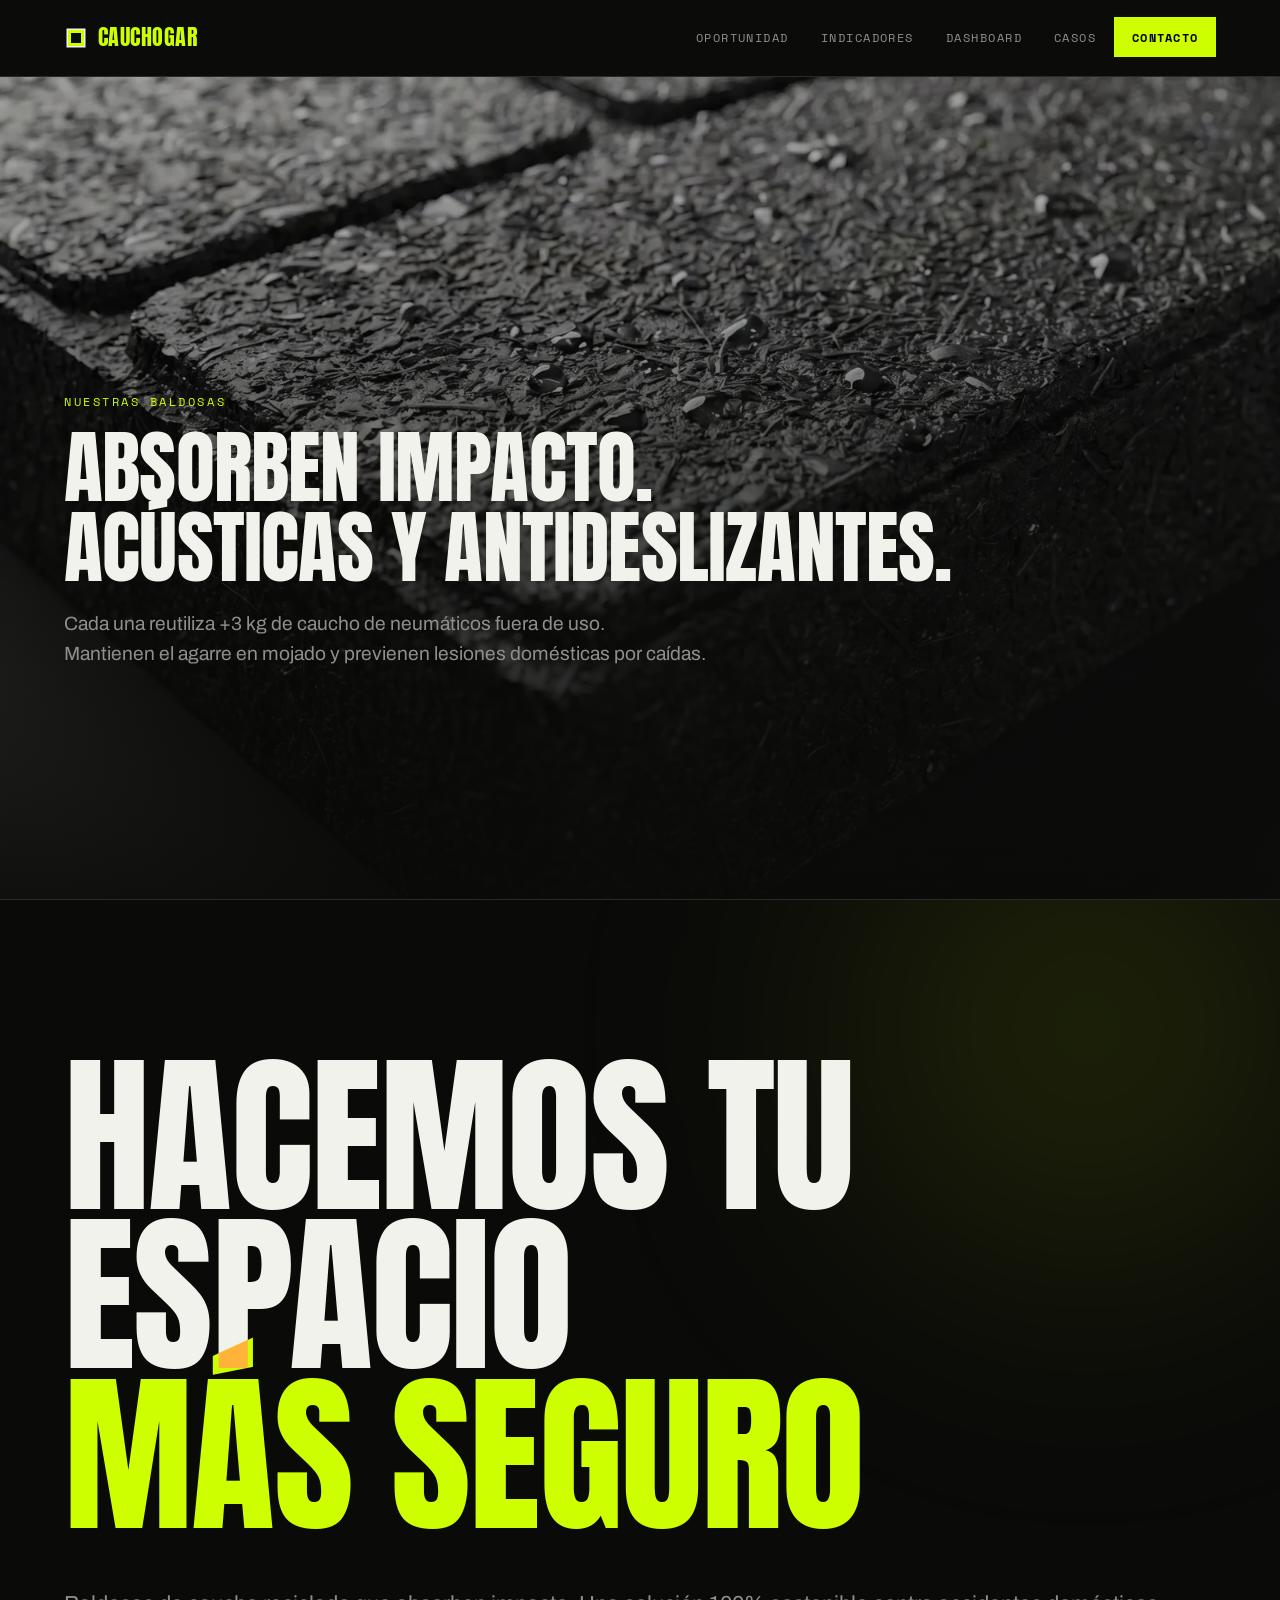
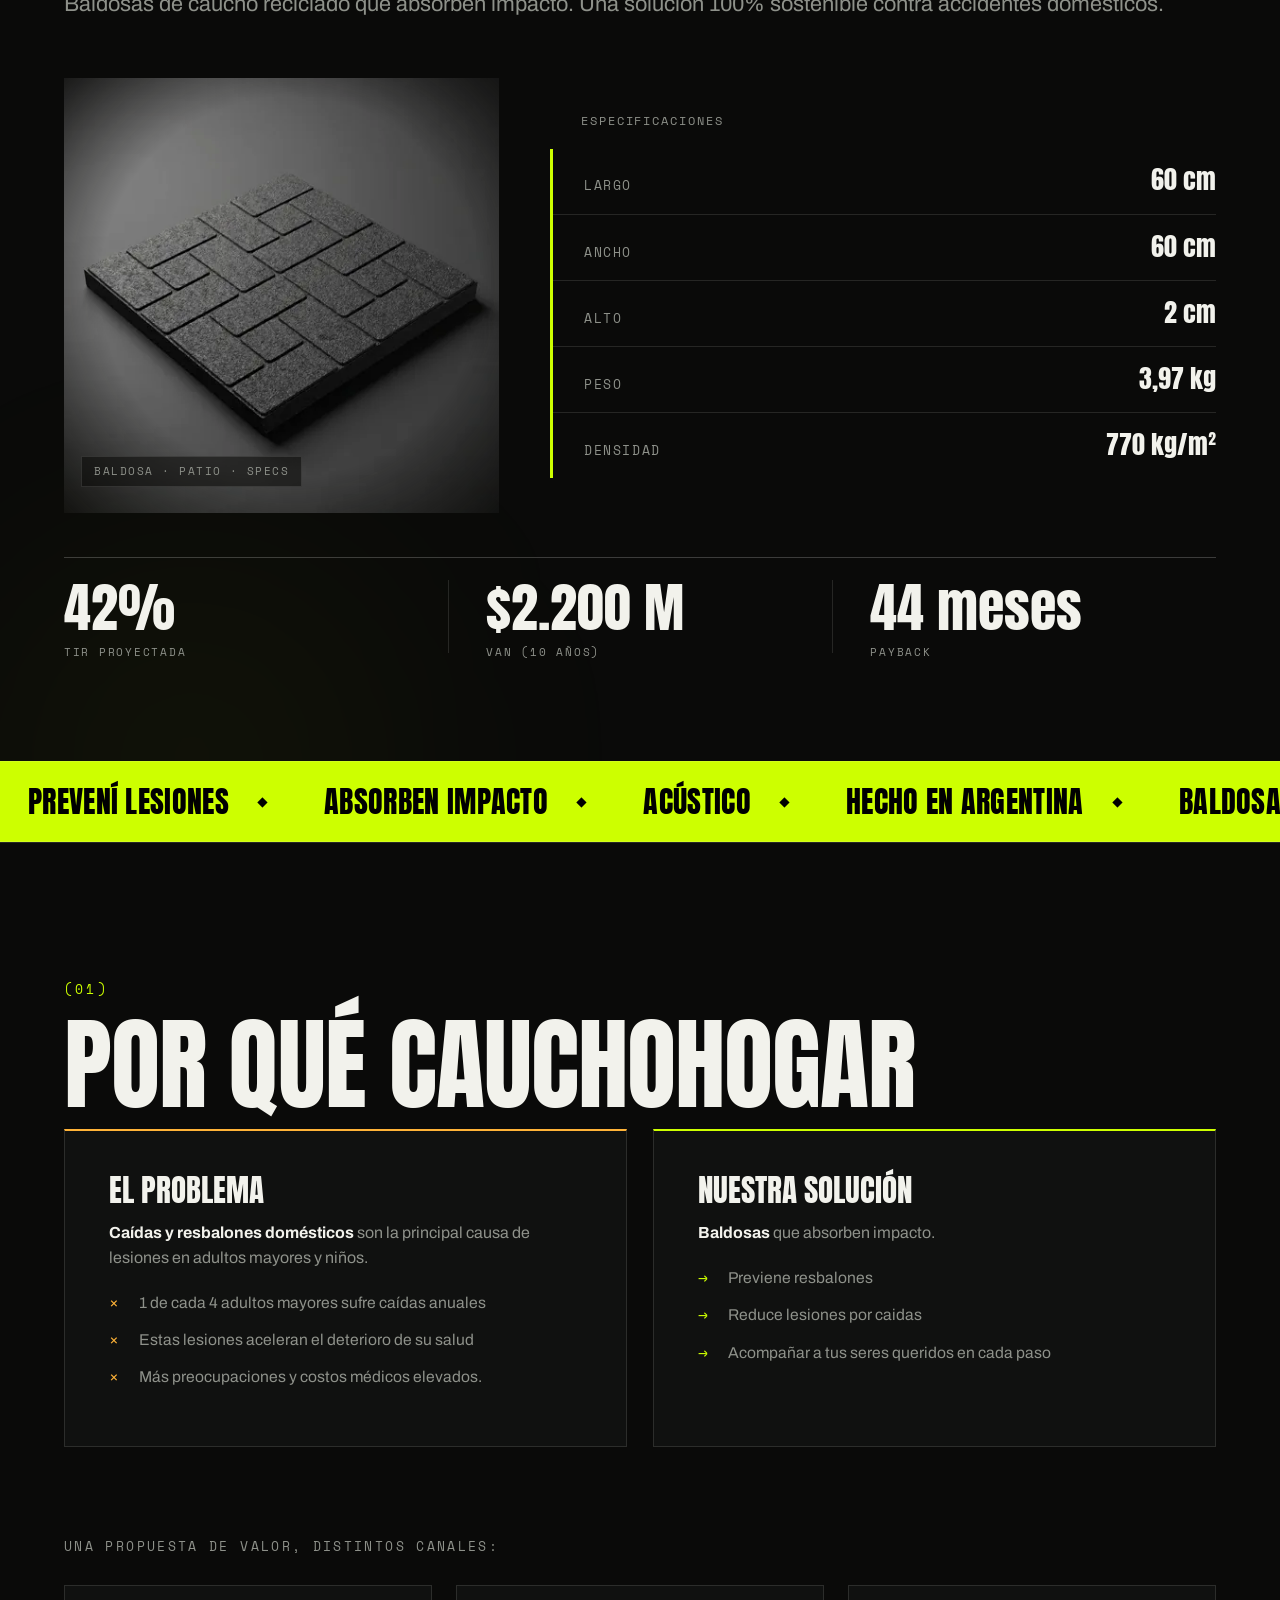
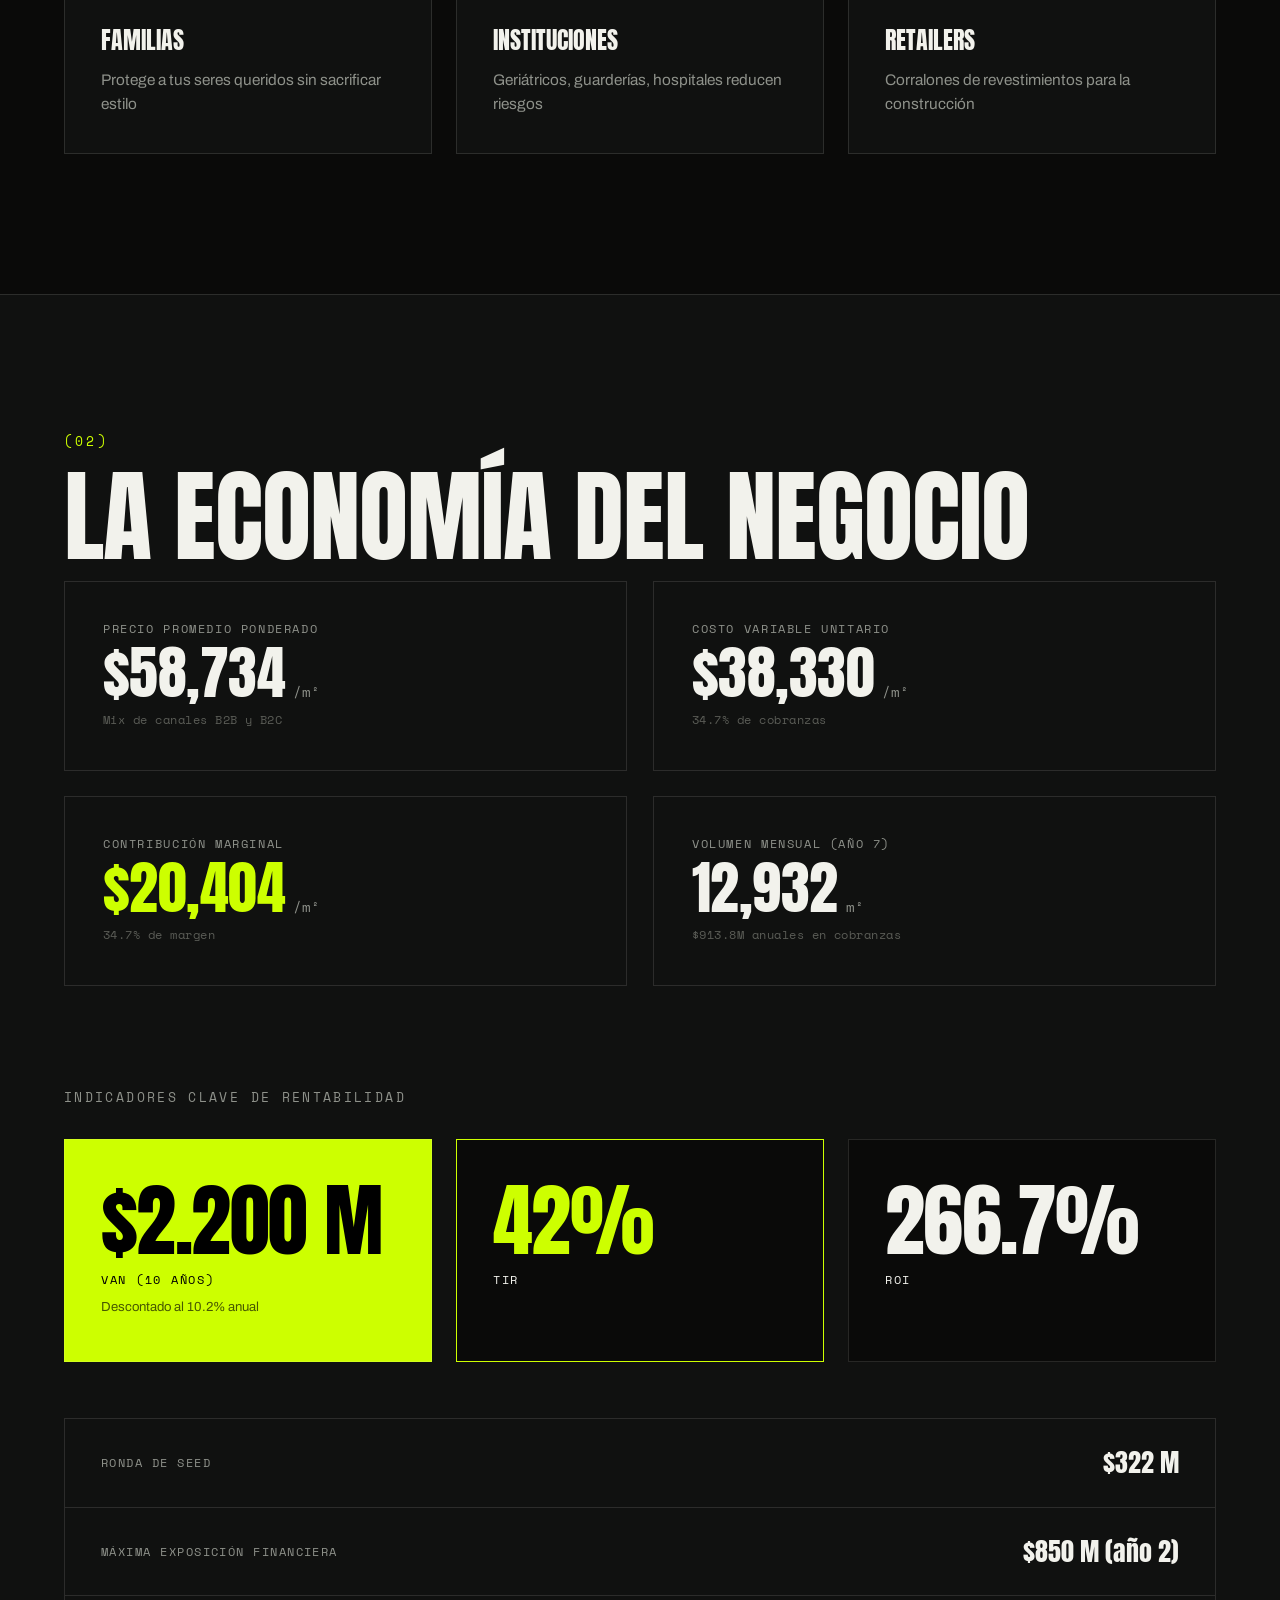
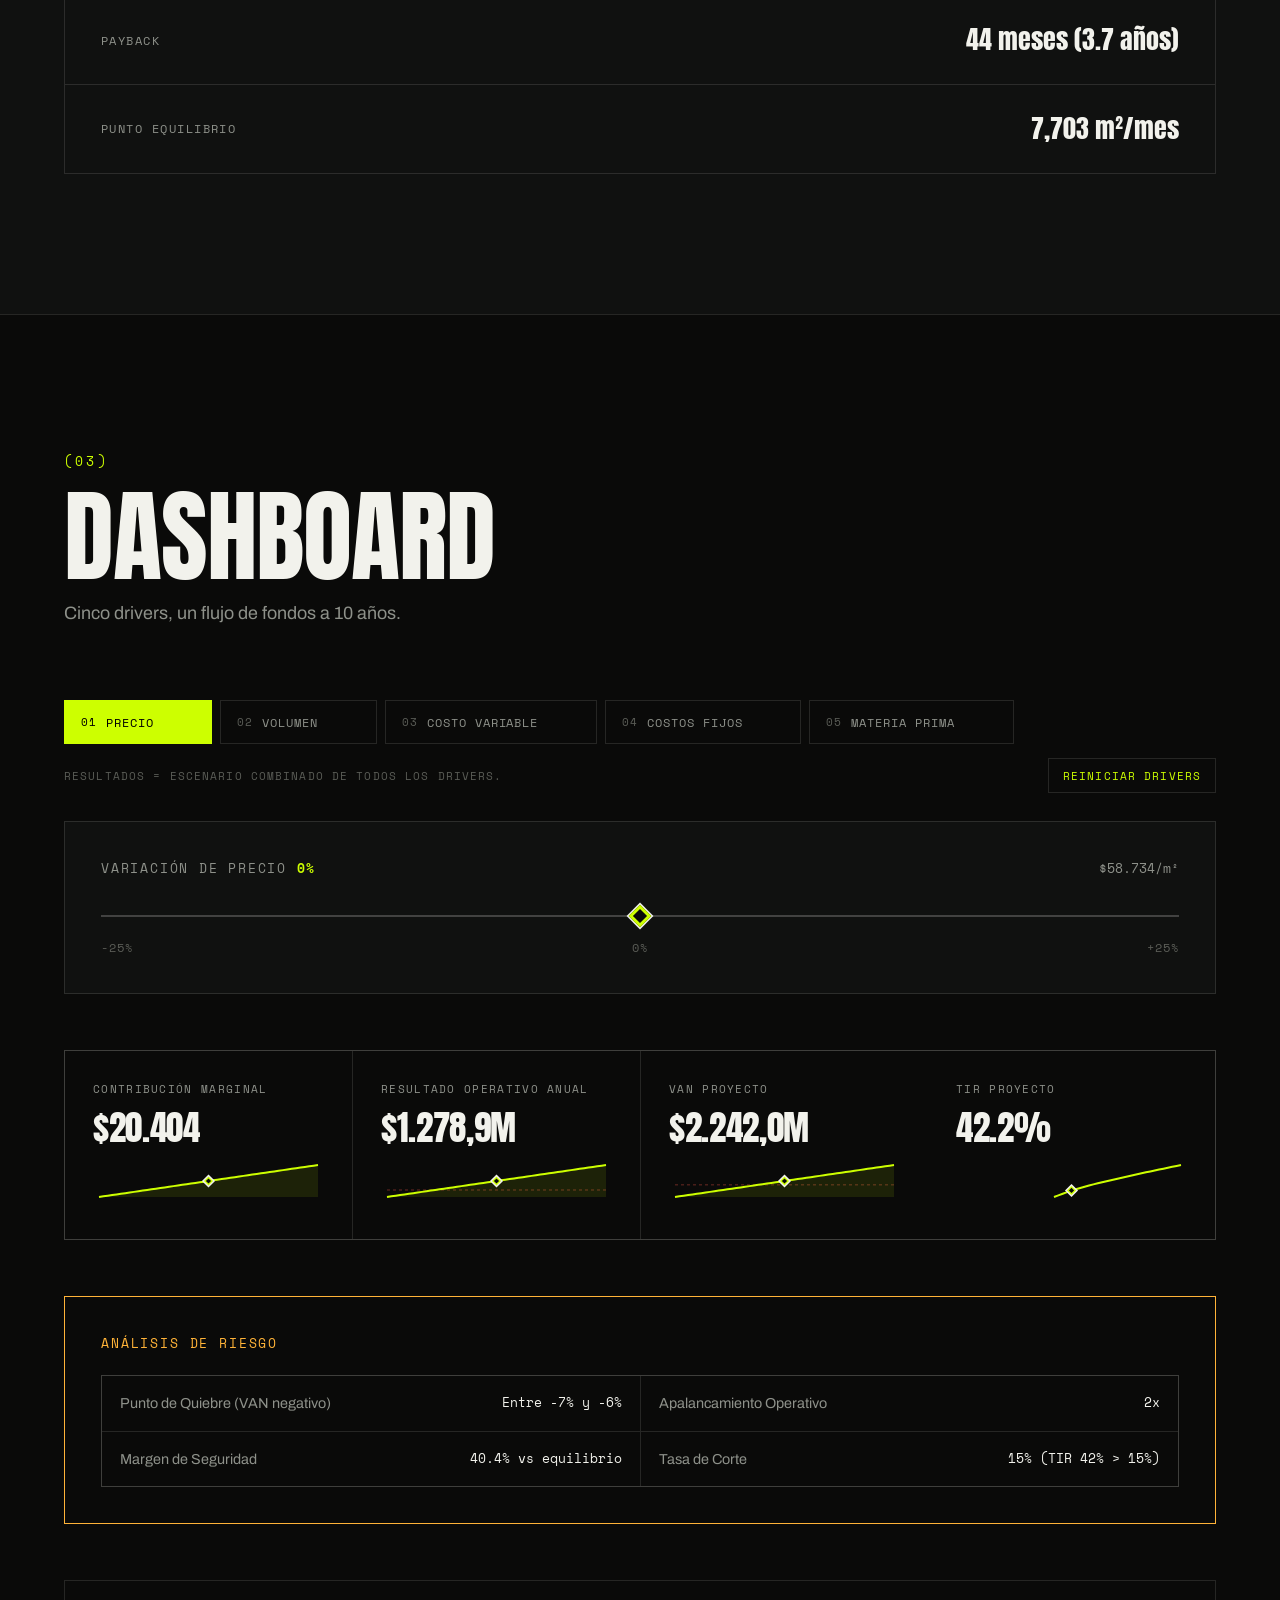
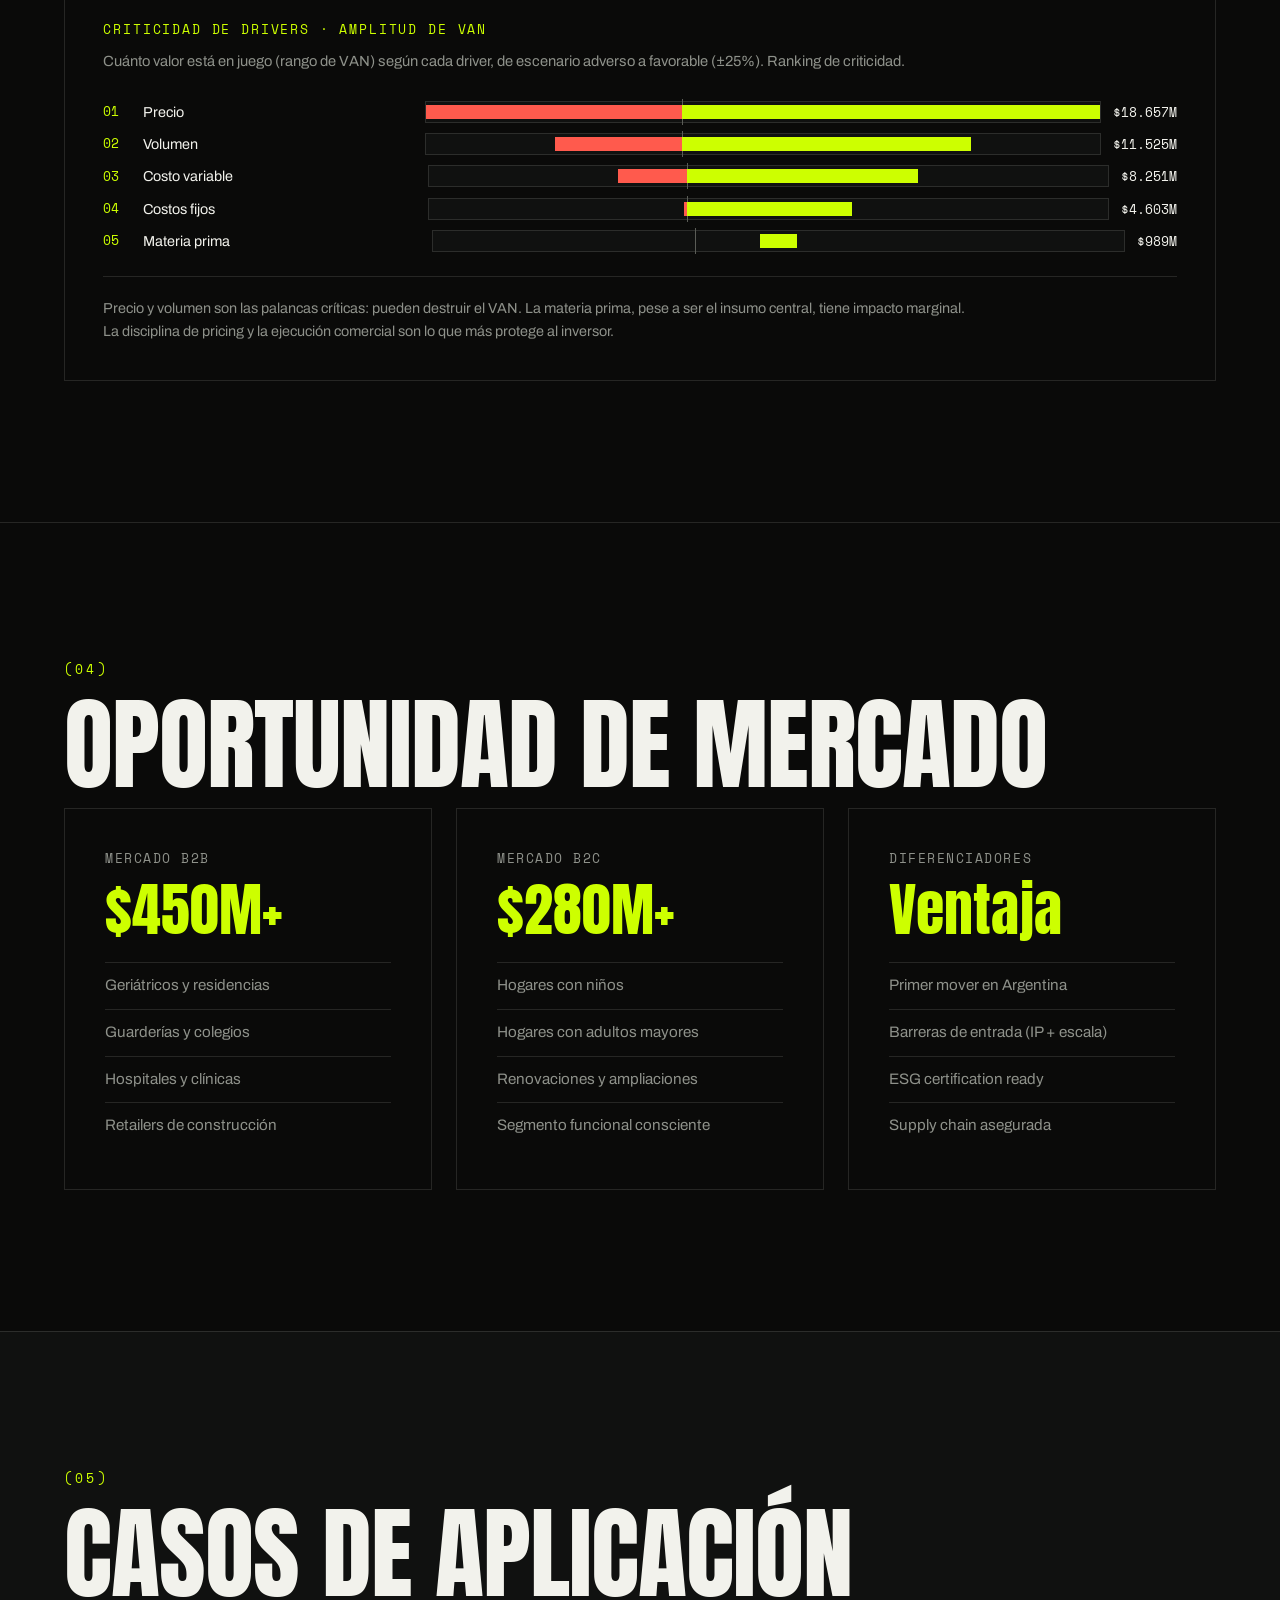
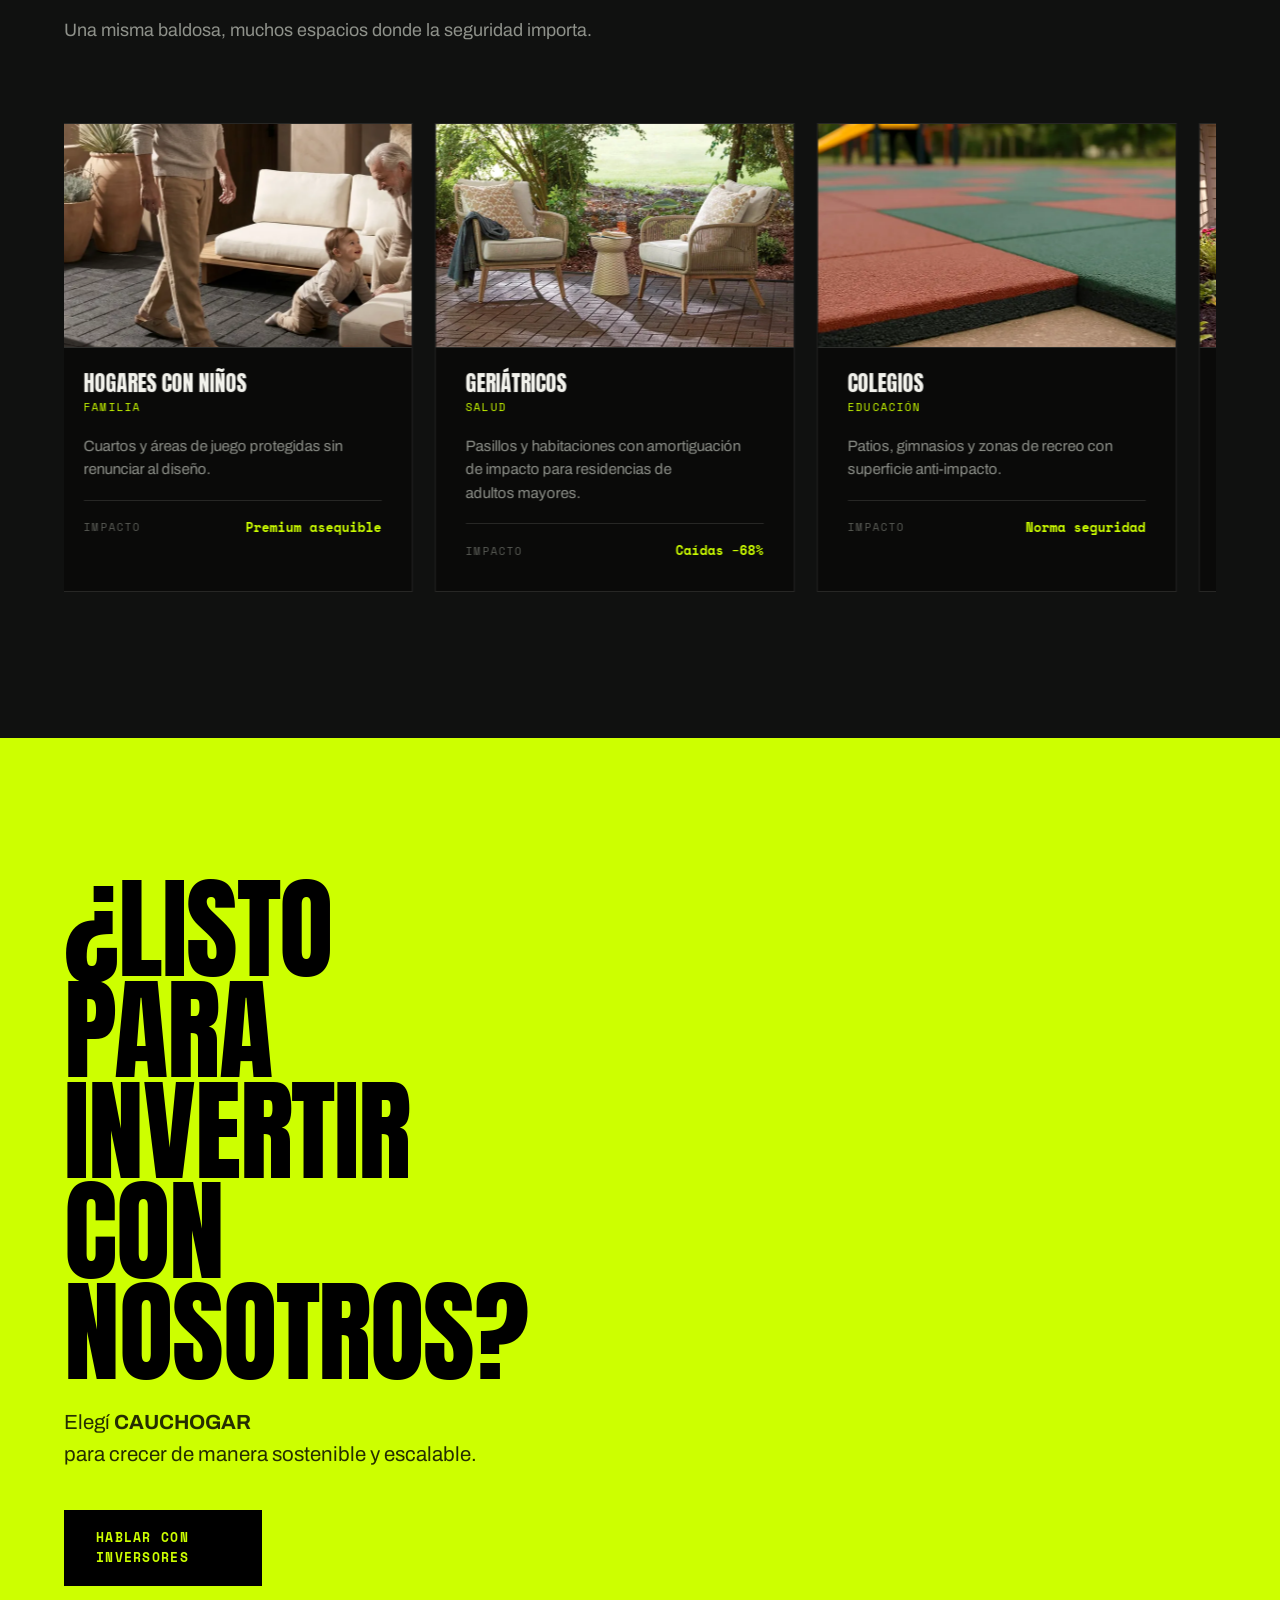
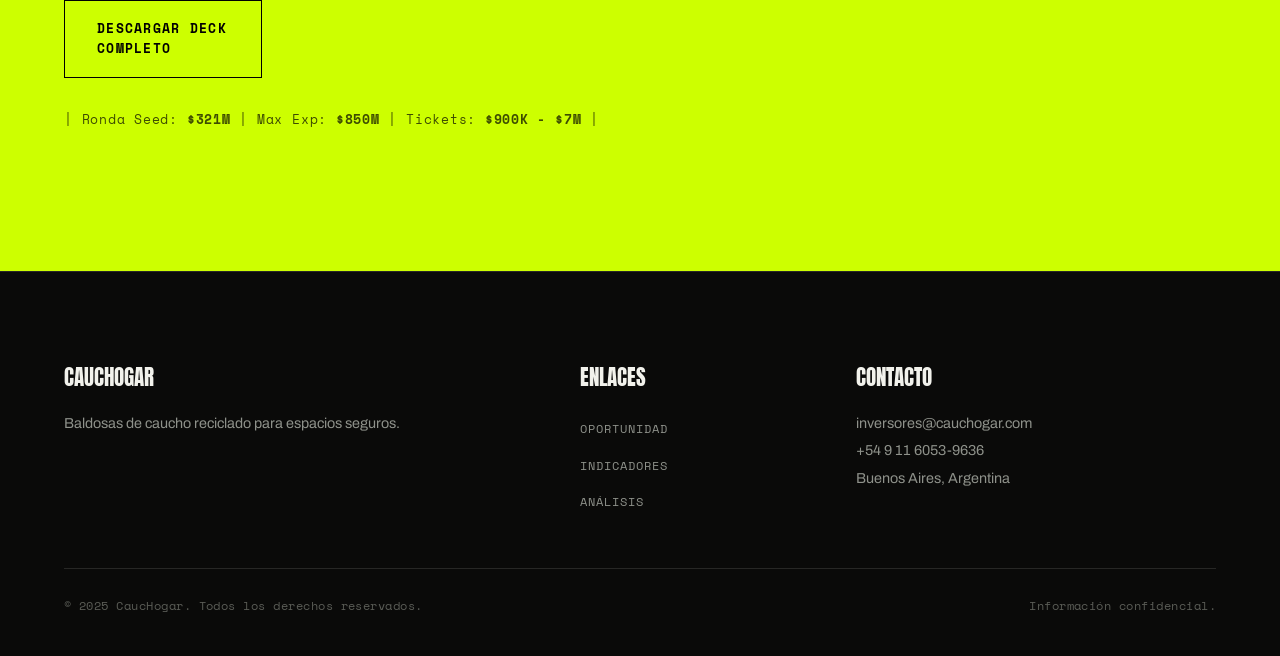
==== layout.html @ 7208534d "feat(hero): efecto de cruce en título + ajustes de layout - Título del hero pasa a SVG con SVG-mask:" ====
<!DOCTYPE html>
<html lang="es">
<head>
    <meta charset="UTF-8">
    <meta name="viewport" content="width=device-width, initial-scale=1.0">
    <title>CaucHogar — Baldosas que absorben impacto </title>
    <meta name="description" content="Baldosas de caucho reciclado que absorben impacto. Una solución 100% sostenible contra accidentes domésticos. Oportunidad de inversión: 42% TIR.">
    <link rel="preconnect" href="https://fonts.googleapis.com">
    <link rel="preconnect" href="https://fonts.gstatic.com" crossorigin>
    <link href="https://fonts.googleapis.com/css2?family=Anton&family=Archivo:wght@400;500;600;700;800;900&family=Space+Mono:wght@400;700&display=swap" rel="stylesheet">
    <link rel="stylesheet" href="styles.css">
</head>
<body>
    <div class="grain" aria-hidden="true"></div>

    <!-- Navigation -->
    <nav class="navbar">
        <div class="nav-container">
            <a class="logo" href="#" aria-label="CaucHogar — ir al inicio">
                <span class="logo-mark" aria-hidden="true"></span>
                <span class="logo-text">CaucHogar</span>
            </a>
            <ul class="nav-menu" id="navMenu">
                <li><a href="#problema" class="nav-link">Oportunidad</a></li>
                <li><a href="#Indicadores" class="nav-link">Indicadores</a></li>
                <li><a href="#sensibilidad" class="nav-link">Dashboard</a></li>
                <li><a href="#casos" class="nav-link">Casos</a></li>
                <li><a href="#contacto" class="nav-link cta">Contacto</a></li>
            </ul>
            <button class="nav-toggle" id="navToggle" type="button"
                    aria-label="Abrir menú" aria-expanded="false" aria-controls="navMenu">
                <span class="nav-toggle-box">
                    <span class="nav-toggle-bar"></span>
                    <span class="nav-toggle-bar"></span>
                    <span class="nav-toggle-bar"></span>
                </span>
            </button>
        </div>
    </nav>
    <div class="nav-scrim" id="navScrim" hidden></div>

    <!-- Material band (apertura) -->
    <section class="material-band" aria-label="El material">
        <img class="material-band-img"
             src="assets/img/macrobaldosa-1024.webp"
             srcset="assets/img/macrobaldosa-640.webp 640w,
                     assets/img/macrobaldosa-1024.webp 1024w,
                     assets/img/macrobaldosa-1600.webp 1600w"
             sizes="100vw"
             alt="Detalle macro de la baldosa: caucho reciclado SBR granulado, impermeable y antideslizante"
             width="1600" height="1600" fetchpriority="high" decoding="async">
        <div class="material-band-overlay">
            <div class="container">
                <p class="material-kicker">Nuestras Baldosas</p>
                <h2 class="material-title">Absorben impacto.<br>Acústicas y Antideslizantes.</h2>
                <p class="material-desc">Cada una reutiliza +3 kg de caucho de neumáticos fuera de uso.<br>Mantienen el agarre en mojado y previenen lesiones domésticas por caídas.</p>
            </div>
        </div>
    </section>

    <!-- Hero Section -->
    <section class="hero">
        <div class="hero-background">
            <div class="gradient-1"></div>
            <div class="gradient-2"></div>
        </div>
        <div class="hero-content">
            <div class="hero-inner">
                <h1 class="hero-title hero-title--svg">
                    <span class="sr-only">Hacemos tu espacio más seguro</span>
                    <!-- Desktop (≥1500px): 2 líneas, como el título fluido en pantalla ancha -->
                    <svg class="hero-title-svg hero-title-svg--d" viewBox="0 10 1430 390" aria-hidden="true" preserveAspectRatio="xMinYMid meet">
                        <defs>
                            <mask id="ht-clash-d" maskUnits="userSpaceOnUse" x="-50" y="-100" width="1600" height="800">
                                <rect x="-50" y="-100" width="1600" height="800" fill="#000"/>
                                <text x="0" y="190" class="ht-svg-text" fill="#fff">HACEMOS TU ESPACIO</text>
                            </mask>
                        </defs>
                        <text x="0" y="190" class="ht-svg-text ht-ink">HACEMOS TU ESPACIO</text>
                        <text x="0" y="375" class="ht-svg-text ht-lime">MÁS SEGURO</text>
                        <text x="0" y="375" class="ht-svg-text ht-clash" mask="url(#ht-clash-d)">MÁS SEGURO</text>
                    </svg>
                    <!-- Mobile (<1500px): 3 líneas apiladas (no se rompe en angosto) -->
                    <svg class="hero-title-svg hero-title-svg--m" viewBox="0 10 1040 575" aria-hidden="true" preserveAspectRatio="xMinYMid meet">
                        <defs>
                            <mask id="ht-clash-m" maskUnits="userSpaceOnUse" x="-50" y="-100" width="1200" height="900">
                                <rect x="-50" y="-100" width="1200" height="900" fill="#000"/>
                                <text x="0" y="375" class="ht-svg-text" fill="#fff">ESPACIO</text>
                            </mask>
                        </defs>
                        <text x="0" y="190" class="ht-svg-text ht-ink">HACEMOS TU </text>
                        <text x="0" y="375" class="ht-svg-text ht-ink">ESPACIO</text>
                        <text x="0" y="560" class="ht-svg-text ht-lime">MÁS SEGURO</text>
                        <text x="0" y="560" class="ht-svg-text ht-clash" mask="url(#ht-clash-m)">MÁS SEGURO</text>
                    </svg>
                </h1>
                <p class="hero-subtitle">
                    Baldosas de caucho reciclado que absorben impacto. Una solución 100% sostenible contra accidentes domésticos.
                </p>
                <div class="hero-visual">
                    <!-- Mobile: carrusel deslizable (imagen + specs). Desktop: ambos lado a lado. -->
                    <div class="hero-showcase">
                        <figure class="hero-slide hero-slide--img">
                            <img src="assets/img/photoproduct-460.webp"
                                 srcset="assets/img/photoproduct-460.webp 460w,
                                         assets/img/photoproduct-600.webp 600w,
                                         assets/img/photoproduct-920.webp 920w"
                                 sizes="(max-width: 759.98px) 90vw, 460px"
                                 alt="Baldosa modular de caucho reciclado CaucHogar, vista de producto"
                                 width="920" height="920" fetchpriority="high" decoding="async">
                            <figcaption class="hero-visual-tag">Baldosa · Patio · Specs</figcaption>
                        </figure>
                        <div class="hero-slide hero-slide--specs">
                            <table class="spec-table">
                                <caption class="spec-table-title">Especificaciones</caption>
                                <tbody>
                                    <tr><th scope="row">Largo</th><td>60 cm</td></tr>
                                    <tr><th scope="row">Ancho</th><td>60 cm</td></tr>
                                    <tr><th scope="row">Alto</th><td>2 cm</td></tr>
                                    <tr><th scope="row">Peso</th><td>3,97 kg</td></tr>
                                    <tr><th scope="row">Densidad</th><td>770 kg/m²</td></tr>
                                </tbody>
                            </table>
                        </div>
                    </div>
                    <div class="hero-dots">
                        <button class="hero-dot is-active" type="button" aria-label="Ver el producto"></button>
                        <button class="hero-dot" type="button" aria-label="Ver las especificaciones"></button>
                    </div>
                </div>
                <div class="hero-stats">
                    <div class="stat-item">
                        <div class="stat-value">42%</div>
                        <div class="stat-label">TIR Proyectada</div>
                    </div>
                    <div class="stat-item">
                        <div class="stat-value">$2.200 M</div>
                        <div class="stat-label">VAN (10&nbsp;años)</div>
                    </div>
                    <div class="stat-item">
                        <div class="stat-value">44 meses</div>
                        <div class="stat-label">Payback</div>
                    </div>
                </div>
            </div>
        </div>
    </section>

    <!-- Marquee -->
    <div class="marquee" aria-hidden="true">
        <div class="marquee-track">
            <span>Prevení Lesiones</span><span>Absorben Impacto</span><span>Acústico</span><span>Hecho en Argentina</span><span>Baldosas de Caucho</span><span>Antideslizantes</span>
            <span>Prevení Lesiones</span><span>Absorben Impacto</span><span>Acústico</span><span>Hecho en Argentina</span><span>Baldosas de Caucho</span><span>Antideslizantes</span>
        </div>
    </div>

    <!-- Problema/Solución -->
    <section id="problema" class="problem-solution">
        <div class="container">
            <h2 class="section-title">Por qué CauchoHogar</h2>
            
            <div class="grid-2">
                <div class="card card-problem">
                    <h3>El Problema</h3>
                    <p><strong>Caídas y resbalones domésticos</strong> son la principal causa de lesiones en adultos mayores y niños.</p>
                    <ul class="list-check">
                        <li>1 de cada 4 adultos mayores sufre caídas anuales</li>
                        <li>Estas lesiones aceleran el deterioro de su salud</li>
                        <li>Más preocupaciones y costos médicos elevados.</li>
                    </ul>
                </div>

                <div class="card card-solution">
                    <h3>Nuestra Solución</h3>
                    <p><strong>Baldosas</strong> que absorben impacto.</p>
                    <ul class="list-check">
                        <li>Previene resbalones</li>
                        <li>Reduce lesiones por caidas</li>
                        <li>Acompañar a tus seres queridos en cada paso</li>
                    </ul>
                </div>
            </div>

            <div class="value-prop">
                <h3>Una propuesta de valor, distintos canales:</h3>
                <div class="grid-3">
                    <div class="segment">
                        <h4>Familias</h4>
                        <p>Protege a tus seres queridos sin sacrificar estilo</p>
                    </div>
                    <div class="segment">
                        <h4>Instituciones</h4>
                        <p>Geriátricos, guarderías, hospitales reducen riesgos</p>
                    </div>
                    <div class="segment">
                        <h4>Retailers</h4>
                        <p>Corralones de revestimientos para la construcción</p>
                    </div>
                </div>
            </div>
        </div>
    </section>

    <!-- Unit Economics -->
    <section id="Indicadores" class="unit-economics">
        <div class="container">
            <h2 class="section-title">La Economía del Negocio</h2>
            
            <div class="grid-2">
                <div class="metric-card">
                    <h4>Precio Promedio Ponderado</h4>
                    <div class="metric-value">$58,734<span class="metric-unit">/m²</span></div>
                    <div class="metric-breakdown">
                        <small>Mix de canales B2B y B2C</small>
                    </div>
                </div>

                <div class="metric-card">
                    <h4>Costo Variable Unitario</h4>
                    <div class="metric-value">$38,330<span class="metric-unit">/m²</span></div>
                    <div class="metric-breakdown">
                        <small>34.7% de cobranzas</small>
                    </div>
                </div>

                <div class="metric-card">
                    <h4>Contribución Marginal</h4>
                    <div class="metric-value highlight">$20,404<span class="metric-unit">/m²</span></div>
                    <div class="metric-breakdown">
                        <small>34.7% de margen</small>
                    </div>
                </div>

                <div class="metric-card">
                    <h4>Volumen Mensual (Año 7)</h4>
                    <div class="metric-value">12,932<span class="metric-unit">m²</span></div>
                    <div class="metric-breakdown">
                        <small>$913.8M anuales en cobranzas</small>
                    </div>
                </div>
            </div>

            <div class="kpi-section">
                <h3>Indicadores Clave de Rentabilidad</h3>
                <div class="grid-3">
                    <div class="kpi-box kpi-van">
                        <div class="kpi-number">$2.200 M</div>
                        <div class="kpi-label">VAN (10 años)</div>
                        <div class="kpi-note">Descontado al 10.2% anual</div>
                    </div>
                    <div class="kpi-box kpi-tir">
                        <div class="kpi-number">42%</div>
                        <div class="kpi-label">TIR</div>
                        <div class="kpi-note"></div>
                    </div>
                    <div class="kpi-box kpi-roi">
                        <div class="kpi-number">266.7%</div>
                        <div class="kpi-label">ROI</div>
                        <div class="kpi-note"></div>
                    </div>
                </div>

                <div class="investment-box">
                    <div class="investment-row">
                        <span class="investment-label">Ronda de Seed</span>
                        <span class="investment-value">$322 M</span>
                    </div>
                    <div class="investment-row">
                        <span class="investment-label"> Máxima Exposición financiera</span>
                        <span class="investment-value">$850 M (año 2)</span>
                    </div>
                    <div class="investment-row">
                        <span class="investment-label">Payback</span>
                        <span class="investment-value">44 meses (3.7 años)</span>
                    </div>
                    <div class="investment-row">
                        <span class="investment-label">Punto Equilibrio</span>
                        <span class="investment-value">7,703 m²/mes</span>
                    </div>
                </div>
            </div>
        </div>
    </section>

    <!-- Sensitivity Dashboard -->
    <section id="sensibilidad" class="sensitivity-dashboard">
        <div class="container">
            <h2 class="section-title">Dashboard</h2>
            <p class="section-subtitle">Cinco drivers, un flujo de fondos a 10 años.</p>

            <div class="driver-tabs" id="driverTabs" role="tablist"></div>

            <div class="sensitivity-toolbar">
                <p class="combined-note">Resultados = escenario combinado de todos los drivers.</p>
                <button type="button" id="driverReset" class="driver-reset">Reiniciar drivers</button>
            </div>

            <div class="sensitivity-controls">
                <div class="slider-container">
                    <div class="slider-header">
                        <div class="slider-label-group">
                            <label id="driverVarLabel">Variación de Precio</label>
                            <span id="driverVariation">0%</span>
                        </div>
                        <span id="driverValue">$58.734</span>
                    </div>
                    <input type="range" id="driverSlider" min="-25" max="25" value="0" step="1" class="slider" autocomplete="off">
                    <div class="slider-labels">
                        <span>-25%</span>
                        <span>0%</span>
                        <span>+25%</span>
                    </div>
                </div>
            </div>

            <div class="sensitivity-results">
                <div class="result-card result-cmu">
                    <h4>Contribución Marginal</h4>
                    <div class="result-value" id="cmuResult">$20,404</div>
                    <canvas id="cmuChart" class="mini-chart"></canvas>
                </div>

                <div class="result-card result-operativo">
                    <h4>Resultado Operativo Anual</h4>
                    <div class="result-value" id="resultadoResult">$1,280.2M</div>
                    <canvas id="resultadoChart" class="mini-chart"></canvas>
                </div>

                <div class="result-card result-van">
                    <h4>VAN Proyecto</h4>
                    <div class="result-value" id="vanResult">$2,246.7M</div>
                    <canvas id="vanChart" class="mini-chart"></canvas>
                </div>

                <div class="result-card result-tir">
                    <h4>TIR Proyecto</h4>
                    <div class="result-value" id="tirResult">42.2%</div>
                    <canvas id="tirChart" class="mini-chart"></canvas>
                </div>
            </div>

            <div class="sensitivity-warning">
                <h4>Análisis de Riesgo</h4>
                <div class="warning-grid">
                    <div class="warning-item">
                        <span class="warning-label">Punto de Quiebre (VAN negativo)</span>
                        <span class="warning-value" id="breakeven">—</span>
                    </div>
                    <div class="warning-item">
                        <span class="warning-label">Apalancamiento Operativo</span>
                        <span class="warning-value">2x</span>
                    </div>
                    <div class="warning-item">
                        <span class="warning-label">Margen de Seguridad</span>
                        <span class="warning-value">40.4% vs equilibrio</span>
                    </div>
                    <div class="warning-item">
                        <span class="warning-label">Tasa de Corte</span>
                        <span class="warning-value" id="tasaCorte">15% (TIR 42% &gt; 15%)</span>
                    </div>
                </div>
            </div>

            <div class="tornado">
                <h4 class="tornado-title">Criticidad de Drivers · Amplitud de VAN</h4>
                <p class="tornado-sub">Cuánto valor está en juego (rango de VAN) según cada driver, de escenario adverso a favorable (±25%). Ranking de criticidad.</p>
                <div class="tornado-chart" id="tornado"></div>
                <p class="tornado-note">Precio y volumen son las palancas críticas: pueden destruir el VAN. La materia prima, pese a ser el insumo central, tiene impacto marginal.<br>La disciplina de pricing y la ejecución comercial son lo que más protege al inversor.</p>
            </div>
        </div>
    </section>

    <!-- Market Opportunity -->
    <section class="market-opportunity">
        <div class="container">
            <h2 class="section-title">Oportunidad de Mercado</h2>
            
            <div class="opportunity-grid">
                <div class="opportunity-card">
                    <h3>Mercado B2B</h3>
                    <p class="card-number">$450M+</p>
                    <ul>
                        <li>Geriátricos y residencias</li>
                        <li>Guarderías y colegios</li>
                        <li>Hospitales y clínicas</li>
                        <li>Retailers de construcción</li>
                    </ul>
                </div>

                <div class="opportunity-card">
                    <h3>Mercado B2C</h3>
                    <p class="card-number">$280M+</p>
                    <ul>
                        <li>Hogares con niños</li>
                        <li>Hogares con adultos mayores</li>
                        <li>Renovaciones y ampliaciones</li>
                        <li>Segmento funcional consciente</li>
                    </ul>
                </div>

                <div class="opportunity-card">
                    <h3>Diferenciadores</h3>
                    <p class="card-number">Ventaja</p>
                    <ul>
                        <li>Primer mover en Argentina</li>
                        <li>Barreras de entrada (IP + escala)</li>
                        <li>ESG certification ready</li>
                        <li>Supply chain asegurada</li>
                    </ul>
                </div>
            </div>
        </div>
    </section>

    <!-- Use Cases (infinite scroll) -->
    <section id="casos" class="use-cases">
        <div class="container">
            <h2 class="section-title">Casos de Aplicación</h2>
            <p class="section-subtitle">Una misma baldosa, muchos espacios donde la seguridad importa.</p>

            <div class="cases-viewport" id="casesViewport" role="region" aria-label="Casos de aplicación, arrastrá para ver más" tabindex="0">
                <div class="cases-track" id="casesGrid"></div>
            </div>
        </div>
    </section>

    <!-- Risk Factors — OCULTA temporalmente (quitar el atributo `hidden` para reactivar) -->
    <section class="risk-factors" hidden>
        <div class="container">
            <h2 class="section-title">Factores de Riesgo y Mitigación</h2>
            
            <div class="risks-grid">
                <div class="risk-card">
                    <div class="risk-level risk-high">Alto</div>
                    <h4>Sensibilidad al Precio</h4>
                    <p class="risk-description">Caída de -10% en precio → VAN negativo</p>
                    <div class="risk-mitigation">
                        <strong>Mitigación:</strong>
                        <ul>
                            <li>Diferenciación por valor (seguridad)</li>
                            <li>Contratos B2B de largo plazo</li>
                            <li>Posicionamiento premium</li>
                        </ul>
                    </div>
                </div>

                <div class="risk-card">
                    <div class="risk-level risk-medium">Medio</div>
                    <h4>Costo de Materia Prima</h4>
                    <p class="risk-description">Volatilidad en precio del caucho reciclado</p>
                    <div class="risk-mitigation">
                        <strong>Mitigación:</strong>
                        <ul>
                            <li>Acuerdos de suministro fijos</li>
                            <li>Diversificación de proveedores</li>
                            <li>Ajustes dinámicos de precio</li>
                        </ul>
                    </div>
                </div>

                <div class="risk-card">
                    <div class="risk-level risk-medium">Medio</div>
                    <h4>Adopción de Mercado</h4>
                    <p class="risk-description">Educación del consumidor en producto nuevo</p>
                    <div class="risk-mitigation">
                        <strong>Mitigación:</strong>
                        <ul>
                            <li>Alianzas con arquitectos/diseñadores</li>
                            <li>Demostraciones en puntos de venta</li>
                            <li>Certificaciones de seguridad</li>
                        </ul>
                    </div>
                </div>

                <div class="risk-card">
                    <div class="risk-level risk-low">Bajo</div>
                    <h4>Escala Productiva</h4>
                    <p class="risk-description">Capacidad de llegar a 12.9k m²/mes</p>
                    <div class="risk-mitigation">
                        <strong>Mitigación:</strong>
                        <ul>
                            <li>Modelo de producción modular</li>
                            <li>Tecnología probada (no innovación)</li>
                            <li>Plan de expansión gradual</li>
                        </ul>
                    </div>
                </div>
            </div>
        </div>
    </section>

    <!-- Call to Action -->
    <section id="contacto" class="cta-section">
        <div class="container">
            <div class="cta-content">
                <h2>¿Listo para invertir con nosotros?</h2>
                <p>Elegí <strong> CAUCHOGAR </strong><br> para crecer de manera sostenible y escalable.</p>
                
                <div class="cta-buttons">
                    <a href="mailto:inversores@cauchogar.com" class="button button-primary">
                        Hablar con Inversores
                    </a>
                    <a href="#" class="button button-secondary">
                        Descargar Deck Completo
                    </a>
                </div>

                <div class="cta-info">
                    <p> | Ronda Seed: <strong>$321M</strong> | Max Exp: <strong>$850M</strong> | Tickets: <strong>$900K - $7M</strong> |</p>
                </div>
            </div>
        </div>
    </section>

    <!-- Footer -->
    <footer class="footer">
        <div class="container">
            <div class="footer-content">
                <div class="footer-col">
                    <h4>CaucHogar</h4>
                    <p>Baldosas de caucho reciclado para espacios seguros.</p>
                </div>
                <div class="footer-col">
                    <h4>Enlaces</h4>
                    <ul>
                        <li><a href="#problema">Oportunidad</a></li>
                        <li><a href="#Indicadores">Indicadores</a></li>
                        <li><a href="#sensibilidad">Análisis</a></li>
                    </ul>
                </div>
                <div class="footer-col">
                    <h4>Contacto</h4>
                    <p>
                        inversores@cauchogar.com<br>
                        +54 9 11 6053-9636<br>
                        Buenos Aires, Argentina
                    </p>
                </div>
            </div>
            <div class="footer-bottom">
                <p>&copy; 2025 CaucHogar. Todos los derechos reservados.</p>
                <p class="disclaimer">Información confidencial.</p>
            </div>
        </div>
    </footer>

    <!-- Scripts -->
    <script src="data.js"></script>
    <script src="app.js"></script>
</body>
</html>
---- styles.css ----
/* =========================================================
   CauchoHogar — Dark industrial-editorial redesign
   Inspirado en la confianza editorial de monks.com.
   Negro mate (caucho) · acento lima eléctrico · póster type.
   Fuentes (cargadas en layout.html):
     Anton        → display / titulares póster
     Archivo      → texto y subtítulos
     Space Mono   → datos, etiquetas, numeración
   ========================================================= */

:root {
    /* Color */
    --bg:        #0a0a09;
    --bg-soft:   #101110;
    --panel:     #14150f00;          /* paneles = transparencia sobre líneas */
    --ink:       #f2f2ec;
    --ink-dim:   #8e918a;
    --ink-faint: #5a5c56;
    --lime:      #cdff00;
    --lime-deep: #aadb00;
    --line:      rgba(242, 242, 236, .12);
    --line-2:    rgba(242, 242, 236, .22);
    --warn:      #ffb338;
    --danger:    #ff5a4d;

    /* Type */
    --f-display: "Anton", "Arial Narrow", sans-serif;
    --f-sans:    "Archivo", system-ui, sans-serif;
    --f-mono:    "Space Mono", ui-monospace, monospace;

    /* Shape / rhythm */
    --maxw: 1600px;
    --pad:  clamp(20px, 5vw, 64px);
    --nav-h: 76px;
    --ease: cubic-bezier(.16, .84, .44, 1);
}

/* ---------- Reset ---------- */
*, *::before, *::after { box-sizing: border-box; margin: 0; padding: 0; }

html { scroll-behavior: smooth; scroll-padding-top: var(--nav-h); -webkit-text-size-adjust: 100%; }

body {
    font-family: var(--f-sans);
    background: var(--bg);
    color: var(--ink);
    line-height: 1.55;
    overflow-x: hidden;
    -webkit-font-smoothing: antialiased;
    text-rendering: optimizeLegibility;
}

::selection { background: var(--lime); color: #000; }

img { max-width: 100%; display: block; }
a { color: inherit; text-decoration: none; }
ul { list-style: none; }

/* Scrollbar */
::-webkit-scrollbar { width: 10px; }
::-webkit-scrollbar-track { background: var(--bg); }
::-webkit-scrollbar-thumb { background: #2a2b27; border-radius: 0; }
::-webkit-scrollbar-thumb:hover { background: var(--lime-deep); }

/* ---------- Grain / atmosphere overlays ---------- */
.grain {
    position: fixed; inset: 0; z-index: 1; pointer-events: none;
    opacity: .04; mix-blend-mode: screen;
    background-image: url("data:image/svg+xml,%3Csvg xmlns='http://www.w3.org/2000/svg' width='160' height='160'%3E%3Cfilter id='n'%3E%3CfeTurbulence type='fractalNoise' baseFrequency='.8' numOctaves='2'/%3E%3C/filter%3E%3Crect width='100%25' height='100%25' filter='url(%23n)'/%3E%3C/svg%3E");
}
body::before { /* faint grid texture */
    content: ""; position: fixed; inset: 0; z-index: 0; pointer-events: none;
    background-image:
        linear-gradient(var(--line) 1px, transparent 1px),
        linear-gradient(90deg, var(--line) 1px, transparent 1px);
    background-size: 80px 80px;
    opacity: .35;
    mask-image: radial-gradient(circle at 50% 30%, #000 0%, transparent 75%);
}

/* keep content above overlays */
.navbar, main, section, footer { position: relative; z-index: 2; }

.container { width: 100%; max-width: var(--maxw); margin-inline: auto; padding-inline: var(--pad); }

/* ============================================================
   Section scaffolding + numeración editorial (01..0N)
   ============================================================ */
section { padding: clamp(72px, 11vw, 150px) 0; border-top: 1px solid var(--line); }
.hero { border-top: none; }

body { counter-reset: sec; }

.section-title {
    font-family: var(--f-display);
    font-weight: 400;
    text-transform: uppercase;
    letter-spacing: -.01em;
    line-height: .92;
    font-size: clamp(2.6rem, 8vw, 6.3rem);
    max-width: 16ch;
    margin-bottom: 18px;
}
/* El título de Indicadores entra en 1 renglón en desktop (override del cap de 16ch) */
#Indicadores .section-title { max-width: 22ch; }
/* Estos títulos también en 1 renglón en desktop */
#problema .section-title { max-width: 20ch; }
.market-opportunity .section-title { max-width: 26ch; }
.section-title::before {
    counter-increment: sec;
    content: "(" counter(sec, decimal-leading-zero) ")";
    display: block;
    font-family: var(--f-mono);
    font-size: .8rem;
    letter-spacing: .25em;
    color: var(--lime);
    margin-bottom: 22px;
    -webkit-text-fill-color: var(--lime);
}
.section-subtitle {
    font-size: clamp(1rem, 1.4vw, 1.18rem);
    color: var(--ink-dim);
    max-width: 56ch;
    margin-bottom: clamp(40px, 6vw, 72px);
}

/* Evita palabras huérfanas en la última línea de los párrafos de texto */
.hero-subtitle,
.section-subtitle,
.material-desc,
.tornado-sub,
.tornado-note,
.risk-description,
.cta-content > p,
.card p,
.opportunity-card p,
.case-card p {
    text-wrap: pretty;
}

/* Eyebrow reutilizable */
.eyebrow {
    font-family: var(--f-mono);
    font-size: .72rem;
    text-transform: uppercase;
    letter-spacing: .28em;
    color: var(--lime);
}

/* ---------- Grids ---------- */
.grid-2 { display: grid; gap: clamp(16px, 2vw, 28px); grid-template-columns: 1fr; }
.grid-3 { display: grid; gap: clamp(16px, 2vw, 24px); grid-template-columns: 1fr; }
@media (min-width: 760px) {
    .grid-2 { grid-template-columns: 1fr 1fr; }
    .grid-3 { grid-template-columns: repeat(3, 1fr); }
}

/* ============================================================
   Navbar
   ============================================================ */
.navbar {
    position: fixed; inset: 0 0 auto 0; height: var(--nav-h);
    display: flex; align-items: center;
    background: rgba(10, 10, 9, .6);
    backdrop-filter: blur(14px) saturate(140%);
    border-bottom: 1px solid transparent;
    z-index: 100;
    transition: background .3s var(--ease), border-color .3s var(--ease), transform .35s var(--ease);
}
.navbar.scrolled { background: rgba(10, 10, 9, .9); border-bottom-color: var(--line); }
/* Se oculta al scrollear hacia abajo, reaparece al subir */
.navbar.nav-hidden { transform: translateY(-100%); }
.nav-container {
    width: 100%; max-width: var(--maxw); margin-inline: auto;
    padding-inline: var(--pad);
    display: flex; align-items: center; justify-content: space-between;
}
.logo { display: flex; align-items: center; gap: 10px; }
/* Ícono de marca: mismo rombo hueco que el thumb del slider (cuadrado rotado, estilo baldosa) */
.logo-mark {
    flex: 0 0 auto;
    display: block;
    box-sizing: content-box;
    width: 10px; height: 10px;
    background: var(--bg);
    border: 3px solid var(--lime);
    box-shadow: 0 0 0 1.5px #f2f2ec;
    transform: rotate(90deg);
    margin: 0 4px;
    transition: transform .45s var(--ease);
}
/* Al scrollear hacia abajo el rombo se inclina a 45° (estilo baldosa); al subir vuelve a 90° */
.navbar.logo-tilt .logo-mark { transform: rotate(45deg); }
.logo-text { font-family: var(--f-display); text-transform: uppercase; letter-spacing: .02em; font-size: 1.4rem; color: var(--lime); }
.nav-menu { display: none; align-items: center; gap: 4px; }
@media (min-width: 860px) { .nav-menu { display: flex; } }
.nav-link {
    font-family: var(--f-mono); font-size: .76rem; text-transform: uppercase; letter-spacing: .12em;
    color: var(--ink-dim);
    padding: 10px 14px; border-radius: 0;
    position: relative;
    transition: color .2s;
}
.nav-link::after {
    content: ""; position: absolute; left: 14px; right: 14px; bottom: 6px; height: 1px;
    background: var(--lime); transform: scaleX(0); transform-origin: left; transition: transform .3s var(--ease);
}
.nav-link:hover { color: var(--ink); }
.nav-link:hover::after { transform: scaleX(1); }
.nav-link.cta {
    color: #000; background: var(--lime); font-weight: 700;
    padding: 11px 18px; letter-spacing: .1em;
    transition: background .2s, transform .2s;
}
.nav-link.cta::after { display: none; }
.nav-link.cta:hover { background: #fff; transform: translateY(-1px); }

/* ---------- Botón hamburguesa (mobile) ---------- */
.nav-toggle {
    display: inline-flex; align-items: center; justify-content: center;
    width: 44px; height: 44px; margin-right: -10px;
    background: none; border: 0; cursor: pointer; color: var(--lime);
    -webkit-tap-highlight-color: transparent;
}
@media (min-width: 860px) { .nav-toggle { display: none; } }
.nav-toggle-box { position: relative; width: 26px; height: 14px; }
.nav-toggle-bar {
    position: absolute; left: 0; width: 100%; height: 2px; background: currentColor;
    transition: transform .3s var(--ease), opacity .2s var(--ease), top .3s var(--ease);
}
.nav-toggle-bar:nth-child(1) { top: 0; }
.nav-toggle-bar:nth-child(2) { top: 6px; }
.nav-toggle-bar:nth-child(3) { top: 12px; }
.nav-toggle[aria-expanded="true"] .nav-toggle-bar:nth-child(1) { top: 6px; transform: rotate(45deg); }
.nav-toggle[aria-expanded="true"] .nav-toggle-bar:nth-child(2) { opacity: 0; }
.nav-toggle[aria-expanded="true"] .nav-toggle-bar:nth-child(3) { top: 6px; transform: rotate(-45deg); }

/* ---------- Scrim detrás del panel ---------- */
.nav-scrim {
    position: fixed; inset: var(--nav-h) 0 0 0; z-index: 90;
    background: rgba(10, 10, 9, .6);
    opacity: 0; transition: opacity .3s var(--ease);
}
.nav-scrim.is-open { opacity: 1; }
.nav-scrim[hidden] { display: none; }
@media (min-width: 860px) { .nav-scrim { display: none; } }

/* ---------- Panel de navegación (mobile) ---------- */
@media (max-width: 859.98px) {
    .nav-menu {
        position: fixed; top: var(--nav-h); left: 0; right: 0; z-index: 95;
        display: flex; flex-direction: column; align-items: stretch; gap: 0;
        background: rgba(10, 10, 9, .98);
        border-bottom: 1px solid var(--line);
        padding: 6px var(--pad) 22px;
        visibility: hidden; opacity: 0; transform: translateY(-12px); pointer-events: none;
        transition: transform .3s var(--ease), opacity .3s var(--ease), visibility 0s linear .3s;
    }
    .nav-menu.is-open {
        visibility: visible; opacity: 1; transform: translateY(0); pointer-events: auto;
        transition: transform .3s var(--ease), opacity .3s var(--ease), visibility 0s;
    }
    .nav-menu li { border-bottom: 1px solid var(--line); }
    .nav-menu li:last-child { border-bottom: 0; }
    .nav-menu .nav-link { display: block; padding: 18px 2px; font-size: .9rem; }
    .nav-menu .nav-link::after { display: none; }
    .nav-menu .nav-link.cta { margin-top: 16px; text-align: center; padding: 16px; }
}
@media (prefers-reduced-motion: reduce) {
    .nav-toggle-bar, .nav-menu, .nav-scrim { transition: none !important; }
}

/* ============================================================
   Hero
   ============================================================ */
.hero {
    padding-top: calc(var(--nav-h) + clamp(36px, 6vw, 80px));
    padding-bottom: clamp(40px, 8vw, 96px);
    overflow: hidden;
}
.hero-background { position: absolute; inset: 0; z-index: 0; pointer-events: none; }
.gradient-1, .gradient-2 { position: absolute; border-radius: 50%; filter: blur(120px); }
.gradient-1 { width: 60vw; height: 60vw; top: -20vw; right: -15vw;
    background: radial-gradient(circle, rgba(205, 255, 0, .14), transparent 68%); }
.gradient-2 { width: 50vw; height: 50vw; bottom: -25vw; left: -10vw;
    background: radial-gradient(circle, rgba(205, 255, 0, .06), transparent 70%); }

.hero-content { position: relative; z-index: 2; width: 100%; max-width: var(--maxw); margin-inline: auto; padding-inline: var(--pad); }
.hero-title {
    font-family: var(--f-display); font-weight: 400;
    text-transform: uppercase;
    font-size: clamp(3.4rem, 13.5vw, 12rem);
    line-height: 1; letter-spacing: -.012em;  /* holgura para que las tildes de mayúscula no pisen el renglón de arriba */
    margin-bottom: clamp(24px, 3vw, 40px);
    text-wrap: balance;
}
.hero-title .highlight {
    color: var(--lime);
    -webkit-text-fill-color: var(--lime);
    font-style: normal;
}
/* PROTOTIPO opción 4 — SVG mask: el cruce real acento∩letra toma color de paleta.
   El <h1> guarda el texto accesible (sr-only); el SVG es decorativo (aria-hidden). */
.hero-title--svg { line-height: 0; }
/* ancho atado al clamp del título viejo. Dos variantes que no rompen:
   default = 3 líneas (mobile/angosto, font = 200*ancho/1040);
   ≥1500px = 2 líneas (desktop ancho, font = 200*ancho/1430). */
.hero-title-svg { max-width: 100%; height: auto; overflow: visible; }
.hero-title-svg--d { display: none; }
.hero-title-svg--m { display: block; width: clamp(283px, 70.2vw, 998px); }
@media (min-width: 1500px) {
    .hero-title-svg--m { display: none; }
    .hero-title-svg--d { display: block; width: clamp(389px, 96.5vw, 1373px); }
}
.ht-svg-text { font-family: var(--f-display); font-weight: 400; font-size: 200px; letter-spacing: -2px; }
.ht-ink   { fill: var(--ink); }
.ht-lime  { fill: var(--lime); }
.ht-clash { fill: var(--clash, #ffb338); }   /* color de la intersección (swappable) */
.sr-only {
    position: absolute; width: 1px; height: 1px; padding: 0; margin: -1px;
    overflow: hidden; clip: rect(0, 0, 0, 0); white-space: nowrap; border: 0;
}
.hero-subtitle {
    font-family: var(--f-sans);
    font-size: clamp(1.05rem, 1.7vw, 1.4rem);
    color: var(--ink-dim);
    max-width: 95ch;   /* ancho amplio: el subtítulo entra en 1 renglón en desktop */
    margin-bottom: clamp(36px, 5vw, 56px);
}

.hero-stats {
    display: grid; grid-template-columns: repeat(3, 1fr);
    border-top: 1px solid var(--line-2);
}
.stat-item { padding: 22px 0 4px; position: relative; }
.stat-item + .stat-item { padding-left: clamp(16px, 3vw, 40px); }
.stat-item + .stat-item::before { content: ""; position: absolute; left: 0; top: 22px; bottom: 12px; width: 1px; background: var(--line); }
.stat-value { font-family: var(--f-display); font-weight: 400; font-size: clamp(1.9rem, 4.6vw, 3.4rem); line-height: 1; color: var(--ink); }
.stat-label { font-family: var(--f-mono); font-size: .68rem; text-transform: uppercase; letter-spacing: .16em; color: var(--ink-dim); margin-top: 10px; }

/* Mobile angosto: que cada stat entre en 1 sola línea en las 3 columnas */
@media (max-width: 480px) {
    .stat-item + .stat-item { padding-left: 12px; }
    .stat-value { font-size: clamp(1.35rem, 6.4vw, 1.9rem); white-space: nowrap; }
    .stat-label { font-size: .58rem; letter-spacing: .06em; white-space: nowrap; }
}

/* Hero layout: columna única, imagen del producto debajo del subtítulo */
.hero-inner { width: 100%; }
.hero-visual {
    position: relative;
    width: 100%; max-width: 460px;
    margin: 0 0 clamp(28px, 4vw, 44px);
}

/* Mobile: carrusel horizontal con scroll-snap (imagen / specs en el mismo espacio) */
.hero-showcase {
    display: flex;
    overflow-x: auto;
    scroll-snap-type: x mandatory;
    scroll-behavior: smooth;
    scrollbar-width: none;            /* Firefox */
    -ms-overflow-style: none;         /* Edge antiguo */
    -webkit-overflow-scrolling: touch;
}
.hero-showcase::-webkit-scrollbar { display: none; }
.hero-slide {
    flex: 0 0 100%;
    min-width: 0;
    scroll-snap-align: center;
}
.hero-slide--img { position: relative; margin: 0; }
.hero-slide--specs {
    display: flex; align-items: center;
    padding: clamp(6px, 2vw, 16px) 2px;
}

.hero-visual img {
    width: 100%; height: auto;
    /* funde el fondo gris del estudio hacia el negro de la página */
    -webkit-mask-image: radial-gradient(ellipse 78% 78% at 52% 48%, #000 56%, transparent 100%);
            mask-image: radial-gradient(ellipse 78% 78% at 52% 48%, #000 56%, transparent 100%);
    filter: drop-shadow(0 28px 60px rgba(0, 0, 0, .6)) contrast(1.04) saturate(1.02);
    animation: floatY 7s ease-in-out infinite;
}
.hero-visual-tag {
    position: absolute; left: 4%; bottom: 6%;
    font-family: var(--f-mono); font-size: .66rem; text-transform: uppercase; letter-spacing: .14em;
    color: var(--ink-dim); background: rgba(10, 10, 9, .55); border: 1px solid var(--line);
    padding: 6px 12px; backdrop-filter: blur(4px);
}
@keyframes floatY { 0%, 100% { transform: translateY(0); } 50% { transform: translateY(-12px); } }
@media (prefers-reduced-motion: reduce) {
    .hero-visual img { animation: none; }
    .hero-showcase { scroll-behavior: auto; }
}

/* Tabla de especificaciones (estética "ficha técnica" en mono) */
.spec-table {
    width: 100%;
    border-collapse: collapse;
    border-left: 2px solid var(--lime);
    padding-left: clamp(16px, 2vw, 24px);
}
.spec-table-title {
    text-align: left;
    font-family: var(--f-mono); font-size: .68rem;
    text-transform: uppercase; letter-spacing: .16em;
    color: var(--ink-dim);
    padding: 0 0 14px clamp(16px, 2vw, 24px);
}
.spec-table th,
.spec-table td {
    padding: clamp(11px, 1.4vw, 15px) 0;
    border-bottom: 1px solid var(--line);
    vertical-align: baseline;
}
.spec-table th {
    padding-left: clamp(16px, 2vw, 24px);
    text-align: left; font-weight: 400;
    font-family: var(--f-mono); font-size: .72rem;
    text-transform: uppercase; letter-spacing: .12em;
    color: var(--ink-dim); white-space: nowrap;
}
.spec-table td {
    text-align: right;
    font-family: var(--f-display); font-weight: 400;
    font-size: clamp(1.15rem, 1.5vw, 1.5rem);
    line-height: 1; color: var(--ink);
    font-variant-numeric: tabular-nums;
}
.spec-table tr:last-child th,
.spec-table tr:last-child td { border-bottom: none; }

/* Puntos de navegación del carrusel (solo mobile) */
.hero-dots {
    display: flex; justify-content: center; gap: 9px;
    margin-top: 18px;
}
.hero-dot {
    width: 8px; height: 8px; padding: 0; border-radius: 50%;
    border: 1px solid var(--line-2); background: transparent;
    cursor: pointer;
    transition: background .3s var(--ease), border-color .3s var(--ease), transform .3s var(--ease);
}
.hero-dot:hover { border-color: var(--ink-dim); }
.hero-dot.is-active { background: var(--lime); border-color: var(--lime); transform: scale(1.2); }
.hero-dot:focus-visible { outline: 1px solid var(--lime); outline-offset: 3px; }

/* Desktop (≥760px): hay espacio — imagen y tabla visibles a la vez, sin carrusel */
@media (min-width: 760px) {
    .hero-visual { max-width: none; }
    .hero-showcase {
        overflow: visible;
        scroll-snap-type: none;
        align-items: center;
        gap: clamp(32px, 4vw, 64px);
    }
    .hero-slide { scroll-snap-align: none; }
    .hero-slide--img { flex: 0 0 clamp(360px, 34vw, 460px); }
    /* la tabla crece para ocupar el ancho libre a la derecha de la imagen */
    .hero-slide--specs { flex: 1 1 auto; max-width: 920px; padding: 0; }

    /* Tabla más grande para aprovechar el espacio en desktop */
    .hero-slide--specs .spec-table { border-left-width: 3px; padding-left: clamp(24px, 2.4vw, 44px); }
    .hero-slide--specs .spec-table-title {
        font-size: clamp(.74rem, .9vw, .9rem);
        padding-left: clamp(24px, 2.4vw, 44px);
        padding-bottom: clamp(16px, 1.4vw, 22px);
    }
    .hero-slide--specs .spec-table th { font-size: clamp(.82rem, 1vw, 1.05rem); padding-left: clamp(24px, 2.4vw, 44px); }
    .hero-slide--specs .spec-table th,
    .hero-slide--specs .spec-table td { padding-top: clamp(13px, 1.4vw, 20px); padding-bottom: clamp(13px, 1.4vw, 20px); }
    .hero-slide--specs .spec-table td { font-size: clamp(1.5rem, 2.05vw, 2.4rem); }

    .hero-dots { display: none; }
}

/* ============================================================
   Marquee
   ============================================================ */
.marquee {
    border-block: 1px solid var(--line);
    padding: 0; overflow: hidden; white-space: nowrap;
    background: var(--lime); color: #000;
}
.marquee-track {
    display: inline-flex; align-items: center; gap: 0;
    padding: 16px 0;
    animation: marquee 28s linear infinite;
    will-change: transform;
}
.marquee-track span {
    font-family: var(--f-display); text-transform: uppercase;
    font-size: clamp(1.1rem, 2.4vw, 1.9rem); letter-spacing: .01em;
    padding-inline: 28px; display: inline-flex; align-items: center; gap: 28px;
}
.marquee-track span::after { content: "◆"; font-size: .5em; color: #000; }
@keyframes marquee { to { transform: translateX(-50%); } }
.marquee:hover .marquee-track { animation-play-state: paused; }

/* ============================================================
   Cards genéricas (problema / solución)
   ============================================================ */
.problem-solution { background: var(--bg); }
.card {
    background: var(--bg-soft);
    border: 1px solid var(--line);
    padding: clamp(26px, 3.4vw, 44px);
    transition: border-color .3s var(--ease), transform .3s var(--ease), background .3s var(--ease);
}
.card:hover { border-color: var(--line-2); transform: translateY(-4px); }
.card-icon { font-size: 1.8rem; margin-bottom: 18px; filter: grayscale(.15); }
.card h3 { font-family: var(--f-display); text-transform: uppercase; font-weight: 400; font-size: clamp(1.5rem, 2.4vw, 2.1rem); line-height: 1; margin-bottom: 16px; }
.card p { color: var(--ink-dim); margin-bottom: 20px; }
.card strong { color: var(--ink); }
.card-problem  { border-top: 2px solid var(--warn); }
.card-solution { border-top: 2px solid var(--lime); }

.list-check li {
    position: relative; padding-left: 30px; margin-bottom: 13px; color: var(--ink-dim);
    font-size: .98rem;
}
.list-check li::before {
    content: "→"; position: absolute; left: 0; top: 0; color: var(--lime); font-family: var(--f-mono);
}
.card-problem .list-check li::before { content: "×"; color: var(--warn); }

/* Value prop */
.value-prop { margin-top: clamp(48px, 7vw, 90px); }
.value-prop > h3 { font-family: var(--f-mono); text-transform: uppercase; letter-spacing: .18em; font-size: .82rem; color: var(--ink-dim); font-weight: 400; margin-bottom: 28px; }
.segment {
    border: 1px solid var(--line); padding: clamp(24px, 3vw, 36px);
    background: var(--bg-soft);
    transition: border-color .3s var(--ease), transform .3s var(--ease);
}
.segment:hover { border-color: var(--lime); transform: translateY(-4px); }
.segment-icon { font-size: 2rem; margin-bottom: 16px; }
.segment h4 { font-family: var(--f-display); text-transform: uppercase; font-weight: 400; font-size: 1.5rem; margin-bottom: 10px; }
.segment p { color: var(--ink-dim); font-size: .96rem; }

/* ============================================================
   Unit economics
   ============================================================ */
.unit-economics { background: var(--bg-soft); }
.metric-card {
    border: 1px solid var(--line); padding: clamp(24px, 3vw, 38px);
    display: flex; flex-direction: column; gap: 6px;
    transition: border-color .3s var(--ease);
}
.metric-card:hover { border-color: var(--line-2); }
.metric-card h4 { font-family: var(--f-mono); font-size: .72rem; text-transform: uppercase; letter-spacing: .14em; color: var(--ink-dim); font-weight: 400; }
.metric-value { font-family: var(--f-display); font-weight: 400; font-size: clamp(2.4rem, 5vw, 3.6rem); line-height: 1; letter-spacing: -.01em; }
.metric-value.highlight { color: var(--lime); }
.metric-unit { font-family: var(--f-mono); font-size: .9rem; color: var(--ink-dim); margin-left: 8px; letter-spacing: 0; }
.metric-breakdown small { font-family: var(--f-mono); font-size: .74rem; color: var(--ink-faint); letter-spacing: .04em; }

.kpi-section { margin-top: clamp(56px, 8vw, 100px); }
.kpi-section > h3 { font-family: var(--f-mono); text-transform: uppercase; letter-spacing: .18em; font-size: .82rem; color: var(--ink-dim); font-weight: 400; margin-bottom: 32px; }
.kpi-box {
    border: 1px solid var(--line);
    padding: clamp(28px, 3.4vw, 44px) clamp(24px, 3vw, 36px);
    position: relative; overflow: hidden;
    transition: transform .3s var(--ease);
}
.kpi-box:hover { transform: translateY(-5px); }
.kpi-van  { background: var(--lime); color: #000; }
.kpi-tir  { background: var(--bg); border-color: var(--lime); }
.kpi-roi  { background: var(--bg); }
.kpi-number { font-family: var(--f-display); font-weight: 400; font-size: clamp(3rem, 7vw, 5rem); line-height: .9; letter-spacing: -.02em; }
.kpi-tir .kpi-number { color: var(--lime); }
.kpi-label  { font-family: var(--f-mono); text-transform: uppercase; letter-spacing: .14em; font-size: .78rem; margin-top: 14px; }
.kpi-note   { font-size: .82rem; opacity: .7; margin-top: 8px; }
.kpi-van .kpi-note { opacity: .65; }

.investment-box { margin-top: clamp(36px, 5vw, 56px); border: 1px solid var(--line); }
.investment-row {
    display: flex; justify-content: space-between; align-items: center; gap: 16px;
    padding: clamp(16px, 2.4vw, 24px) clamp(20px, 3vw, 36px);
    border-bottom: 1px solid var(--line);
}
.investment-row:last-child { border-bottom: none; }
.investment-label { font-family: var(--f-mono); font-size: .76rem; text-transform: uppercase; letter-spacing: .12em; color: var(--ink-dim); }
.investment-value { font-family: var(--f-display); font-weight: 400; font-size: clamp(1.2rem, 2vw, 1.7rem); text-align: right; }

/* ============================================================
   Sensitivity dashboard
   ============================================================ */
.sensitivity-controls { margin-bottom: clamp(36px, 5vw, 56px); }
.slider-container { border: 1px solid var(--line); padding: clamp(24px, 3vw, 36px); background: var(--bg-soft); }
.slider-header { display: flex; justify-content: space-between; align-items: flex-end; gap: 16px; margin-bottom: 22px; }
.slider-header label { font-family: var(--f-mono); text-transform: uppercase; letter-spacing: .14em; font-size: .8rem; color: var(--ink-dim); }
.slider-label-group { display: inline-flex; align-items: baseline; gap: 10px; }
#driverVariation { font-family: var(--f-mono); font-weight: 700; font-size: .8rem; letter-spacing: .08em; color: var(--lime); }
#driverValue { font-family: var(--f-mono); font-size: .82rem; color: var(--ink-dim); }

.slider {
    -webkit-appearance: none; appearance: none;
    width: 100%; height: 2px; background: var(--line-2); outline: none; cursor: pointer;
}
.slider::-webkit-slider-thumb {
    -webkit-appearance: none; appearance: none;
    box-sizing: content-box;
    width: 10px; height: 10px; border-radius: 0;
    background: #0a0a09;                 /* centro negro */
    border: 3px solid var(--lime);       /* marco lima */
    box-shadow: 0 0 0 1.5px #f2f2ec;     /* borde claro exterior */
    cursor: pointer; transition: transform .15s;
    transform: rotate(45deg);            /* cuadrado → rombo hueco, estilo baldosa */
}
.slider::-webkit-slider-thumb:hover { transform: rotate(45deg) scale(1.15); }
.slider::-moz-range-thumb {
    box-sizing: content-box;
    width: 10px; height: 10px; border-radius: 0;
    background: #0a0a09; border: 3px solid var(--lime);
    box-shadow: 0 0 0 1.5px #f2f2ec; cursor: pointer; transform: rotate(45deg);
}
.slider-labels { display: flex; justify-content: space-between; margin-top: 14px; font-family: var(--f-mono); font-size: .72rem; color: var(--ink-faint); letter-spacing: .08em; }

.sensitivity-results { display: grid; gap: 14px; grid-template-columns: 1fr 1fr; }
@media (min-width: 980px) { .sensitivity-results { grid-template-columns: repeat(4, 1fr); gap: 1px; background: var(--line); border: 1px solid var(--line); } }
.result-card {
    background: var(--bg); border: 1px solid var(--line);
    padding: clamp(18px, 2.2vw, 28px); text-align: left;
    transition: background .3s var(--ease);
}
@media (min-width: 980px) { .result-card { border: none; } }
.result-card:hover { background: var(--bg-soft); }
.result-card h4 { font-family: var(--f-mono); font-size: .68rem; text-transform: uppercase; letter-spacing: .12em; color: var(--ink-dim); font-weight: 400; margin-bottom: 12px; }
.result-value { font-family: var(--f-display); font-weight: 400; font-size: clamp(1.5rem, 3vw, 2.2rem); line-height: 1; letter-spacing: -.01em; color: var(--ink); transition: color .25s; }
.result-value.is-negative { color: var(--danger); }
.mini-chart { width: 100%; height: 44px; margin-top: 14px; }
.result-cmu, .result-operativo, .result-van, .result-tir { border-top: 2px solid transparent; }

@media (max-width: 639px) {
    .result-card { padding: 14px 12px; }
    .result-card h4 { font-size: .62rem; margin-bottom: 6px; }
    .result-value { font-size: 1.3rem; }
    .mini-chart { height: 32px; margin-top: 8px; }
}

.sensitivity-warning { margin-top: clamp(36px, 5vw, 56px); border: 1px solid var(--warn); padding: clamp(24px, 3vw, 36px); }
.sensitivity-warning h4 { font-family: var(--f-mono); text-transform: uppercase; letter-spacing: .14em; font-size: .82rem; color: var(--warn); margin-bottom: 22px; font-weight: 400; }
.warning-grid { display: grid; gap: 1px; background: var(--line); grid-template-columns: 1fr; border: 1px solid var(--line); }
@media (min-width: 700px) { .warning-grid { grid-template-columns: 1fr 1fr; } }
.warning-item { display: flex; justify-content: space-between; gap: 16px; padding: 16px 18px; background: var(--bg); }
.warning-label { font-size: .9rem; color: var(--ink-dim); }
.warning-value { font-family: var(--f-mono); font-size: .82rem; text-align: right; color: var(--ink); }
.warning-value.is-negative { color: var(--danger); }
/* Mobile angosto: etiqueta y valor no entran en una fila -> los apilo */
@media (max-width: 520px) {
    .warning-item { flex-direction: column; align-items: flex-start; gap: 6px; }
    .warning-value { text-align: left; }
}

/* ---- Driver tabs ---- */
.driver-tabs { display: flex; flex-wrap: wrap; gap: 8px; margin-bottom: 14px; }
.driver-tab {
    font-family: var(--f-mono); font-size: .76rem; text-transform: uppercase; letter-spacing: .08em;
    color: var(--ink-dim); background: transparent;
    border: 1px solid var(--line); padding: 12px 16px; cursor: pointer;
    display: inline-flex; align-items: center; gap: 9px;
    transition: color .2s, border-color .2s, background .2s;
}
.driver-tab:hover { color: var(--ink); border-color: var(--line-2); }
.driver-tab-num { font-size: .68rem; color: var(--ink-faint); transition: color .2s; }
.driver-tab.is-active { background: var(--lime); color: #000; border-color: var(--lime); }
.driver-tab.is-active .driver-tab-num { color: #000; }
/* Badge de variación guardada por driver */
.driver-tab-delta {
    font-size: .68rem; font-weight: 700; color: var(--lime);
    min-width: 3em; text-align: right;       /* reserva el ancho de "±25%" para que la tab no cambie de tamaño al mover el slider */
    font-variant-numeric: tabular-nums;
}
.driver-tab-delta:empty { visibility: hidden; }
.driver-tab.is-active .driver-tab-delta { color: #000; }
.driver-tab:not(.is-active) .driver-tab-delta.is-set { color: var(--lime); }

/* Toolbar: nota del modo combinado + reset */
.sensitivity-toolbar {
    display: flex; flex-wrap: wrap; align-items: center; justify-content: space-between;
    gap: 10px 16px; margin-bottom: clamp(20px, 3vw, 28px);
}
.combined-note { font-family: var(--f-mono); font-size: .7rem; text-transform: uppercase; letter-spacing: .1em; color: var(--ink-faint); margin: 0; }
.driver-reset {
    font-family: var(--f-mono); font-size: .7rem; text-transform: uppercase; letter-spacing: .1em;
    color: var(--lime); background: transparent; border: 1px solid var(--line);
    padding: 8px 14px; cursor: pointer; transition: color .2s, border-color .2s;
}
.driver-reset:hover { color: var(--lime); border-color: var(--lime); }

/* ---- Tornado (criticidad de drivers) ---- */
.tornado { margin-top: clamp(36px, 5vw, 56px); border: 1px solid var(--line); padding: clamp(24px, 3vw, 40px); }
.tornado-title { font-family: var(--f-mono); text-transform: uppercase; letter-spacing: .14em; font-size: .82rem; color: var(--lime); margin-bottom: 10px; font-weight: 400; }
.tornado-sub { color: var(--ink-dim); font-size: .92rem; margin-bottom: 28px; }
.tornado-chart { display: flex; flex-direction: column; gap: 10px; }
.tornado-row { display: grid; grid-template-columns: 28px minmax(96px, 1.2fr) 3fr auto; align-items: center; gap: 12px; }
.tornado-rank { font-family: var(--f-mono); font-size: .8rem; color: var(--lime); }
.tornado-name { font-family: var(--f-sans); font-size: .9rem; color: var(--ink); }
.tornado-track { position: relative; height: 22px; background: var(--bg-soft); border: 1px solid var(--line); }
.tornado-zero { position: absolute; top: -3px; bottom: -3px; width: 1px; background: var(--ink-faint); }
.tornado-bar { position: absolute; top: 3px; bottom: 3px; background: var(--lime); }
.tornado-loss { position: absolute; top: 3px; bottom: 3px; background: var(--danger); }
.tornado-amp { font-family: var(--f-mono); font-size: .82rem; color: var(--ink); text-align: right; white-space: nowrap; }
.tornado-note { color: var(--ink-dim); font-size: .9rem; margin-top: 24px; padding-top: 20px; border-top: 1px solid var(--line); text-wrap: balance; }
@media (max-width: 600px) {
    .tornado-row { grid-template-columns: 22px 1fr auto; grid-template-areas: "rank name amp" "track track track"; row-gap: 6px; }
    .tornado-rank { grid-area: rank; }
    .tornado-name { grid-area: name; }
    .tornado-amp { grid-area: amp; }
    .tornado-track { grid-area: track; }
}

/* ---- Dashboard compacto en mobile: que entren tabs + slider + resultados ---- */
@media (max-width: 640px) {
    #sensibilidad .section-title { font-size: clamp(2rem, 9vw, 2.6rem); margin-bottom: 10px; }
    #sensibilidad .section-title::before { margin-bottom: 12px; }
    #sensibilidad .section-subtitle { margin-bottom: 16px; }

    /* Grid de 2 columnas (celdas fijas): el badge de variación cambia dentro
       de la celda sin reacomodar las demás tabs. Evita el salto al mover el
       slider y deja "Costo Variable" siempre en la 2da fila. */
    .driver-tabs { display: grid; grid-template-columns: 1fr 1fr; gap: 6px; margin-bottom: 10px; }
    .driver-tab {
        padding: 8px 10px; font-size: .66rem; gap: 6px;
        justify-content: flex-start; white-space: nowrap; min-width: 0; overflow: hidden;
    }
    .driver-tab-num { font-size: .6rem; }
    .driver-tab-delta { font-size: .62rem; margin-left: auto; }

    .sensitivity-toolbar { margin-bottom: 12px; gap: 8px 12px; }
    .combined-note { font-size: .64rem; }
    .driver-reset { padding: 7px 12px; font-size: .64rem; }

    .sensitivity-controls { margin-bottom: 16px; }
    .slider-container { padding: 16px 14px; }
    /* Apilado: label/variación arriba, valor abajo. Así el ancho del valor (que
       cambia con el slider) no reacomoda al label y no hay saltos de línea. */
    .slider-header { flex-direction: column; align-items: flex-start; gap: 4px; margin-bottom: 14px; }
    .slider-header label { font-size: .7rem; letter-spacing: .1em; }
    #driverVariation { min-width: 4ch; }   /* ancho fijo: "0%" ocupa lo mismo que "-25%" */
    #driverValue { font-size: .76rem; }
    .slider-labels { margin-top: 10px; font-size: .66rem; }

    .sensitivity-results { gap: 8px; }
    .result-card { padding: 12px 12px; }
    .result-card h4 { font-size: .6rem; margin-bottom: 6px; }
    .result-value { font-size: 1.25rem; }
    .mini-chart { height: 30px; margin-top: 8px; }
}

/* ============================================================
   Market opportunity
   ============================================================ */
.opportunity-grid { display: grid; gap: clamp(16px, 2vw, 24px); grid-template-columns: 1fr; }
@media (min-width: 760px) { .opportunity-grid { grid-template-columns: repeat(3, 1fr); } }
.opportunity-card {
    border: 1px solid var(--line); padding: clamp(26px, 3.2vw, 40px);
    transition: border-color .3s var(--ease), transform .3s var(--ease);
}
.opportunity-card:hover { border-color: var(--lime); transform: translateY(-4px); }
.opportunity-card h3 { font-family: var(--f-mono); text-transform: uppercase; letter-spacing: .12em; font-size: .8rem; color: var(--ink-dim); font-weight: 400; margin-bottom: 12px; }
.opportunity-card .card-number { font-family: var(--f-display); font-weight: 400; font-size: clamp(2.6rem, 5vw, 3.6rem); line-height: 1; color: var(--lime); margin-bottom: 24px; }
.opportunity-card ul li { padding: 11px 0; color: var(--ink-dim); border-top: 1px solid var(--line); font-size: .95rem; }

/* ============================================================
   Casos de aplicación (scroll infinito)
   ============================================================ */
/* ============================================================
   Banda de material (macro)
   ============================================================ */
.material-band {
    position: relative; isolation: isolate;
    /* Apertura full-screen: arranca debajo del nav (no se superpone) y la
       imagen llega hasta abajo de la pantalla. */
    margin-top: var(--nav-h);
    min-height: calc(100svh - var(--nav-h));
    display: flex; align-items: flex-end;
    overflow: hidden;
    border-bottom: 1px solid var(--line);
}
/* Degradé que cubre TODA la imagen (capa propia, no atada al alto del texto):
   transparente arriba → oscuro abajo. Va por debajo del texto (z-index 1). */
.material-band::after {
    content: ""; position: absolute; inset: 0; z-index: 1; pointer-events: none;
    background: linear-gradient(to top, rgba(10, 10, 9, .92) 0%, rgba(10, 10, 9, .55) 45%, rgba(10, 10, 9, 0) 100%);
}
.material-band-img {
    /* z-index 0 (no negativo): con isolation en .material-band la foto queda
       dentro del contexto de la sección y la grilla global (body::before)
       no se cuela por encima. Con z-index:-2 la imagen se hundía y la
       textura de fondo se veía sobre la foto. */
    position: absolute; inset: 0; z-index: 0;
    width: 100%; height: 100%; object-fit: cover;
    object-position: center 70%;   /* baja el encuadre para que entre la punta de la baldosa */
}
.material-band-overlay {
    /* Solo contiene el texto, en flujo (define el alto de la banda como antes).
       El degradé ahora vive en .material-band::after y cubre toda la imagen. */
    position: relative; z-index: 2; width: 100%;
    padding-block: clamp(40px, 7vw, 96px);
}
.material-kicker {
    font-family: var(--f-mono); font-size: 0.72rem; text-transform: uppercase; letter-spacing: .22em;
    color: var(--lime); margin-bottom: 16px;
}
.material-title {
    font-family: var(--f-display); font-weight: 400; text-transform: uppercase;
    font-size: clamp(2.2rem, 6.5vw, 5rem); line-height: 1; letter-spacing: -.01em;  /* holgura para tildes de mayúscula */
    margin-bottom: clamp(14px, 2vw, 22px); text-wrap: balance;
}
.material-desc { color: var(--ink-dim); max-width: 102ch; font-size: clamp(1rem, 1.5vw, 1.2rem); }

.use-cases { background: var(--bg-soft); }

/* Carrusel horizontal de casos — se arrastra con click/tap (inercia + rebote por JS) */
.cases-viewport {
    margin-top: clamp(40px, 6vw, 64px);
    overflow: hidden;
    cursor: grab;
    touch-action: pan-y;              /* el scroll vertical sigue siendo del navegador */
    user-select: none;
    -webkit-user-select: none;
}
.cases-viewport:focus-visible { outline: 1px solid var(--lime); outline-offset: 4px; }
.cases-viewport.is-dragging { cursor: grabbing; }
.cases-viewport.is-dragging .case-card { pointer-events: none; }
.cases-track {
    display: flex;
    gap: clamp(14px, 1.8vw, 22px);
    padding: 6px 0;
    will-change: transform;
}
.cases-track > .case-card {
    flex: 0 0 clamp(270px, 82vw, 360px);
    min-width: 0;
}
@media (min-width: 640px) { .cases-track > .case-card { flex-basis: 340px; } }
@media (min-width: 980px) { .cases-track > .case-card { flex-basis: 360px; } }
.case-card {
    border: 1px solid var(--line); padding: clamp(22px, 2.6vw, 30px);
    background: var(--bg);
    transition: border-color .3s var(--ease), transform .3s var(--ease);
}
.case-card:hover { border-color: var(--lime); transform: translateY(-4px); }
.case-top { display: flex; align-items: center; gap: 14px; margin-bottom: 16px; }
.case-emoji { width: 50px; height: 50px; flex: none; display: grid; place-items: center; font-size: 1.5rem; border: 1px solid var(--line-2); }
.case-card h4 { font-family: var(--f-display); text-transform: uppercase; font-weight: 400; font-size: 1.4rem; line-height: 1; }
.case-tag { font-family: var(--f-mono); font-size: .68rem; text-transform: uppercase; letter-spacing: .1em; color: var(--lime); }
.case-card p { color: var(--ink-dim); font-size: .94rem; }
.case-metric { margin-top: 18px; padding-top: 16px; border-top: 1px solid var(--line); display: flex; justify-content: space-between; align-items: center; }
.case-metric span { font-family: var(--f-mono); font-size: .7rem; text-transform: uppercase; letter-spacing: .1em; color: var(--ink-faint); }
.case-metric strong { font-family: var(--f-mono); color: var(--lime); font-weight: 700; font-size: .84rem; }

/* Tarjetas con foto */
.case-card.has-media { display: flex; flex-direction: column; }
.case-media {
    margin: calc(-1 * clamp(22px, 2.6vw, 30px));
    margin-bottom: clamp(18px, 2.2vw, 24px);
    border-bottom: 1px solid var(--line);
    overflow: hidden; aspect-ratio: 16 / 10; background: var(--bg-soft);
}
.case-media img {
    width: 100%; height: 100%; object-fit: cover;
    filter: contrast(1.03) saturate(1.02);
    transition: transform .6s var(--ease);
}
/* "Hogares con niños": ajusta el encuadre + hover todas las cards */
.case-media img[src*="lifestyle.webp"] { object-position: 50% 55%; }
.case-card.has-media:hover .case-media img { transform: scale(1.05); }

/* ============================================================
   Risk factors
   ============================================================ */
.risks-grid { display: grid; gap: clamp(16px, 2vw, 22px); grid-template-columns: 1fr; }
@media (min-width: 700px) { .risks-grid { grid-template-columns: 1fr 1fr; } }
.risk-card { border: 1px solid var(--line); padding: clamp(24px, 3vw, 36px); transition: border-color .3s var(--ease); }
.risk-card:hover { border-color: var(--line-2); }
.risk-level { display: inline-block; font-family: var(--f-mono); font-size: .68rem; font-weight: 700; text-transform: uppercase; letter-spacing: .12em; padding: 5px 12px; margin-bottom: 18px; }
.risk-high   { background: var(--danger); color: #000; }
.risk-medium { background: var(--warn); color: #000; }
.risk-low    { background: var(--lime); color: #000; }
.risk-card h4 { font-family: var(--f-display); text-transform: uppercase; font-weight: 400; font-size: clamp(1.4rem, 2.2vw, 1.9rem); line-height: 1; margin-bottom: 12px; }
.risk-description { color: var(--ink-dim); margin-bottom: 20px; font-size: .96rem; }
.risk-mitigation { border-top: 1px solid var(--line); padding-top: 18px; }
.risk-mitigation strong { display: block; font-family: var(--f-mono); font-size: .72rem; text-transform: uppercase; letter-spacing: .12em; color: var(--ink-dim); margin-bottom: 12px; font-weight: 400; }
.risk-mitigation ul li { position: relative; padding-left: 22px; margin-bottom: 8px; color: var(--ink-dim); font-size: .92rem; }
.risk-mitigation ul li::before { content: "→"; position: absolute; left: 0; color: var(--lime); font-family: var(--f-mono); }

/* ============================================================
   CTA — bloque invertido en lima
   ============================================================ */
.cta-section { background: var(--lime); color: #000; border-top: none; }
.cta-content { max-width: 22ch; }
.cta-content h2 { font-family: var(--f-display); text-transform: uppercase; font-weight: 400; font-size: clamp(2.8rem, 9vw, 7rem); line-height: .9; letter-spacing: -.01em; margin-bottom: 24px; }
.cta-content > p { font-family: var(--f-sans); font-size: clamp(1.05rem, 1.6vw, 1.3rem); width: max-content; max-width: 40ch; margin-bottom: 40px; opacity: .82; }
.cta-content strong { font-weight: 700; opacity: 1; }
.cta-buttons { display: flex; flex-wrap: wrap; gap: 14px; margin-bottom: 32px; }
.button {
    font-family: var(--f-mono); text-transform: uppercase; letter-spacing: .1em; font-size: .8rem; font-weight: 700;
    padding: 18px 32px; transition: transform .2s var(--ease), background .2s, color .2s; display: inline-block;
}
.button-primary { background: #000; color: var(--lime); }
.button-primary:hover { transform: translateY(-3px); }
.button-secondary { background: transparent; color: #000; border: 1px solid #000; }
.button-secondary:hover { background: #000; color: var(--lime); }
.cta-info { font-family: var(--f-mono); font-size: .8rem; letter-spacing: .06em; opacity: .7; width: max-content; max-width: calc(100vw - 2 * var(--pad)); }

/* ============================================================
   Footer
   ============================================================ */
.footer { background: var(--bg); color: var(--ink-dim); padding: clamp(56px, 8vw, 90px) 0 40px; border-top: 1px solid var(--line); }
.footer-content { display: grid; gap: 36px; grid-template-columns: 1fr; margin-bottom: 48px; }
@media (min-width: 700px) { .footer-content { grid-template-columns: 2fr 1fr 1.5fr; } }
.footer-col h4 { font-family: var(--f-display); text-transform: uppercase; font-weight: 400; color: var(--ink); font-size: 1.3rem; margin-bottom: 16px; }
.footer-col p { font-size: .9rem; line-height: 1.9; }
.footer-col ul li { padding: 6px 0; }
.footer-col ul li a { font-family: var(--f-mono); font-size: .78rem; text-transform: uppercase; letter-spacing: .08em; transition: color .2s; }
.footer-col ul li a:hover { color: var(--lime); }
.footer-bottom { border-top: 1px solid var(--line); padding-top: 28px; display: flex; flex-wrap: wrap; gap: 8px 24px; justify-content: space-between; }
.footer-bottom p { font-family: var(--f-mono); font-size: .74rem; letter-spacing: .04em; color: var(--ink-faint); }

/* ============================================================
   Reveal-on-scroll + load
   ============================================================ */
.reveal { opacity: 0; transform: translateY(34px); transition: opacity .8s var(--ease), transform .8s var(--ease); will-change: opacity, transform; }
.reveal.is-visible { opacity: 1; transform: none; }
.reveal.delay-1 { transition-delay: .08s; }
.reveal.delay-2 { transition-delay: .16s; }
.reveal.delay-3 { transition-delay: .24s; }

/* Hero load animation */
@keyframes riseIn { from { opacity: 0; transform: translateY(40px); } to { opacity: 1; transform: none; } }
.hero-title, .hero-subtitle, .hero-stats { opacity: 0; animation: riseIn .9s var(--ease) forwards; }
.hero-title    { animation-delay: .12s; }
.hero-subtitle { animation-delay: .28s; }
.hero-stats    { animation-delay: .44s; }

@media (prefers-reduced-motion: reduce) {
    html { scroll-behavior: auto; }
    .reveal { opacity: 1; transform: none; transition: none; }
    .hero-title, .hero-subtitle, .hero-stats { opacity: 1; animation: none; }
    .marquee-track { animation: none; }
    .navbar { transition: none; }
    .logo-mark { transition: none; }
}
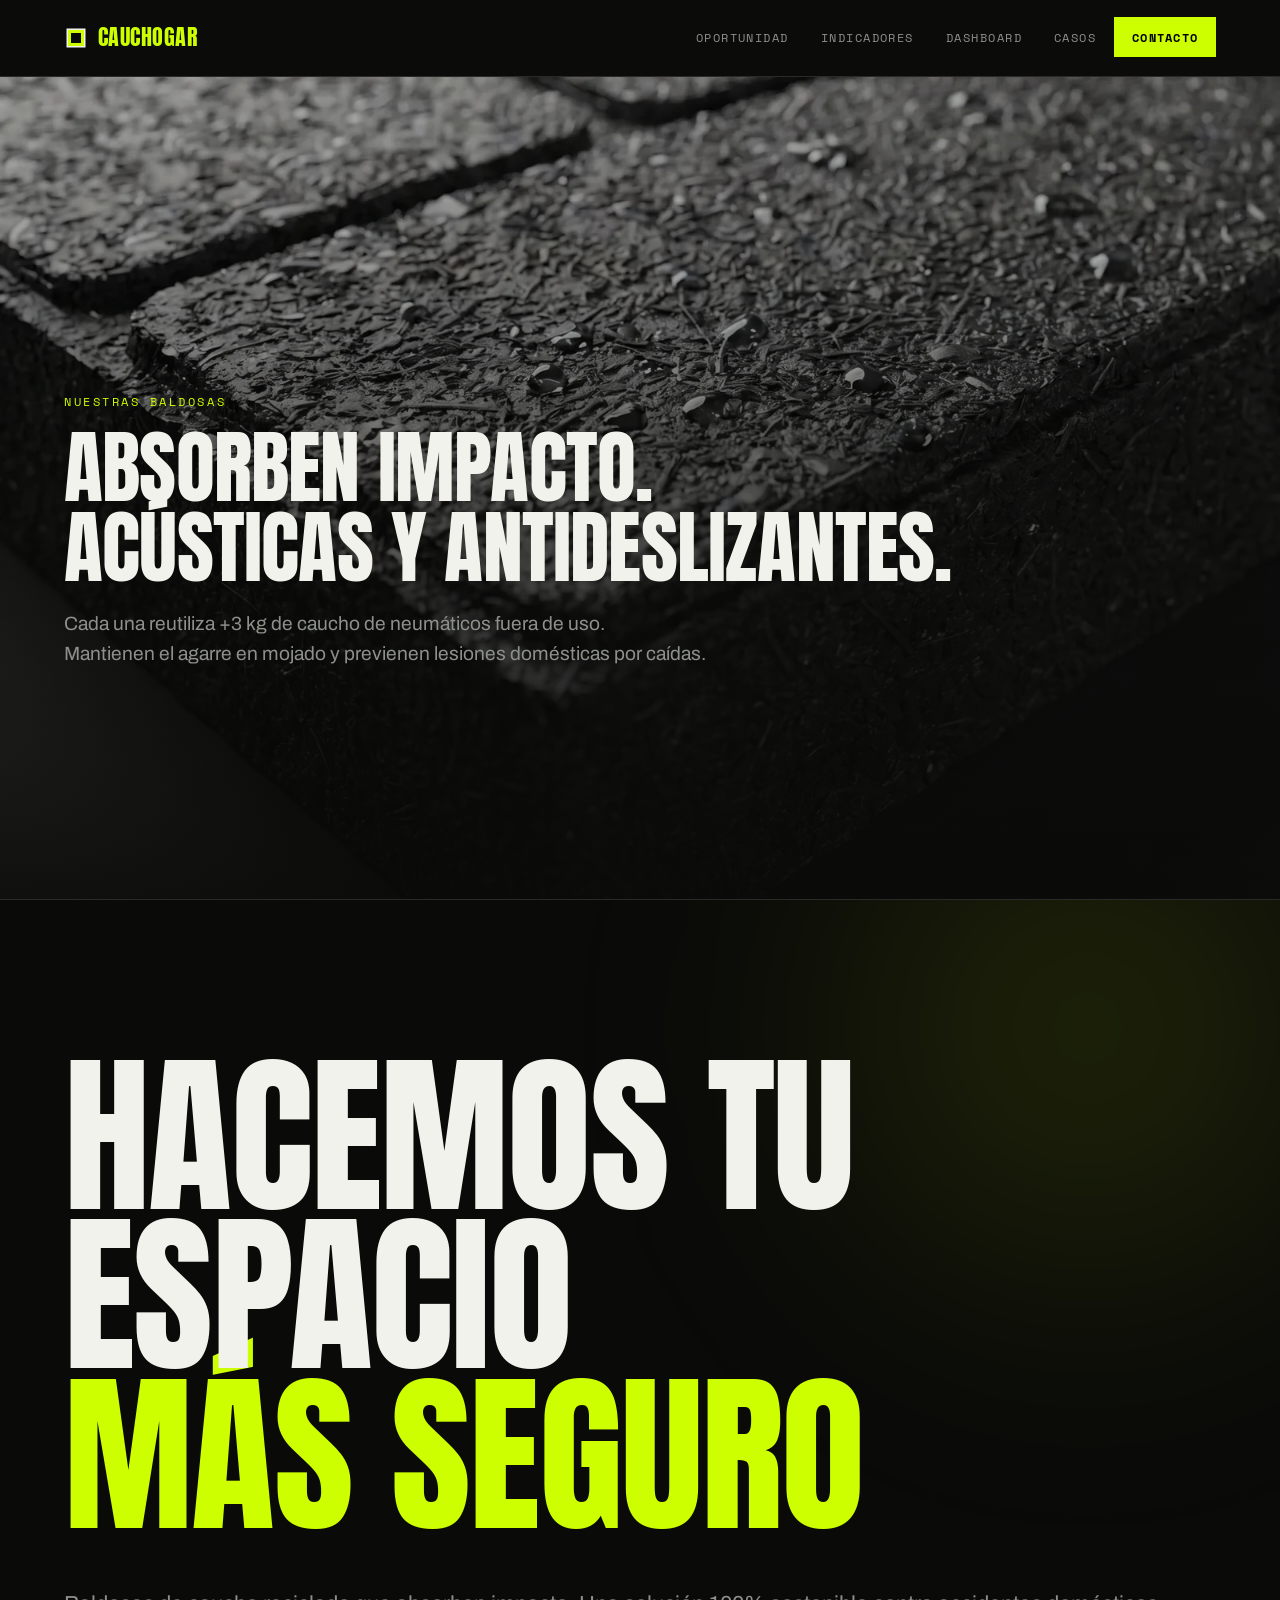
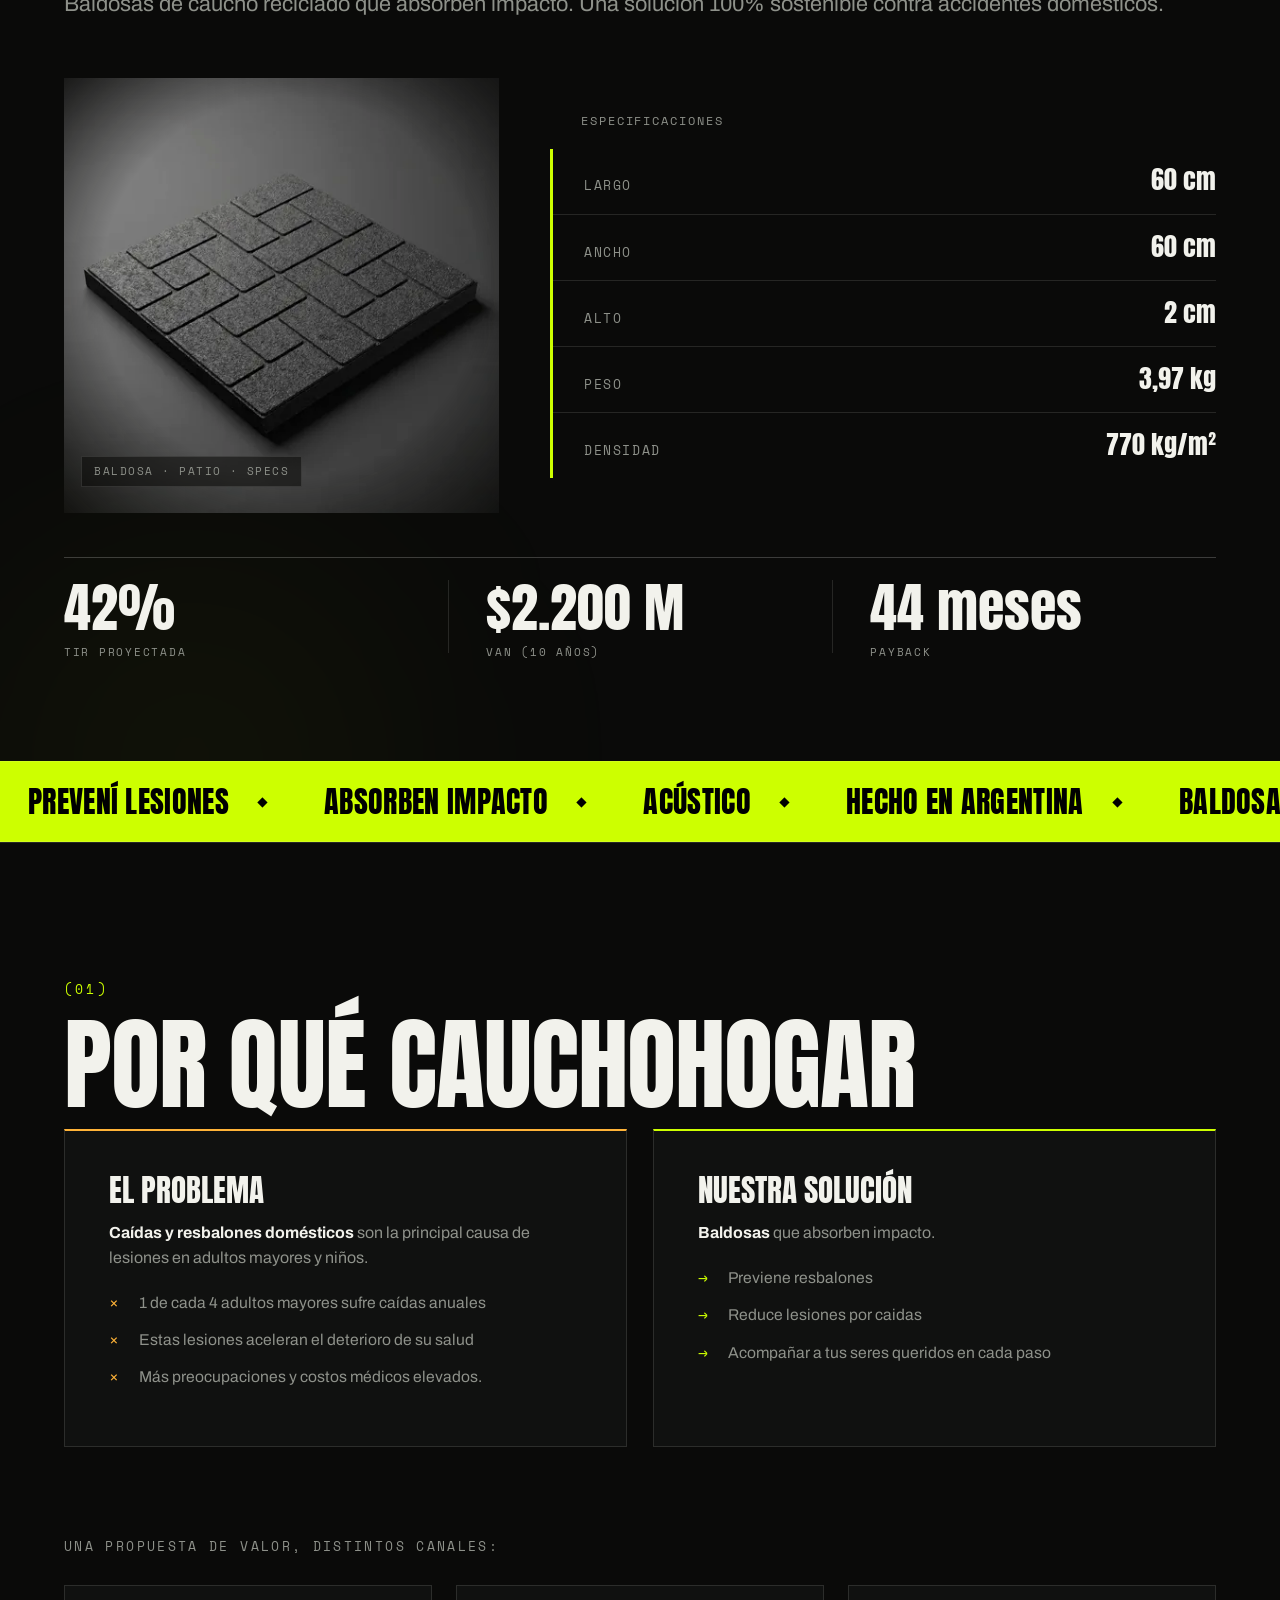
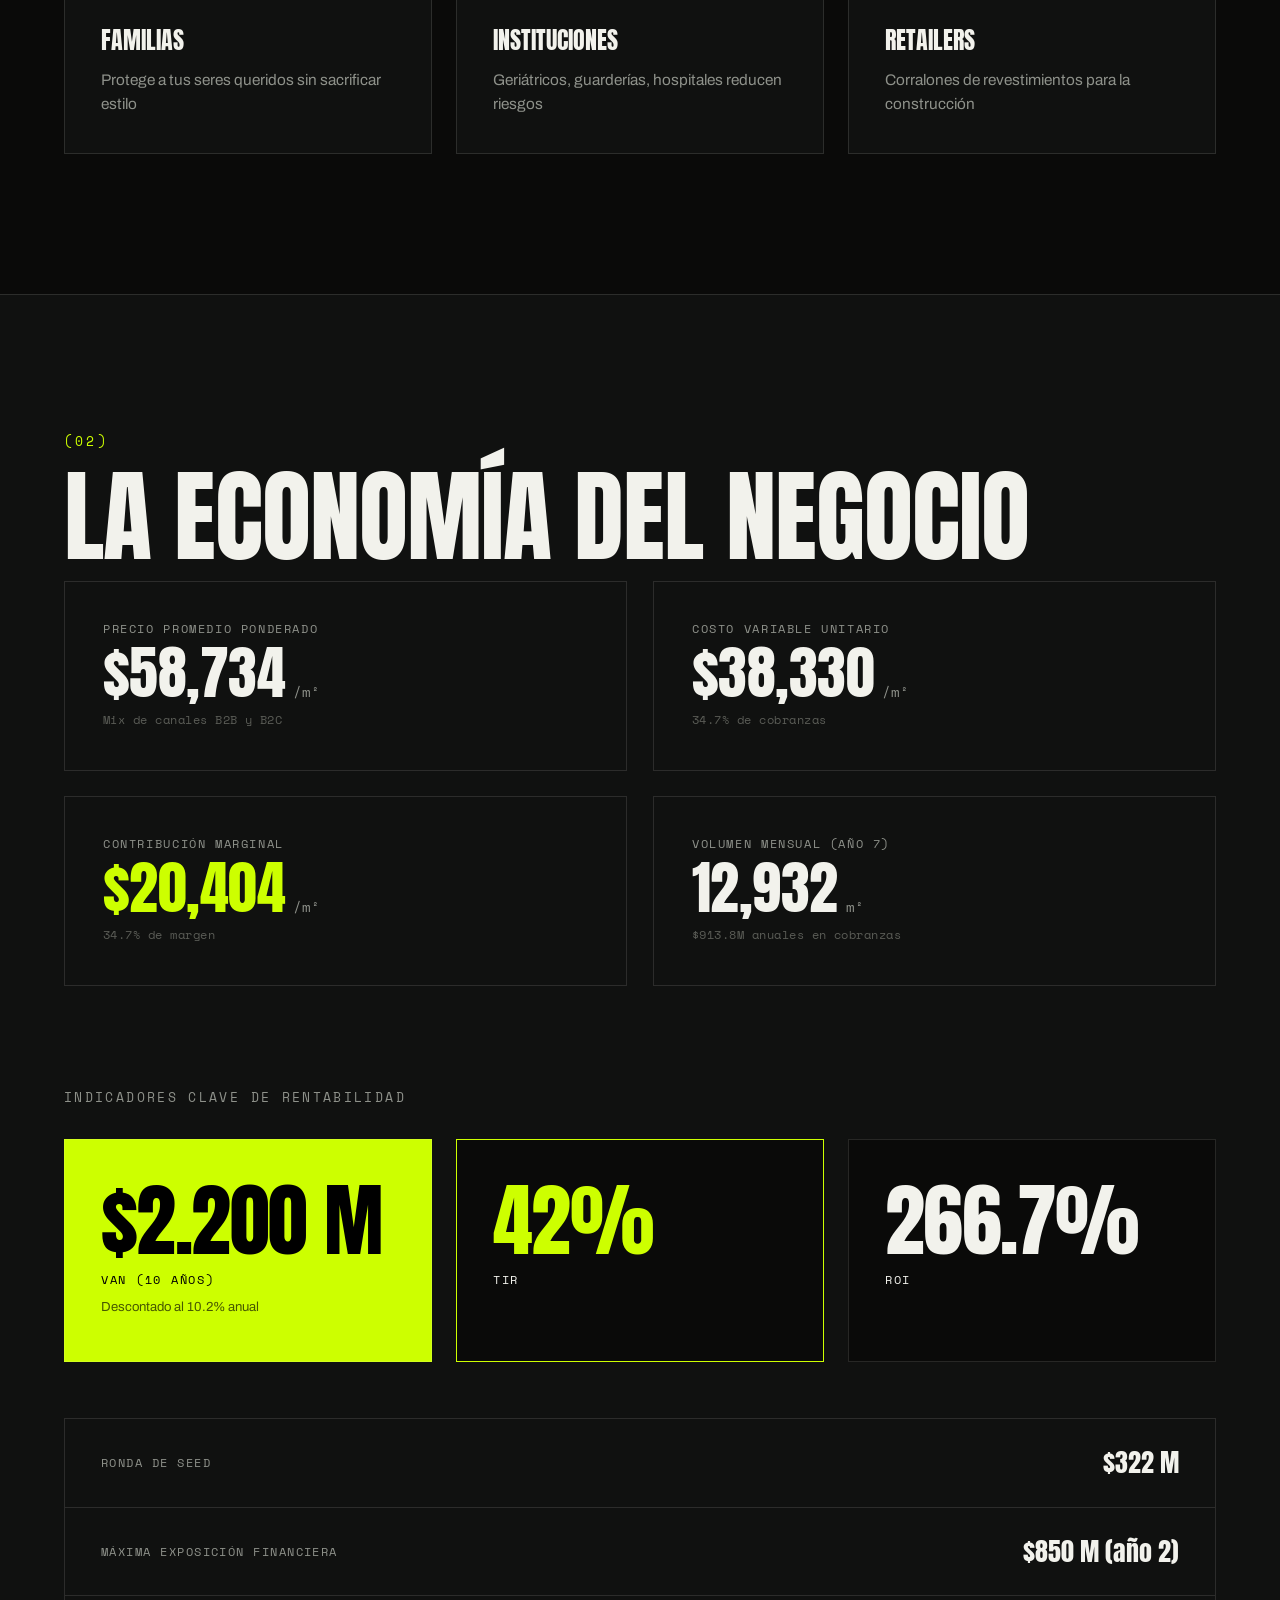
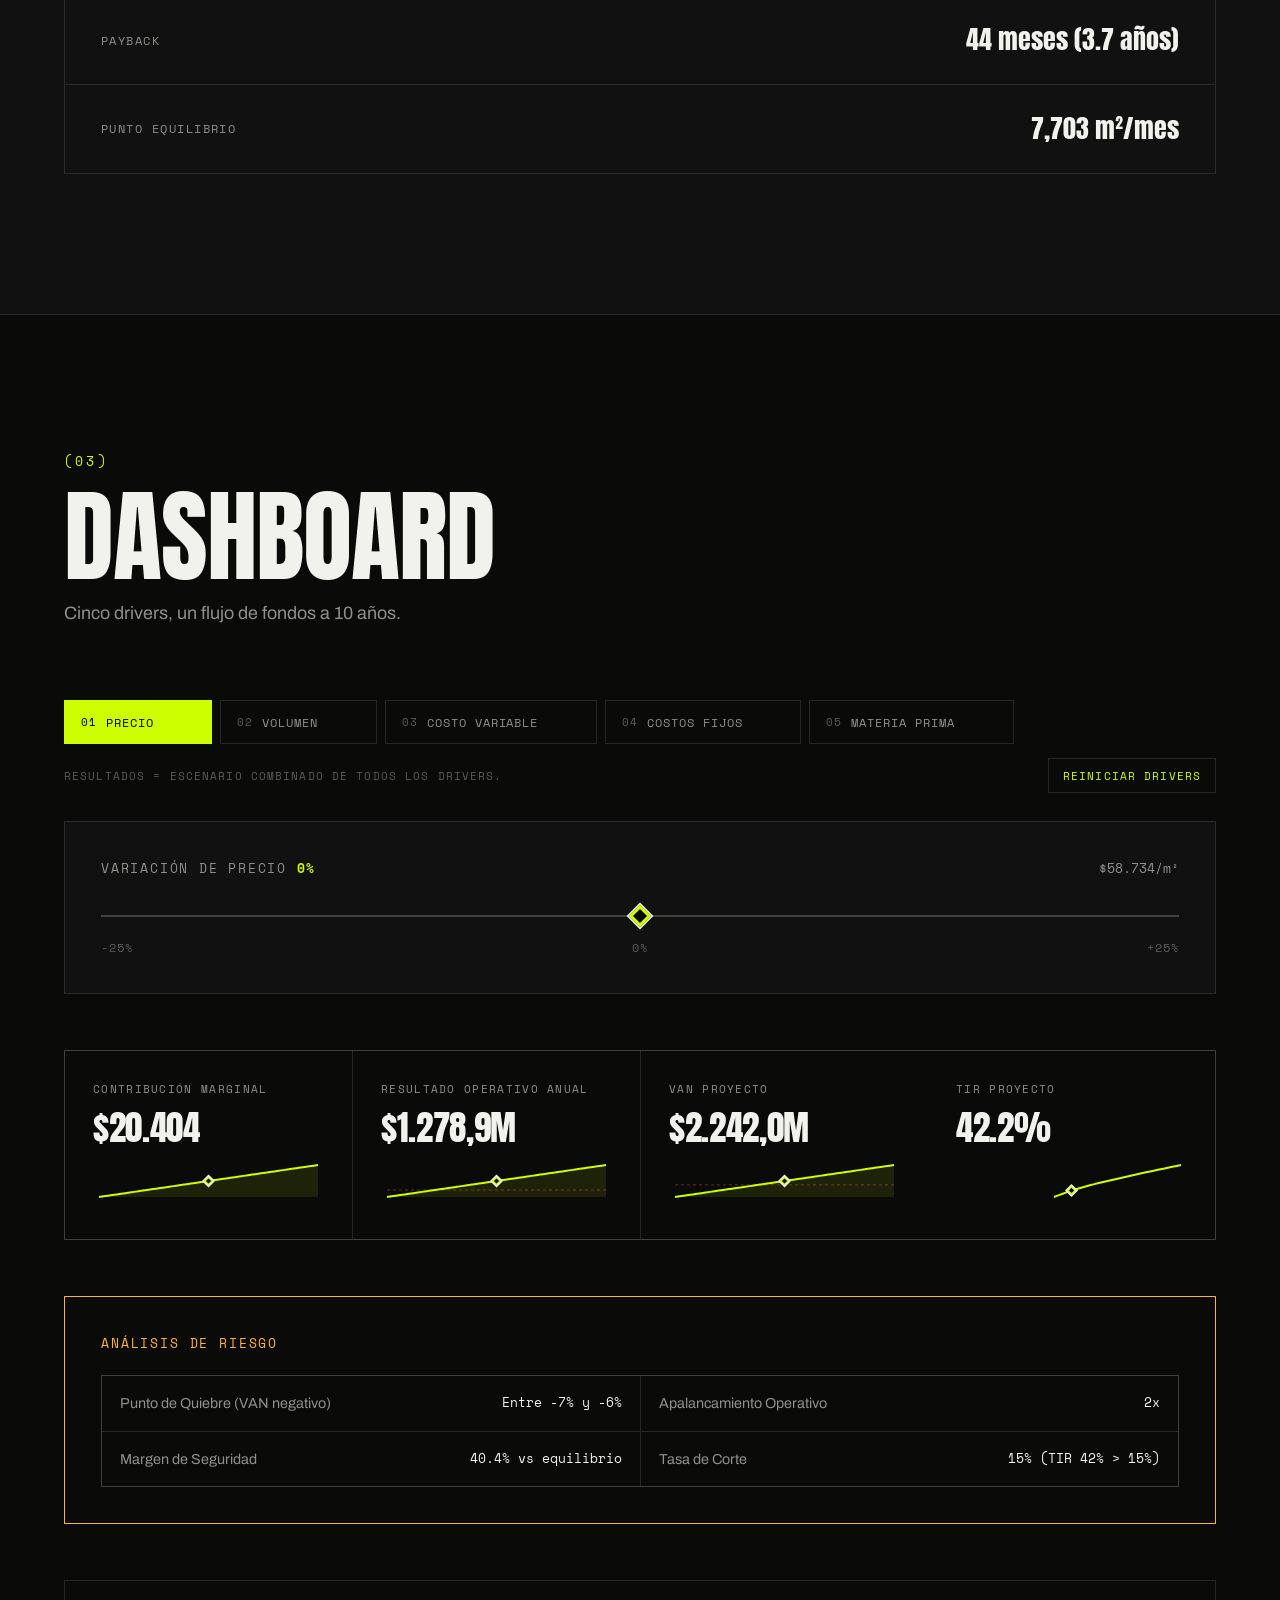
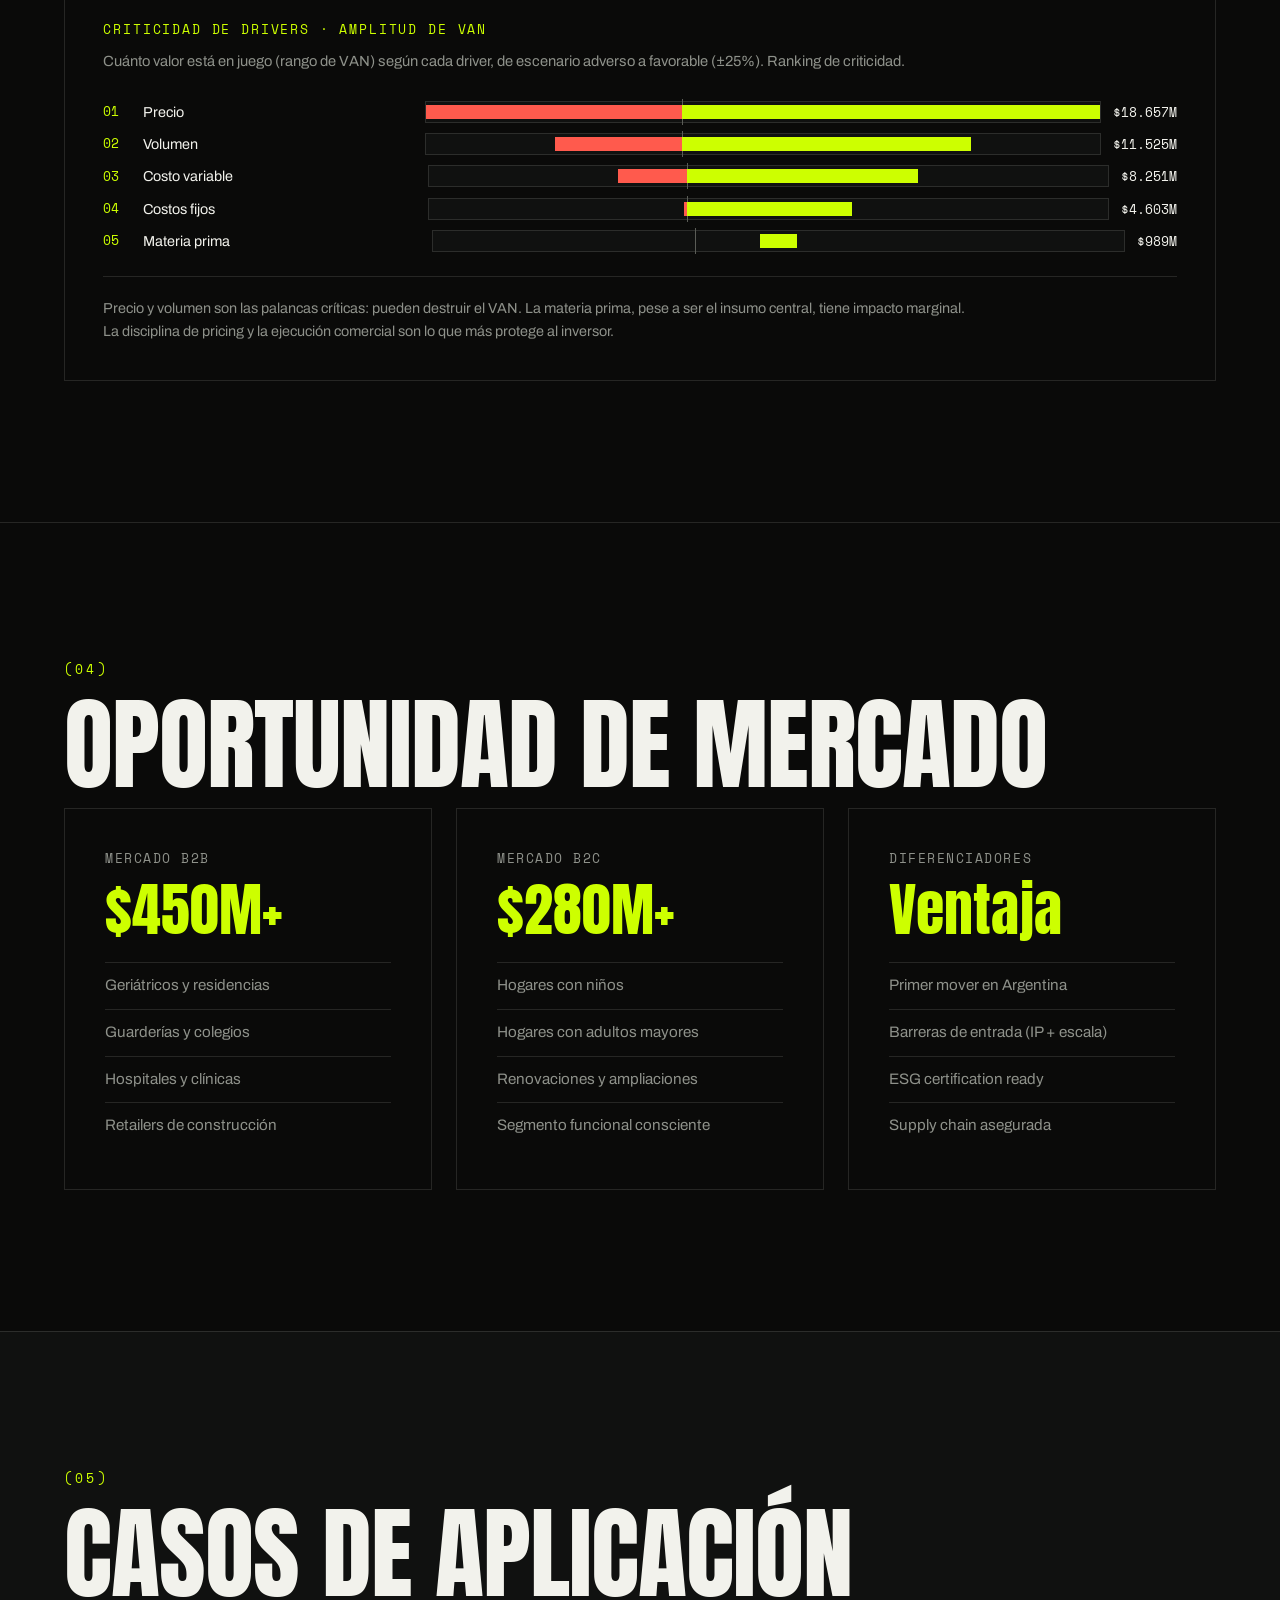
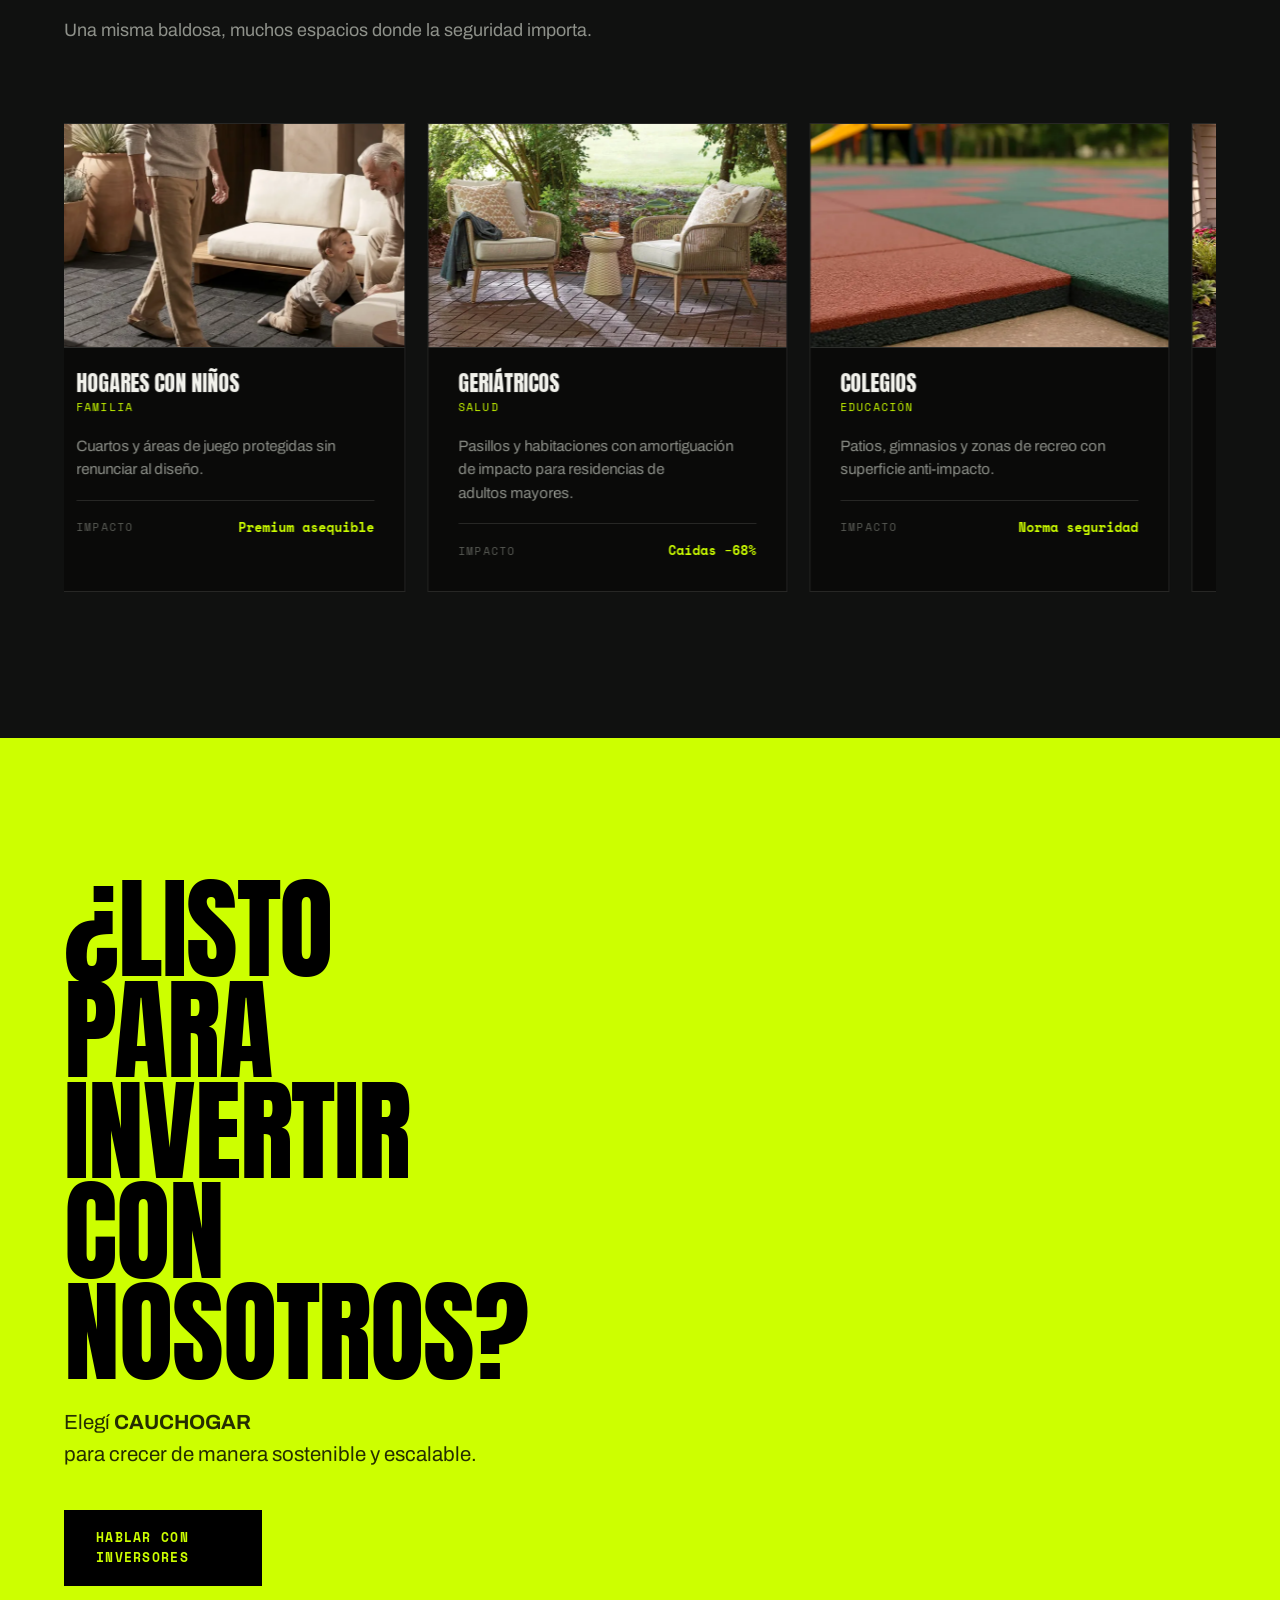
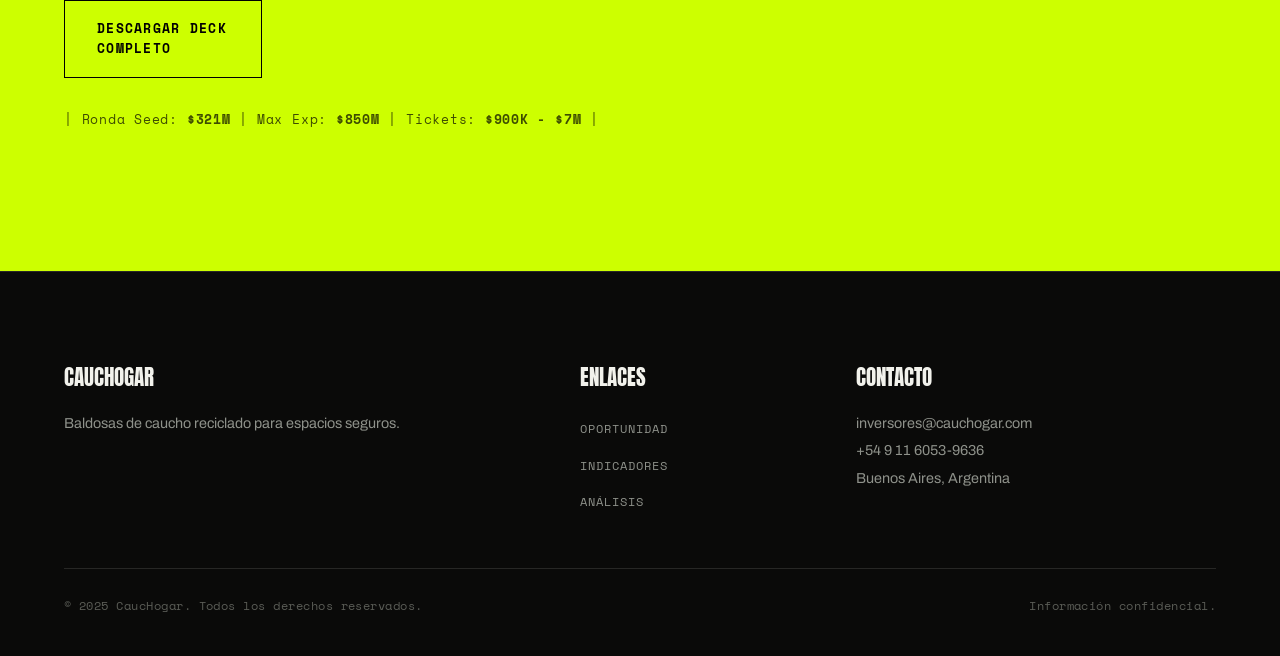
==== commit 046bdb1c: "refactor(hero): L2 detrás de L1 en el título + limpieza - Reordena el título SVG para que la línea l" ====
--- a/layout.html
+++ b/layout.html
@@ -70,28 +70,16 @@
                     <span class="sr-only">Hacemos tu espacio más seguro</span>
                     <!-- Desktop (≥1500px): 2 líneas, como el título fluido en pantalla ancha -->
                     <svg class="hero-title-svg hero-title-svg--d" viewBox="0 10 1430 390" aria-hidden="true" preserveAspectRatio="xMinYMid meet">
-                        <defs>
-                            <mask id="ht-clash-d" maskUnits="userSpaceOnUse" x="-50" y="-100" width="1600" height="800">
-                                <rect x="-50" y="-100" width="1600" height="800" fill="#000"/>
-                                <text x="0" y="190" class="ht-svg-text" fill="#fff">HACEMOS TU ESPACIO</text>
-                            </mask>
-                        </defs>
+                        <!-- L2 (lima) va primero = queda detrás de L1 (blanca) -->
+                        <text x="0" y="375" class="ht-svg-text ht-lime">MÁS SEGURO</text>
                         <text x="0" y="190" class="ht-svg-text ht-ink">HACEMOS TU ESPACIO</text>
-                        <text x="0" y="375" class="ht-svg-text ht-lime">MÁS SEGURO</text>
-                        <text x="0" y="375" class="ht-svg-text ht-clash" mask="url(#ht-clash-d)">MÁS SEGURO</text>
                     </svg>
                     <!-- Mobile (<1500px): 3 líneas apiladas (no se rompe en angosto) -->
                     <svg class="hero-title-svg hero-title-svg--m" viewBox="0 10 1040 575" aria-hidden="true" preserveAspectRatio="xMinYMid meet">
-                        <defs>
-                            <mask id="ht-clash-m" maskUnits="userSpaceOnUse" x="-50" y="-100" width="1200" height="900">
-                                <rect x="-50" y="-100" width="1200" height="900" fill="#000"/>
-                                <text x="0" y="375" class="ht-svg-text" fill="#fff">ESPACIO</text>
-                            </mask>
-                        </defs>
+                        <!-- L2 (lima) va primero = queda detrás de las líneas blancas -->
+                        <text x="0" y="560" class="ht-svg-text ht-lime">MÁS SEGURO</text>
                         <text x="0" y="190" class="ht-svg-text ht-ink">HACEMOS TU </text>
                         <text x="0" y="375" class="ht-svg-text ht-ink">ESPACIO</text>
-                        <text x="0" y="560" class="ht-svg-text ht-lime">MÁS SEGURO</text>
-                        <text x="0" y="560" class="ht-svg-text ht-clash" mask="url(#ht-clash-m)">MÁS SEGURO</text>
                     </svg>
                 </h1>
                 <p class="hero-subtitle">
--- a/styles.css
+++ b/styles.css
@@ -315,7 +315,6 @@
 .ht-svg-text { font-family: var(--f-display); font-weight: 400; font-size: 200px; letter-spacing: -2px; }
 .ht-ink   { fill: var(--ink); }
 .ht-lime  { fill: var(--lime); }
-.ht-clash { fill: var(--clash, #ffb338); }   /* color de la intersección (swappable) */
 .sr-only {
     position: absolute; width: 1px; height: 1px; padding: 0; margin: -1px;
     overflow: hidden; clip: rect(0, 0, 0, 0); white-space: nowrap; border: 0;
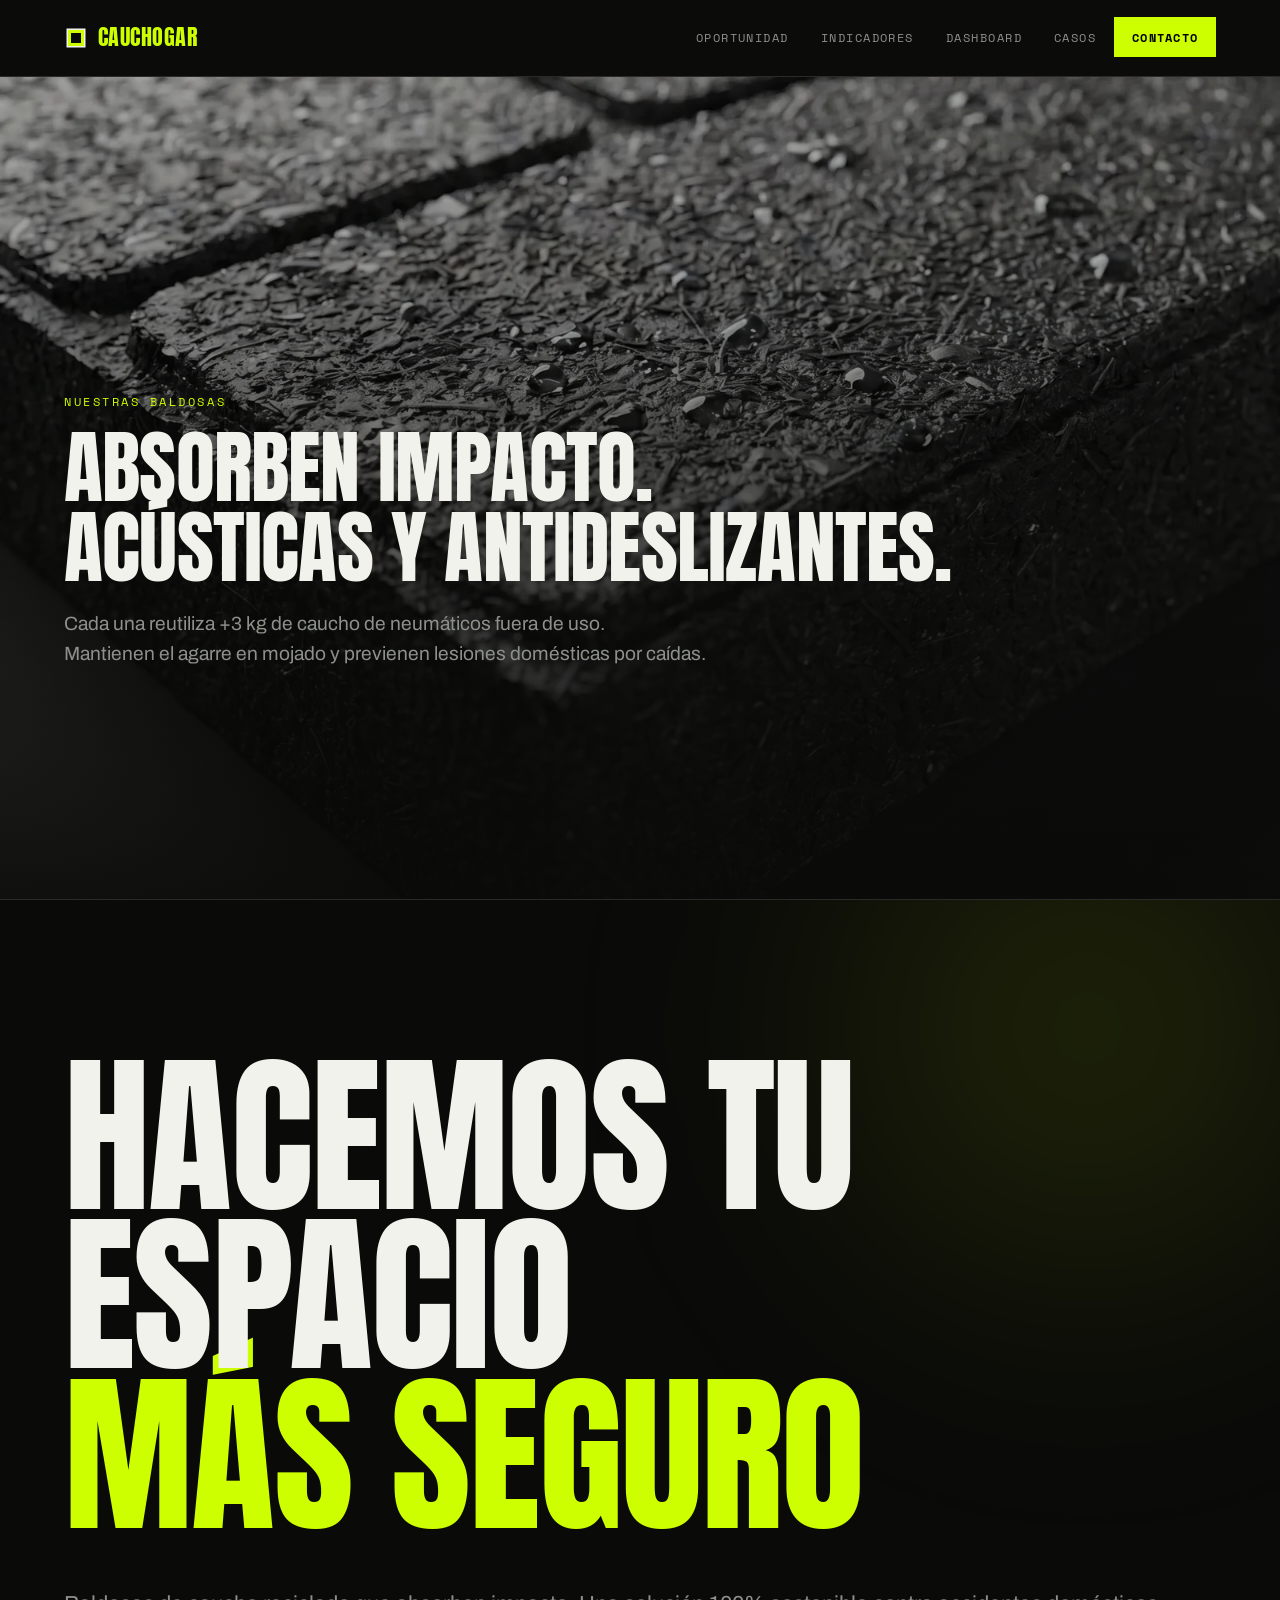
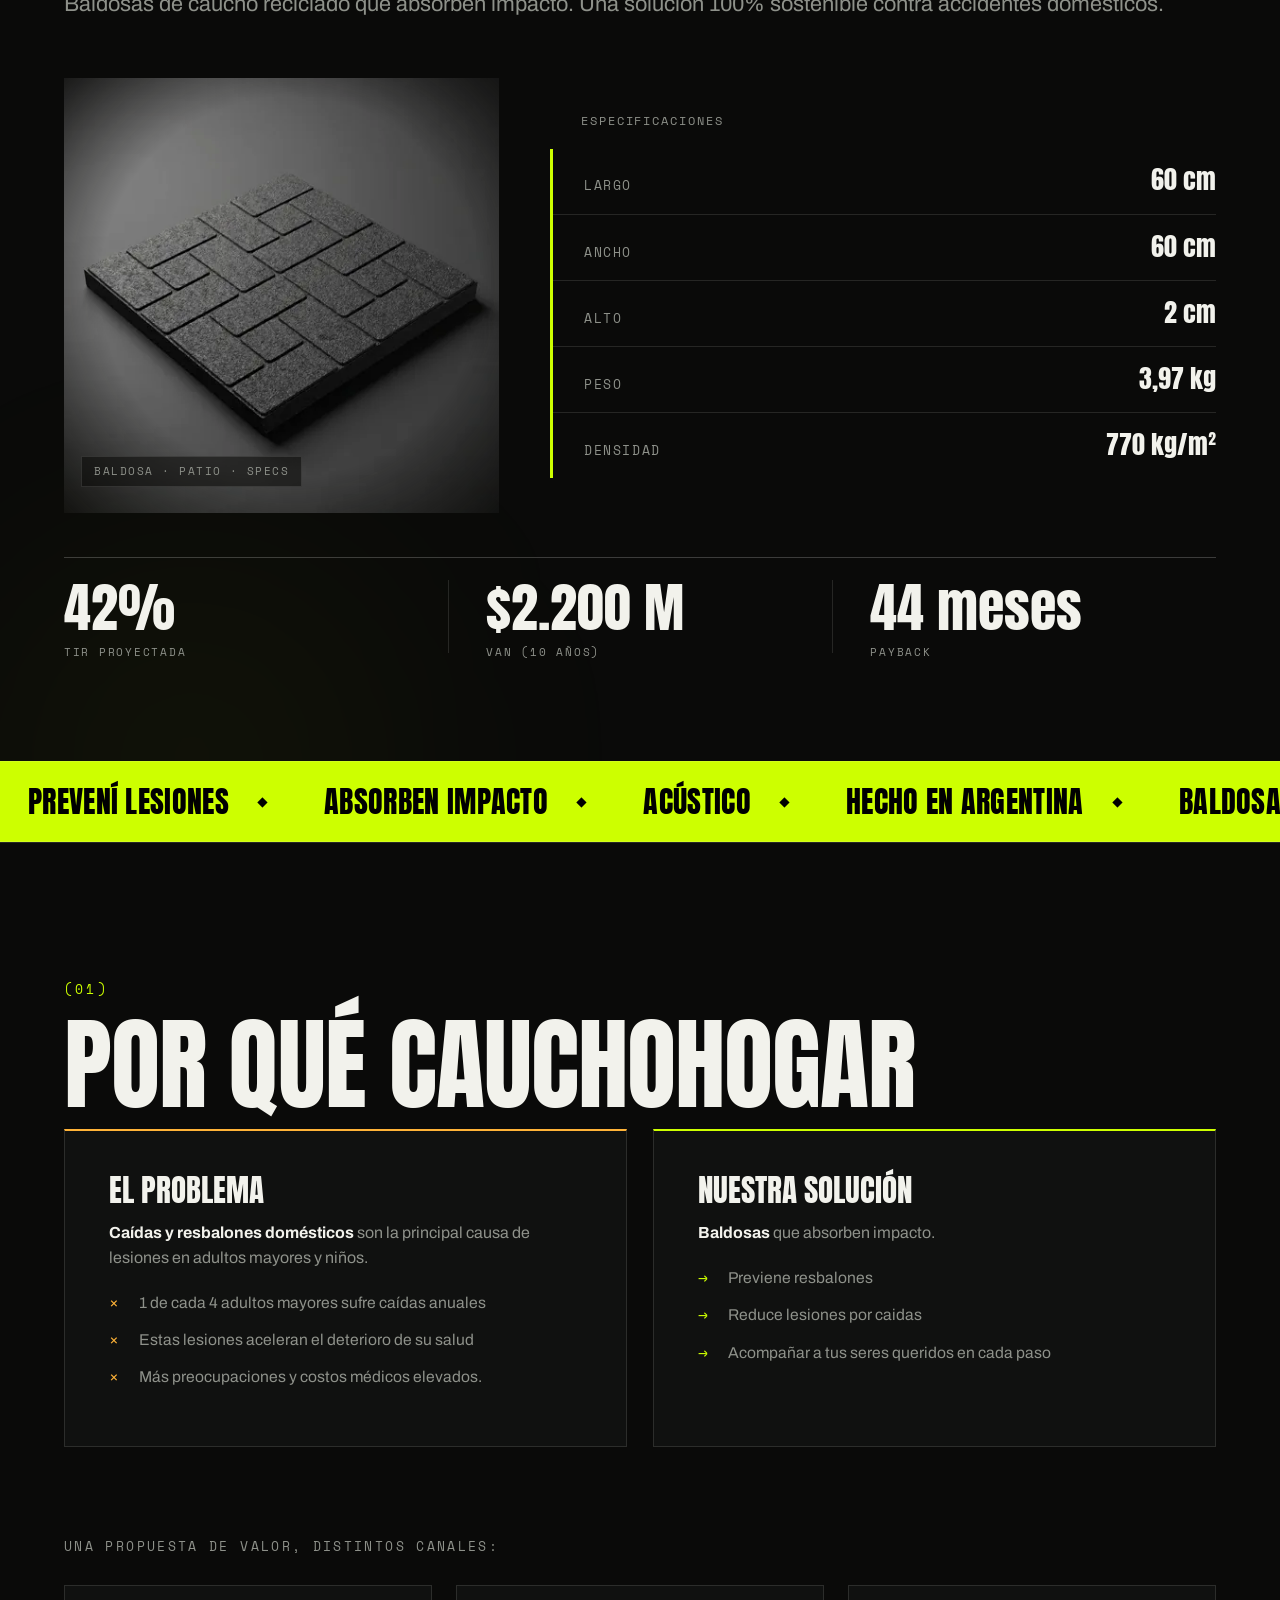
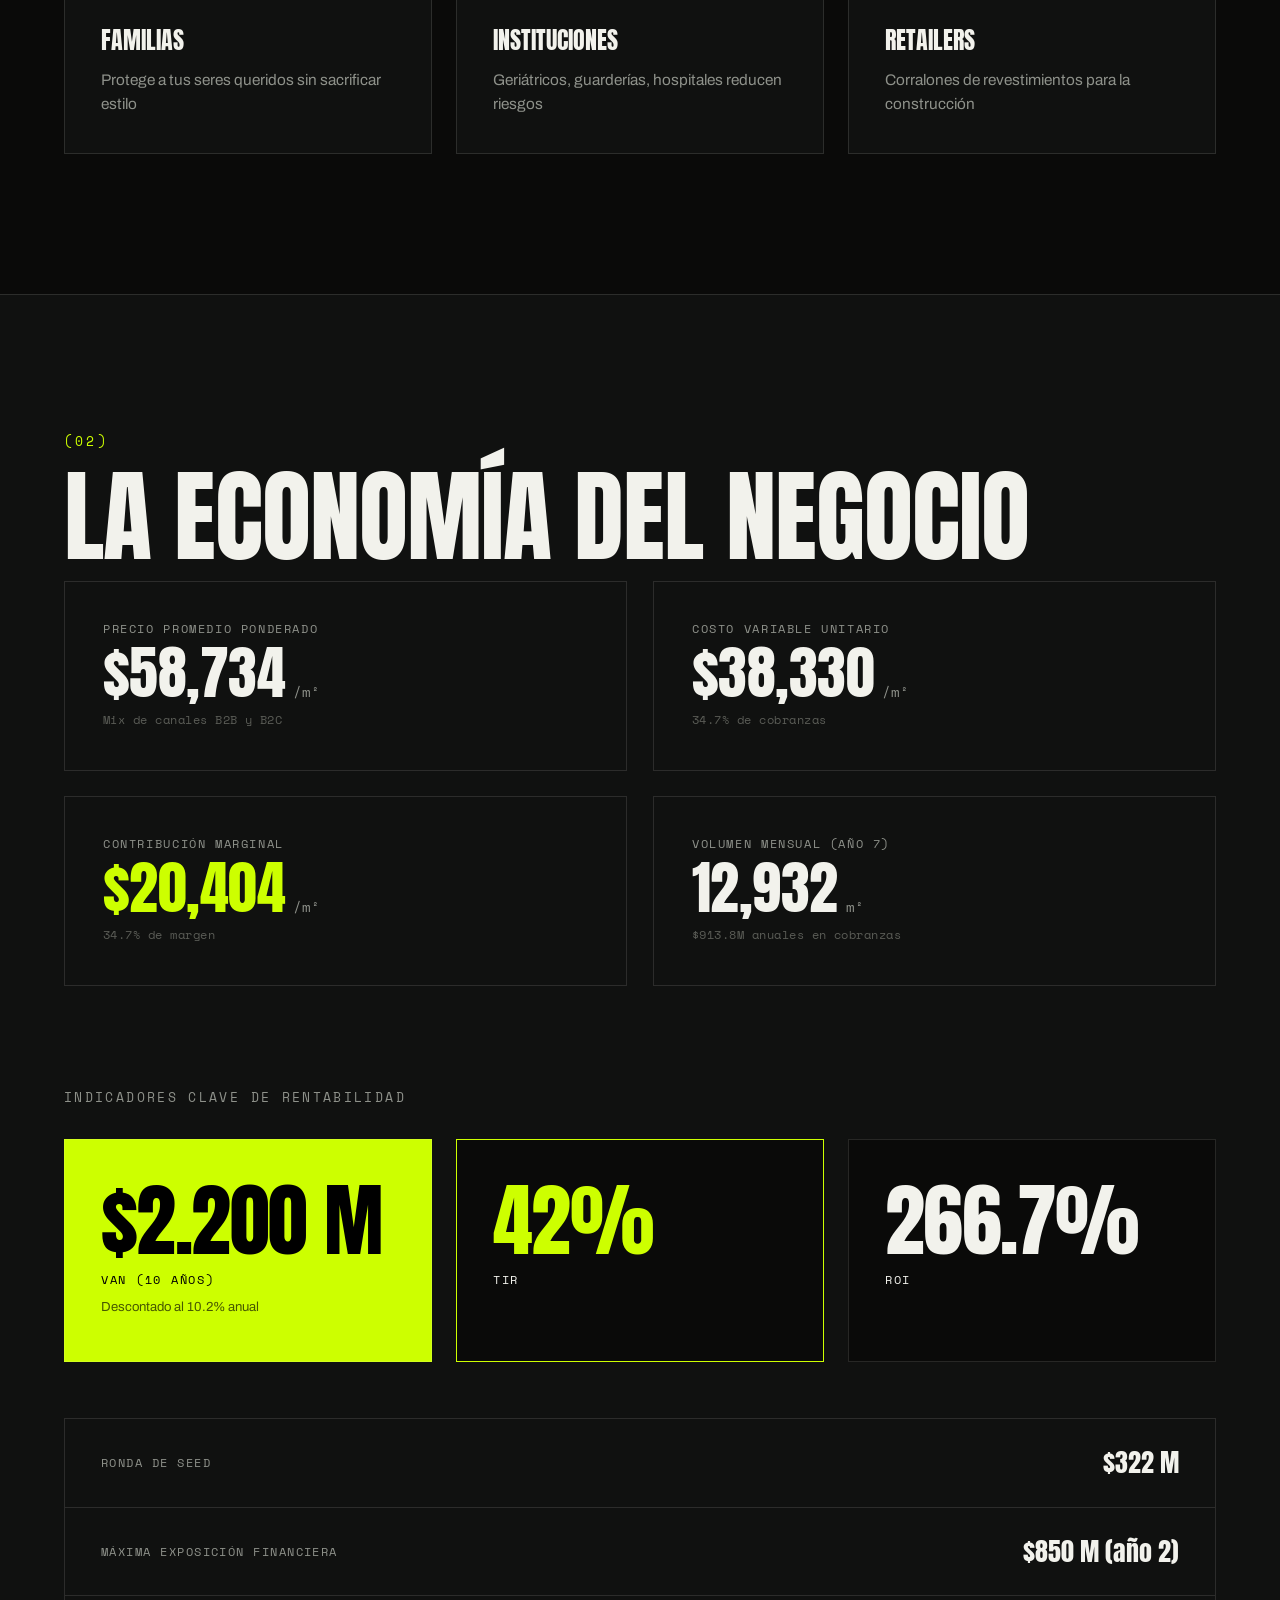
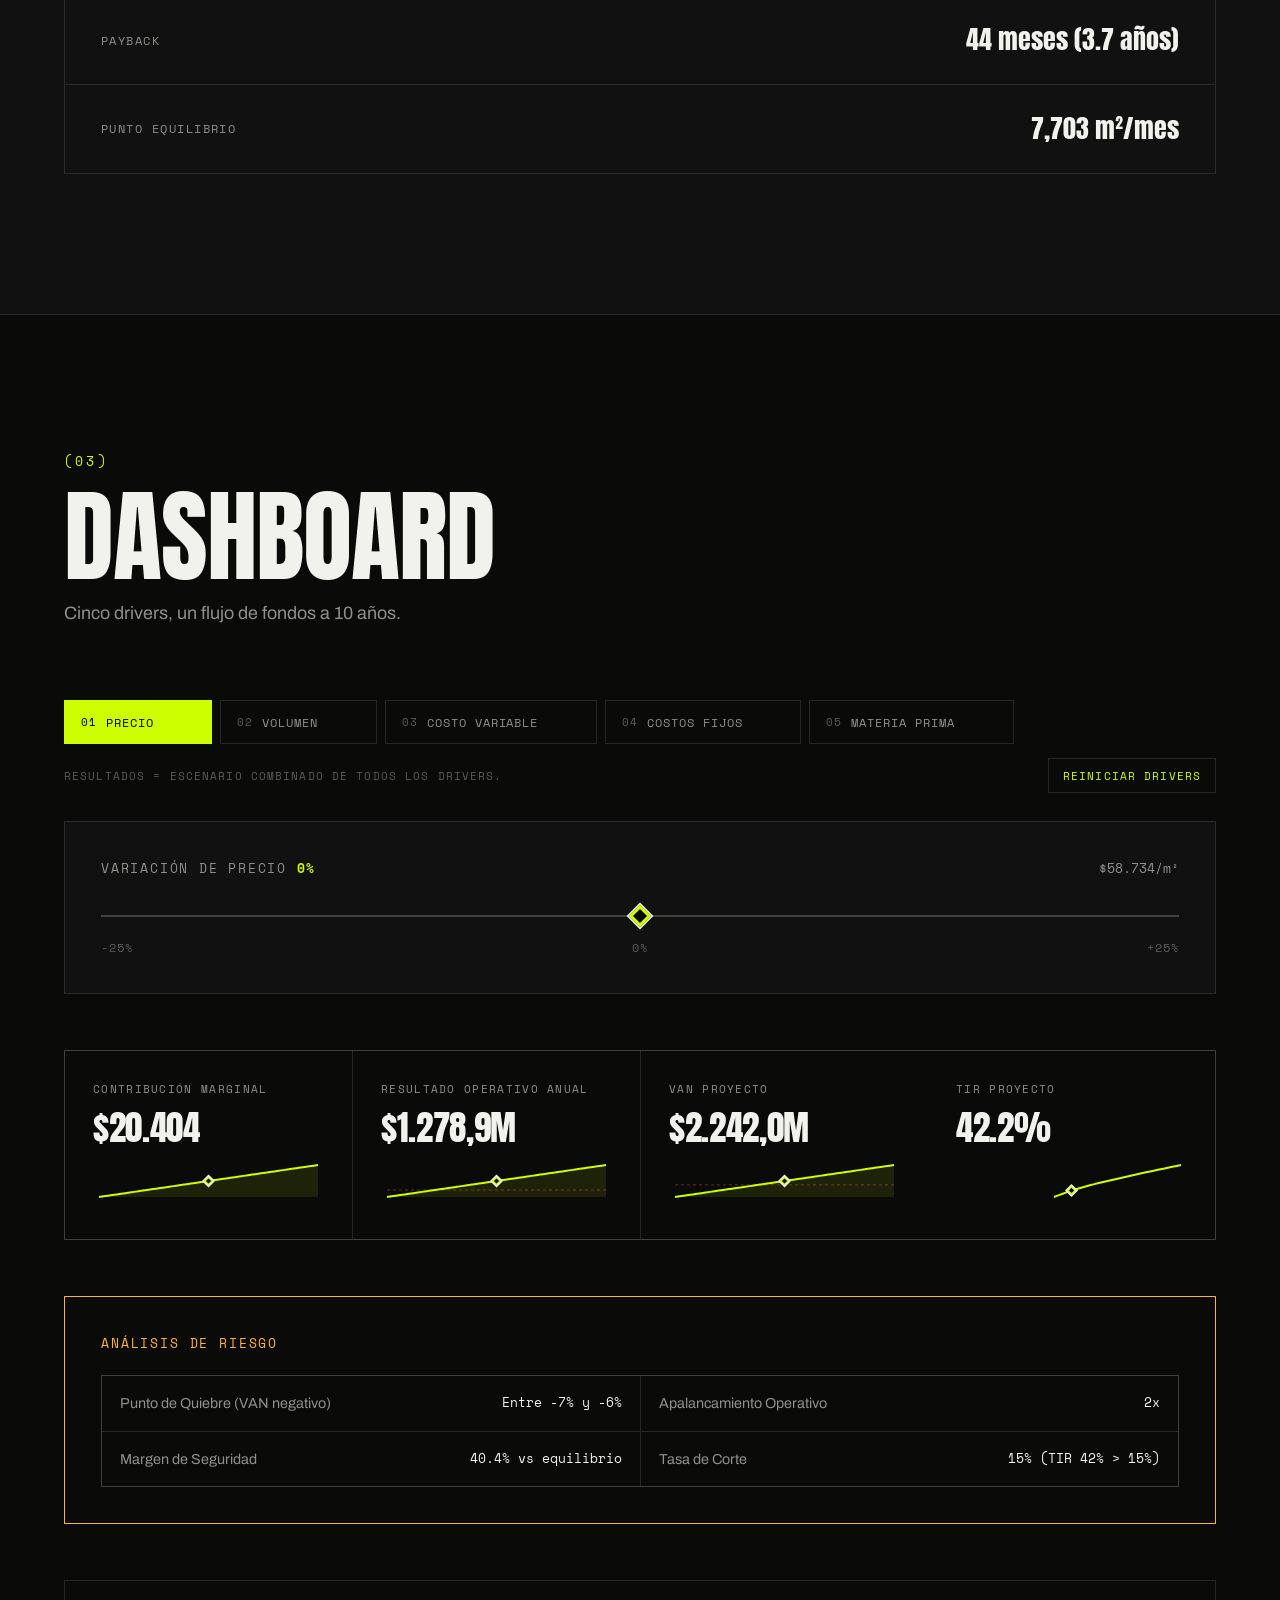
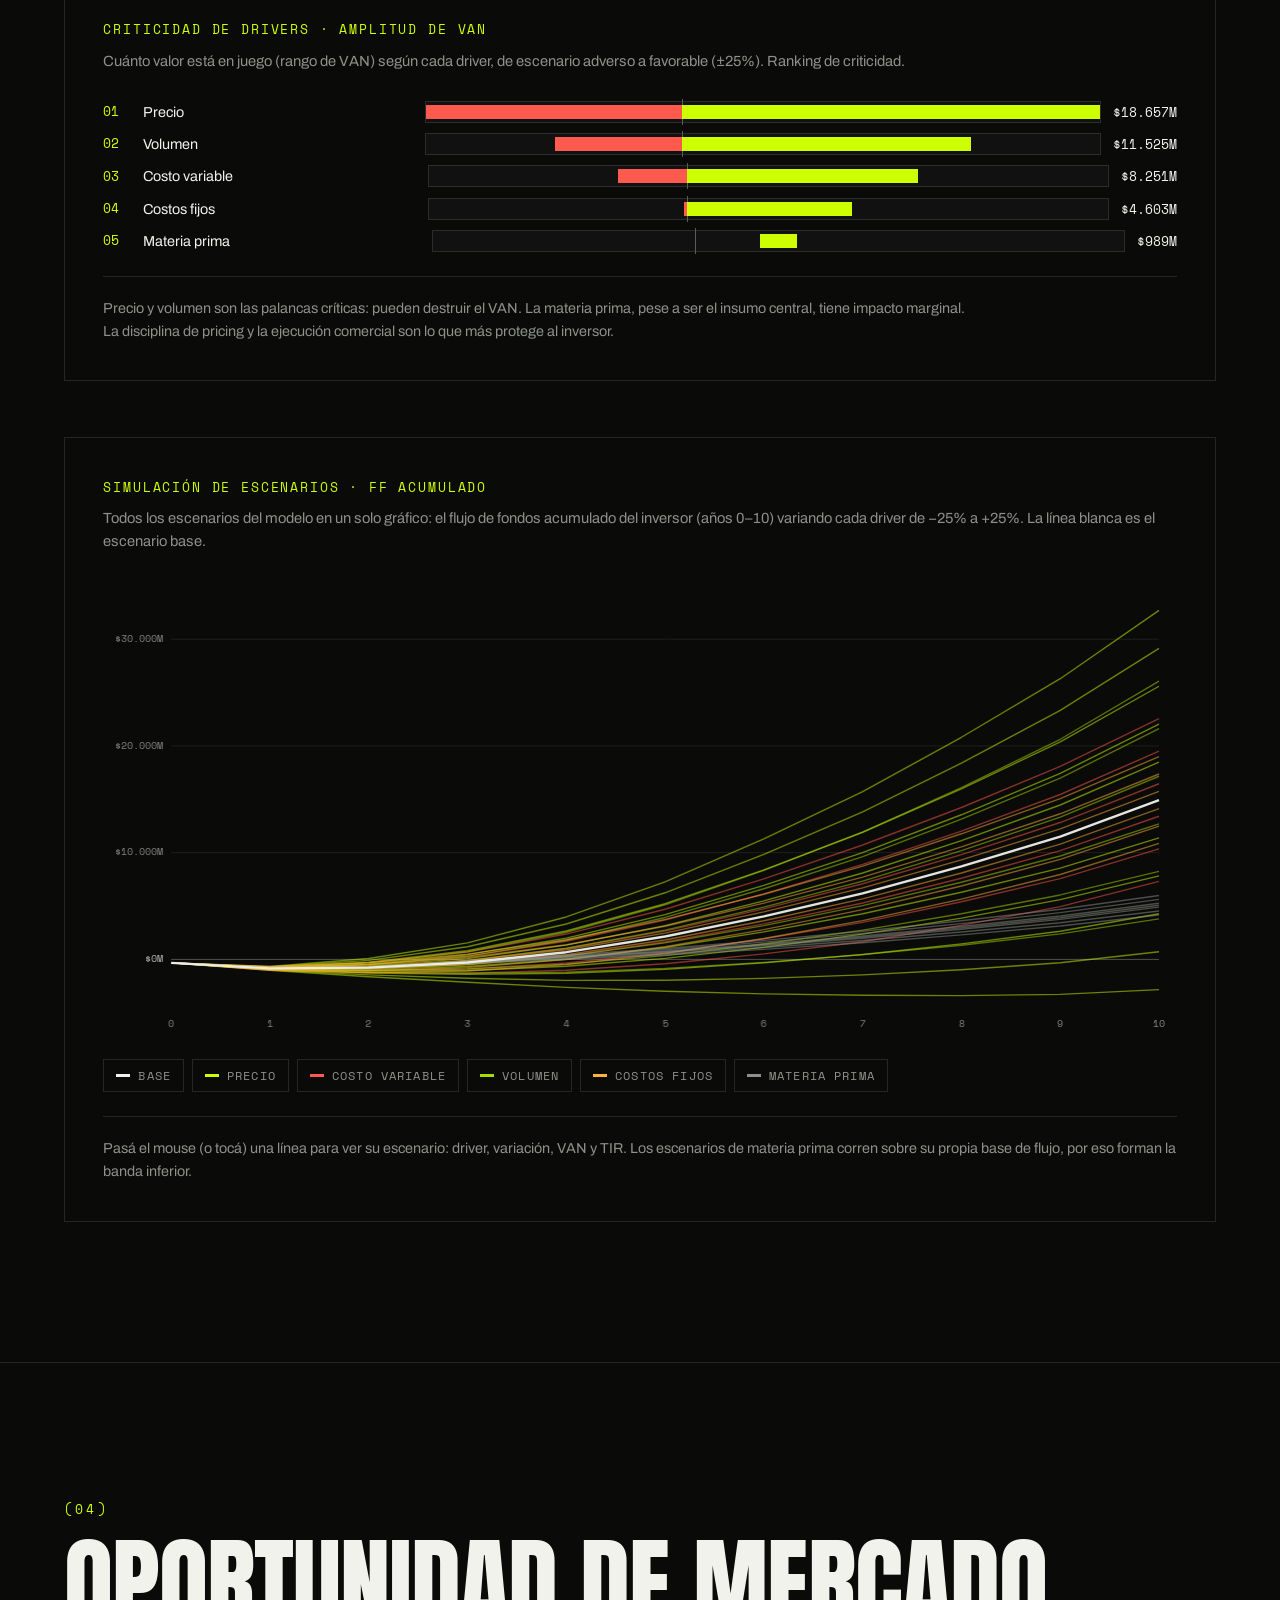
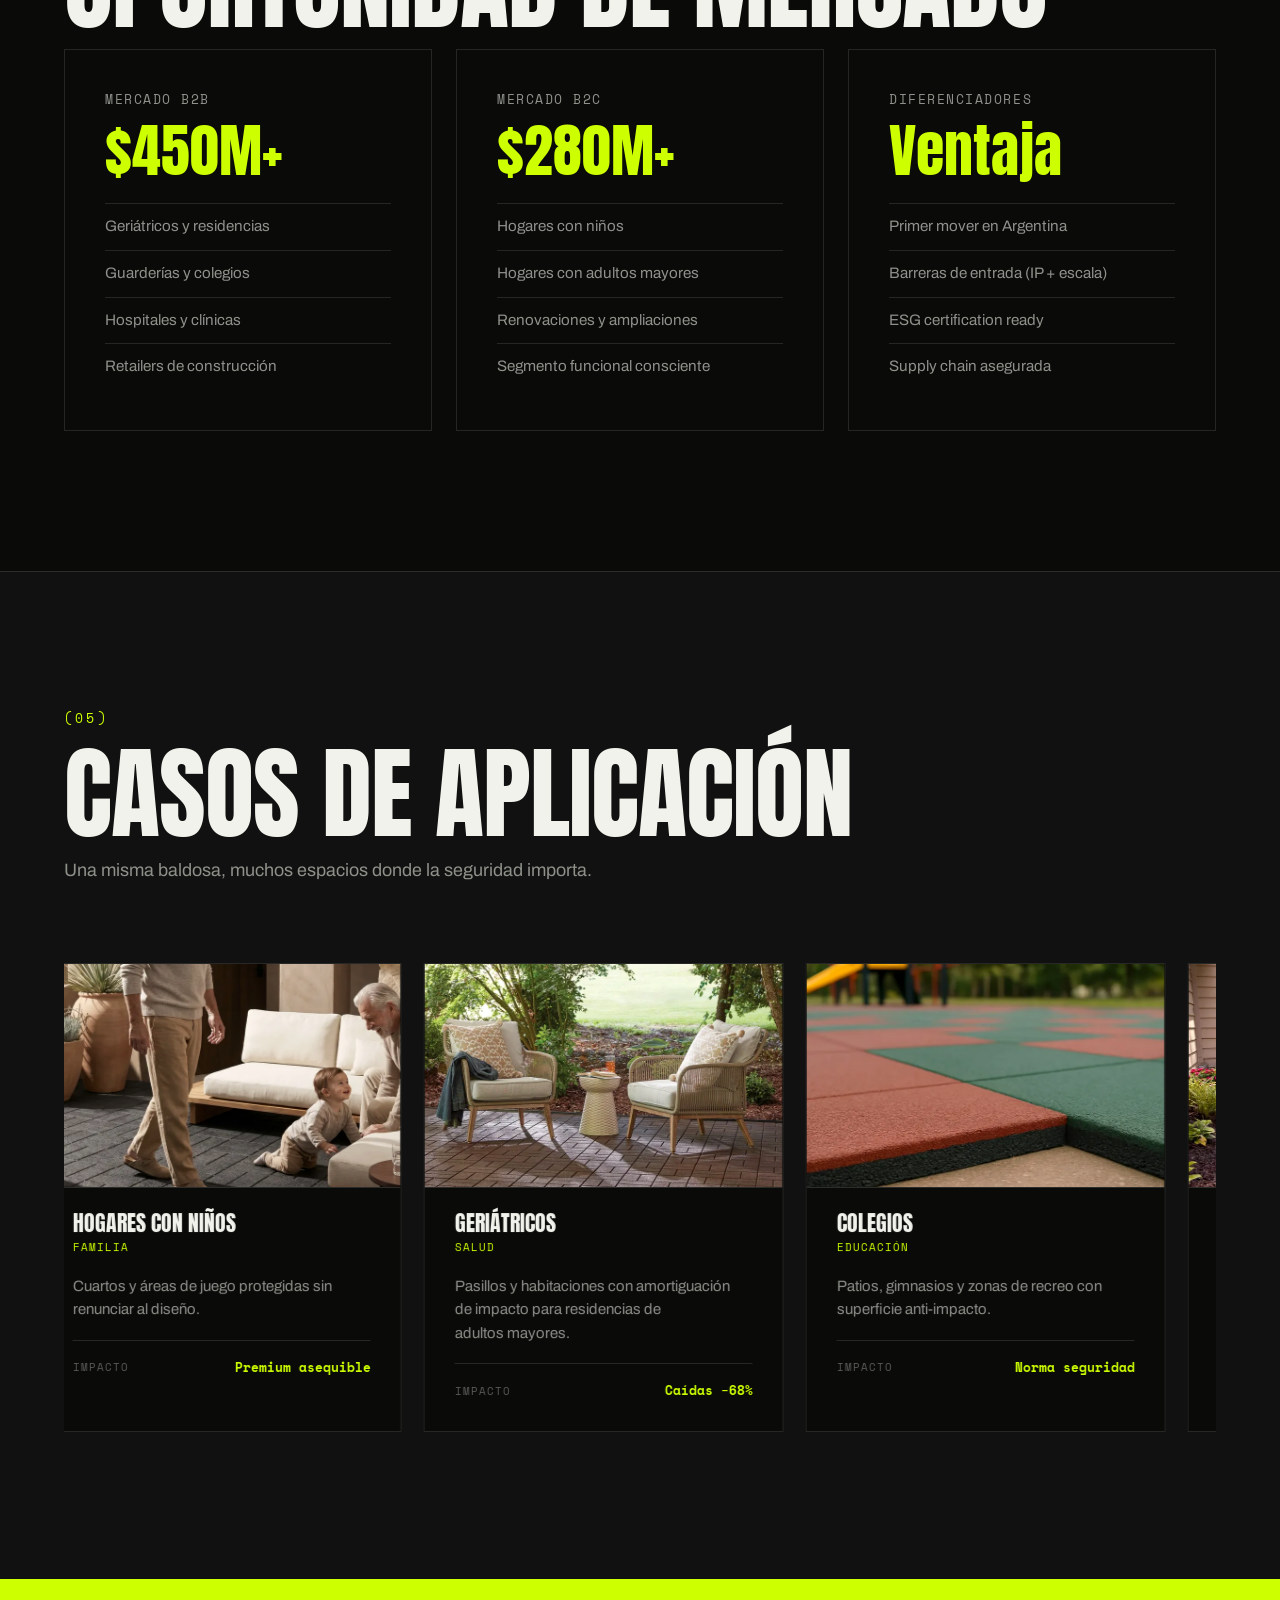
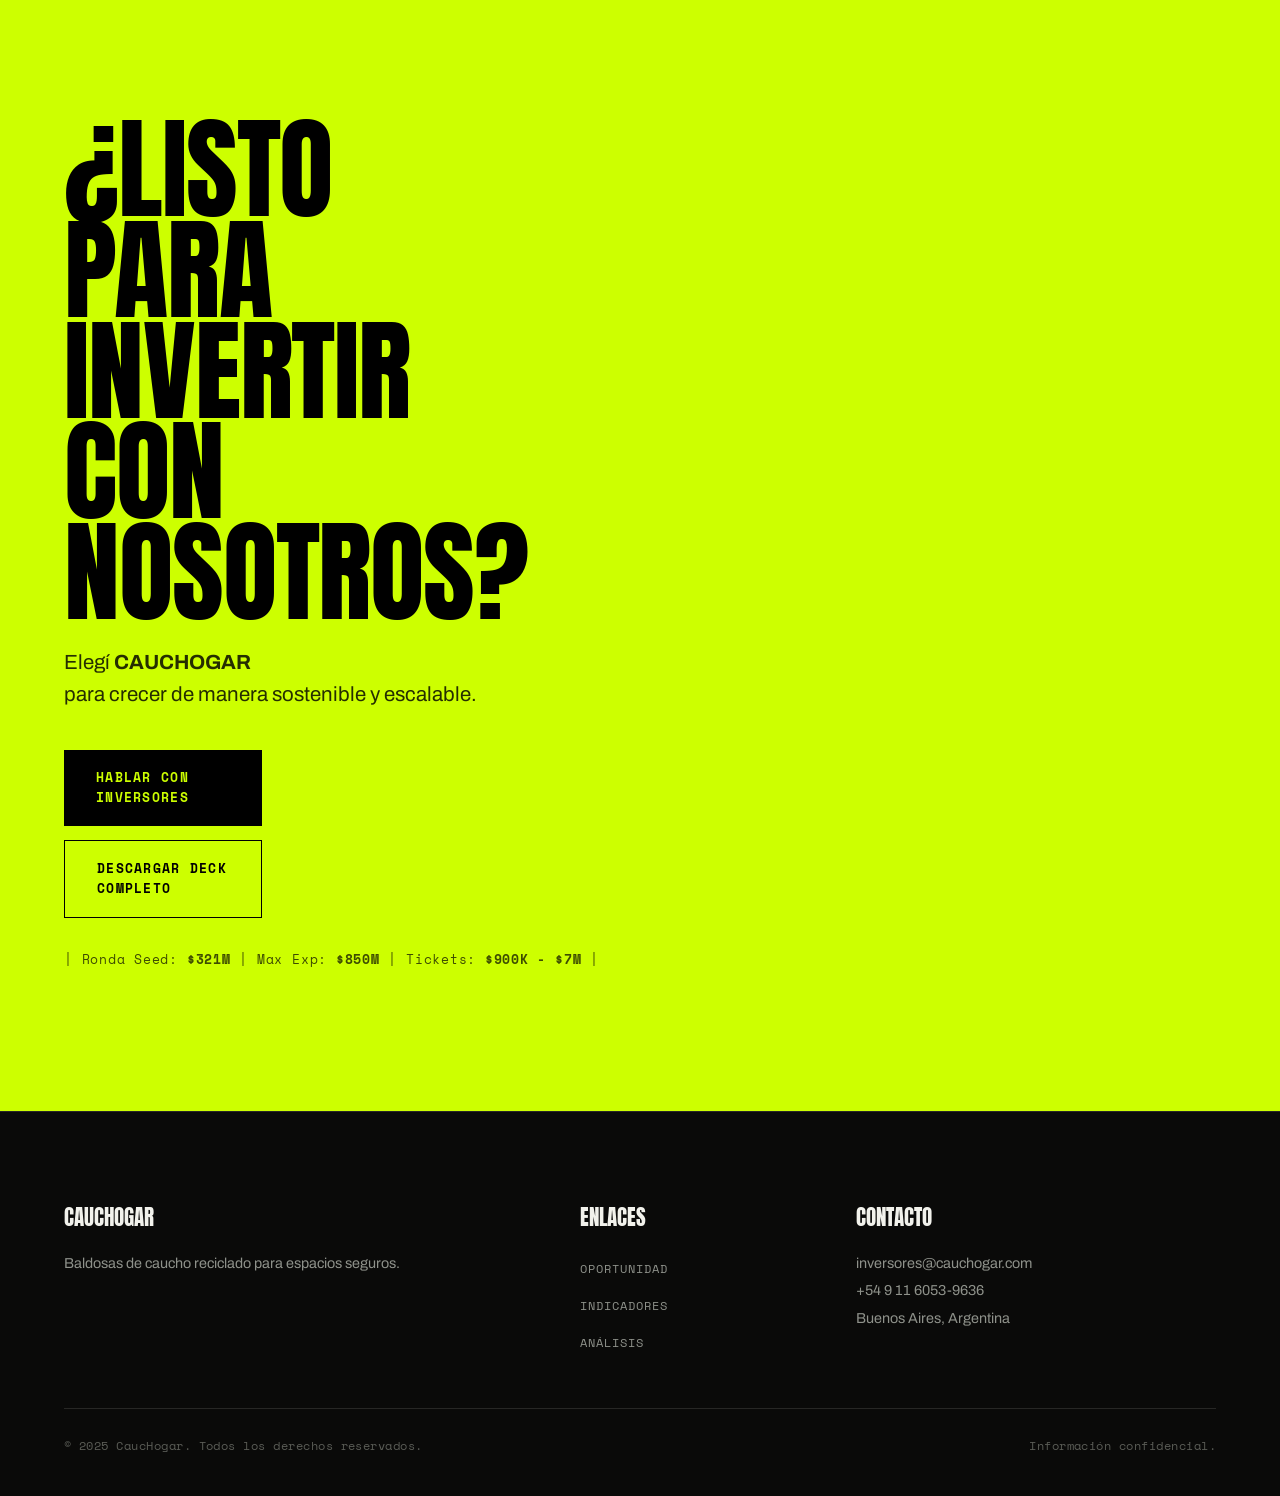
==== commit 3dec06ad: "feat(dashboard): gráfico de simulación de escenarios (Monte Carlo) Un solo gráfico con las 39 trayec" ====
--- a/layout.html
+++ b/layout.html
@@ -355,6 +355,18 @@
                 <div class="tornado-chart" id="tornado"></div>
                 <p class="tornado-note">Precio y volumen son las palancas críticas: pueden destruir el VAN. La materia prima, pese a ser el insumo central, tiene impacto marginal.<br>La disciplina de pricing y la ejecución comercial son lo que más protege al inversor.</p>
             </div>
+
+            <!-- Simulación de escenarios: las 39 trayectorias de la sheet DRIVERS(1) -->
+            <div class="montecarlo">
+                <h4 class="mc-title">Simulación de Escenarios · FF Acumulado</h4>
+                <p class="mc-sub">Todos los escenarios del modelo en un solo gráfico: el flujo de fondos acumulado del inversor (años 0–10) variando cada driver de −25% a +25%. La línea blanca es el escenario base.</p>
+                <div class="mc-wrap">
+                    <canvas id="mcChart" role="img" aria-label="Gráfico tipo simulación Monte Carlo: 39 trayectorias del flujo de fondos acumulado a 10 años, una por escenario de cada driver"></canvas>
+                    <div class="mc-tip" id="mcTip" hidden></div>
+                </div>
+                <div class="mc-legend" id="mcLegend" role="group" aria-label="Mostrar u ocultar drivers del gráfico"></div>
+                <p class="mc-note">Pasá el mouse (o tocá) una línea para ver su escenario: driver, variación, VAN y TIR. Los escenarios de materia prima corren sobre su propia base de flujo, por eso forman la banda inferior.</p>
+            </div>
         </div>
     </section>
 
--- a/styles.css
+++ b/styles.css
@@ -710,6 +710,34 @@
     .tornado-track { grid-area: track; }
 }
 
+/* ---- Simulación de escenarios (gráfico tipo Monte Carlo) ---- */
+.montecarlo { margin-top: clamp(36px, 5vw, 56px); border: 1px solid var(--line); padding: clamp(24px, 3vw, 40px); }
+.mc-title { font-family: var(--f-mono); text-transform: uppercase; letter-spacing: .14em; font-size: .82rem; color: var(--lime); margin-bottom: 10px; font-weight: 400; }
+.mc-sub { color: var(--ink-dim); font-size: .92rem; margin-bottom: 28px; text-wrap: pretty; }
+.mc-wrap { position: relative; }
+.mc-wrap canvas { display: block; width: 100%; height: clamp(300px, 42vw, 460px); touch-action: pan-y; }
+.mc-tip {
+    position: absolute; z-index: 2; pointer-events: none;
+    font-family: var(--f-mono); font-size: .72rem; letter-spacing: .04em; white-space: nowrap;
+    color: var(--ink); background: rgba(10, 10, 9, .92); border: 1px solid var(--line-2);
+    padding: 8px 10px;
+}
+.mc-legend { display: flex; flex-wrap: wrap; gap: 8px; margin-top: 18px; }
+.mc-legend-item {
+    display: inline-flex; align-items: center; gap: 8px;
+    font-family: var(--f-mono); font-size: .72rem; text-transform: uppercase; letter-spacing: .1em;
+    color: var(--ink-dim); background: transparent; border: 1px solid var(--line);
+    padding: 7px 12px; cursor: pointer;
+    transition: color .25s var(--ease), border-color .25s var(--ease), opacity .25s var(--ease);
+}
+.mc-legend-item:hover { color: var(--ink); border-color: var(--line-2); }
+.mc-legend-item:focus-visible { outline: 1px solid var(--lime); outline-offset: 2px; }
+.mc-legend-item.is-off { opacity: .38; }
+.mc-legend-item.is-static { cursor: default; }
+.mc-legend-item.is-static:hover { color: var(--ink-dim); border-color: var(--line); }
+.mc-swatch { width: 14px; height: 3px; }
+.mc-note { color: var(--ink-dim); font-size: .9rem; margin-top: 24px; padding-top: 20px; border-top: 1px solid var(--line); text-wrap: pretty; }
+
 /* ---- Dashboard compacto en mobile: que entren tabs + slider + resultados ---- */
 @media (max-width: 640px) {
     #sensibilidad .section-title { font-size: clamp(2rem, 9vw, 2.6rem); margin-bottom: 10px; }
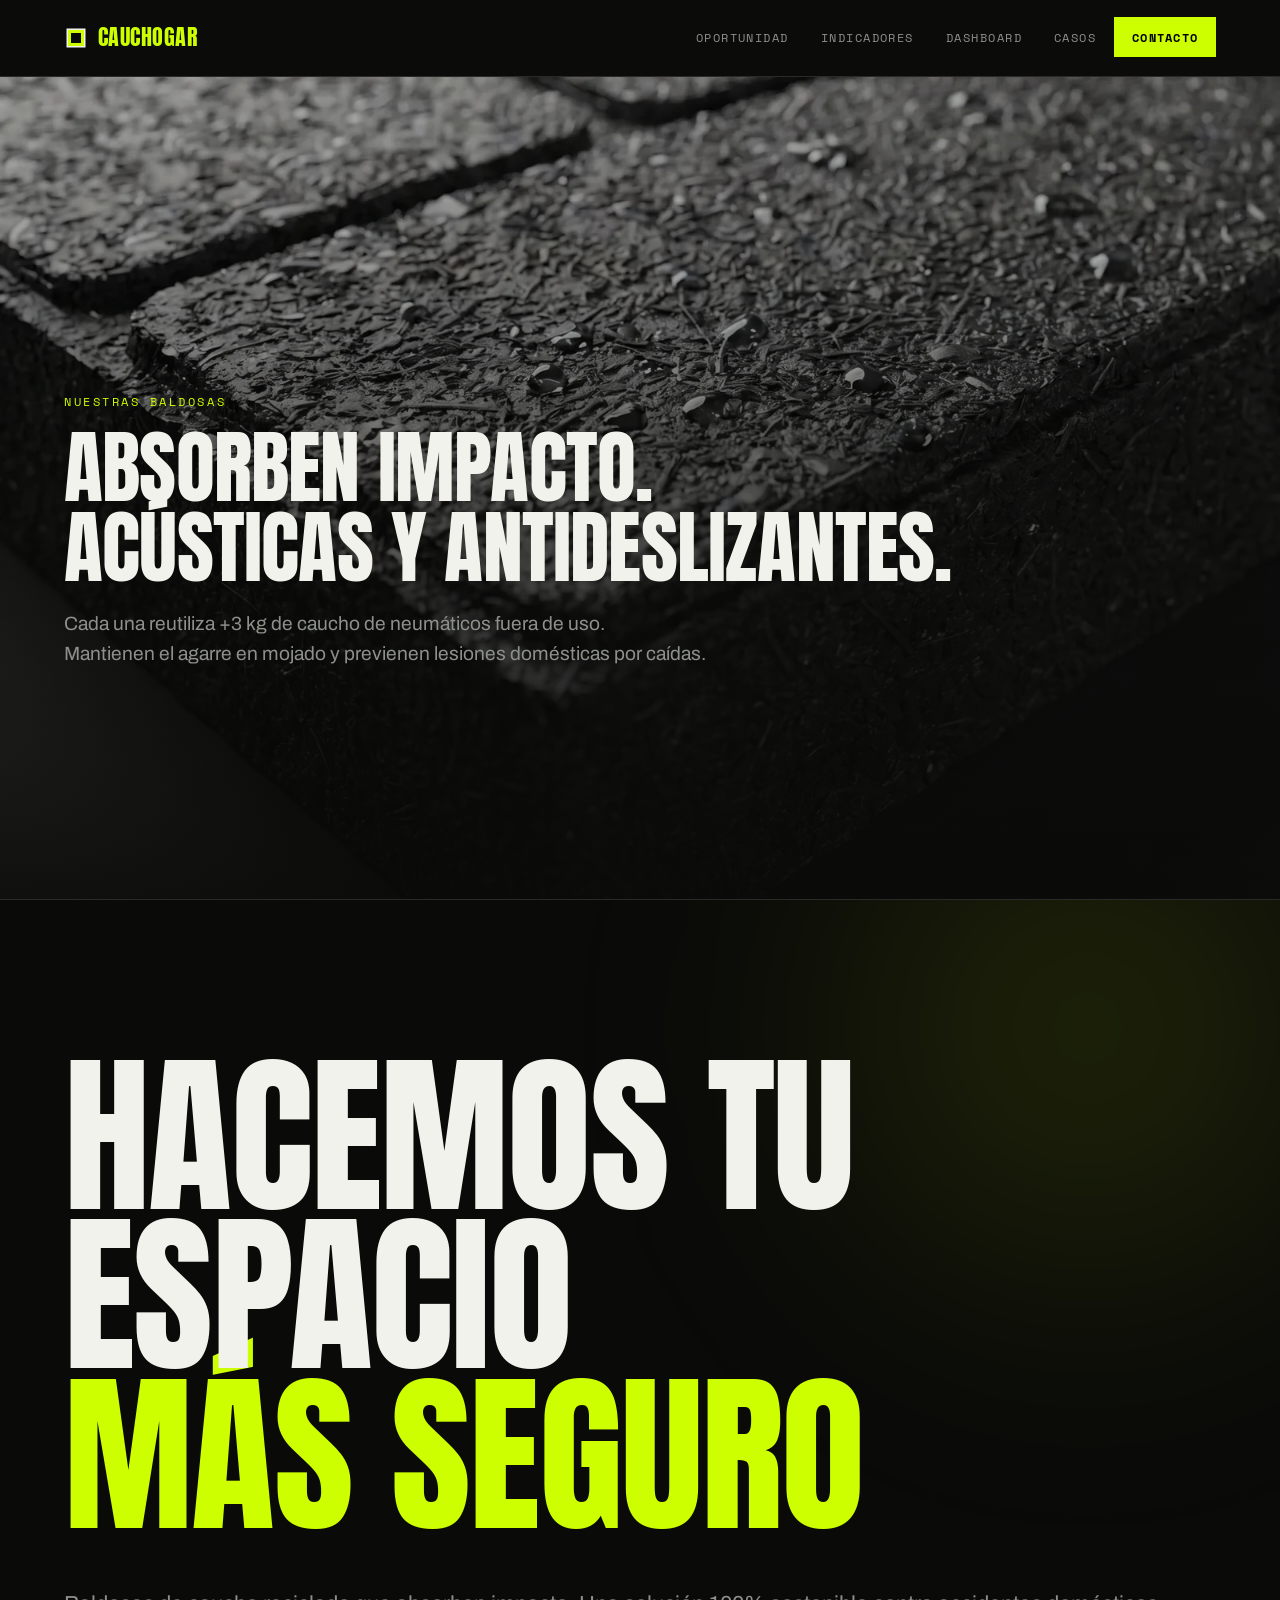
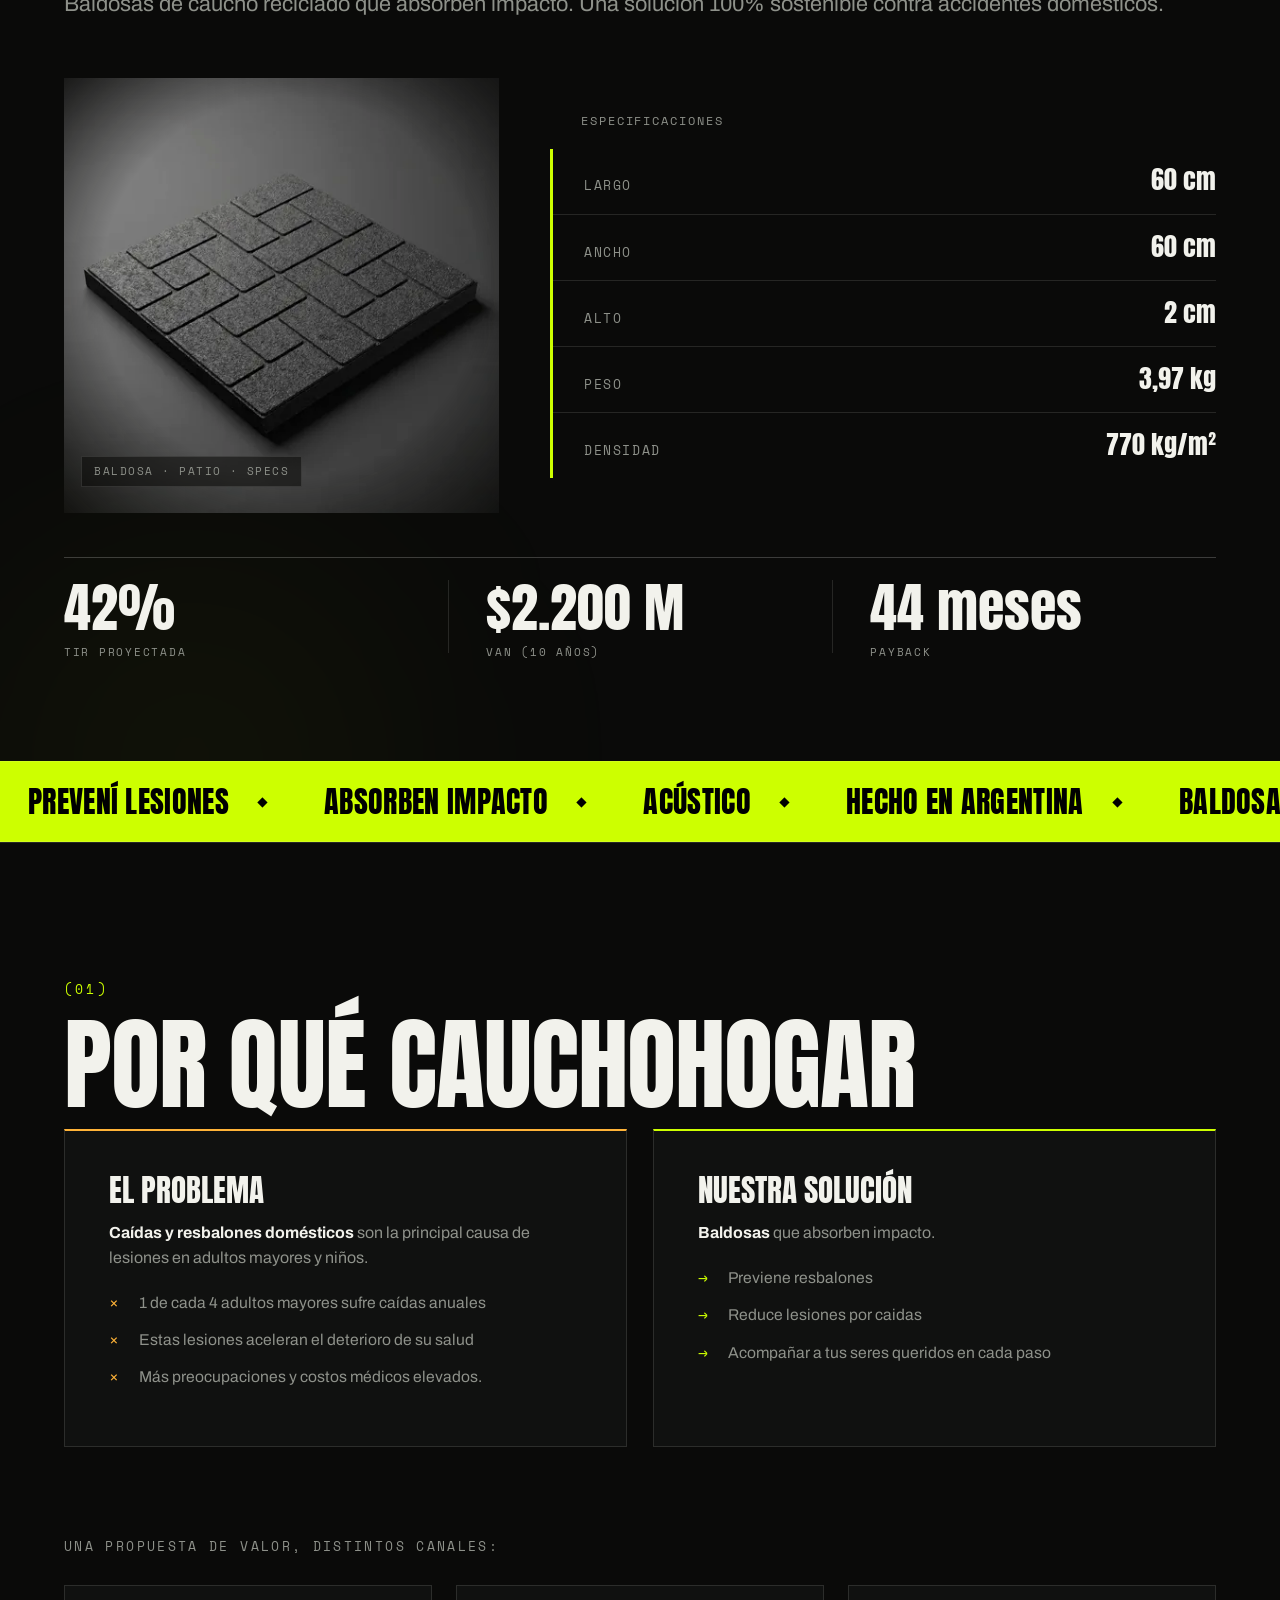
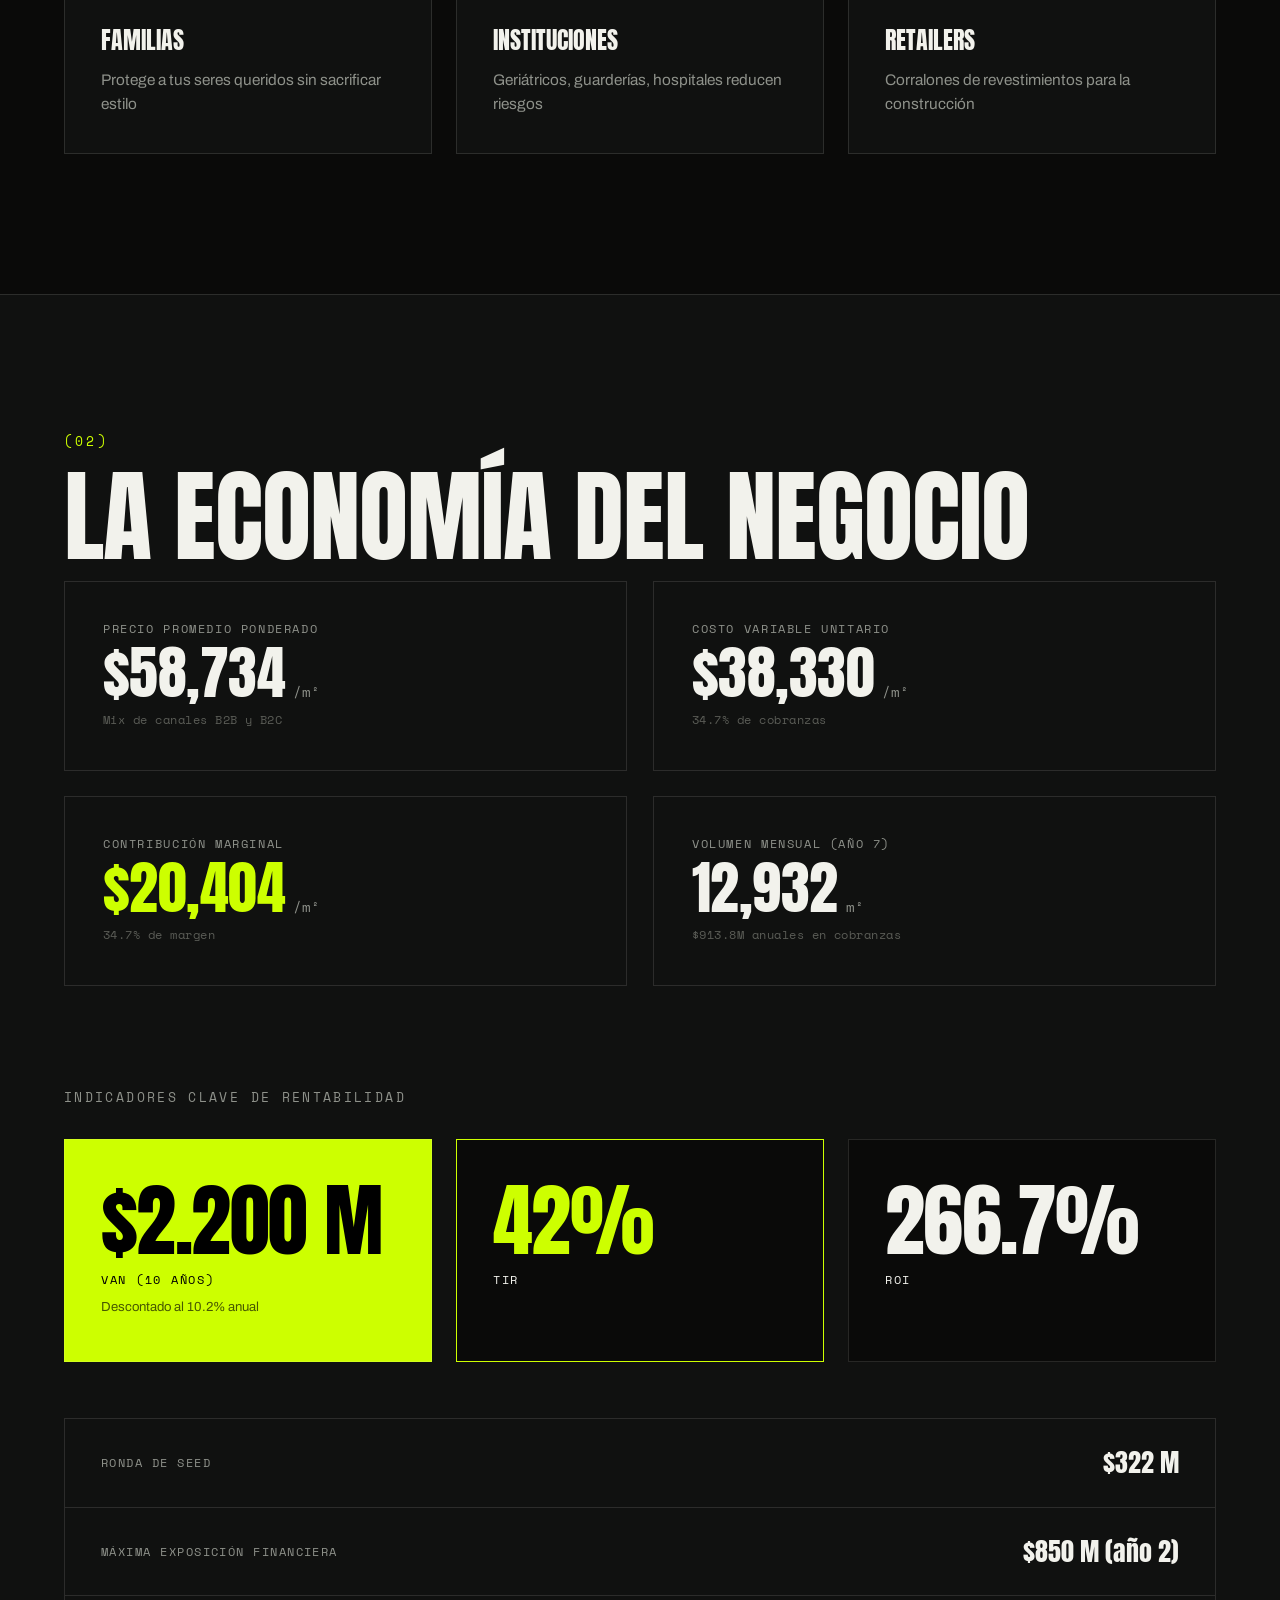
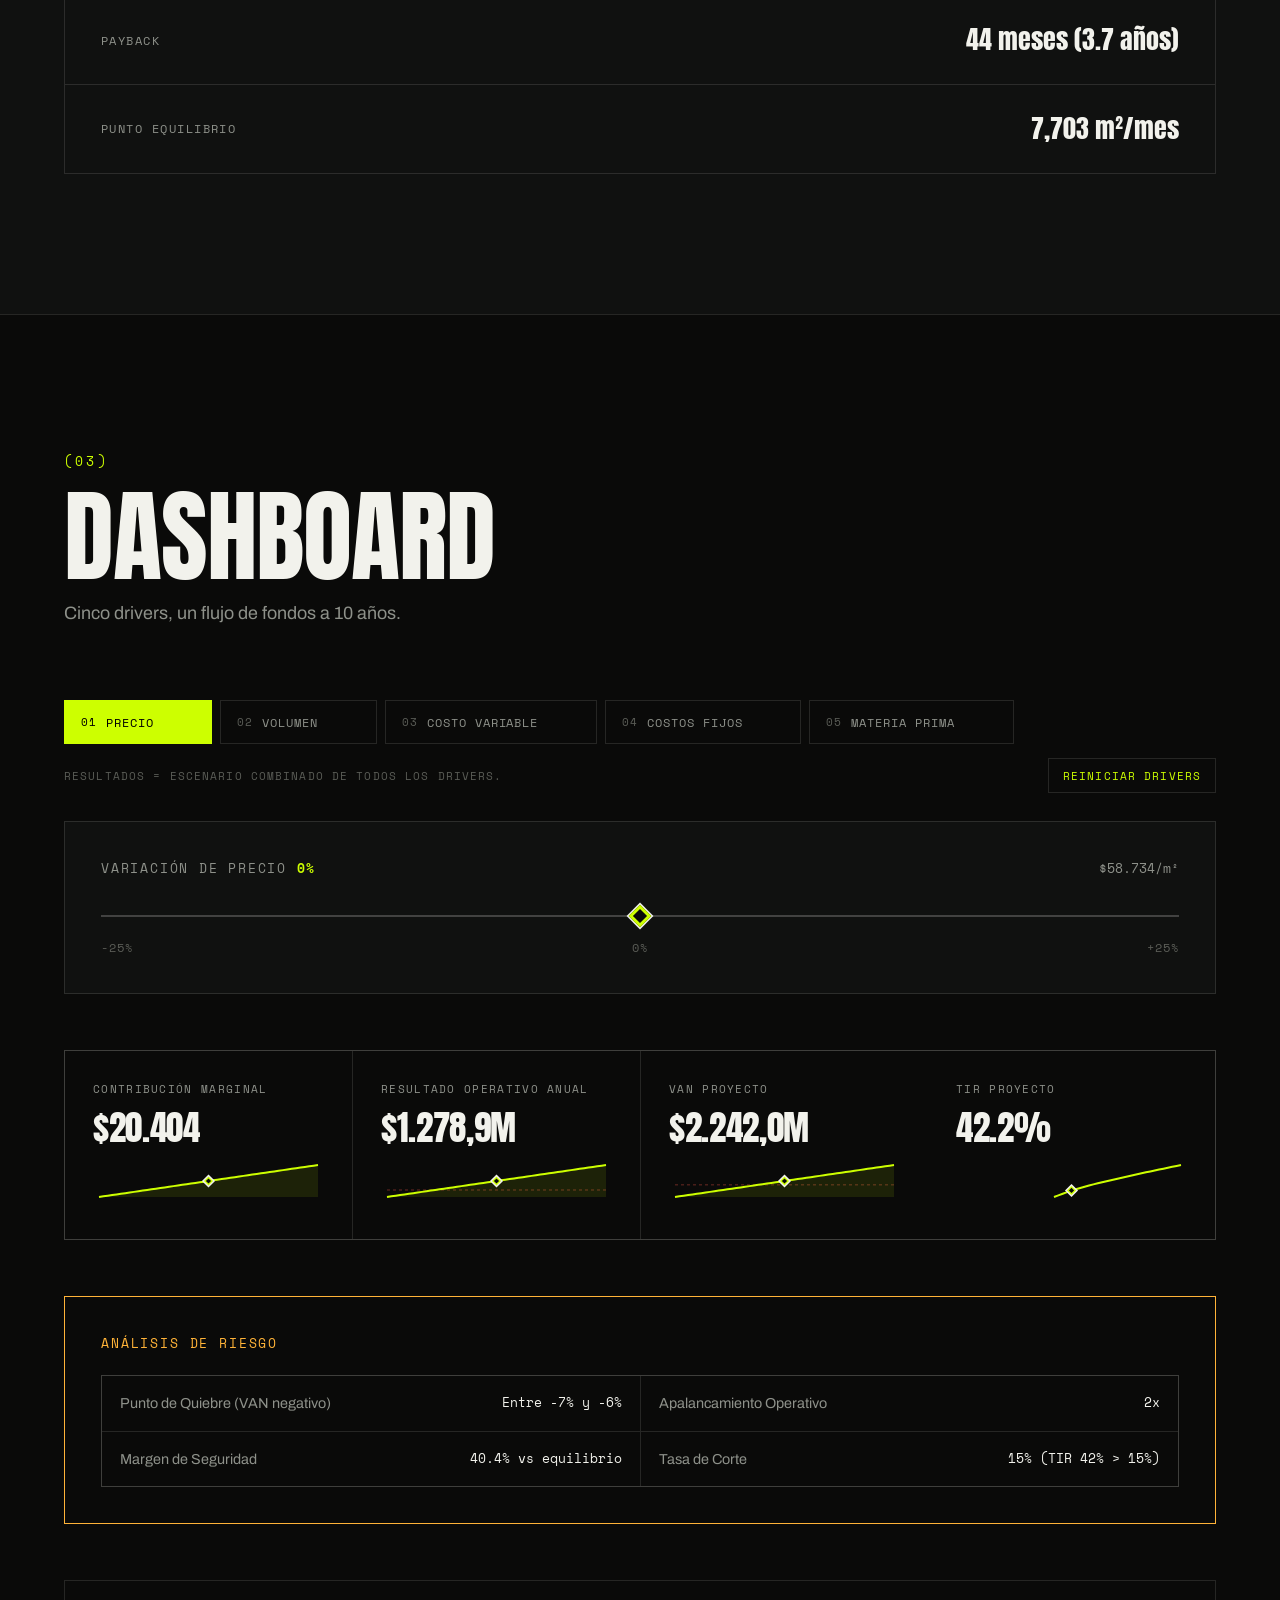
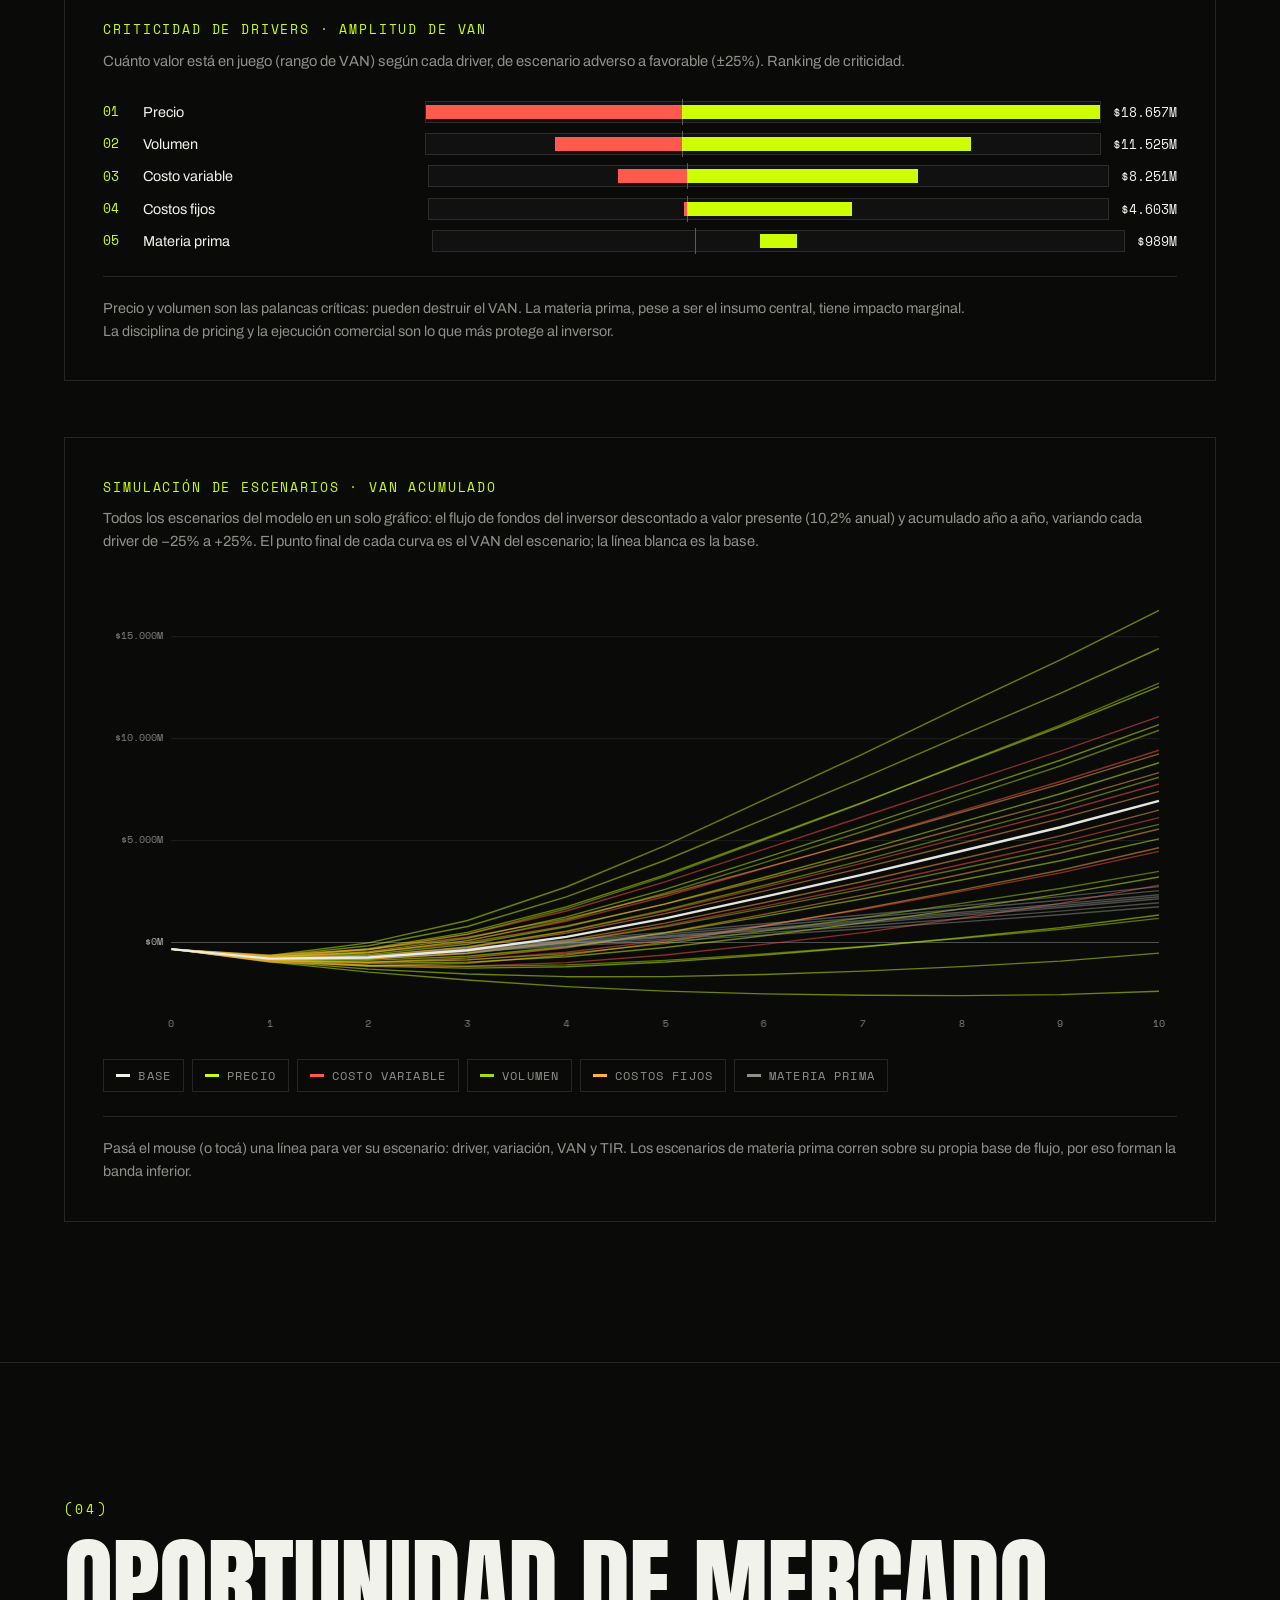
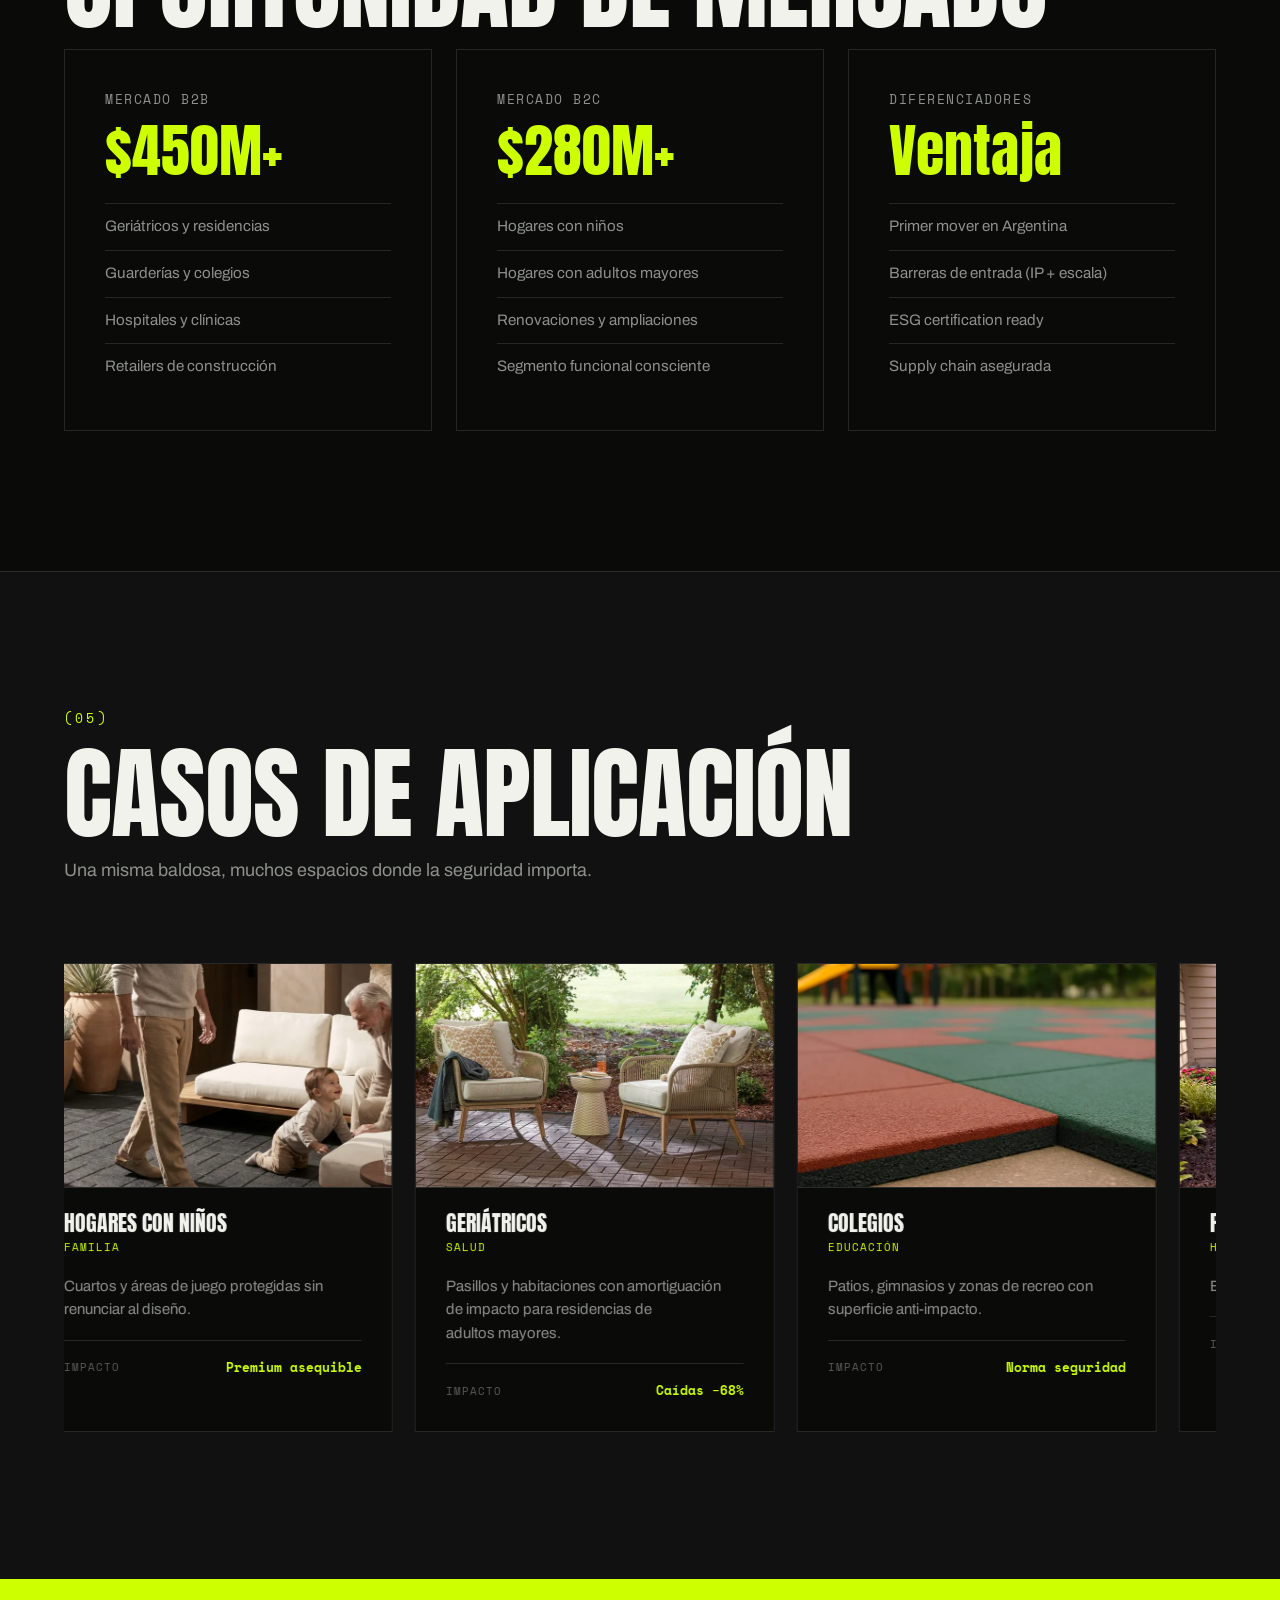
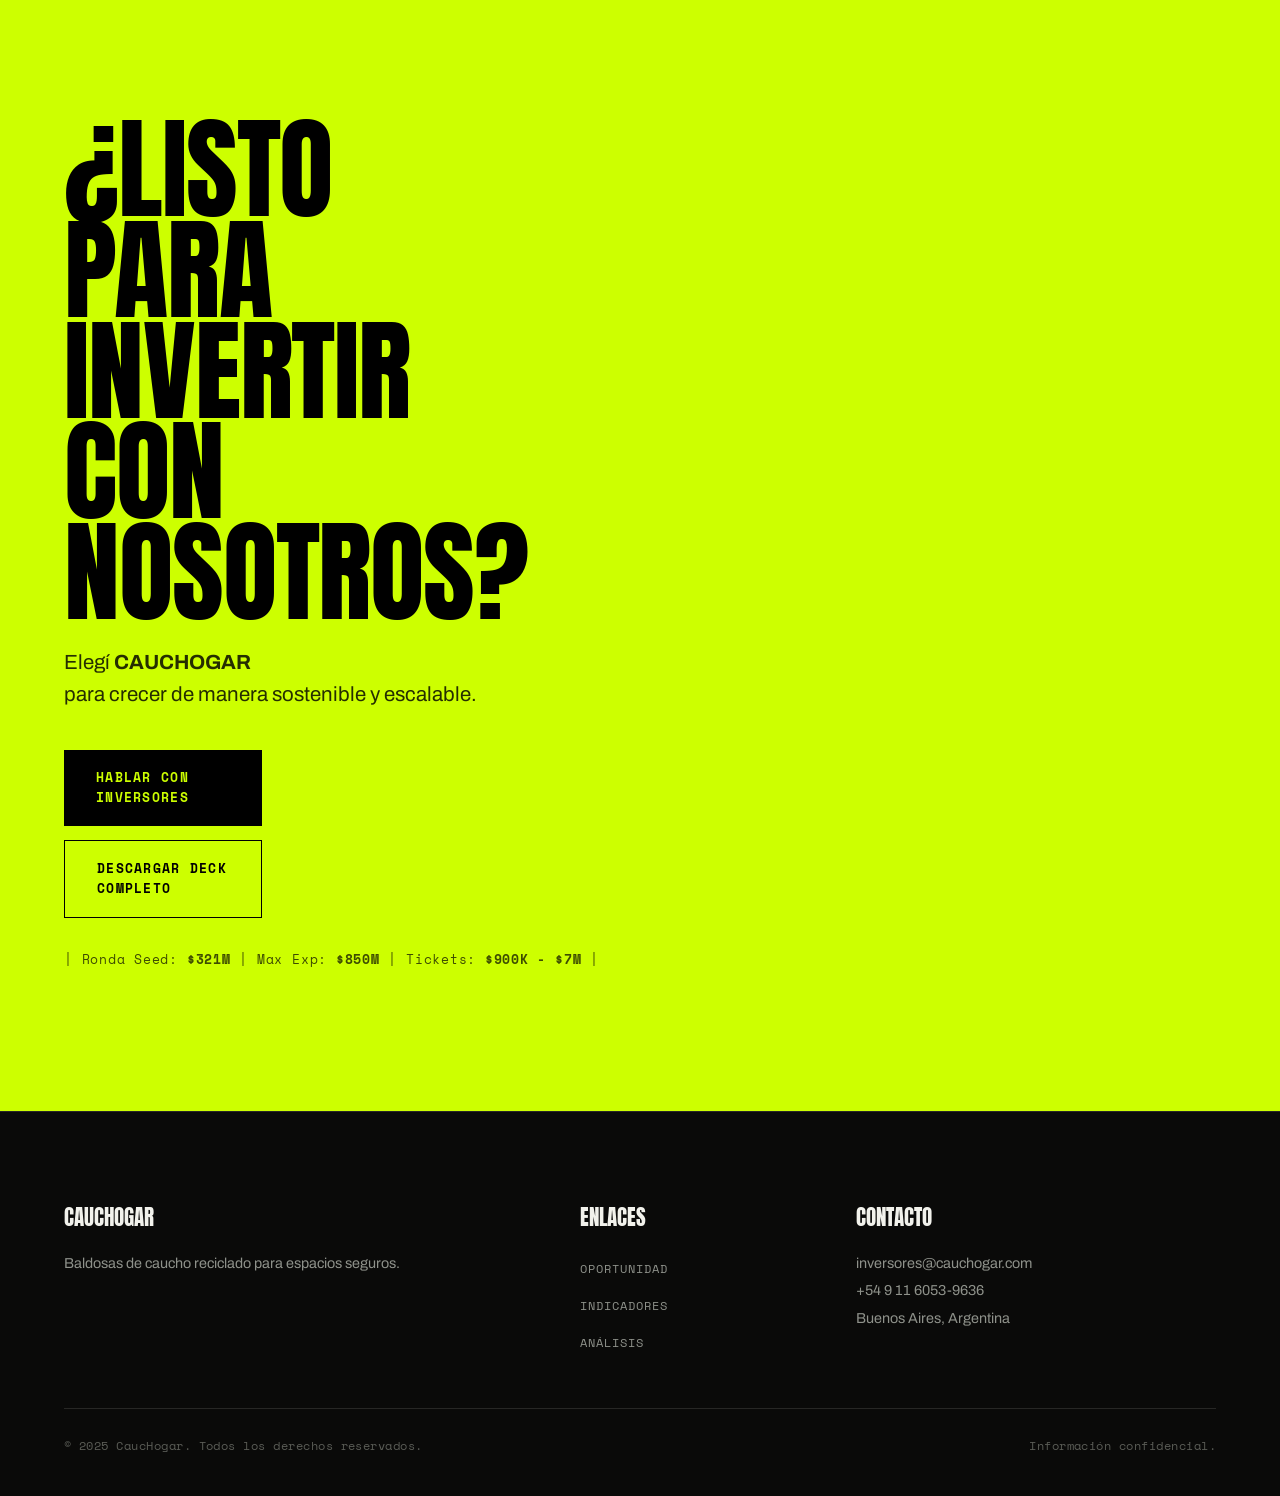
==== commit 15d4e810: "fix(dashboard): discount scenario curves so endpoints match VAN Curves accumulated nominal FF while " ====
--- a/layout.html
+++ b/layout.html
@@ -358,10 +358,10 @@
 
             <!-- Simulación de escenarios: las 39 trayectorias de la sheet DRIVERS(1) -->
             <div class="montecarlo">
-                <h4 class="mc-title">Simulación de Escenarios · FF Acumulado</h4>
-                <p class="mc-sub">Todos los escenarios del modelo en un solo gráfico: el flujo de fondos acumulado del inversor (años 0–10) variando cada driver de −25% a +25%. La línea blanca es el escenario base.</p>
+                <h4 class="mc-title">Simulación de Escenarios · VAN Acumulado</h4>
+                <p class="mc-sub">Todos los escenarios del modelo en un solo gráfico: el flujo de fondos del inversor descontado a valor presente (10,2% anual) y acumulado año a año, variando cada driver de −25% a +25%. El punto final de cada curva es el VAN del escenario; la línea blanca es la base.</p>
                 <div class="mc-wrap">
-                    <canvas id="mcChart" role="img" aria-label="Gráfico tipo simulación Monte Carlo: 39 trayectorias del flujo de fondos acumulado a 10 años, una por escenario de cada driver"></canvas>
+                    <canvas id="mcChart" role="img" aria-label="Gráfico tipo simulación Monte Carlo: 39 trayectorias del VAN acumulado a 10 años, una por escenario de cada driver"></canvas>
                     <div class="mc-tip" id="mcTip" hidden></div>
                 </div>
                 <div class="mc-legend" id="mcLegend" role="group" aria-label="Mostrar u ocultar drivers del gráfico"></div>
--- a/styles.css
+++ b/styles.css
@@ -722,6 +722,10 @@
     color: var(--ink); background: rgba(10, 10, 9, .92); border: 1px solid var(--line-2);
     padding: 8px 10px;
 }
+/* En angosto el texto del tip no entra en una línea: dejarlo wrappear */
+@media (max-width: 640px) {
+    .mc-tip { white-space: normal; max-width: 86%; }
+}
 .mc-legend { display: flex; flex-wrap: wrap; gap: 8px; margin-top: 18px; }
 .mc-legend-item {
     display: inline-flex; align-items: center; gap: 8px;
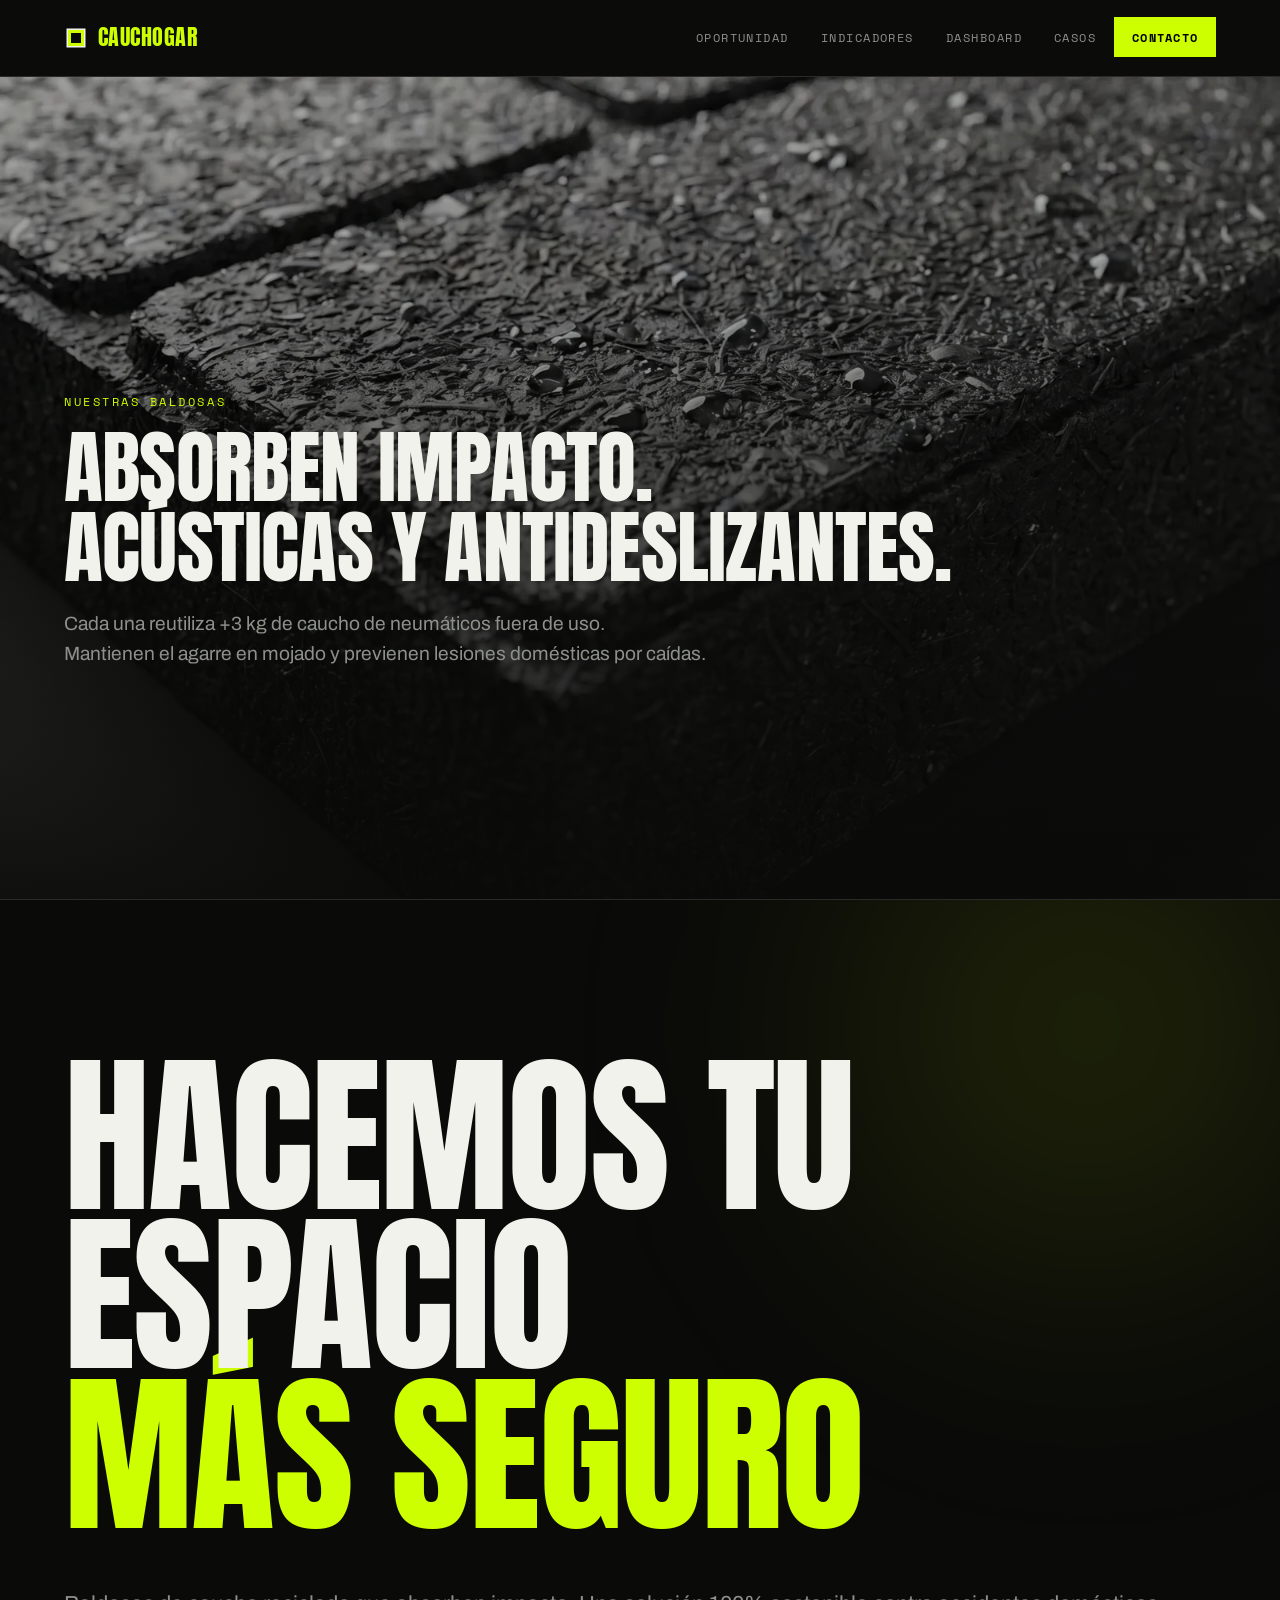
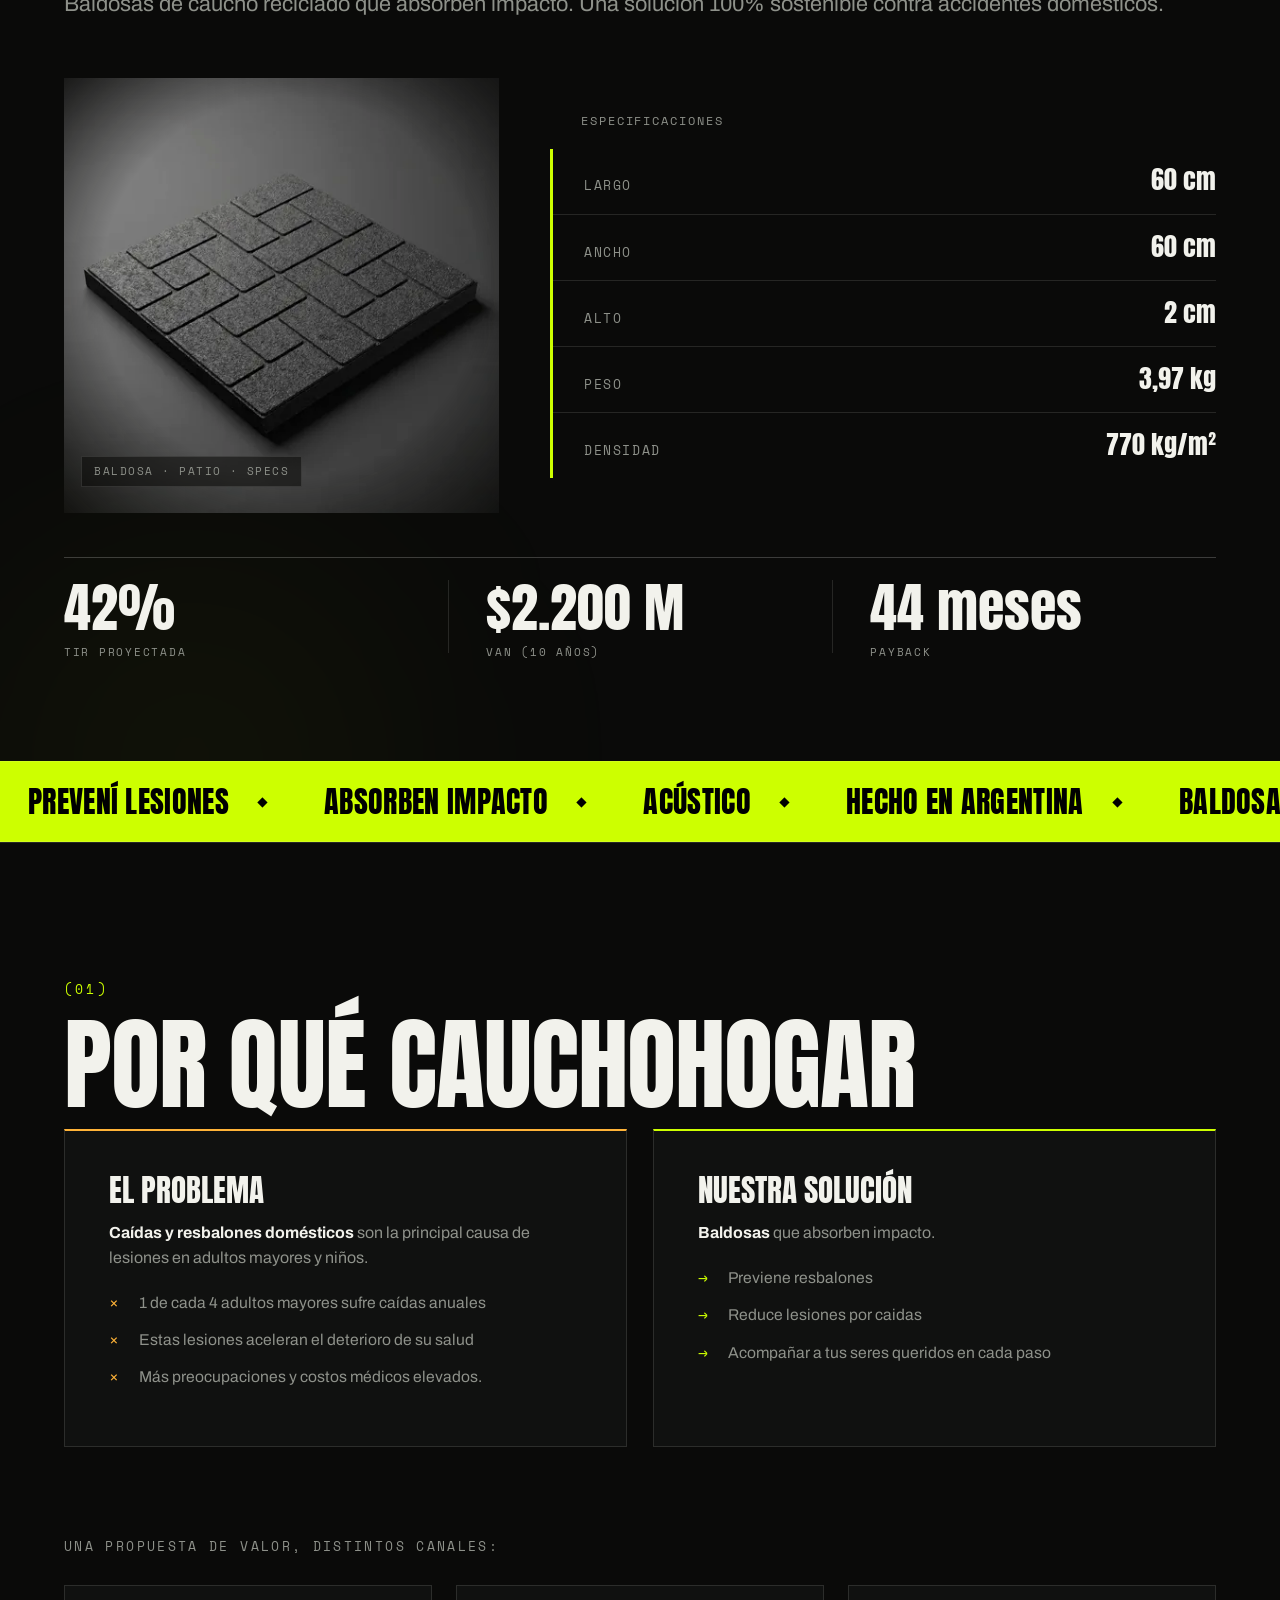
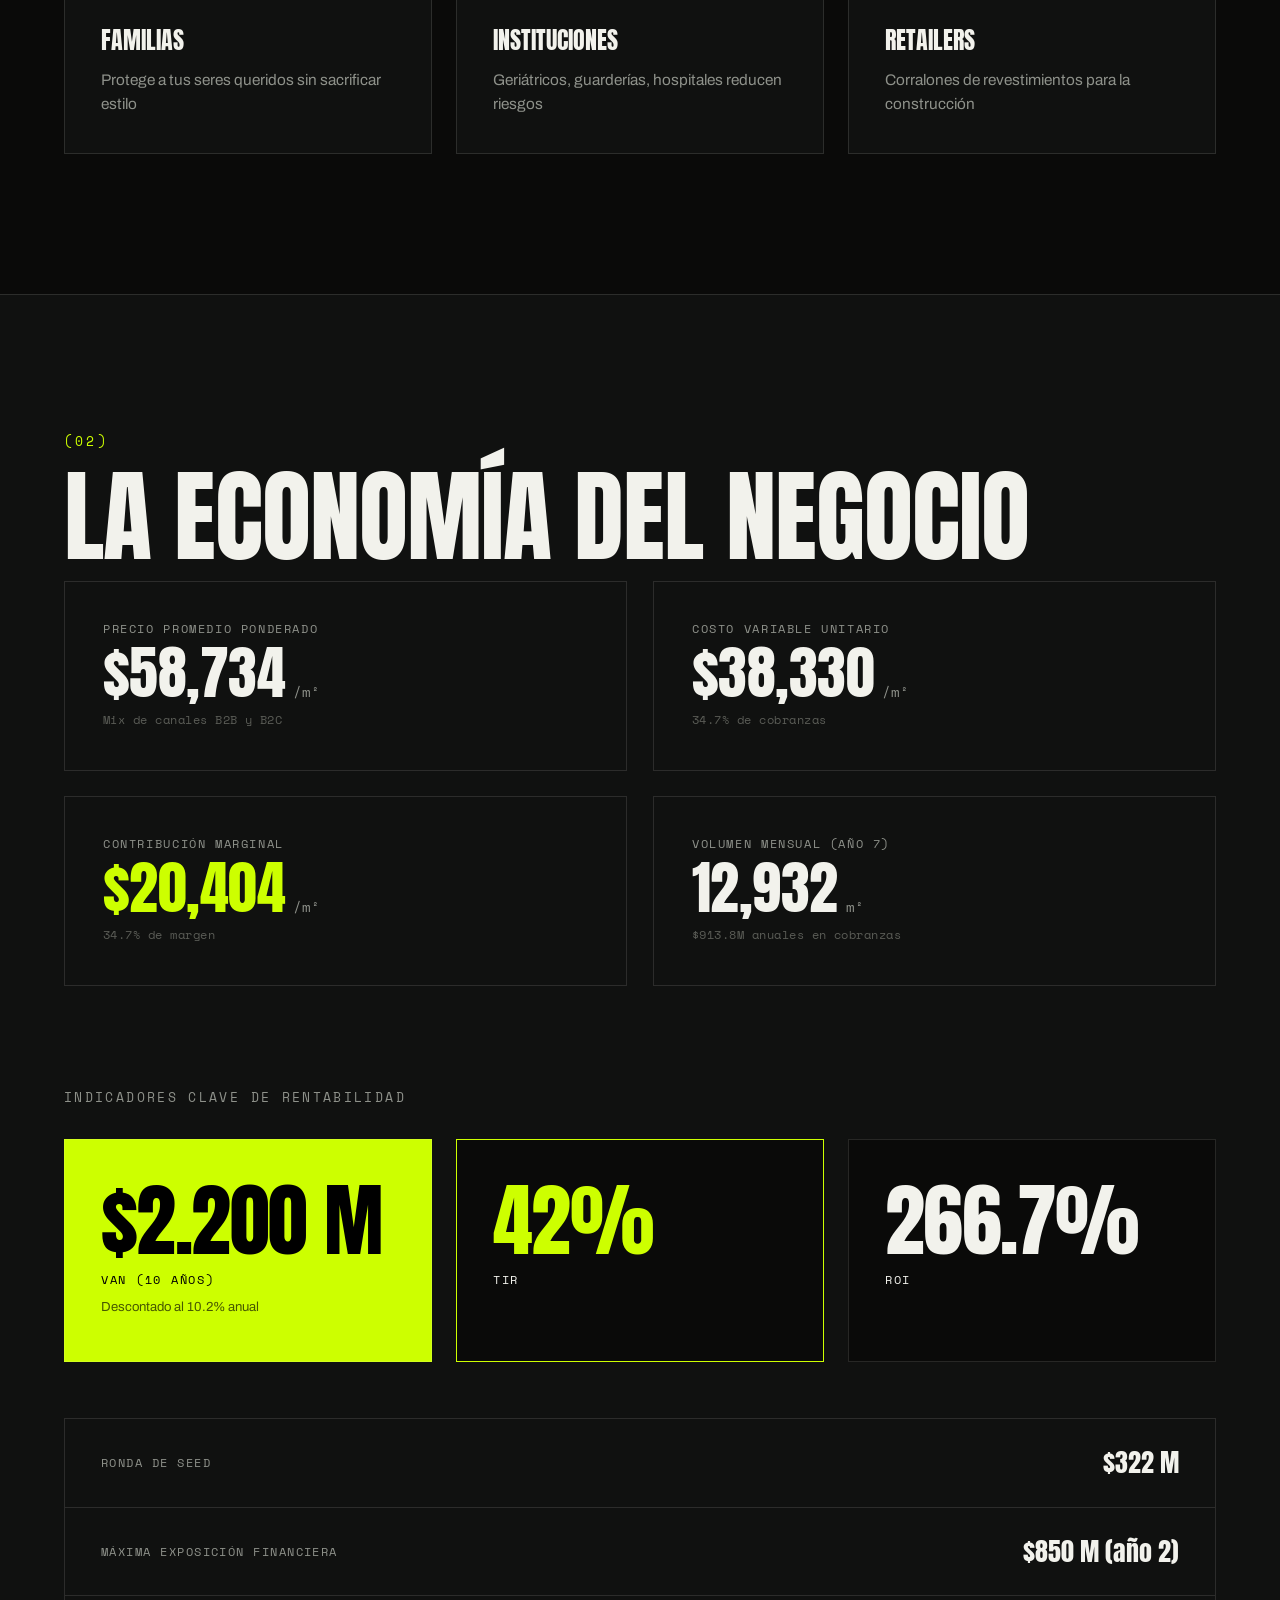
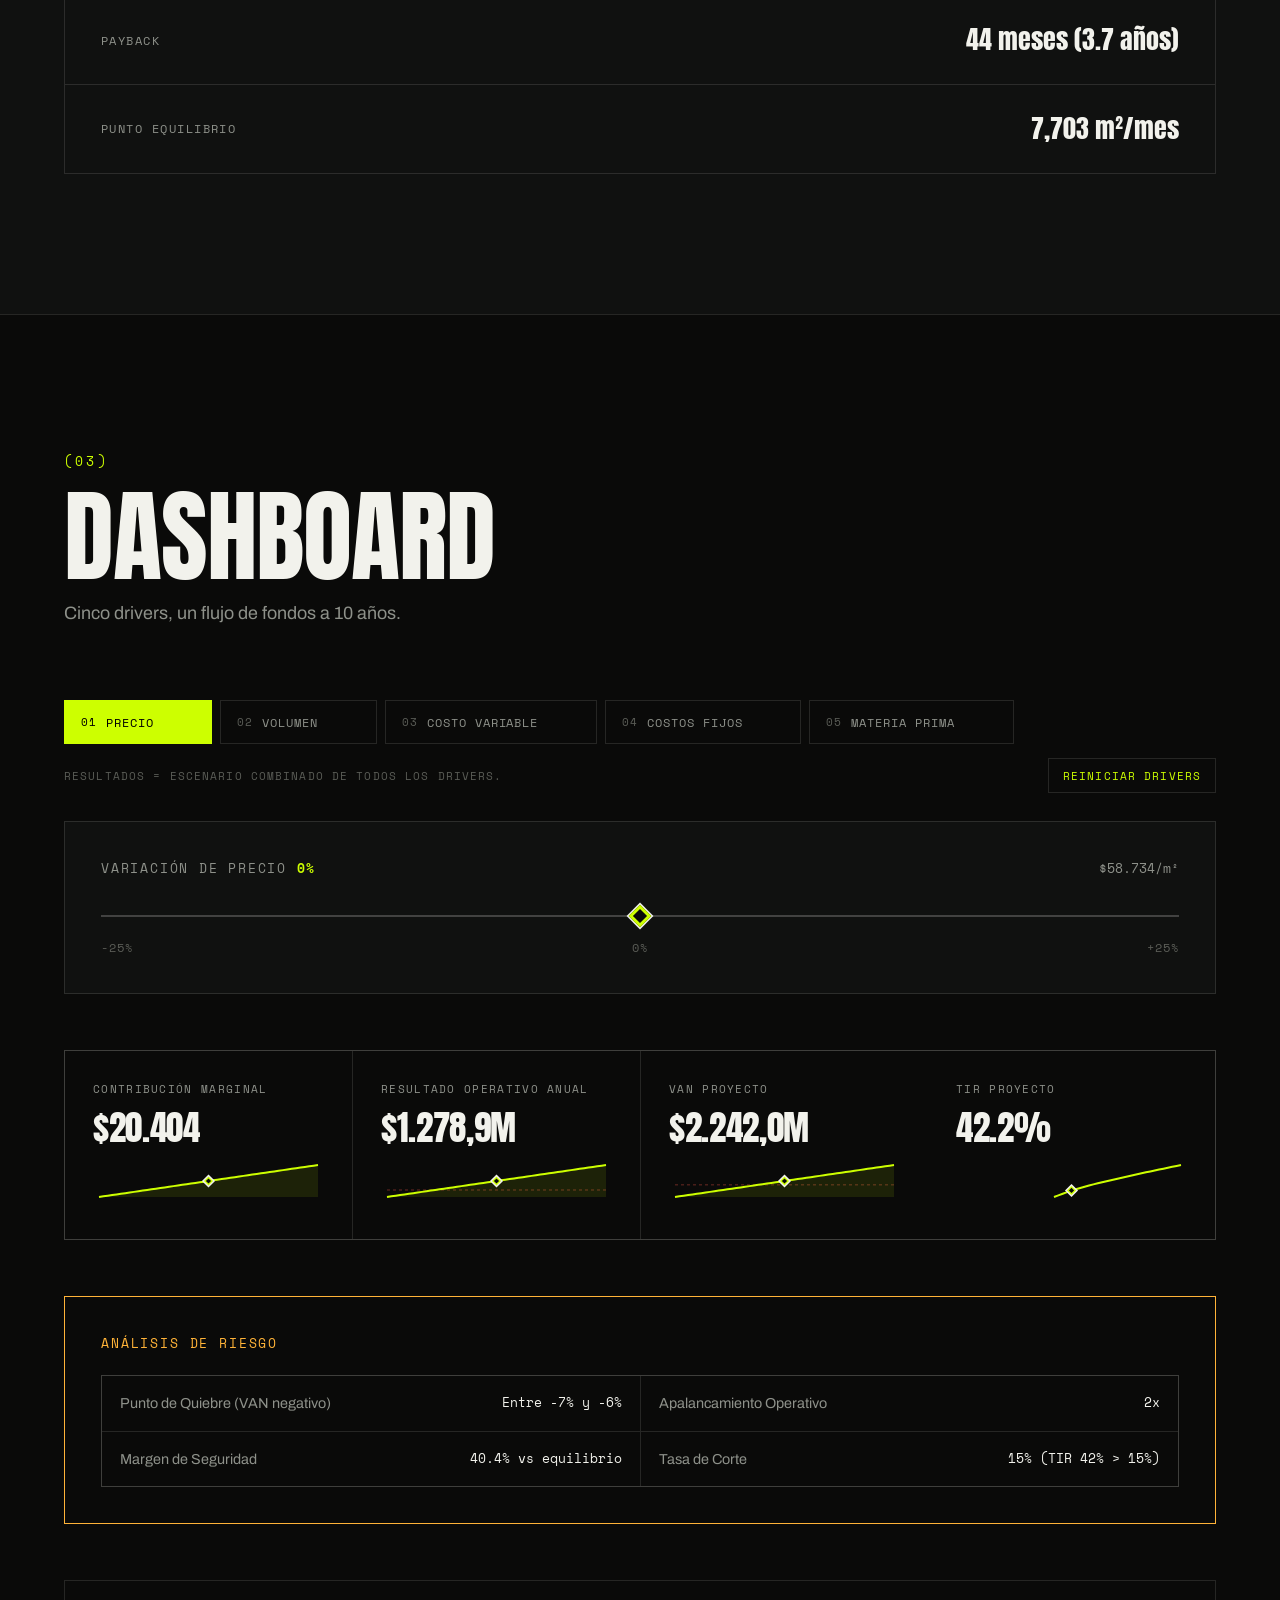
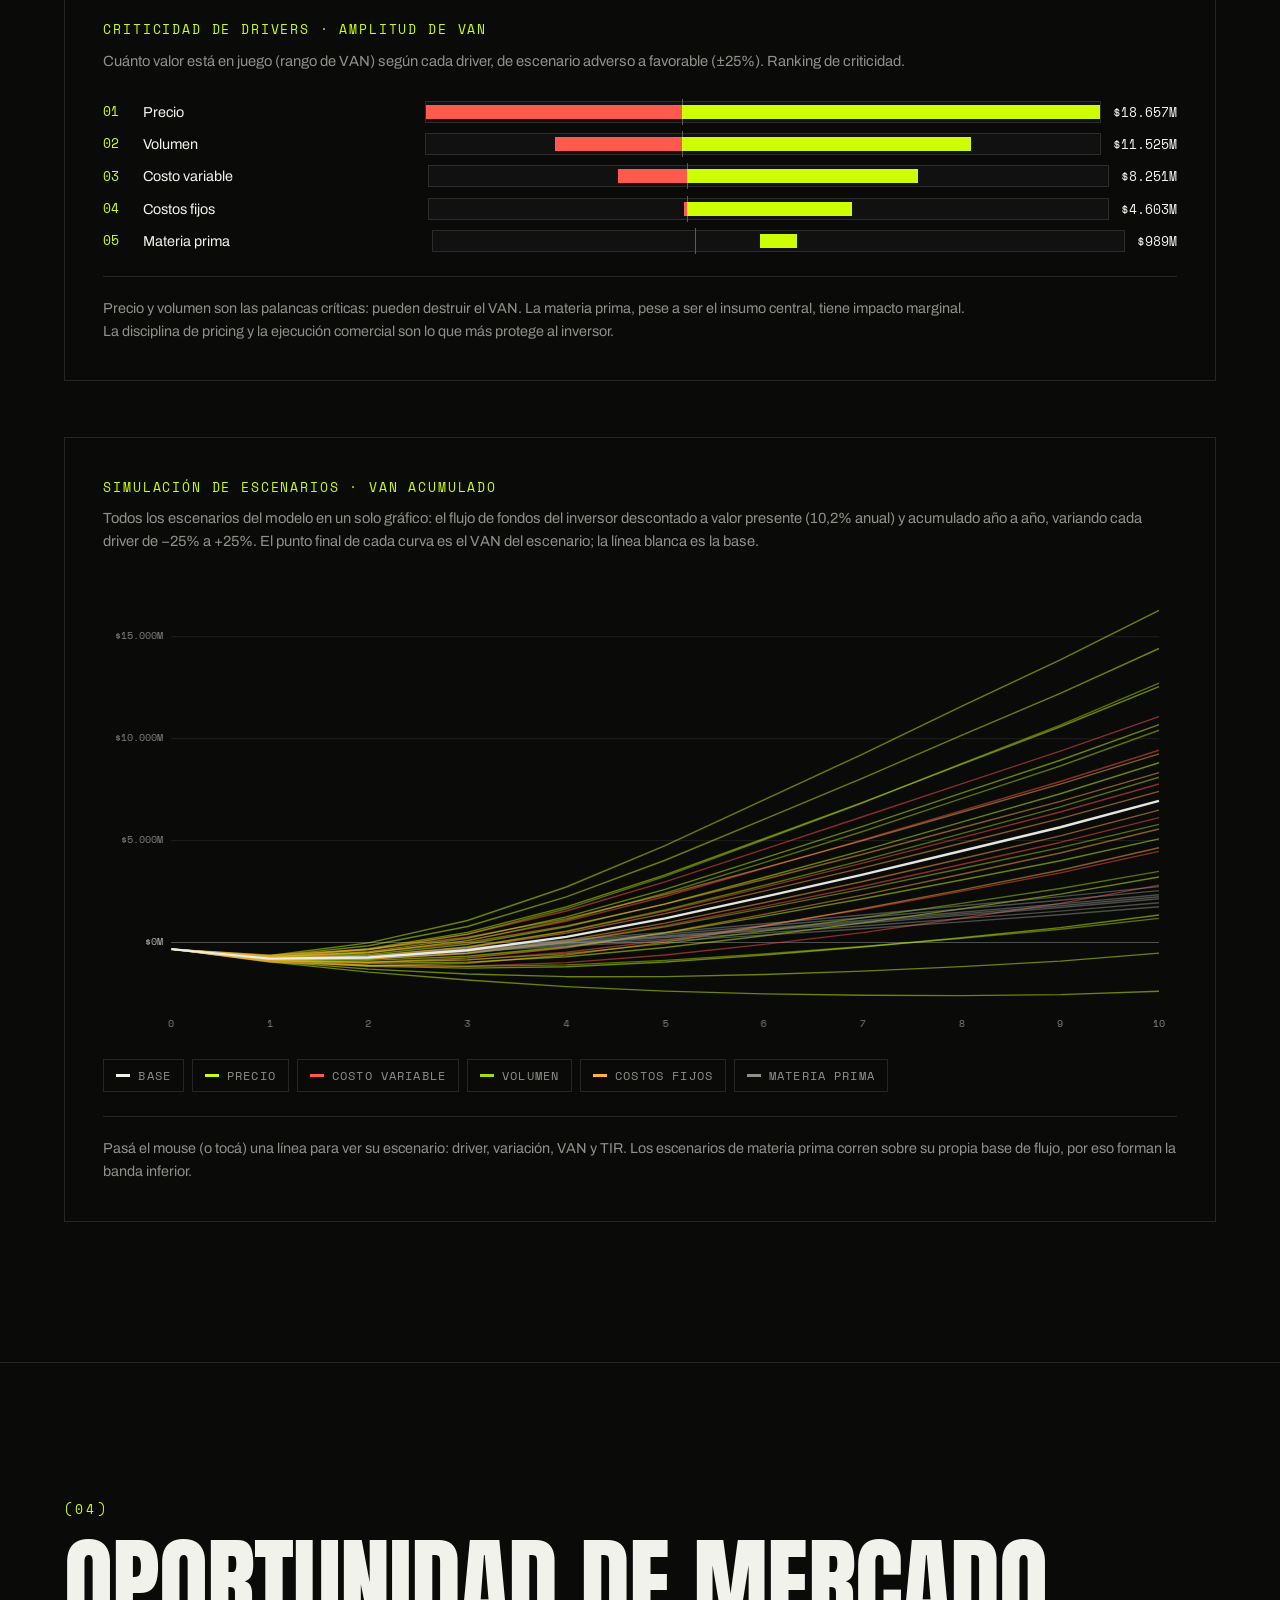
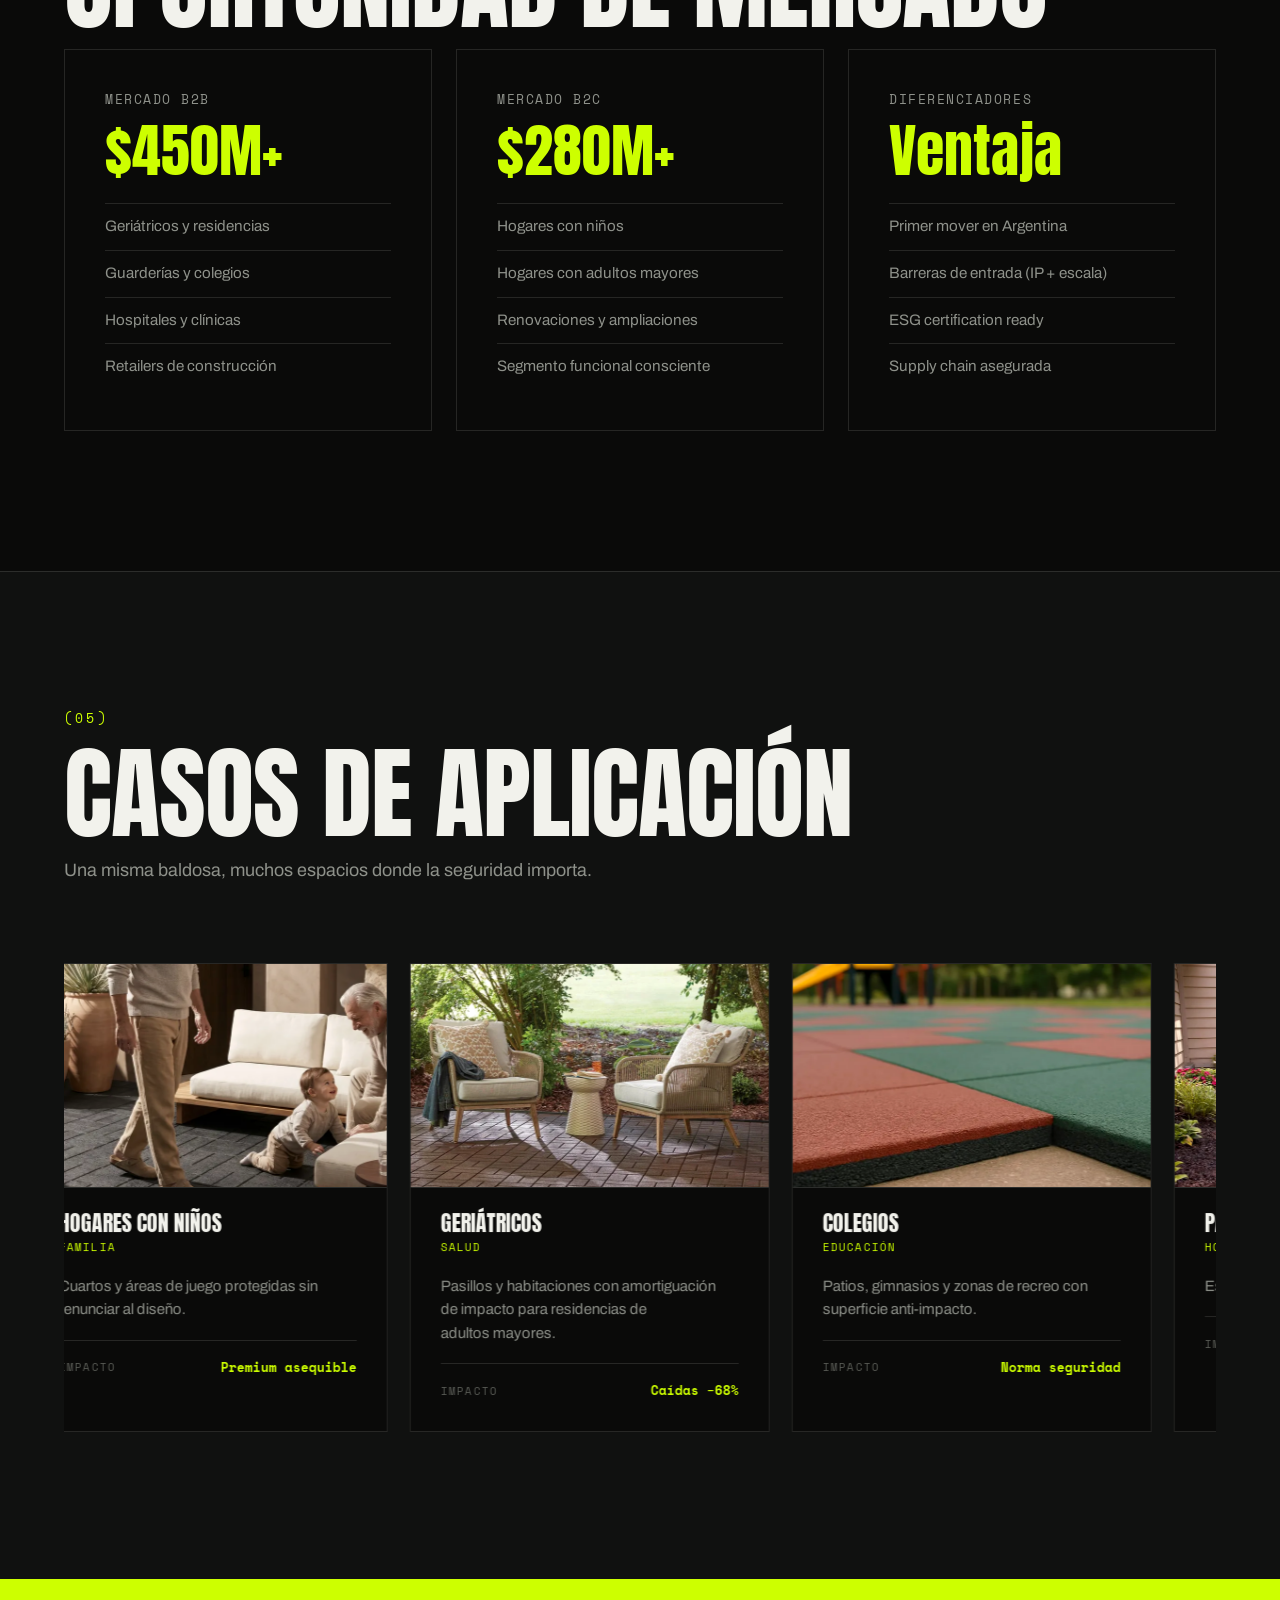
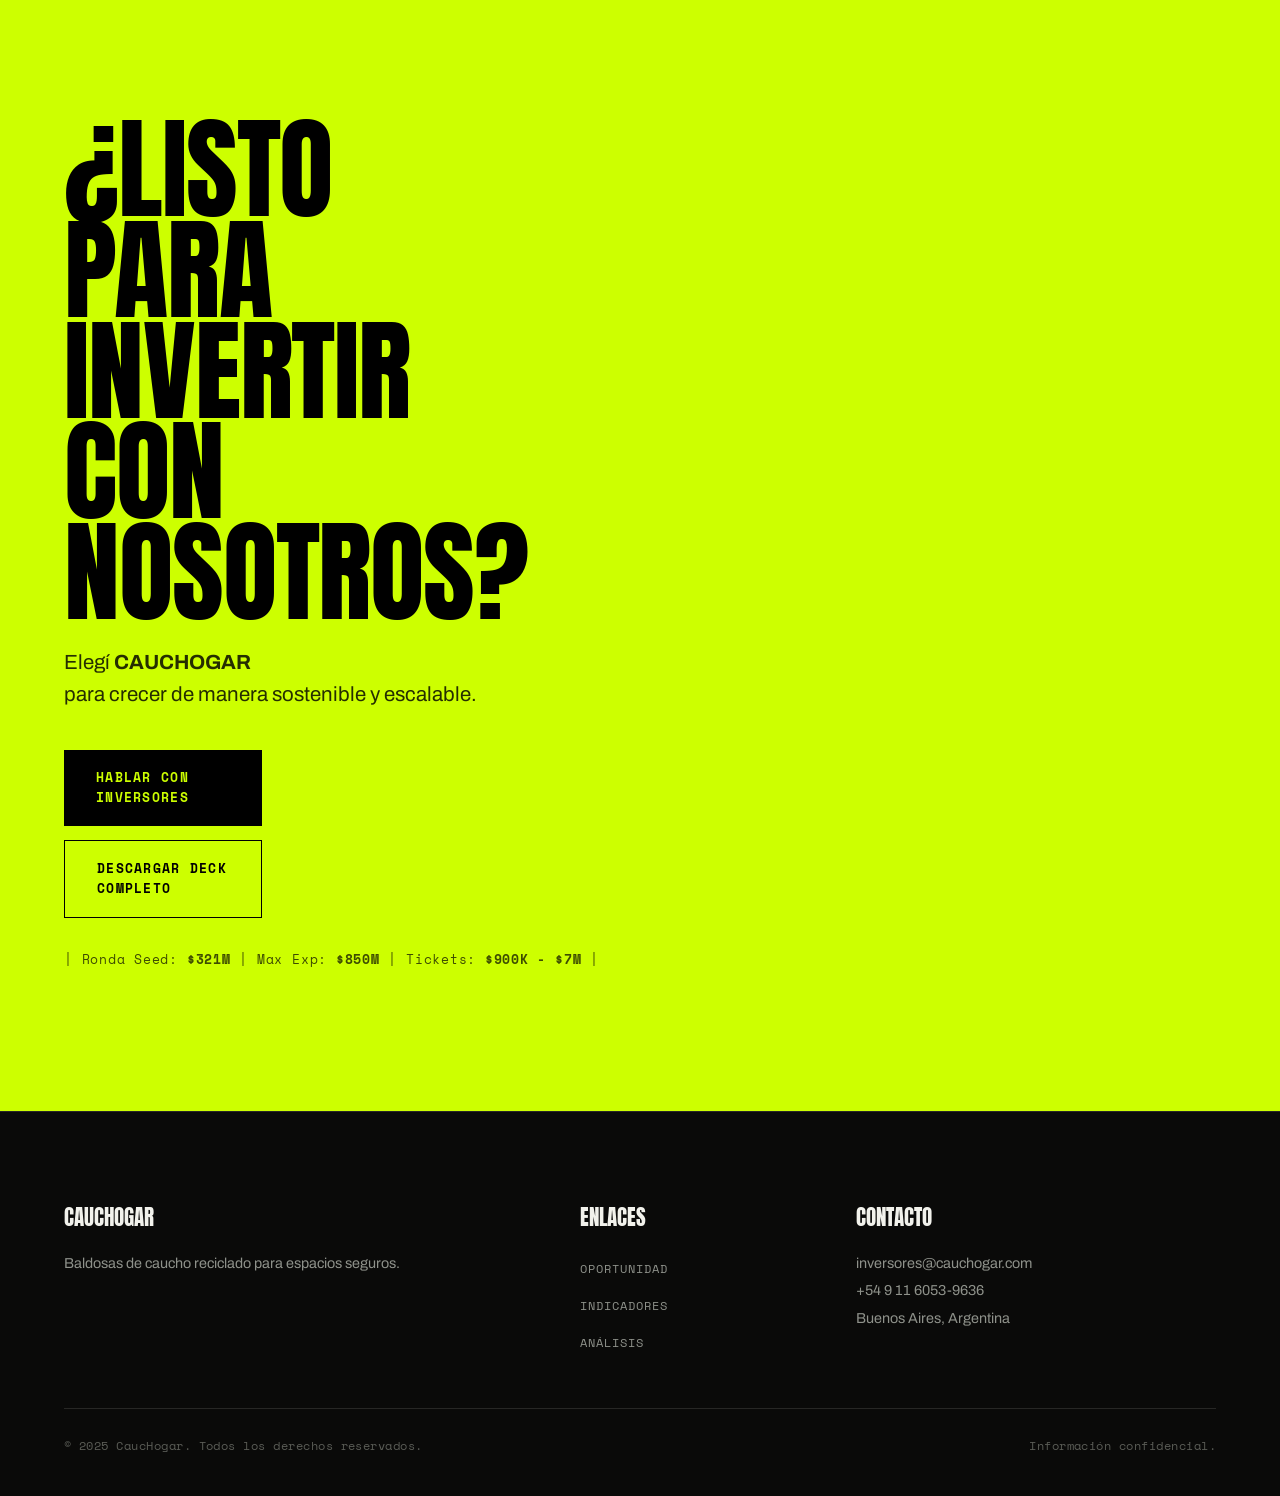
==== commit 47ee6fa6: "feat: add favicon matching logo mark" ====
--- a/layout.html
+++ b/layout.html
@@ -5,6 +5,8 @@
     <meta name="viewport" content="width=device-width, initial-scale=1.0">
     <title>CaucHogar — Baldosas que absorben impacto </title>
     <meta name="description" content="Baldosas de caucho reciclado que absorben impacto. Una solución 100% sostenible contra accidentes domésticos. Oportunidad de inversión: 42% TIR.">
+    <link rel="icon" href="favicon.svg" type="image/svg+xml">
+    <link rel="icon" href="favicon.png" type="image/png" sizes="64x64">
     <link rel="preconnect" href="https://fonts.googleapis.com">
     <link rel="preconnect" href="https://fonts.gstatic.com" crossorigin>
     <link href="https://fonts.googleapis.com/css2?family=Anton&family=Archivo:wght@400;500;600;700;800;900&family=Space+Mono:wght@400;700&display=swap" rel="stylesheet">
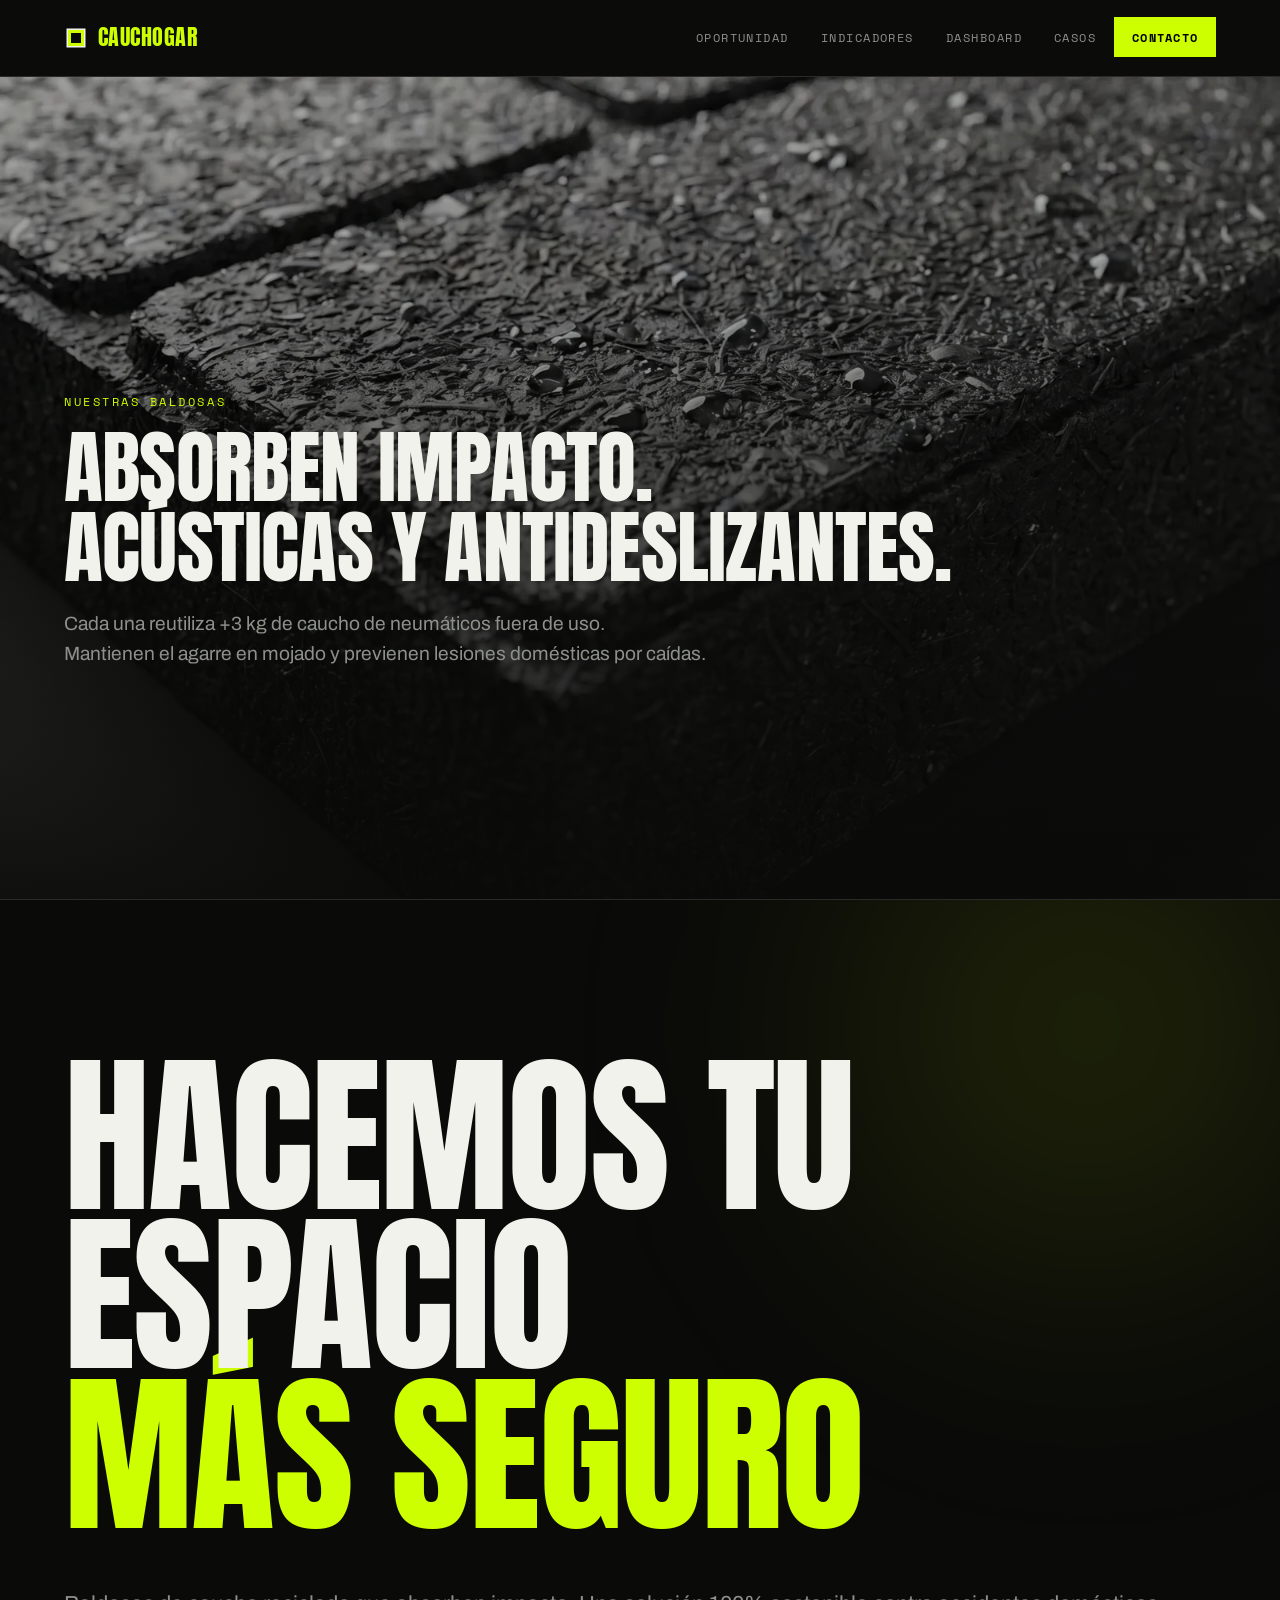
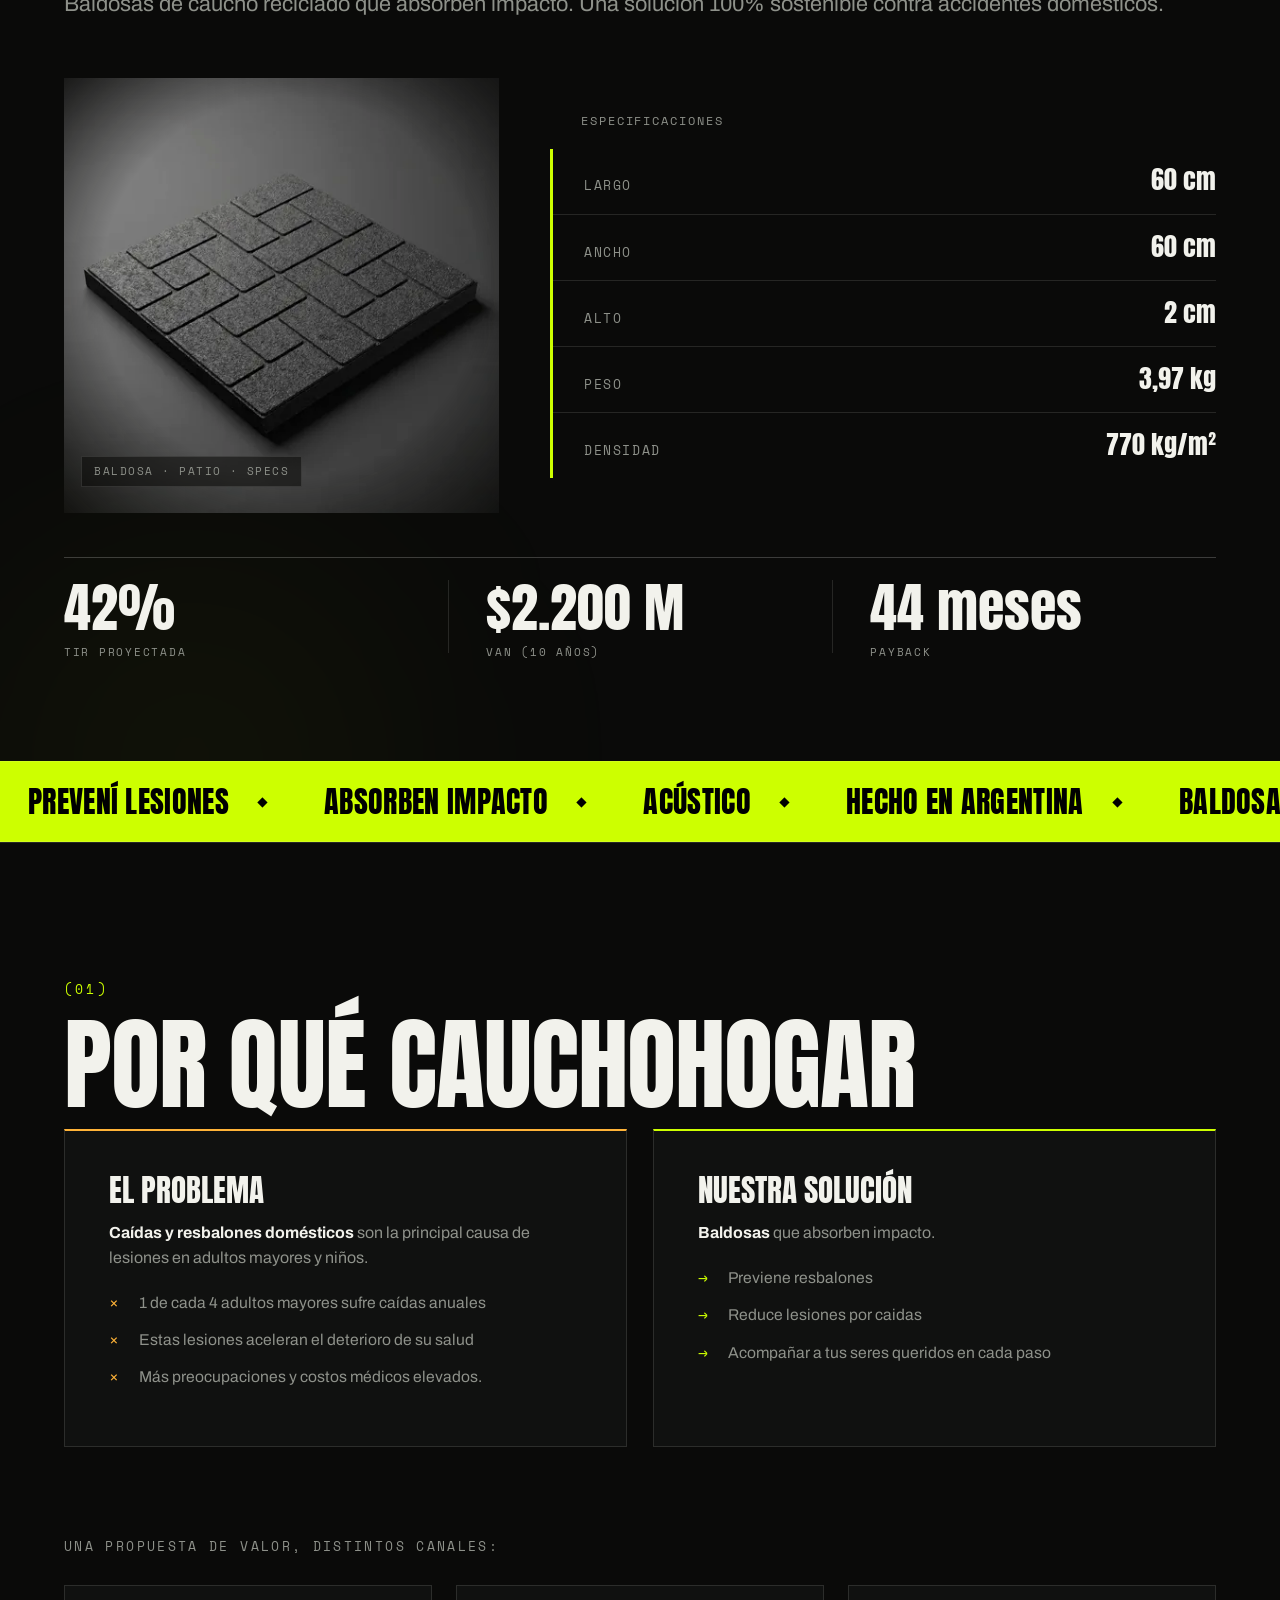
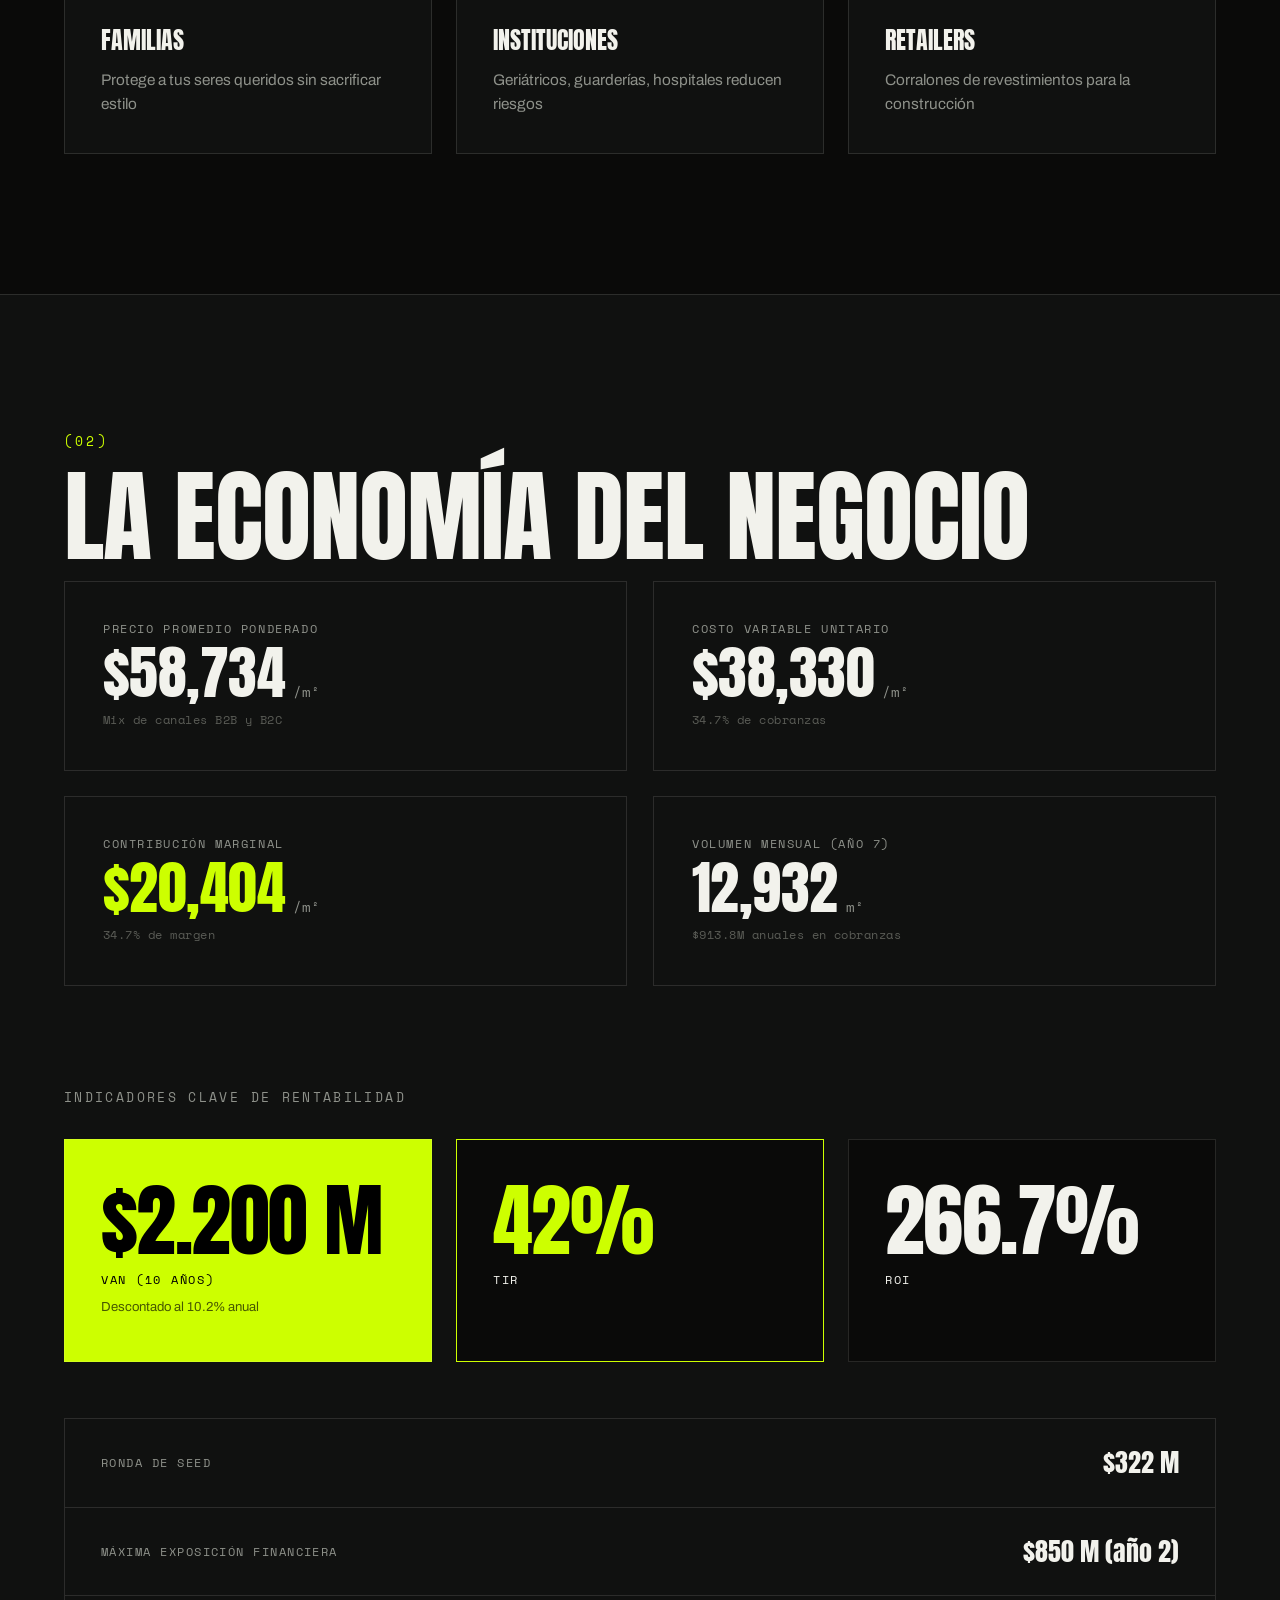
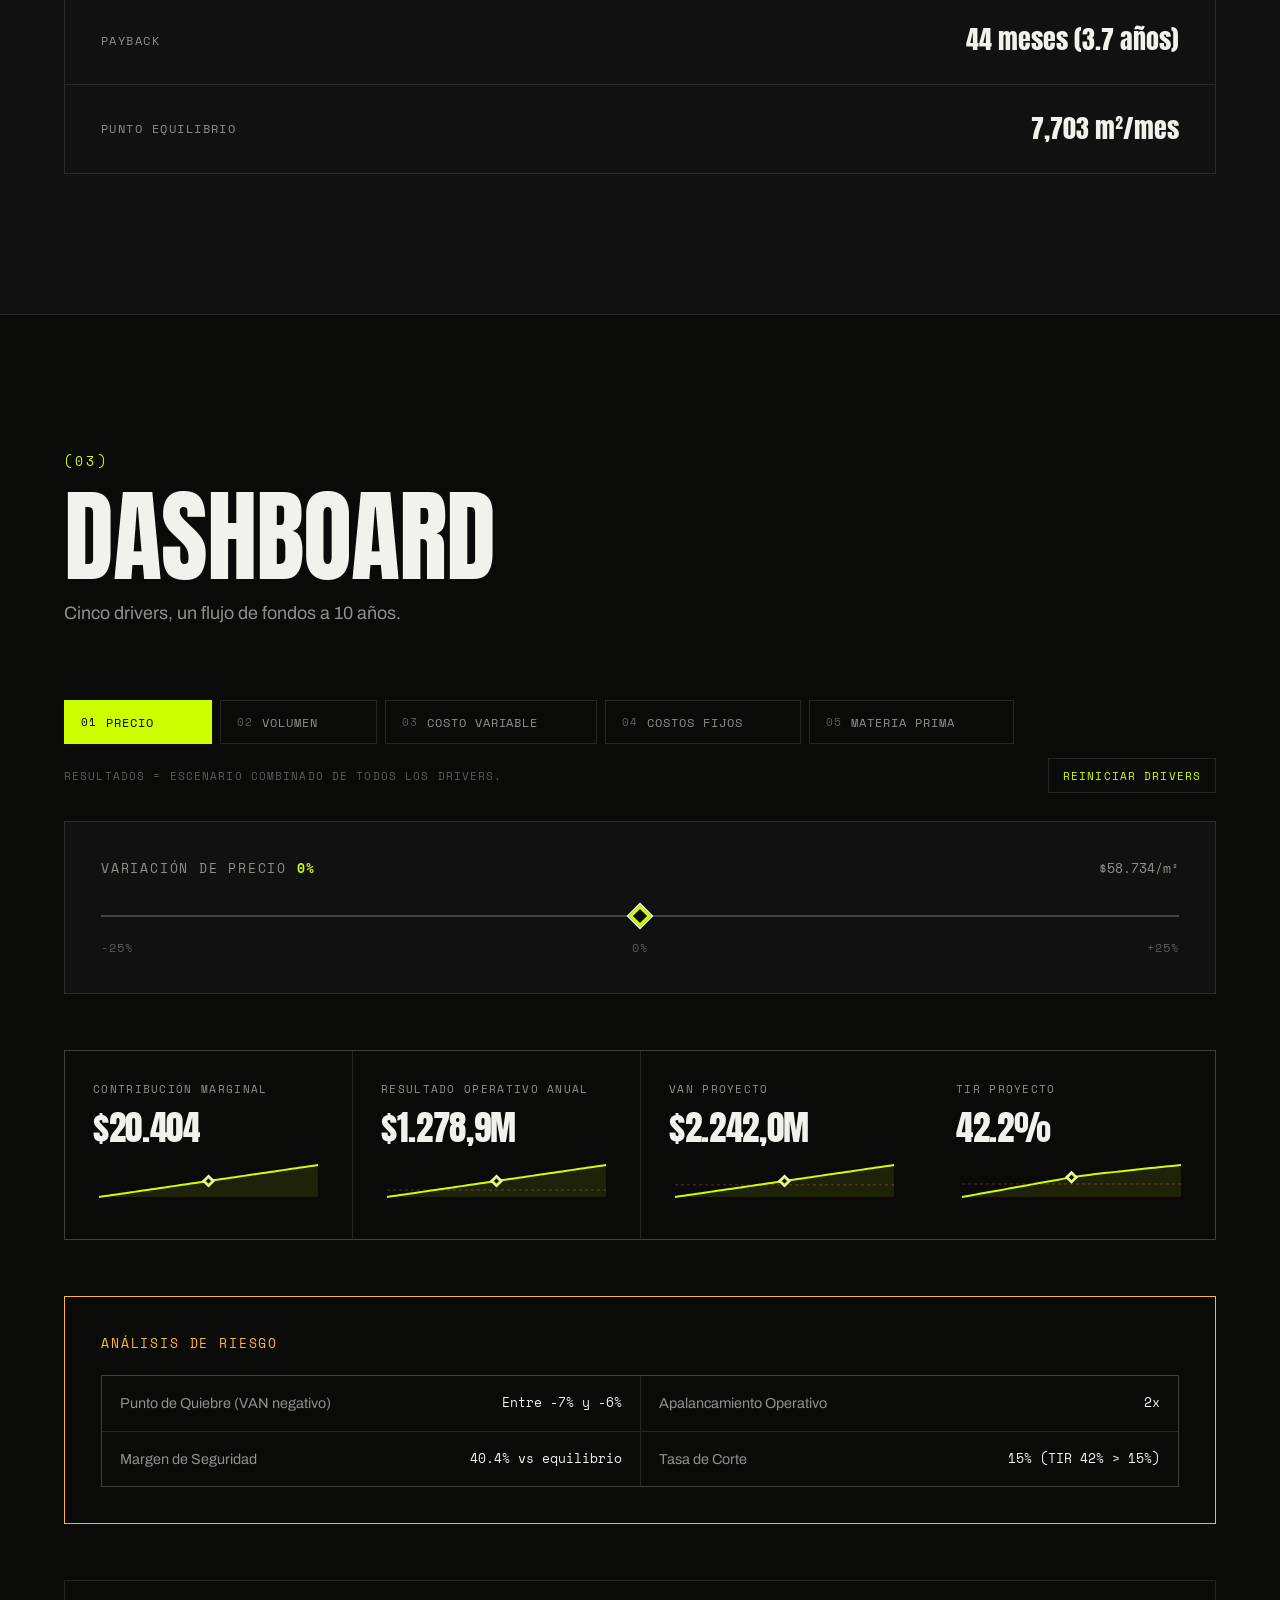
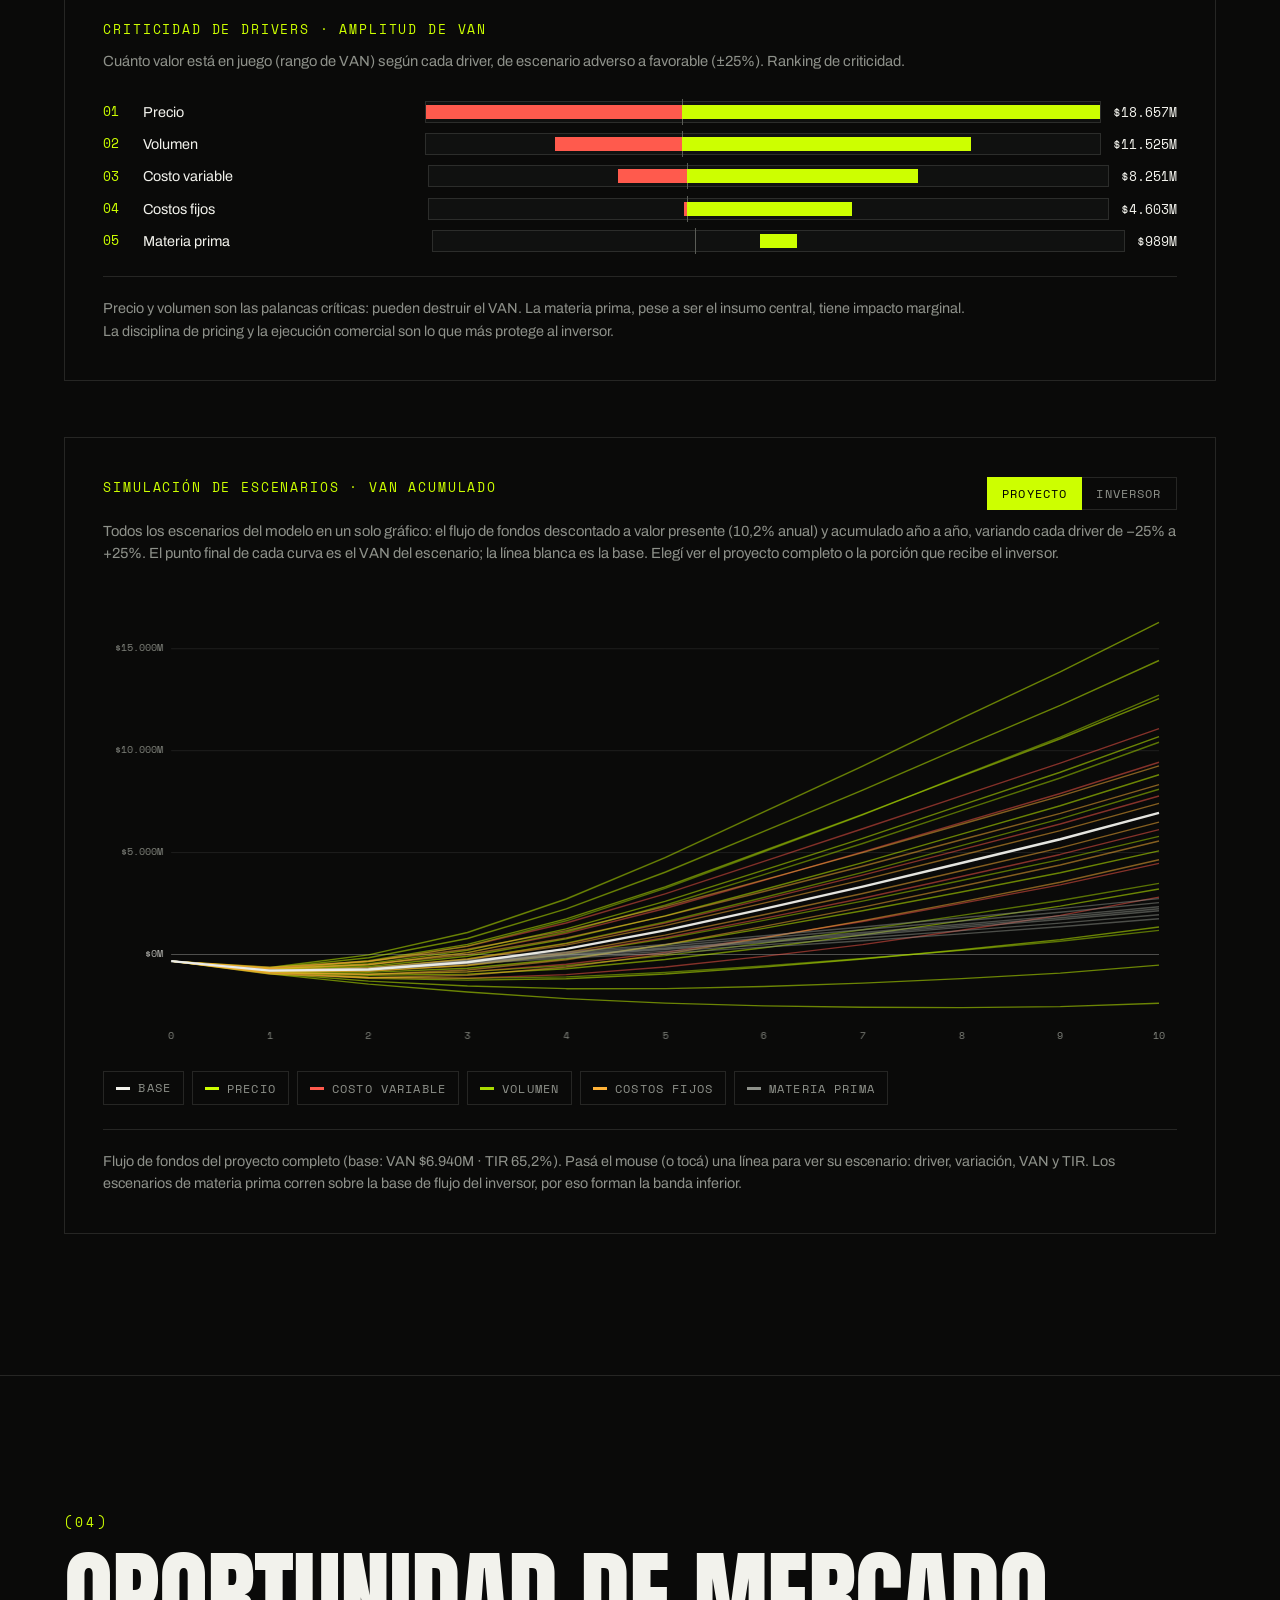
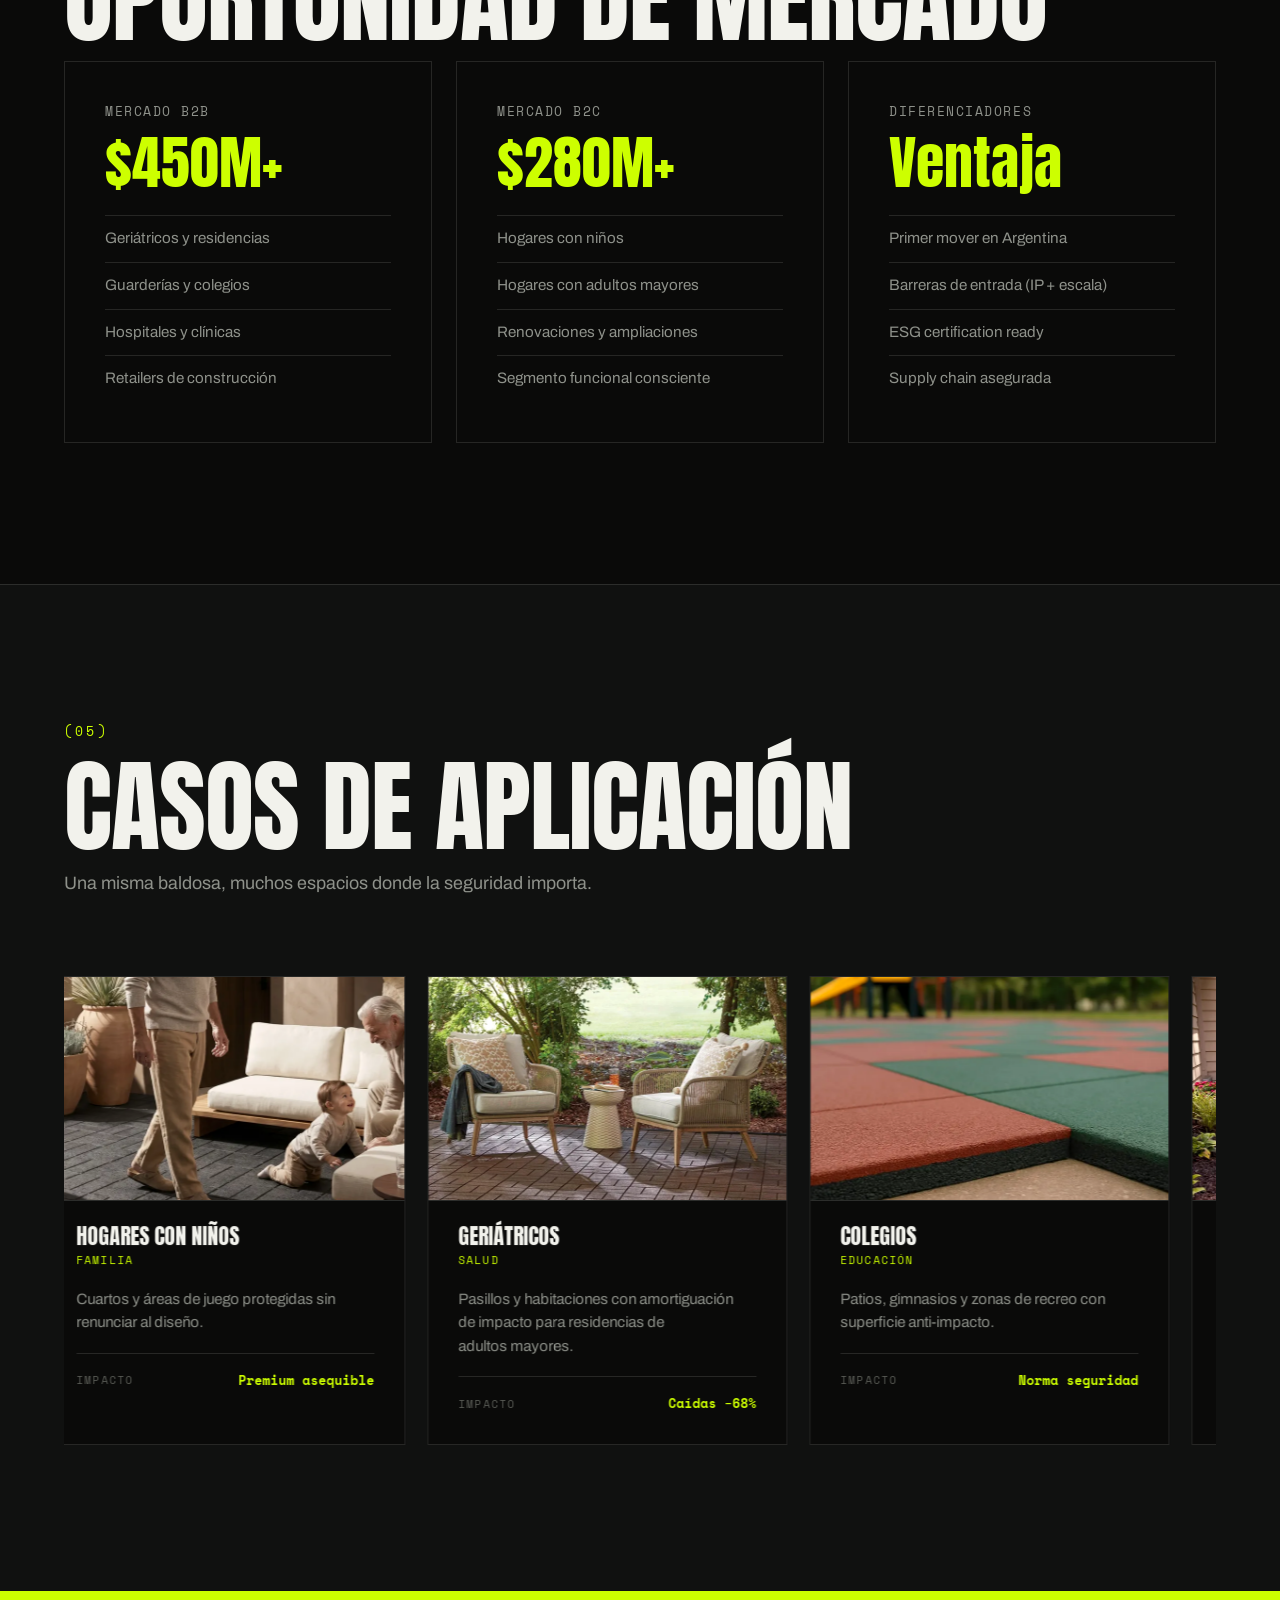
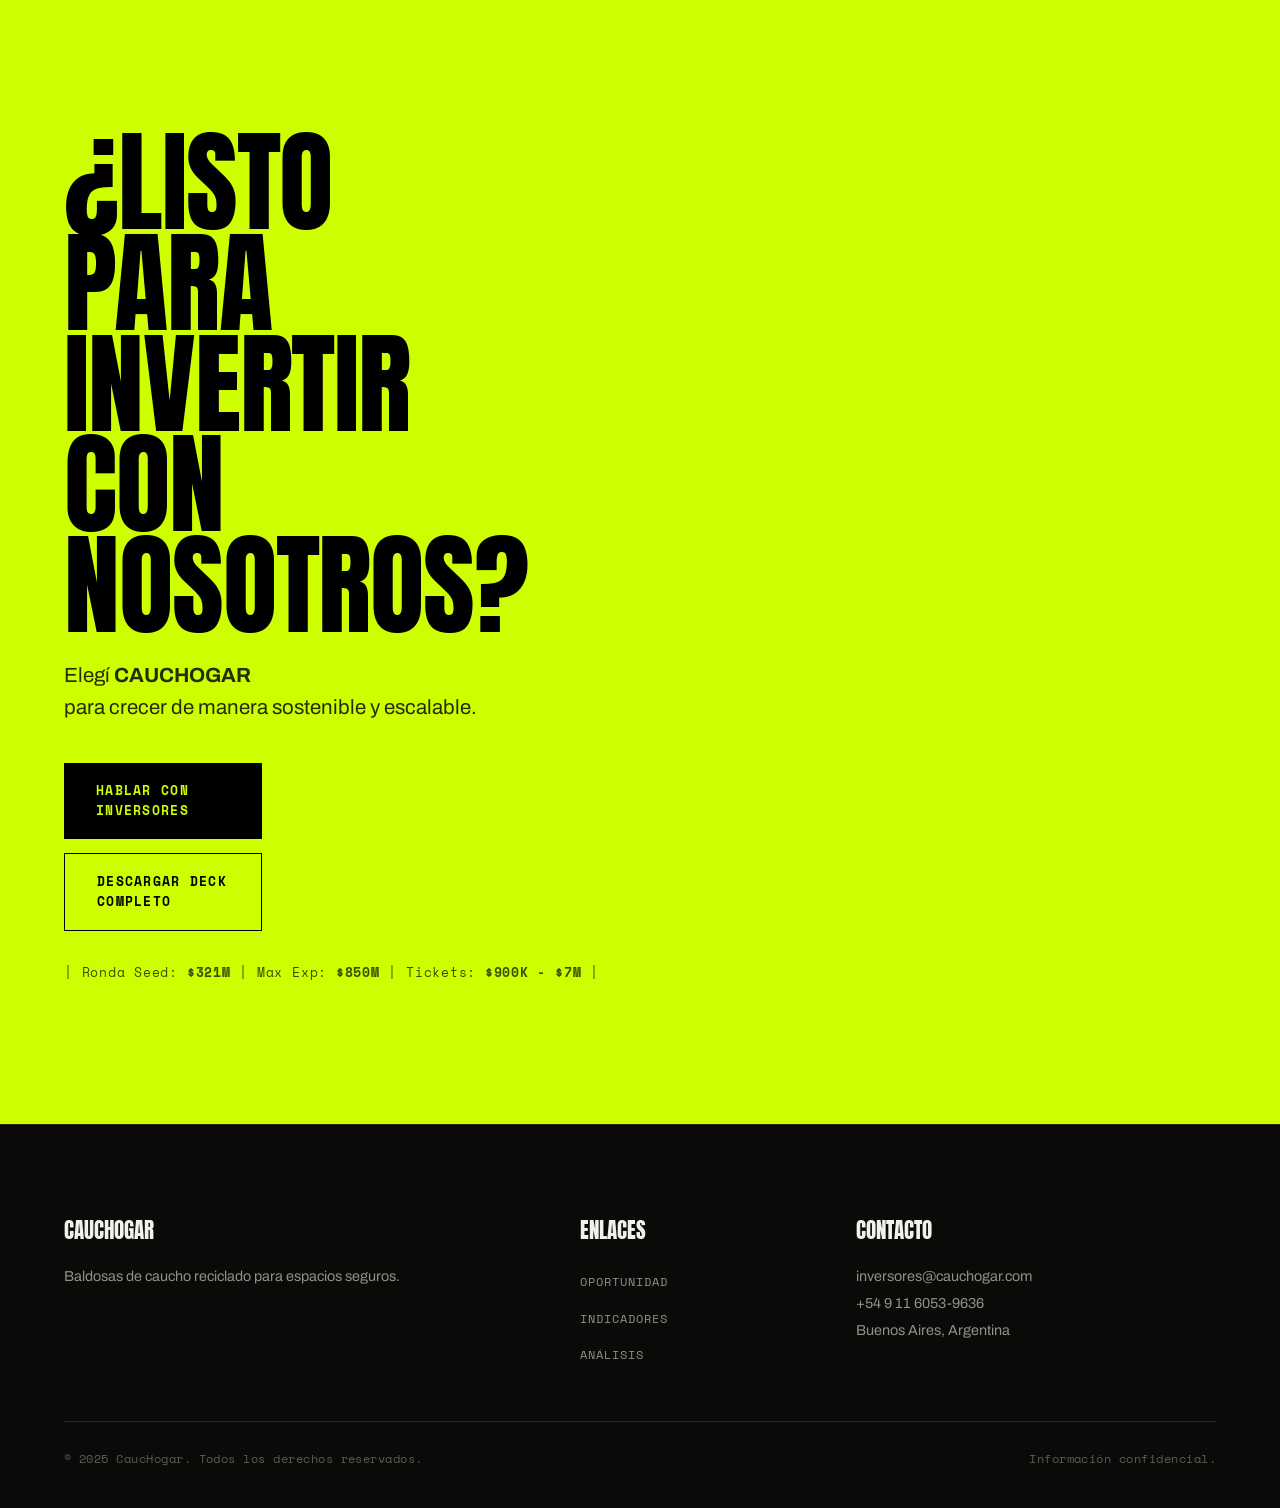
==== commit d37a0236: "feat(dashboard): add Proyecto/Inversor tabs to scenario chart Scenario trajectories were project-lev" ====
--- a/layout.html
+++ b/layout.html
@@ -360,14 +360,20 @@
 
             <!-- Simulación de escenarios: las 39 trayectorias de la sheet DRIVERS(1) -->
             <div class="montecarlo">
-                <h4 class="mc-title">Simulación de Escenarios · VAN Acumulado</h4>
-                <p class="mc-sub">Todos los escenarios del modelo en un solo gráfico: el flujo de fondos del inversor descontado a valor presente (10,2% anual) y acumulado año a año, variando cada driver de −25% a +25%. El punto final de cada curva es el VAN del escenario; la línea blanca es la base.</p>
+                <div class="mc-head">
+                    <h4 class="mc-title">Simulación de Escenarios · VAN Acumulado</h4>
+                    <div class="mc-modes" id="mcModes" role="tablist" aria-label="Base de flujos del gráfico">
+                        <button type="button" class="mc-mode is-active" role="tab" aria-selected="true" data-mode="proyecto">Proyecto</button>
+                        <button type="button" class="mc-mode" role="tab" aria-selected="false" data-mode="inversor">Inversor</button>
+                    </div>
+                </div>
+                <p class="mc-sub">Todos los escenarios del modelo en un solo gráfico: el flujo de fondos descontado a valor presente (10,2% anual) y acumulado año a año, variando cada driver de −25% a +25%. El punto final de cada curva es el VAN del escenario; la línea blanca es la base. Elegí ver el proyecto completo o la porción que recibe el inversor.</p>
                 <div class="mc-wrap">
                     <canvas id="mcChart" role="img" aria-label="Gráfico tipo simulación Monte Carlo: 39 trayectorias del VAN acumulado a 10 años, una por escenario de cada driver"></canvas>
                     <div class="mc-tip" id="mcTip" hidden></div>
                 </div>
                 <div class="mc-legend" id="mcLegend" role="group" aria-label="Mostrar u ocultar drivers del gráfico"></div>
-                <p class="mc-note">Pasá el mouse (o tocá) una línea para ver su escenario: driver, variación, VAN y TIR. Los escenarios de materia prima corren sobre su propia base de flujo, por eso forman la banda inferior.</p>
+                <p class="mc-note" id="mcNote">Flujo de fondos del proyecto completo (base: VAN $6.940M · TIR 65,2%). Pasá el mouse (o tocá) una línea para ver su escenario: driver, variación, VAN y TIR. Los escenarios de materia prima corren sobre la base de flujo del inversor, por eso forman la banda inferior.</p>
             </div>
         </div>
     </section>
--- a/styles.css
+++ b/styles.css
@@ -713,6 +713,19 @@
 /* ---- Simulación de escenarios (gráfico tipo Monte Carlo) ---- */
 .montecarlo { margin-top: clamp(36px, 5vw, 56px); border: 1px solid var(--line); padding: clamp(24px, 3vw, 40px); }
 .mc-title { font-family: var(--f-mono); text-transform: uppercase; letter-spacing: .14em; font-size: .82rem; color: var(--lime); margin-bottom: 10px; font-weight: 400; }
+.mc-head { display: flex; align-items: flex-start; justify-content: space-between; gap: 12px 16px; flex-wrap: wrap; margin-bottom: 10px; }
+.mc-head .mc-title { margin-bottom: 0; }
+.mc-modes { display: inline-flex; }
+.mc-mode {
+    font-family: var(--f-mono); font-size: .72rem; text-transform: uppercase; letter-spacing: .1em;
+    color: var(--ink-dim); background: transparent; border: 1px solid var(--line);
+    padding: 7px 14px; cursor: pointer;
+    transition: color .25s var(--ease), border-color .25s var(--ease), background .25s var(--ease);
+}
+.mc-mode + .mc-mode { margin-left: -1px; }
+.mc-mode:hover { color: var(--ink); border-color: var(--line-2); }
+.mc-mode:focus-visible { outline: 1px solid var(--lime); outline-offset: 2px; }
+.mc-mode.is-active { background: var(--lime); color: #000; border-color: var(--lime); position: relative; }
 .mc-sub { color: var(--ink-dim); font-size: .92rem; margin-bottom: 28px; text-wrap: pretty; }
 .mc-wrap { position: relative; }
 .mc-wrap canvas { display: block; width: 100%; height: clamp(300px, 42vw, 460px); touch-action: pan-y; }
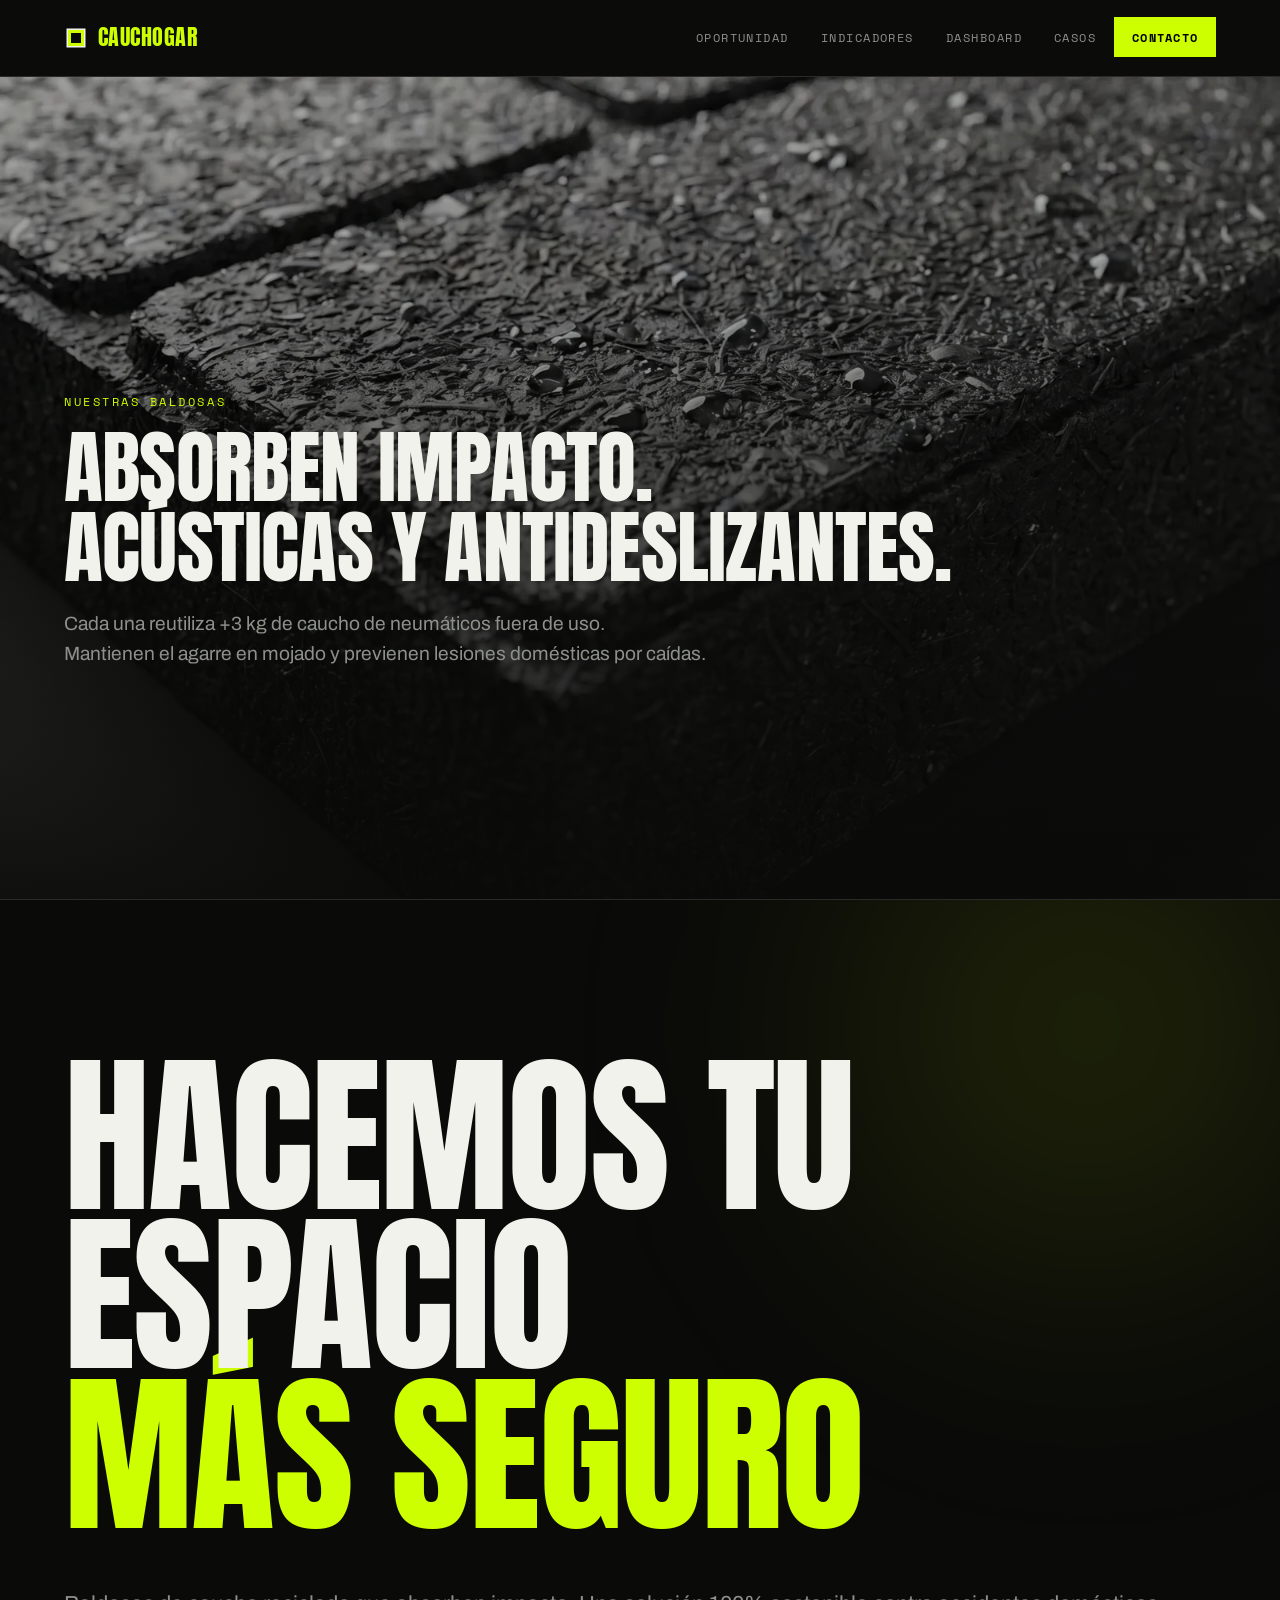
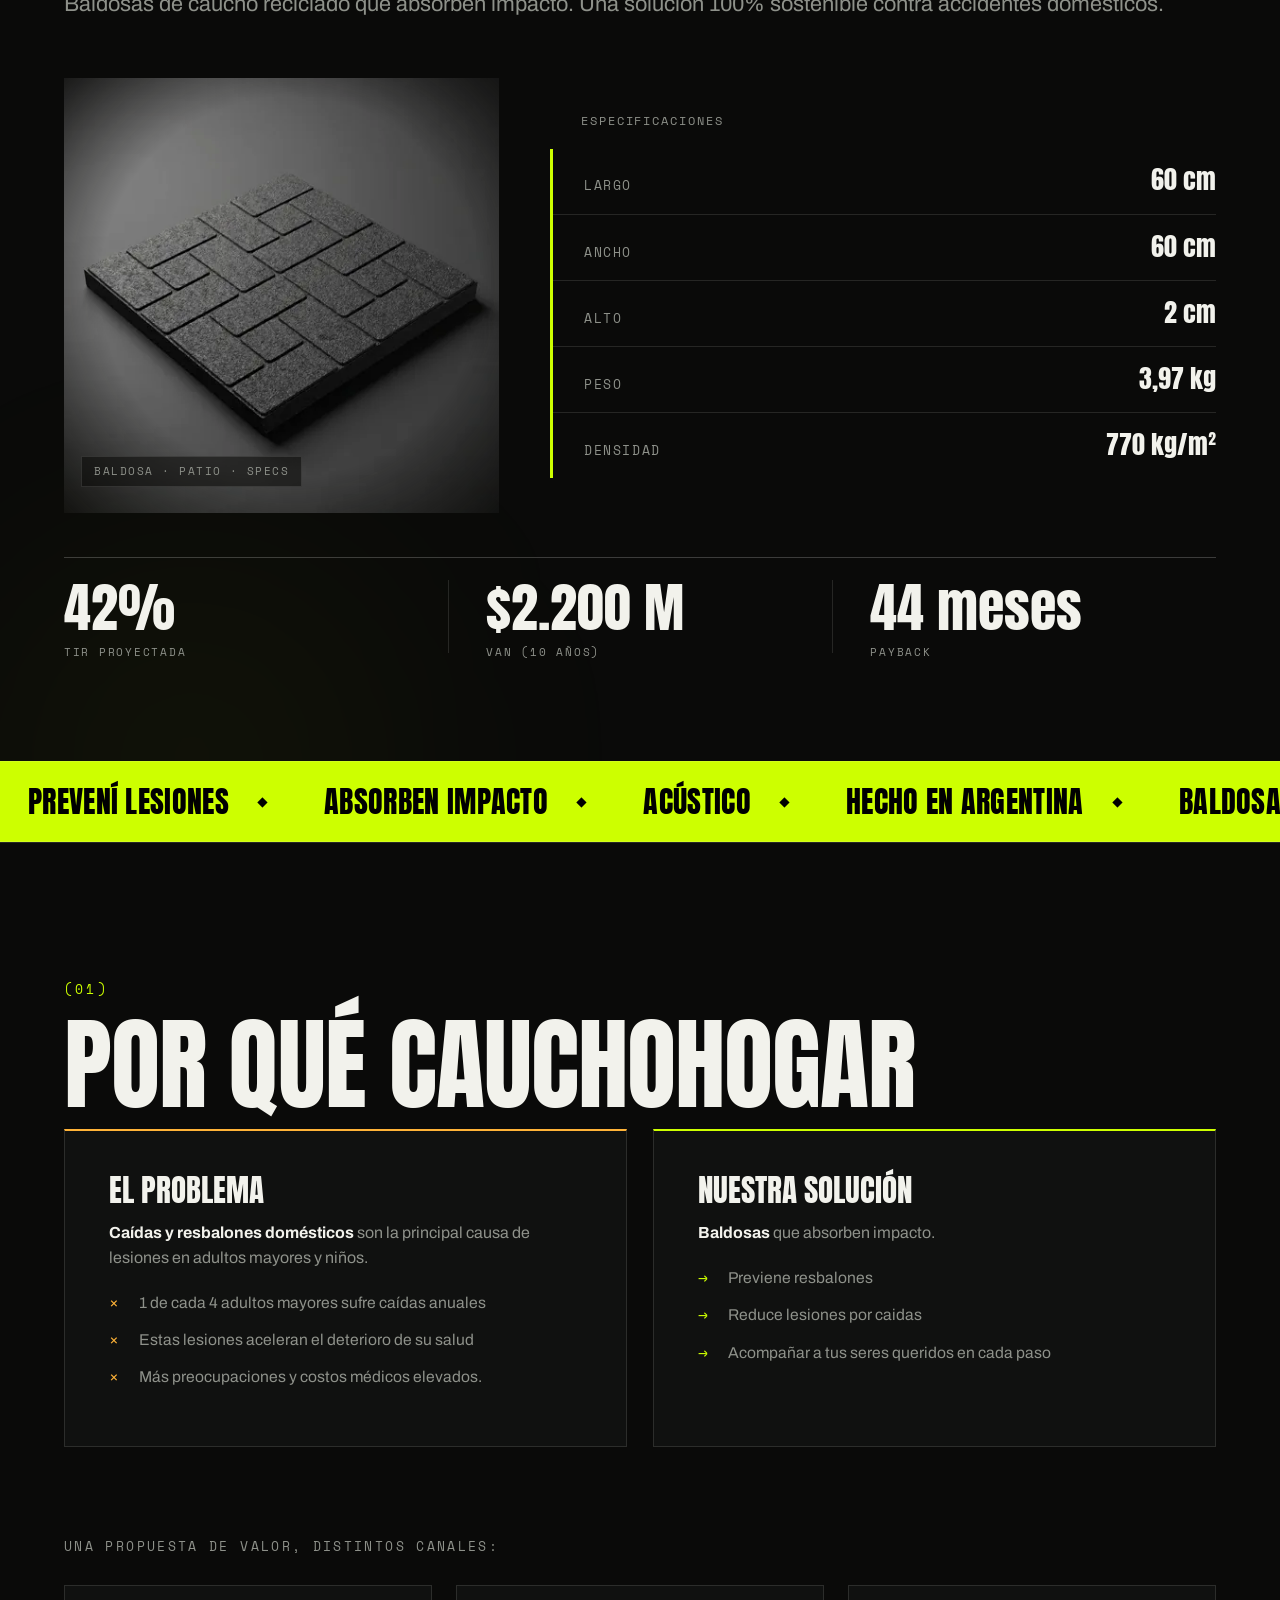
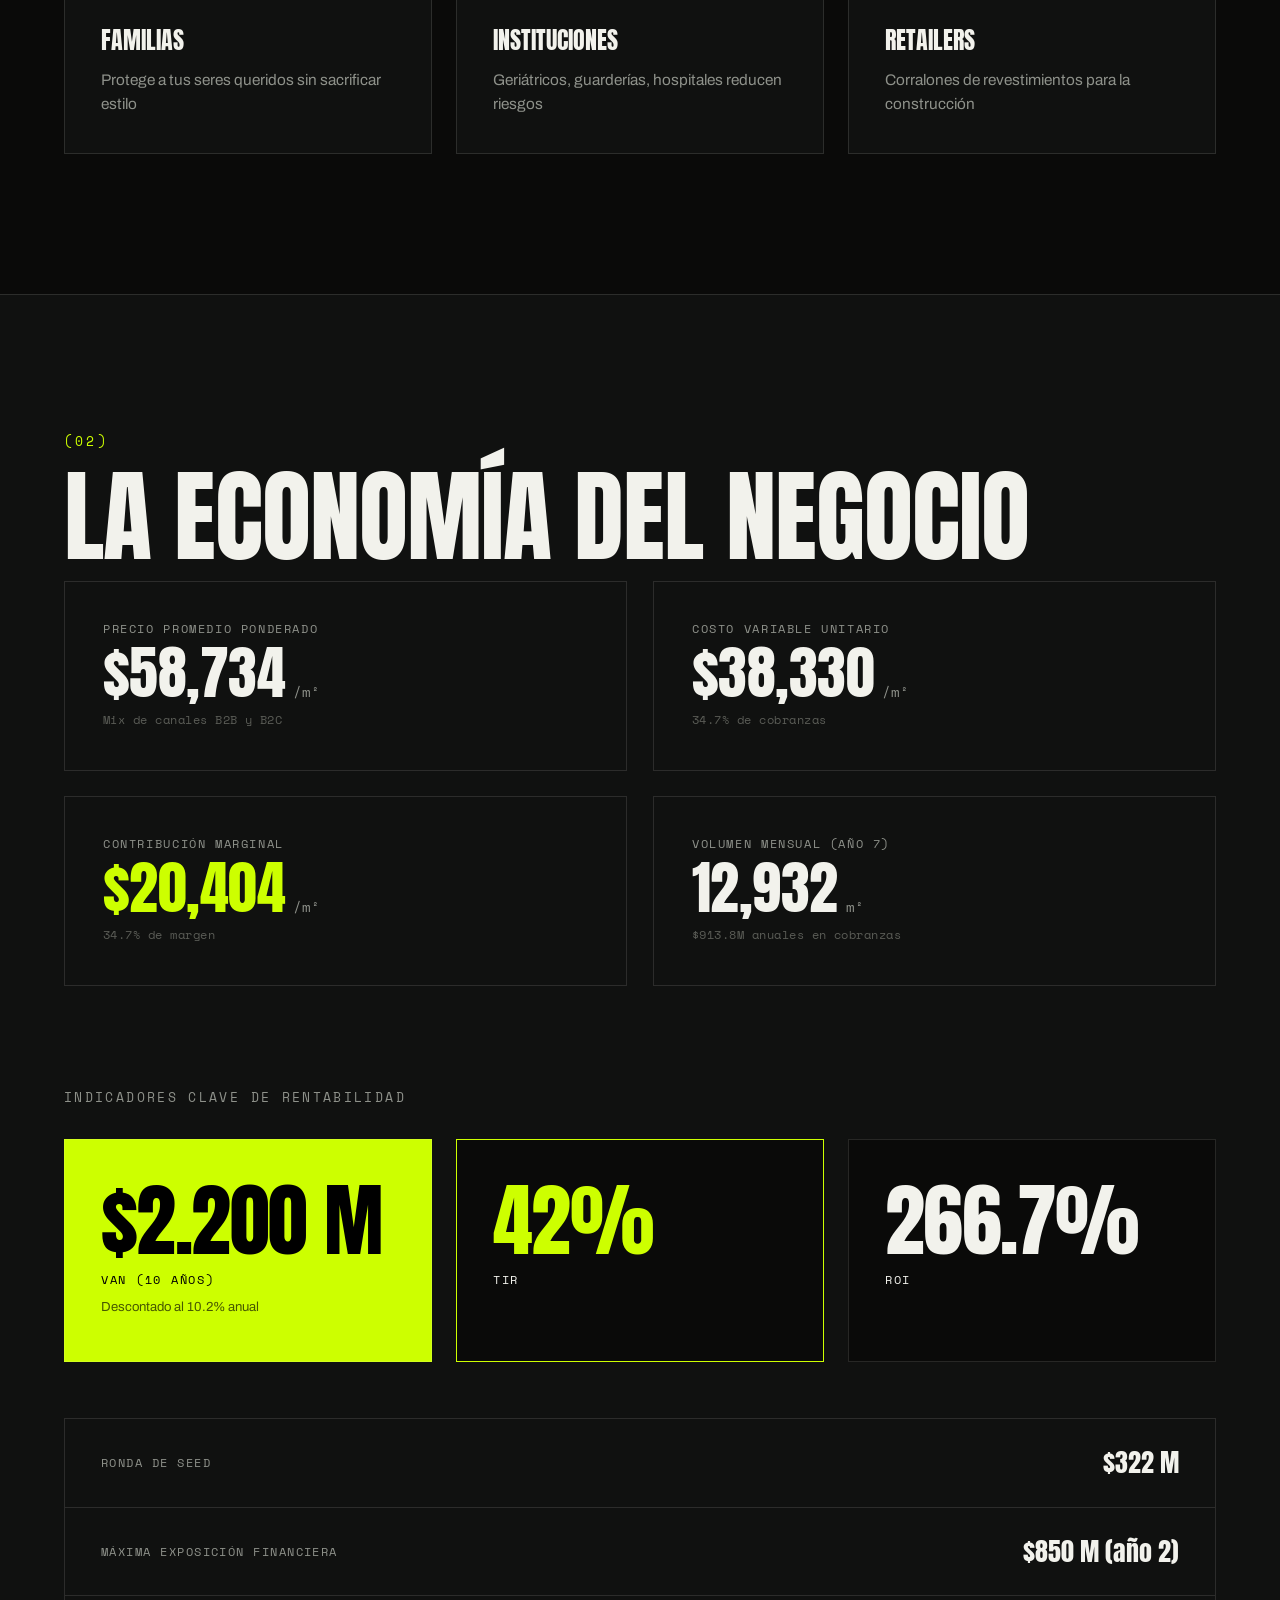
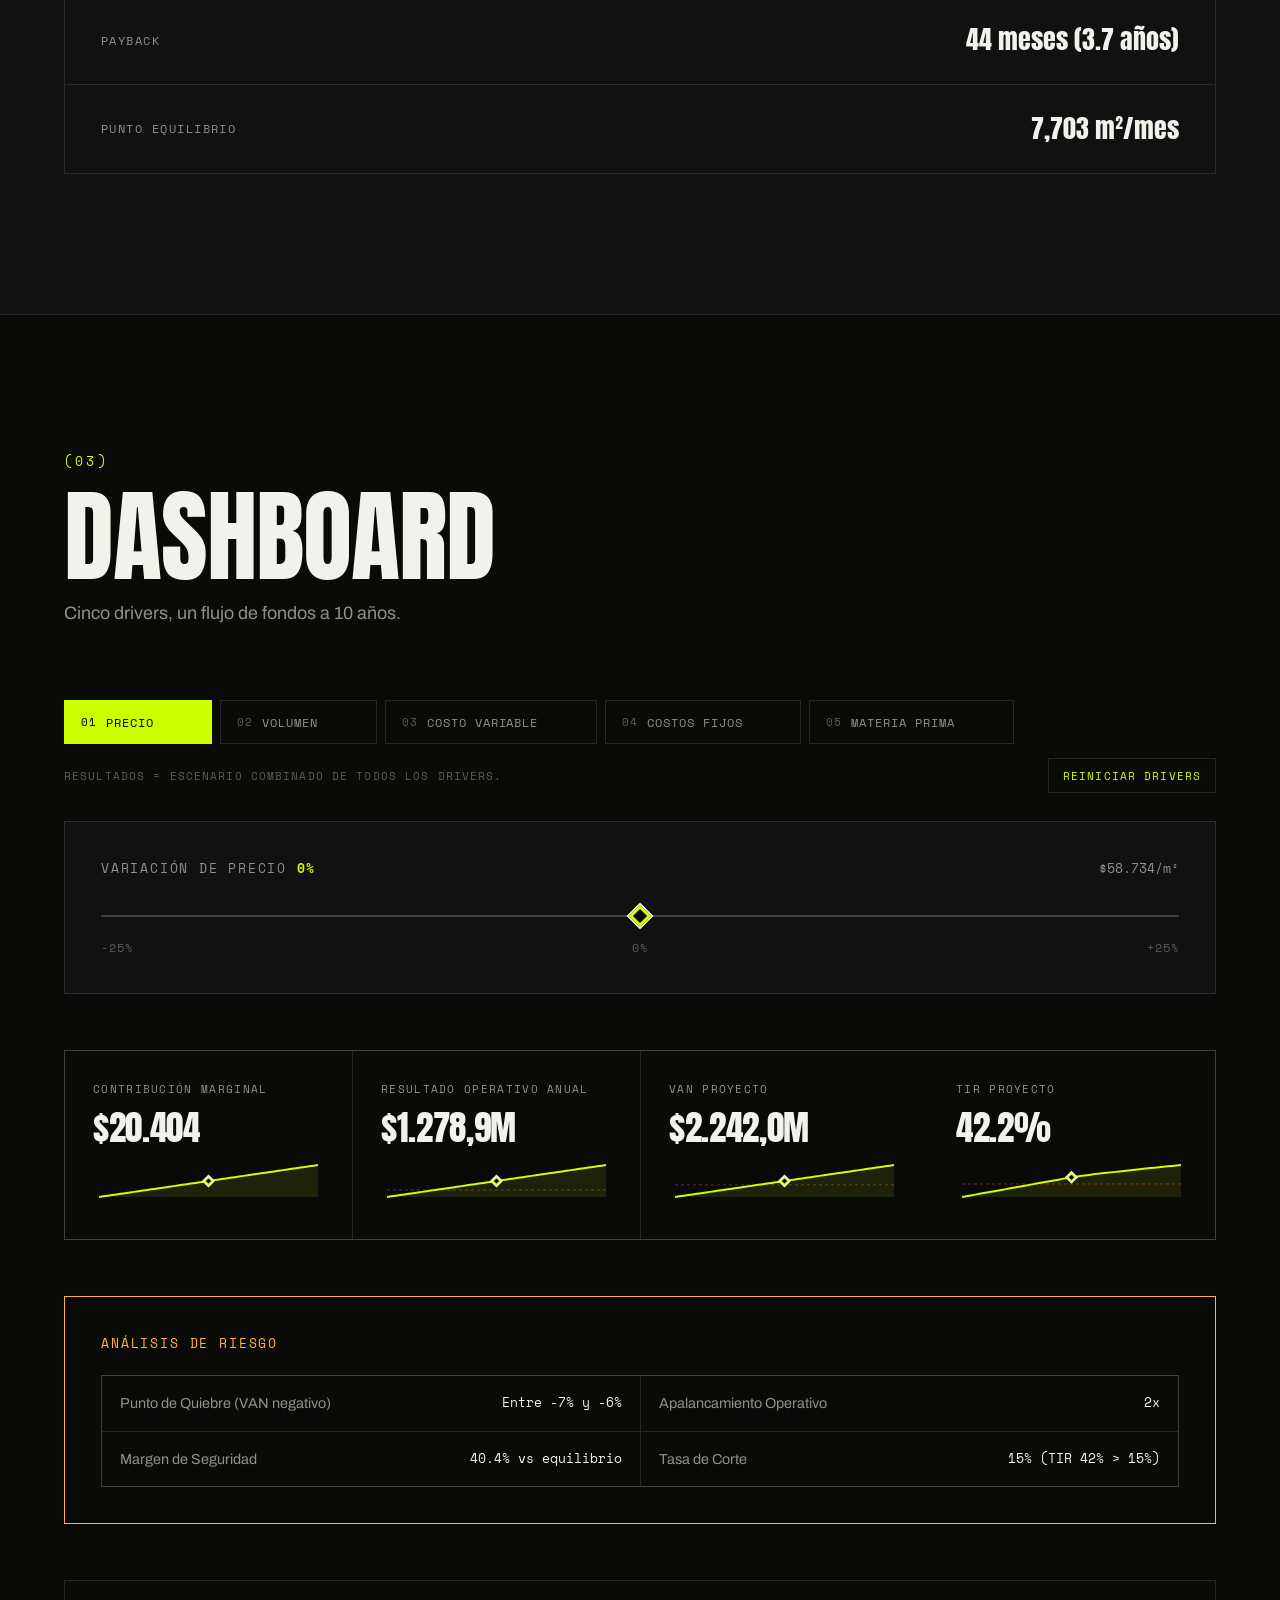
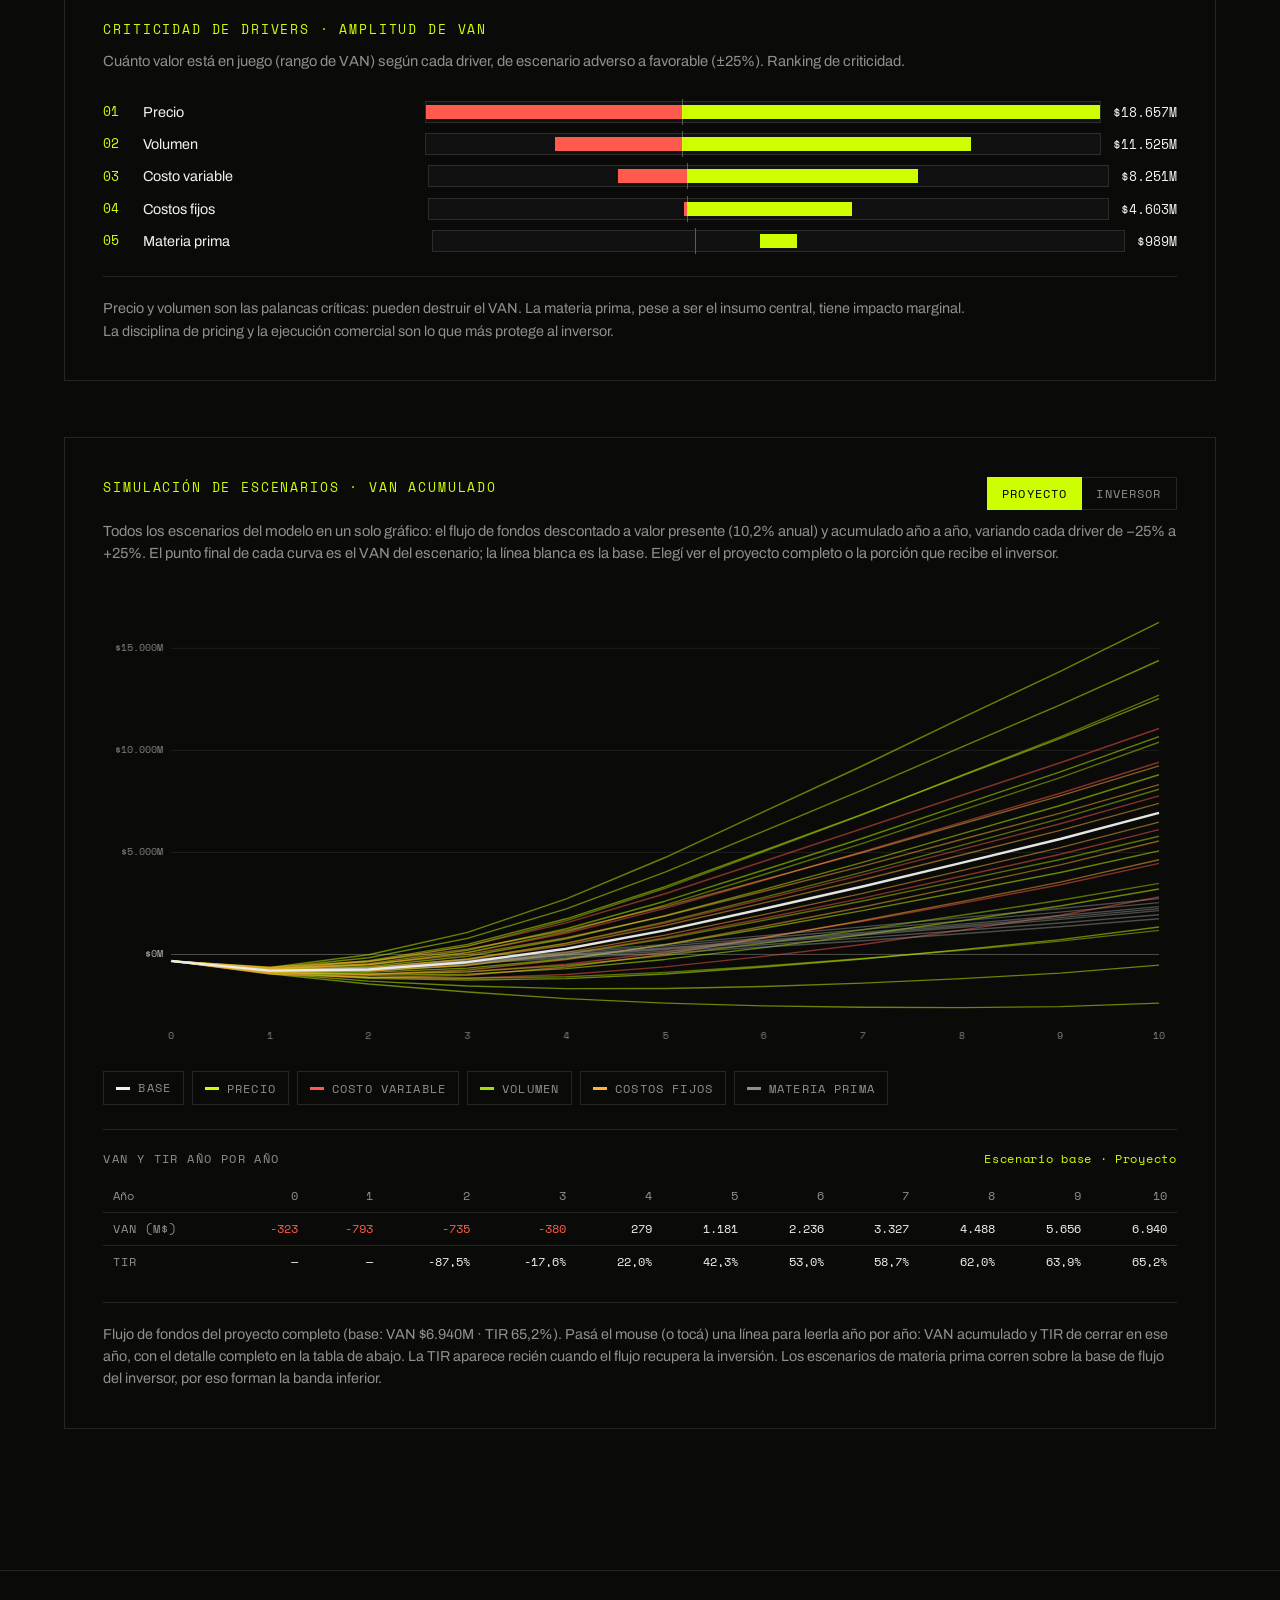
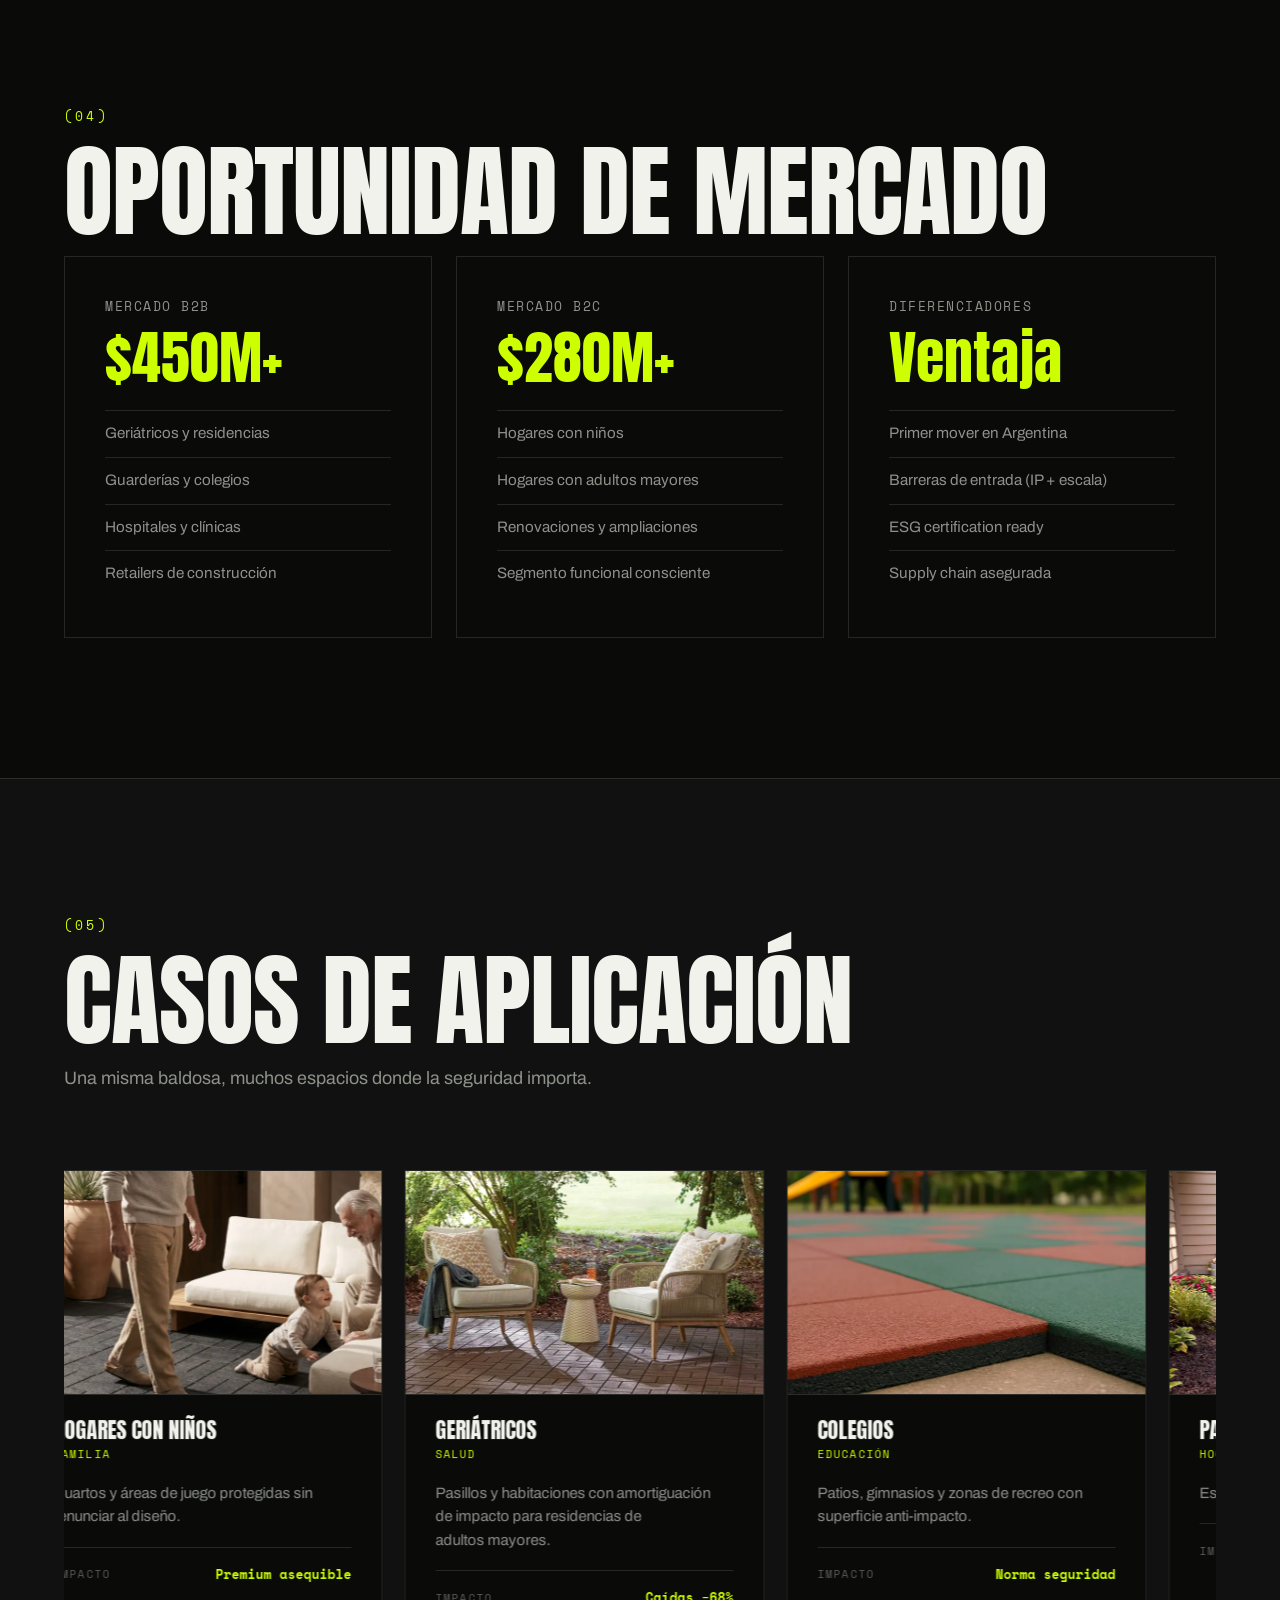
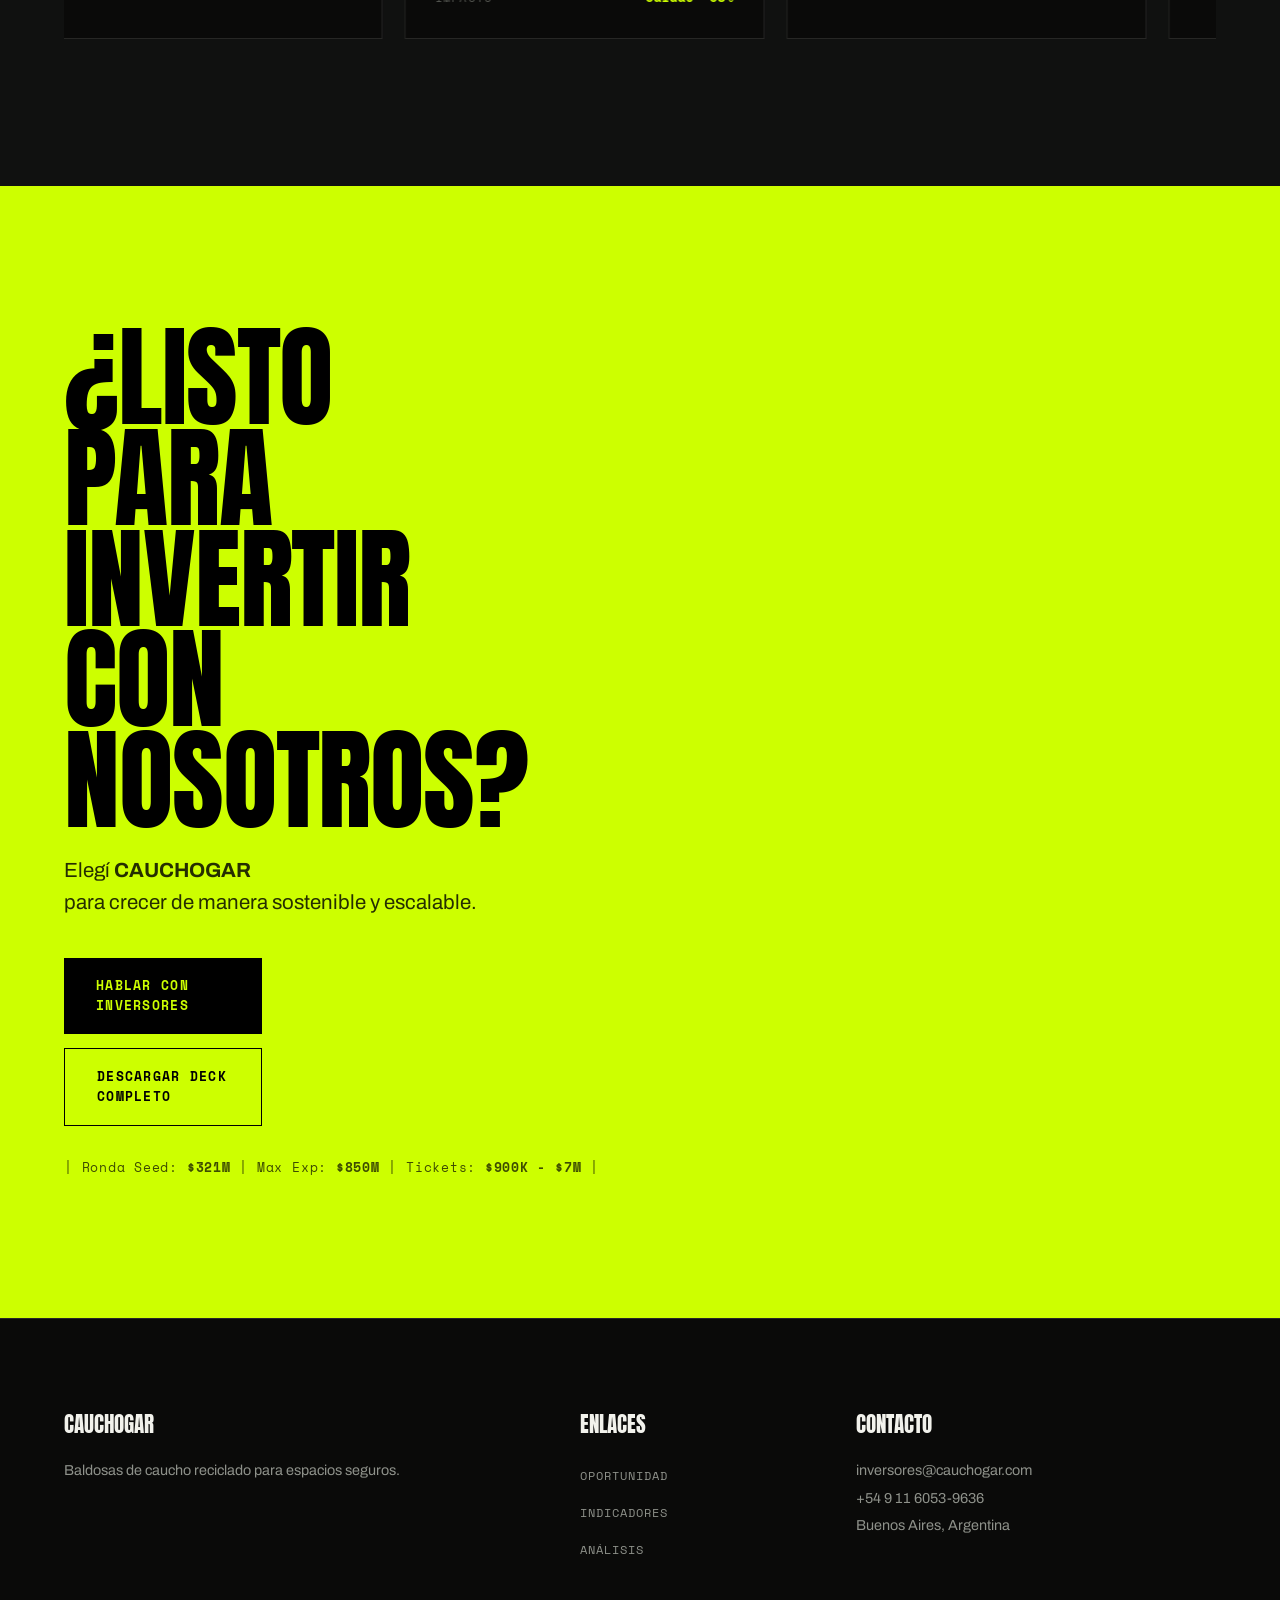
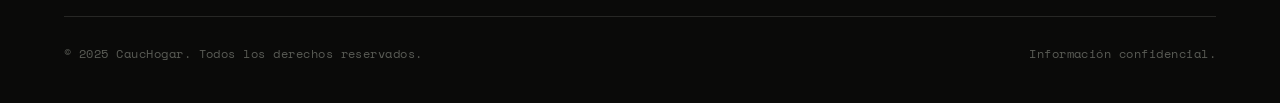
==== commit c9996690: "feat(dashboard): add year-by-year VAN/TIR to scenario chart Hasta ahora cada trayectoria sólo mostra" ====
--- a/layout.html
+++ b/layout.html
@@ -369,11 +369,13 @@
                 </div>
                 <p class="mc-sub">Todos los escenarios del modelo en un solo gráfico: el flujo de fondos descontado a valor presente (10,2% anual) y acumulado año a año, variando cada driver de −25% a +25%. El punto final de cada curva es el VAN del escenario; la línea blanca es la base. Elegí ver el proyecto completo o la porción que recibe el inversor.</p>
                 <div class="mc-wrap">
-                    <canvas id="mcChart" role="img" aria-label="Gráfico tipo simulación Monte Carlo: 39 trayectorias del VAN acumulado a 10 años, una por escenario de cada driver"></canvas>
+                    <canvas id="mcChart" role="img" aria-label="Gráfico tipo simulación Monte Carlo: 39 trayectorias del VAN acumulado a 10 años, una por escenario de cada driver. El detalle año por año de VAN y TIR está en la tabla siguiente."></canvas>
                     <div class="mc-tip" id="mcTip" hidden></div>
                 </div>
                 <div class="mc-legend" id="mcLegend" role="group" aria-label="Mostrar u ocultar drivers del gráfico"></div>
-                <p class="mc-note" id="mcNote">Flujo de fondos del proyecto completo (base: VAN $6.940M · TIR 65,2%). Pasá el mouse (o tocá) una línea para ver su escenario: driver, variación, VAN y TIR. Los escenarios de materia prima corren sobre la base de flujo del inversor, por eso forman la banda inferior.</p>
+                <!-- Tabla VAN/TIR año por año del escenario resaltado (la arma app.js) -->
+                <div class="mc-yearly" id="mcYearly"></div>
+                <p class="mc-note" id="mcNote">Flujo de fondos del proyecto completo (base: VAN $6.940M · TIR 65,2%). Pasá el mouse (o tocá) una línea para leerla año por año: VAN acumulado y TIR de cerrar en ese año, con el detalle completo en la tabla de abajo. La TIR aparece recién cuando el flujo recupera la inversión. Los escenarios de materia prima corren sobre la base de flujo del inversor, por eso forman la banda inferior.</p>
             </div>
         </div>
     </section>
--- a/styles.css
+++ b/styles.css
@@ -735,6 +735,8 @@
     color: var(--ink); background: rgba(10, 10, 9, .92); border: 1px solid var(--line-2);
     padding: 8px 10px;
 }
+.mc-tip-head { display: block; color: var(--ink-dim); }
+.mc-tip-vals { display: block; margin-top: 3px; }
 /* En angosto el texto del tip no entra en una línea: dejarlo wrappear */
 @media (max-width: 640px) {
     .mc-tip { white-space: normal; max-width: 86%; }
@@ -753,6 +755,46 @@
 .mc-legend-item.is-static { cursor: default; }
 .mc-legend-item.is-static:hover { color: var(--ink-dim); border-color: var(--line); }
 .mc-swatch { width: 14px; height: 3px; }
+
+/* ---- VAN/TIR año por año del escenario resaltado ---- */
+.mc-yearly { margin-top: 24px; padding-top: 20px; border-top: 1px solid var(--line); }
+.mc-yearly-head {
+    display: flex; align-items: baseline; justify-content: space-between;
+    gap: 6px 16px; flex-wrap: wrap; margin-bottom: 12px;
+}
+.mc-yearly-title {
+    font-family: var(--f-mono); font-size: .72rem; font-weight: 400;
+    text-transform: uppercase; letter-spacing: .12em; color: var(--ink-dim);
+}
+.mc-yearly-scen { font-family: var(--f-mono); font-size: .72rem; letter-spacing: .06em; color: var(--lime); }
+.mc-yearly-scroll { overflow-x: auto; }
+.mc-yearly-table { border-collapse: collapse; width: 100%; font-family: var(--f-mono); font-size: .72rem; }
+/* La descripción de la tabla ya está en la nota de abajo: sólo para lectores de pantalla */
+.mc-yearly-table caption {
+    position: absolute; width: 1px; height: 1px;
+    overflow: hidden; white-space: nowrap; clip-path: inset(50%);
+}
+.mc-yearly-table th,
+.mc-yearly-table td {
+    padding: 7px 10px; text-align: right; white-space: nowrap;
+    border-bottom: 1px solid var(--line);
+}
+.mc-yearly-table thead th { color: var(--ink-dim); font-weight: 400; }
+.mc-yearly-table tbody th {
+    color: var(--ink-dim); font-weight: 400;
+    text-transform: uppercase; letter-spacing: .08em;
+}
+.mc-yearly-table th:first-child { text-align: left; position: sticky; left: 0; background: var(--bg); }
+.mc-yearly-table td.is-neg { color: var(--danger); }
+.mc-yearly-table .is-on { background: rgba(205, 255, 0, .10); color: var(--lime); }
+.mc-yearly-table tbody tr:last-child th,
+.mc-yearly-table tbody tr:last-child td { border-bottom: 0; }
+@media (max-width: 640px) {
+    .mc-yearly-table { font-size: .66rem; }
+    .mc-yearly-table th,
+    .mc-yearly-table td { padding: 6px 7px; }
+}
+
 .mc-note { color: var(--ink-dim); font-size: .9rem; margin-top: 24px; padding-top: 20px; border-top: 1px solid var(--line); text-wrap: pretty; }
 
 /* ---- Dashboard compacto en mobile: que entren tabs + slider + resultados ---- */
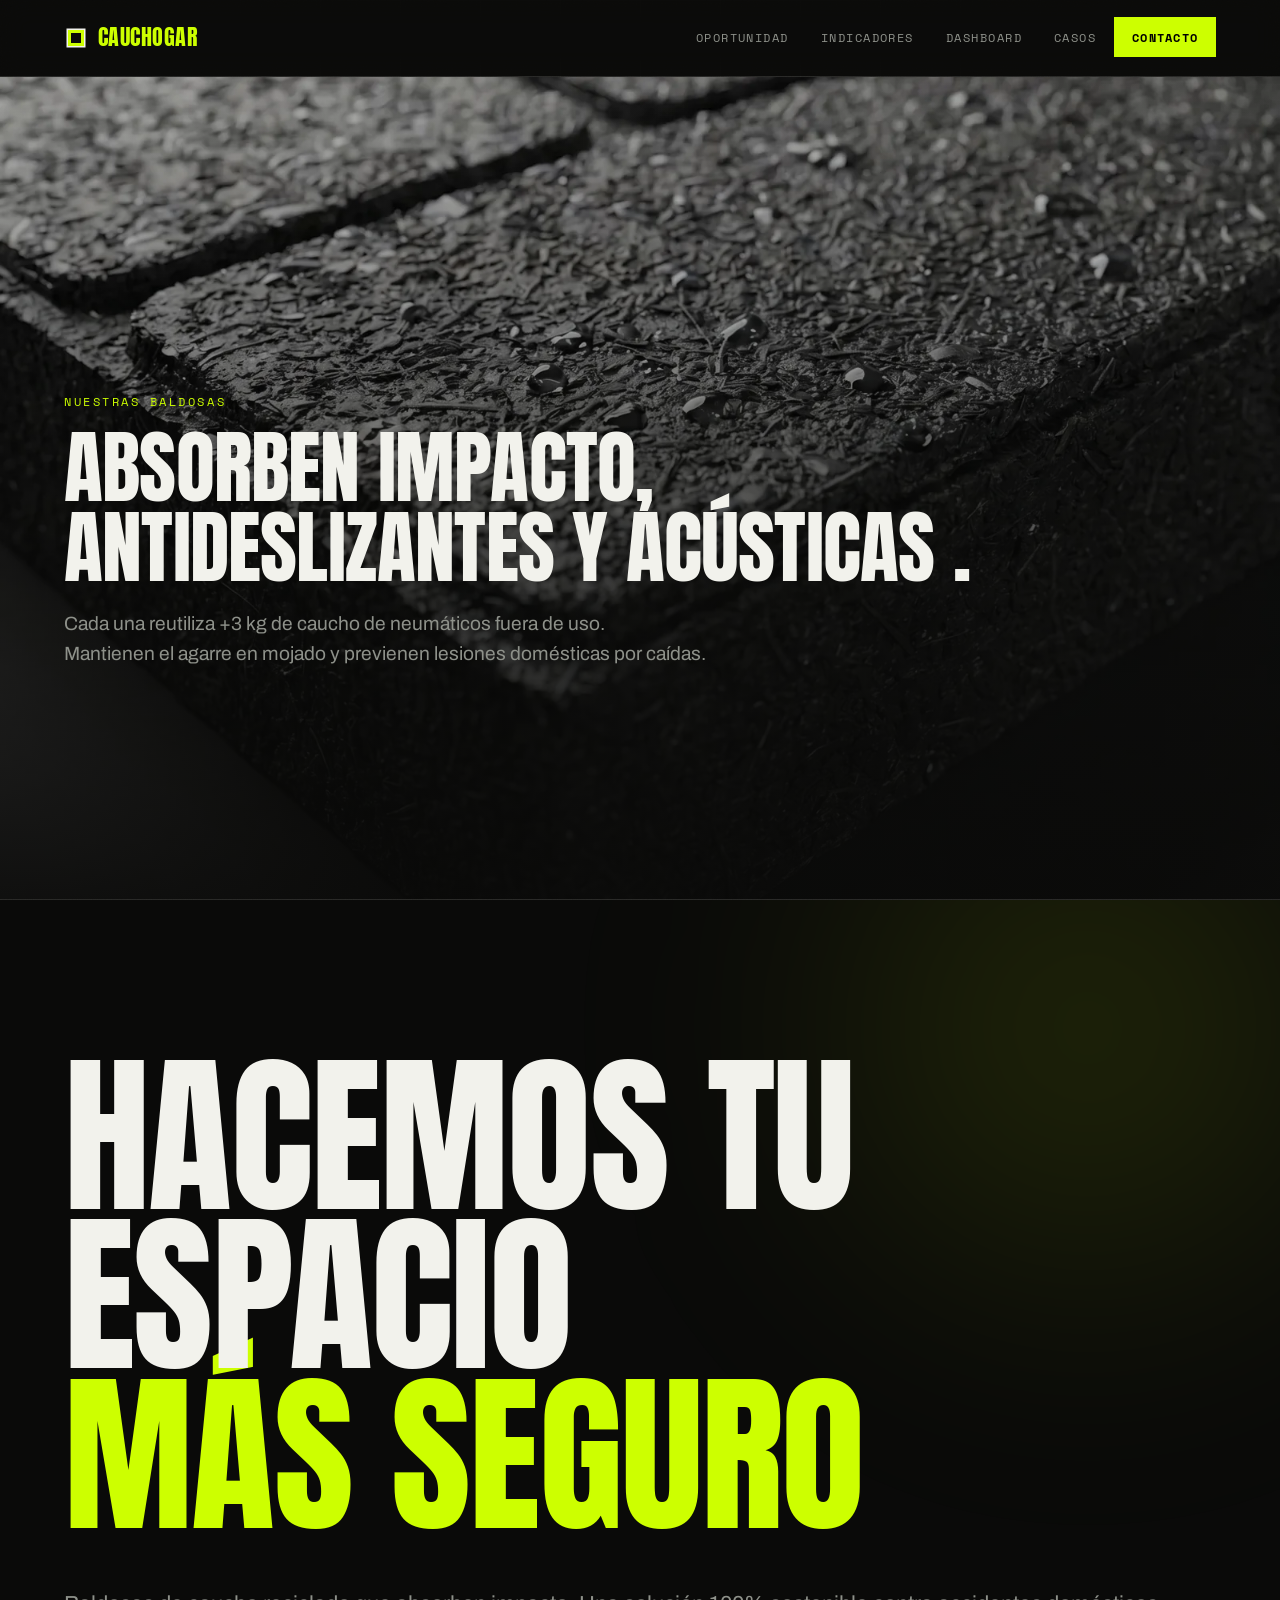
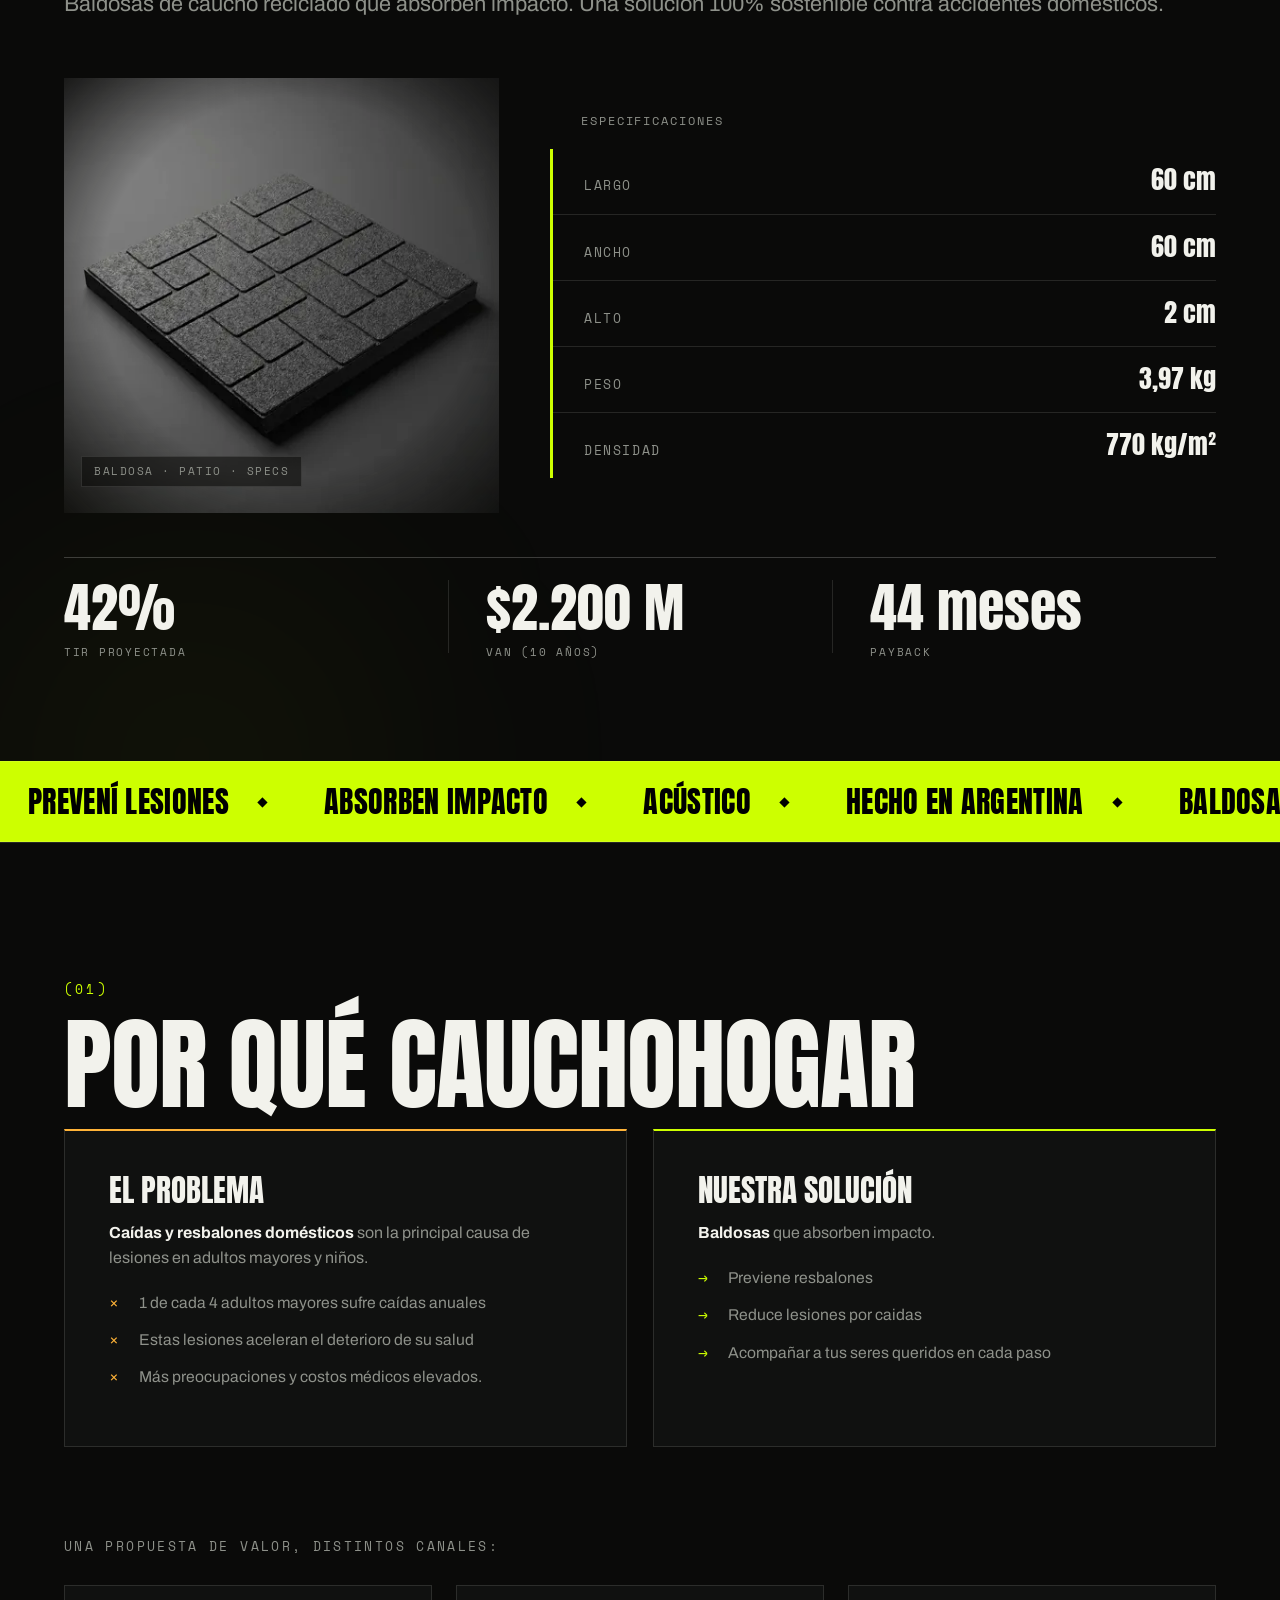
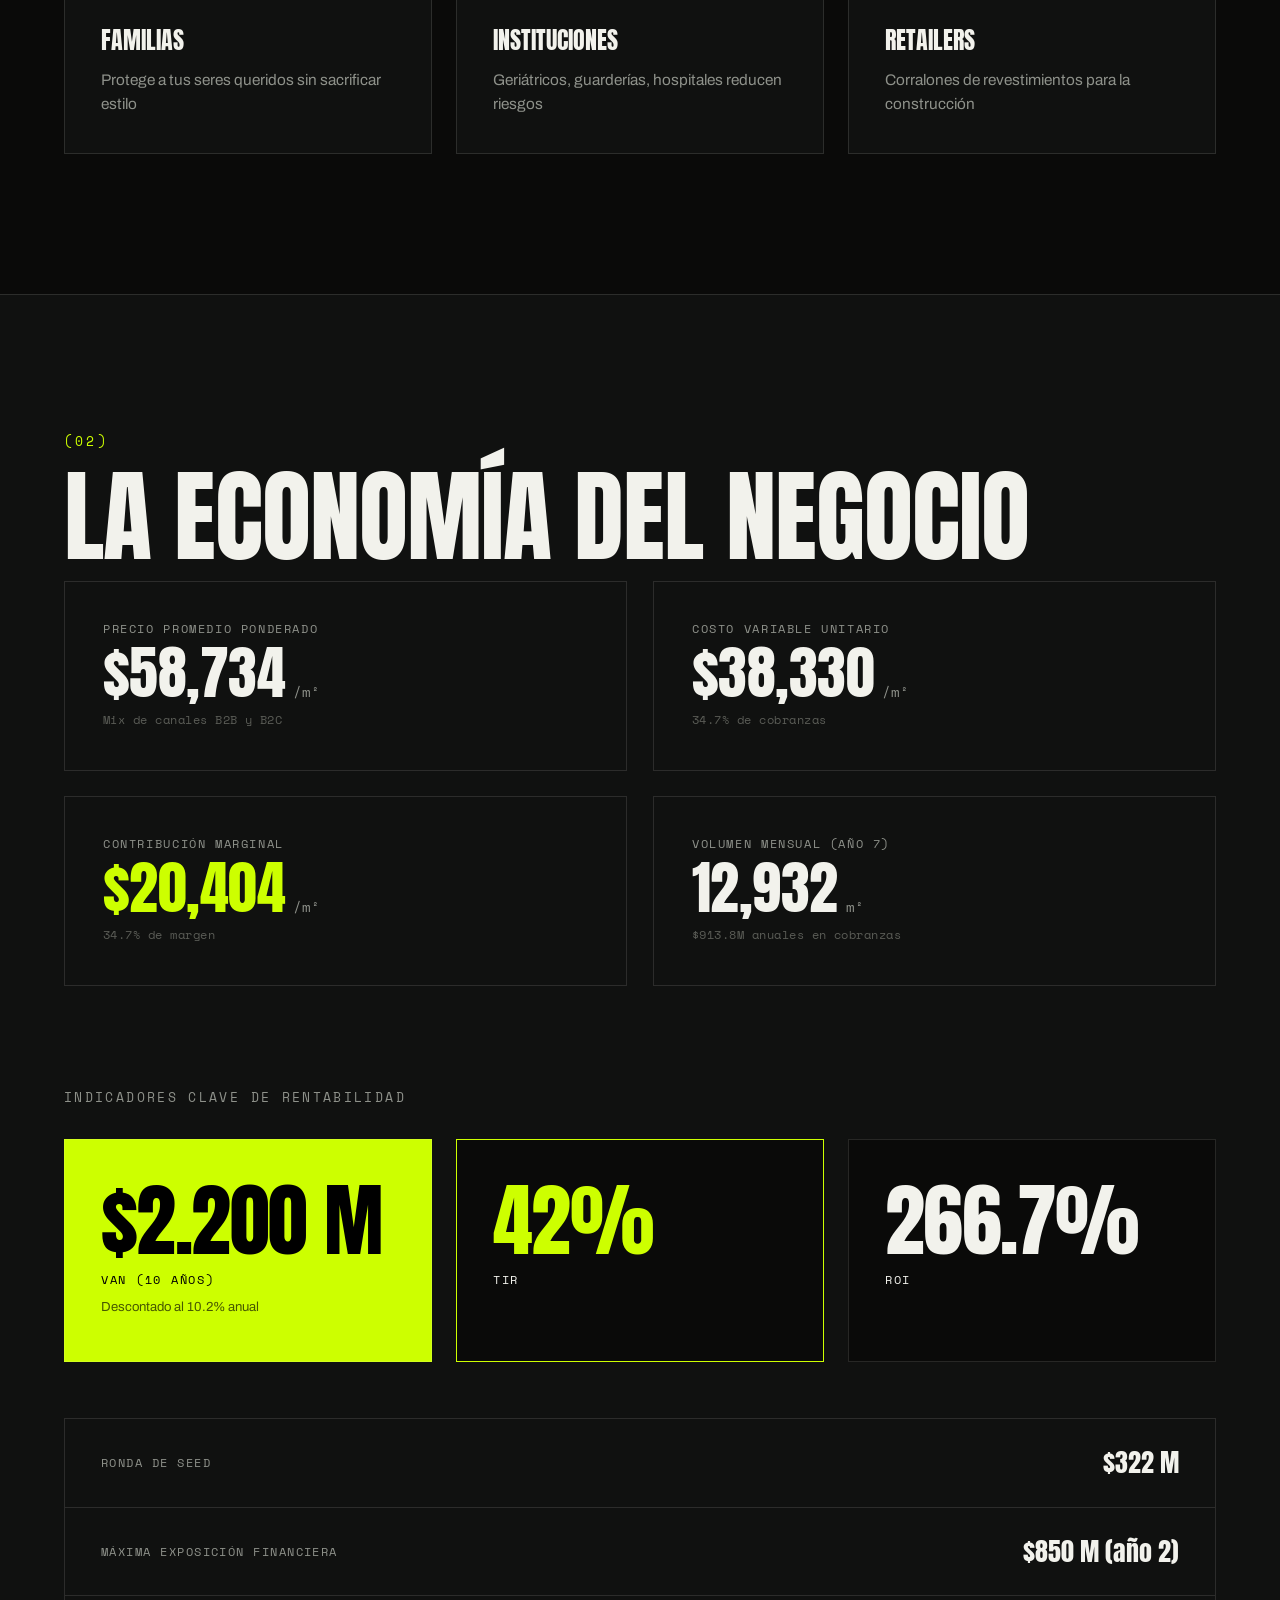
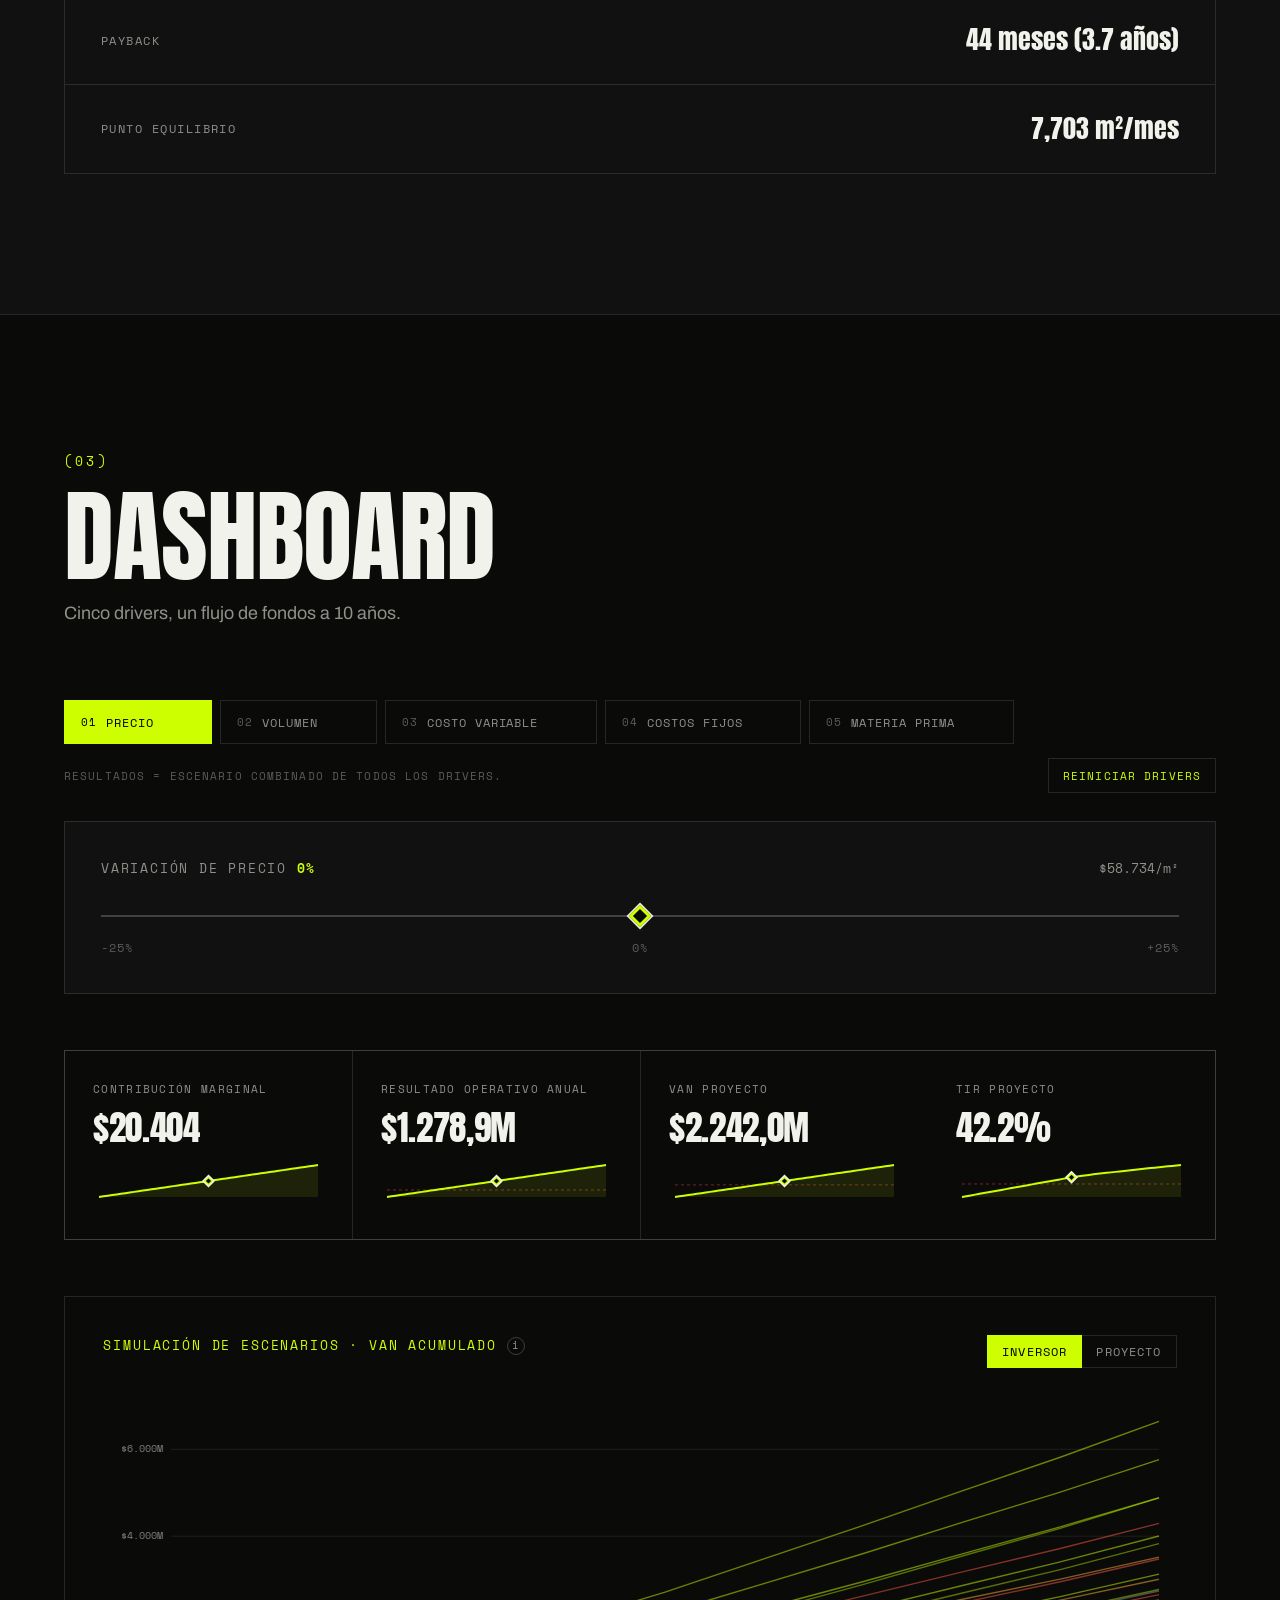
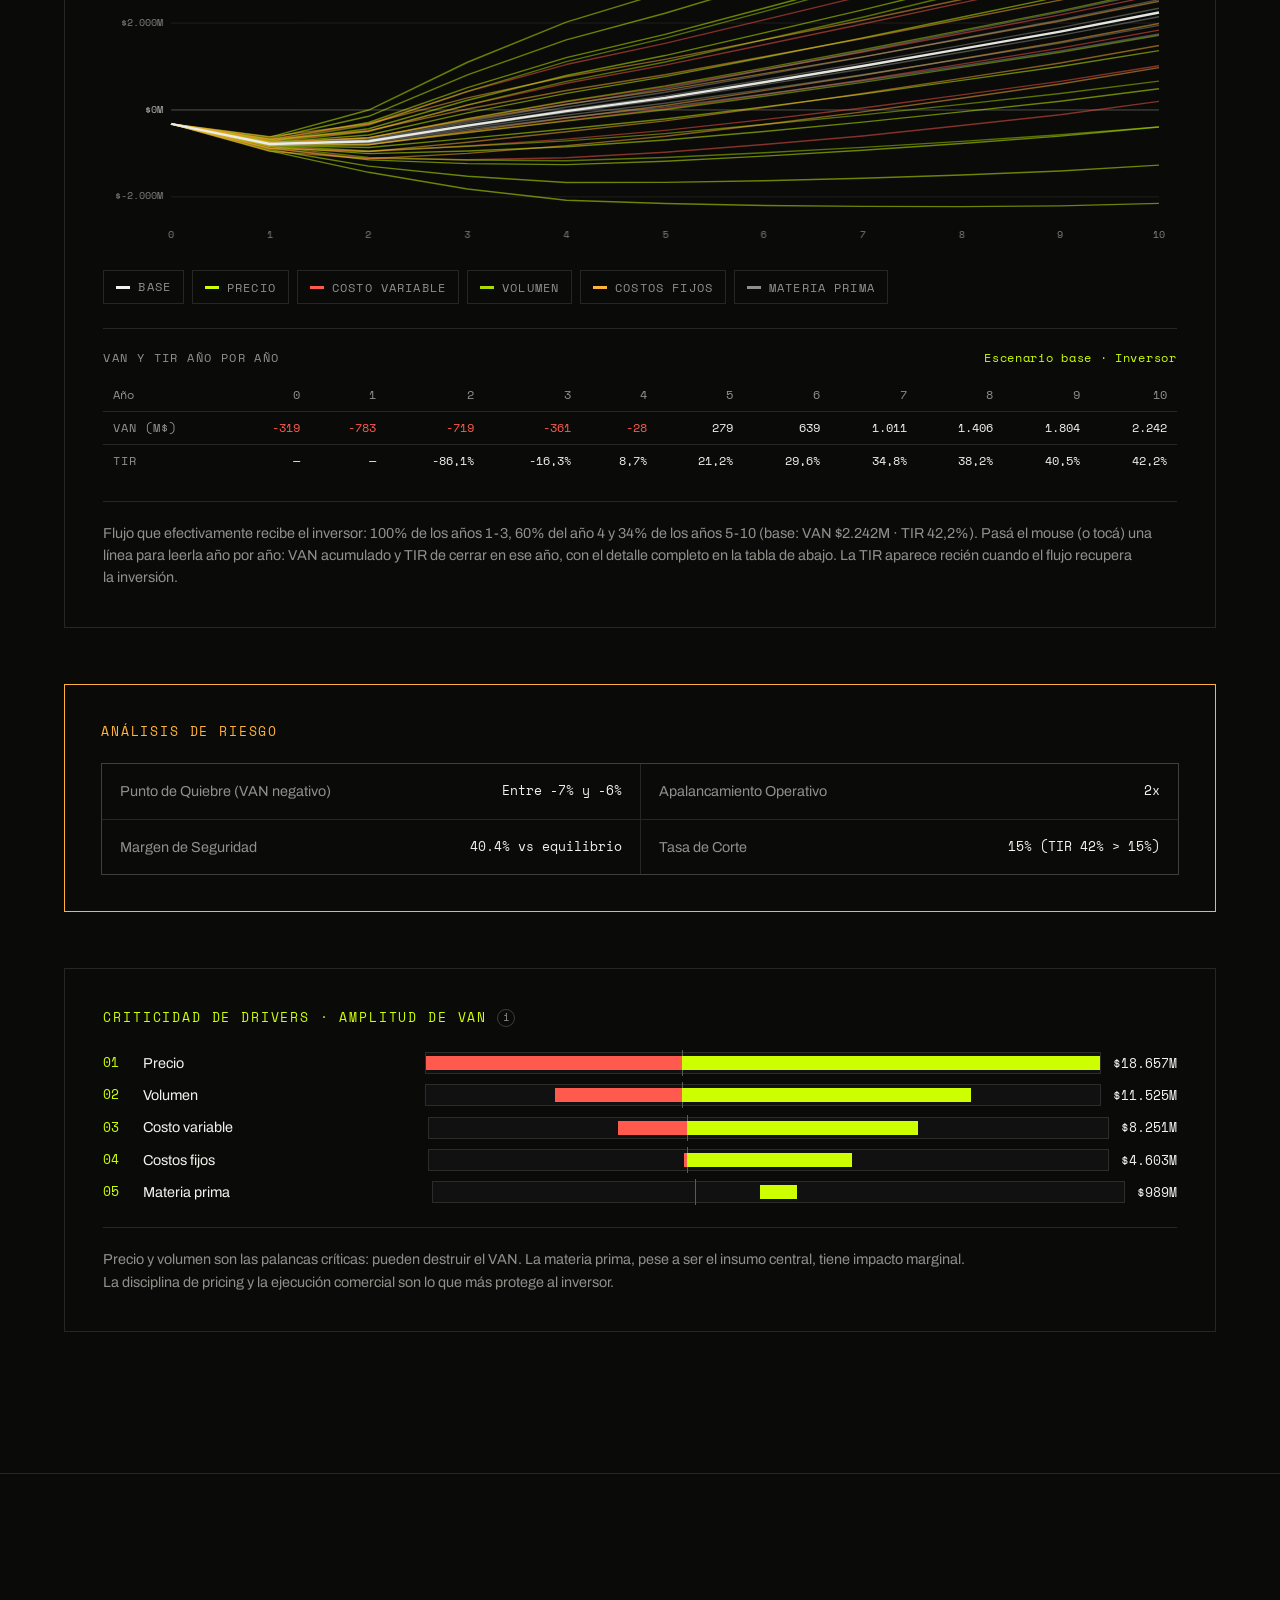
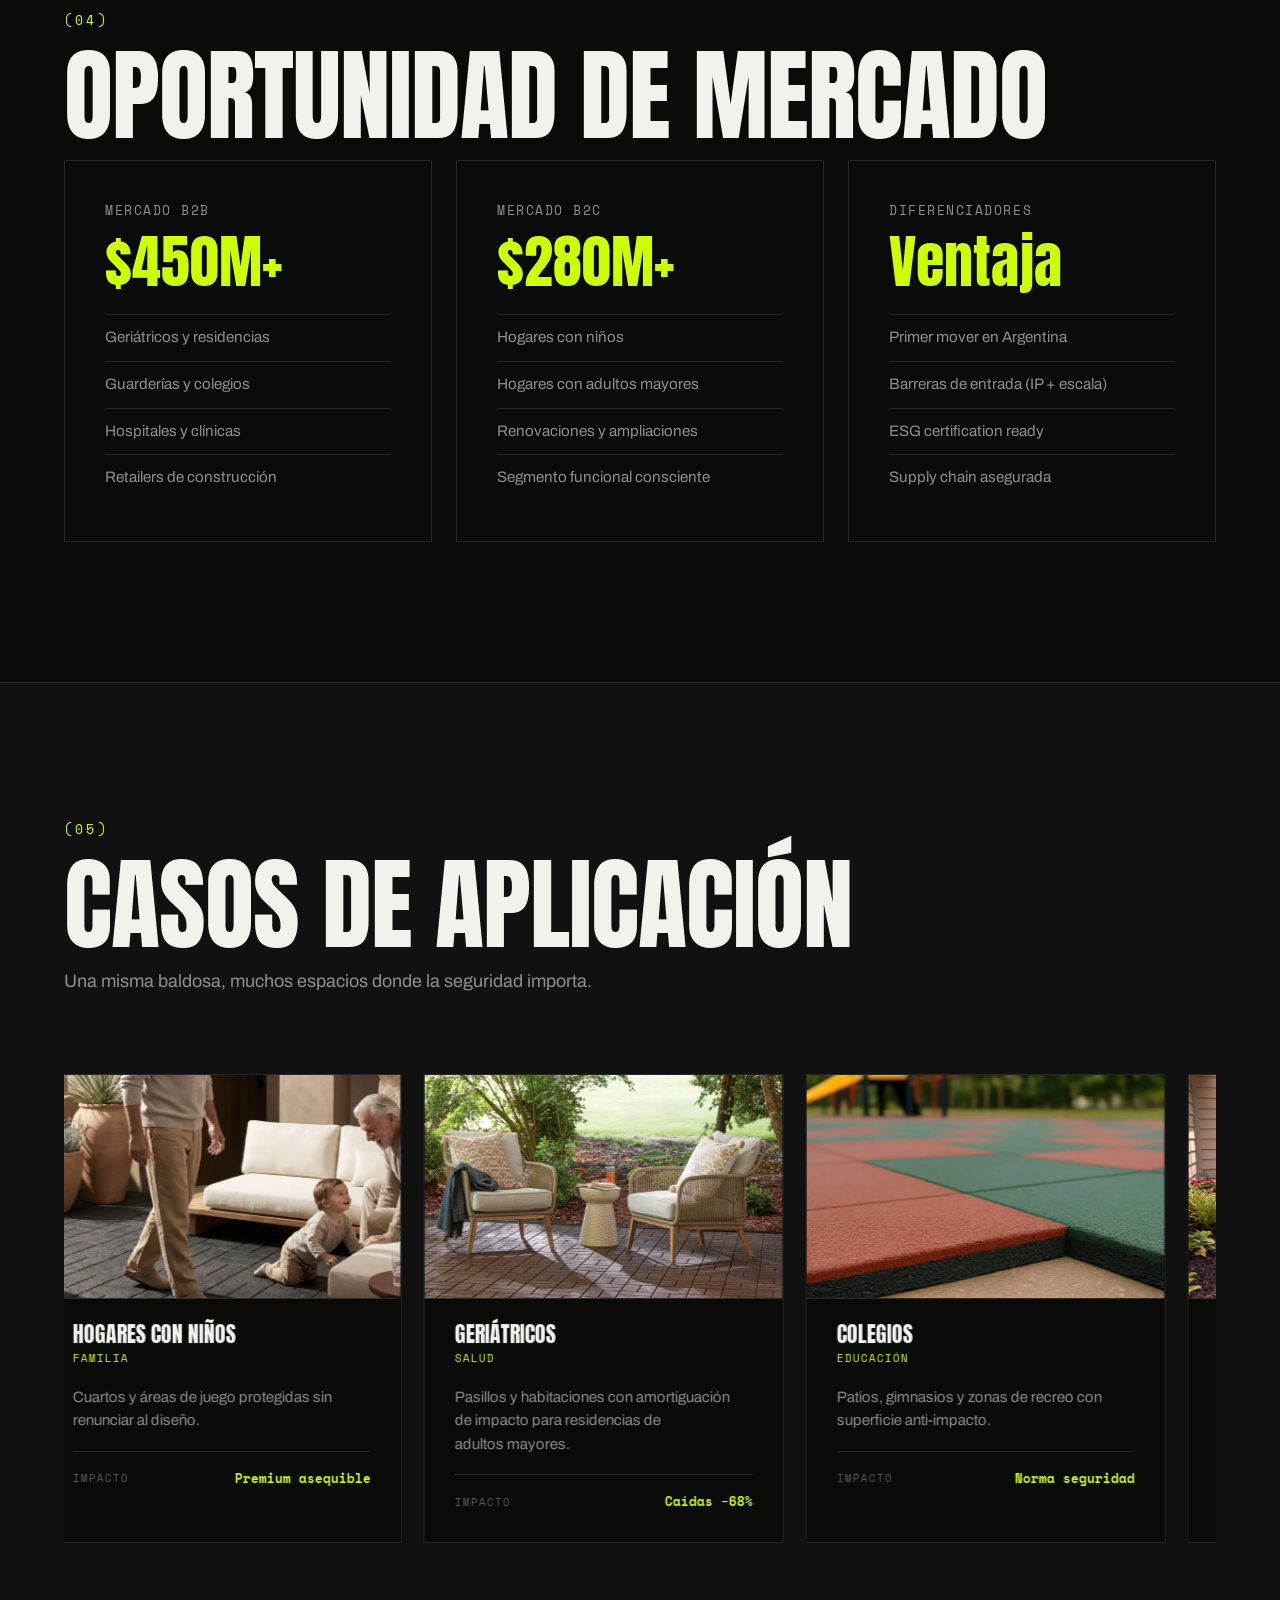
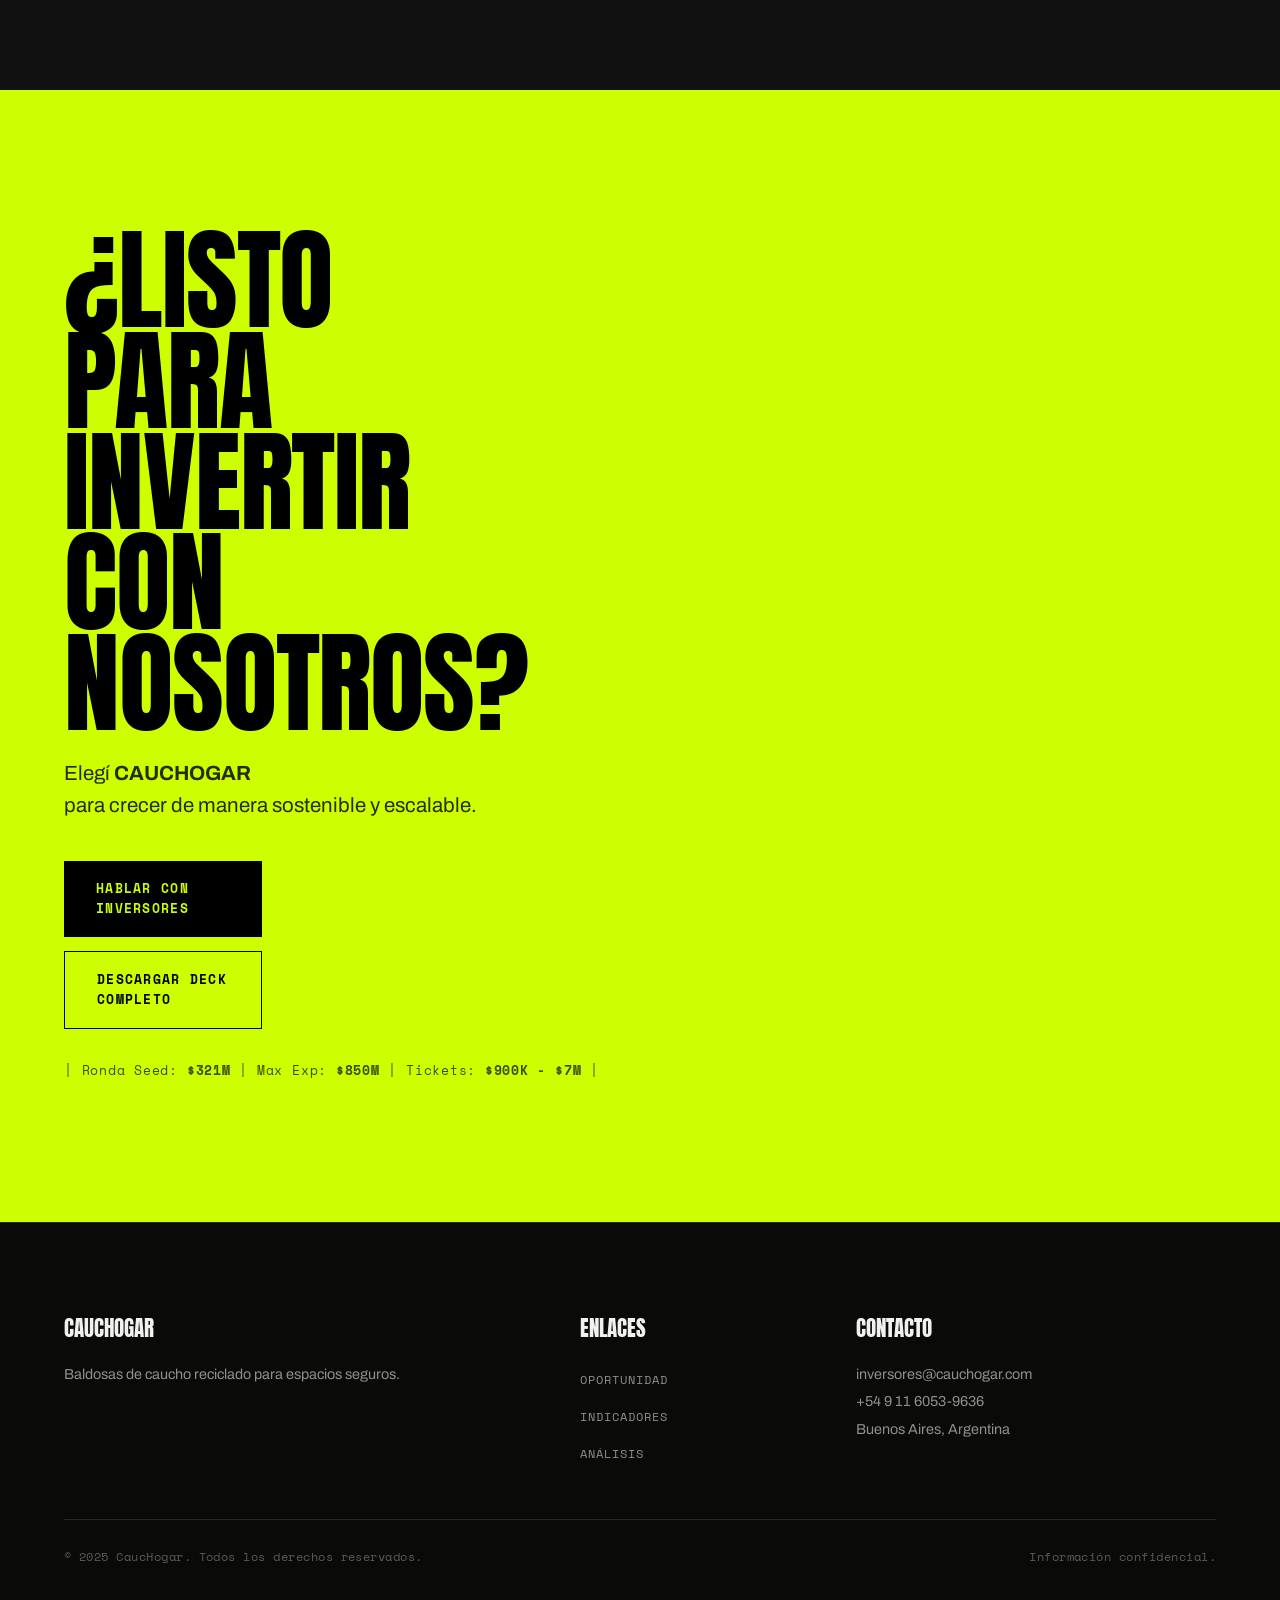
==== commit f626a9df: "feat(dashboard): info tooltips + escenarios primero, base inversor y escala fija Reordena y aliviana" ====
--- a/layout.html
+++ b/layout.html
@@ -54,7 +54,7 @@
         <div class="material-band-overlay">
             <div class="container">
                 <p class="material-kicker">Nuestras Baldosas</p>
-                <h2 class="material-title">Absorben impacto.<br>Acústicas y Antideslizantes.</h2>
+                <h2 class="material-title">Absorben impacto,<br> Antideslizantes y Acústicas .</h2>
                 <p class="material-desc">Cada una reutiliza +3 kg de caucho de neumáticos fuera de uso.<br>Mantienen el agarre en mojado y previenen lesiones domésticas por caídas.</p>
             </div>
         </div>
@@ -329,6 +329,31 @@
                 </div>
             </div>
 
+            <!-- Simulación de escenarios: las 39 trayectorias de la sheet DRIVERS(1) -->
+            <div class="montecarlo">
+                <div class="mc-head">
+                    <div class="mc-heading">
+                        <h4 class="mc-title">Simulación de Escenarios · VAN Acumulado</h4>
+                        <span class="info">
+                            <button type="button" class="info-dot" aria-label="Qué muestra este gráfico" aria-describedby="mcInfo">i</button>
+                            <span class="info-tip" id="mcInfo" role="tooltip">Todos los escenarios del modelo en un solo gráfico: el flujo de fondos descontado a valor presente (10,2% anual) y acumulado año a año, variando cada driver de −25% a +25%. El punto final de cada curva es el VAN del escenario; la línea blanca es la base. Elegí ver el proyecto completo o la porción que recibe el inversor.</span>
+                        </span>
+                    </div>
+                    <div class="mc-modes" id="mcModes" role="tablist" aria-label="Base de flujos del gráfico">
+                        <button type="button" class="mc-mode is-active" role="tab" aria-selected="true" data-mode="inversor">Inversor</button>
+                        <button type="button" class="mc-mode" role="tab" aria-selected="false" data-mode="proyecto">Proyecto</button>
+                    </div>
+                </div>
+                <div class="mc-wrap">
+                    <canvas id="mcChart" role="img" aria-label="Gráfico tipo simulación Monte Carlo: 39 trayectorias del VAN acumulado a 10 años, una por escenario de cada driver. El detalle año por año de VAN y TIR está en la tabla siguiente."></canvas>
+                    <div class="mc-tip" id="mcTip" hidden></div>
+                </div>
+                <div class="mc-legend" id="mcLegend" role="group" aria-label="Mostrar u ocultar drivers del gráfico"></div>
+                <!-- Tabla VAN/TIR año por año del escenario resaltado (la arma app.js) -->
+                <div class="mc-yearly" id="mcYearly"></div>
+                <p class="mc-note" id="mcNote">Flujo que efectivamente recibe el inversor: 100% de los años 1-3, 60% del año 4 y 34% de los años 5-10 (base: VAN $2.242M · TIR 42,2%). Pasá el mouse (o tocá) una línea para leerla año por año: VAN acumulado y TIR de cerrar en ese año, con el detalle completo en la tabla de abajo. La TIR aparece recién cuando el flujo recupera la inversión.</p>
+            </div>
+
             <div class="sensitivity-warning">
                 <h4>Análisis de Riesgo</h4>
                 <div class="warning-grid">
@@ -352,31 +377,17 @@
             </div>
 
             <div class="tornado">
-                <h4 class="tornado-title">Criticidad de Drivers · Amplitud de VAN</h4>
-                <p class="tornado-sub">Cuánto valor está en juego (rango de VAN) según cada driver, de escenario adverso a favorable (±25%). Ranking de criticidad.</p>
+                <div class="tornado-head">
+                    <h4 class="tornado-title">Criticidad de Drivers · Amplitud de VAN</h4>
+                    <span class="info">
+                        <button type="button" class="info-dot" aria-label="Qué muestra este gráfico" aria-describedby="tornadoInfo">i</button>
+                        <span class="info-tip" id="tornadoInfo" role="tooltip">Cuánto valor está en juego (rango de VAN) según cada driver, de escenario adverso a favorable (±25%). Ranking de criticidad.</span>
+                    </span>
+                </div>
                 <div class="tornado-chart" id="tornado"></div>
                 <p class="tornado-note">Precio y volumen son las palancas críticas: pueden destruir el VAN. La materia prima, pese a ser el insumo central, tiene impacto marginal.<br>La disciplina de pricing y la ejecución comercial son lo que más protege al inversor.</p>
             </div>
 
-            <!-- Simulación de escenarios: las 39 trayectorias de la sheet DRIVERS(1) -->
-            <div class="montecarlo">
-                <div class="mc-head">
-                    <h4 class="mc-title">Simulación de Escenarios · VAN Acumulado</h4>
-                    <div class="mc-modes" id="mcModes" role="tablist" aria-label="Base de flujos del gráfico">
-                        <button type="button" class="mc-mode is-active" role="tab" aria-selected="true" data-mode="proyecto">Proyecto</button>
-                        <button type="button" class="mc-mode" role="tab" aria-selected="false" data-mode="inversor">Inversor</button>
-                    </div>
-                </div>
-                <p class="mc-sub">Todos los escenarios del modelo en un solo gráfico: el flujo de fondos descontado a valor presente (10,2% anual) y acumulado año a año, variando cada driver de −25% a +25%. El punto final de cada curva es el VAN del escenario; la línea blanca es la base. Elegí ver el proyecto completo o la porción que recibe el inversor.</p>
-                <div class="mc-wrap">
-                    <canvas id="mcChart" role="img" aria-label="Gráfico tipo simulación Monte Carlo: 39 trayectorias del VAN acumulado a 10 años, una por escenario de cada driver. El detalle año por año de VAN y TIR está en la tabla siguiente."></canvas>
-                    <div class="mc-tip" id="mcTip" hidden></div>
-                </div>
-                <div class="mc-legend" id="mcLegend" role="group" aria-label="Mostrar u ocultar drivers del gráfico"></div>
-                <!-- Tabla VAN/TIR año por año del escenario resaltado (la arma app.js) -->
-                <div class="mc-yearly" id="mcYearly"></div>
-                <p class="mc-note" id="mcNote">Flujo de fondos del proyecto completo (base: VAN $6.940M · TIR 65,2%). Pasá el mouse (o tocá) una línea para leerla año por año: VAN acumulado y TIR de cerrar en ese año, con el detalle completo en la tabla de abajo. La TIR aparece recién cuando el flujo recupera la inversión. Los escenarios de materia prima corren sobre la base de flujo del inversor, por eso forman la banda inferior.</p>
-            </div>
         </div>
     </section>
 
--- a/styles.css
+++ b/styles.css
@@ -128,7 +128,6 @@
 .hero-subtitle,
 .section-subtitle,
 .material-desc,
-.tornado-sub,
 .tornado-note,
 .risk-description,
 .cta-content > p,
@@ -688,10 +687,41 @@
 }
 .driver-reset:hover { color: var(--lime); border-color: var(--lime); }
 
+/* ---- Info (i): el detalle del gráfico sin ocupar lugar fijo ----
+   El tip se posiciona contra el head del bloque (no contra el ícono) para
+   que arranque en el borde izquierdo del panel y nunca se salga en mobile.
+   El botón hace que en touch se abra con un tap vía :focus-within. */
+.info { display: inline-flex; }
+.info-dot {
+    display: inline-flex; align-items: center; justify-content: center;
+    width: 18px; height: 18px; padding: 0;
+    font-family: var(--f-mono); font-size: .68rem; line-height: 1;
+    color: var(--ink-dim); background: transparent;
+    border: 1px solid var(--line-2); border-radius: 50%; cursor: help;
+    transition: color .25s var(--ease), border-color .25s var(--ease);
+}
+.info-dot:hover { color: var(--lime); border-color: var(--lime); }
+.info-dot:focus-visible { outline: 1px solid var(--lime); outline-offset: 2px; }
+.info-tip {
+    position: absolute; z-index: 6; top: calc(100% + 10px); left: 0;
+    width: max-content; max-width: min(52ch, 68vw);
+    font-family: var(--f-sans); font-size: .92rem; line-height: 1.55; text-wrap: pretty;
+    color: var(--ink-dim); background: rgba(10, 10, 9, .97);
+    border: 1px solid var(--line-2); padding: 14px 16px;
+    opacity: 0; visibility: hidden; transform: translateY(-4px); pointer-events: none;
+    transition: opacity .2s var(--ease), transform .2s var(--ease), visibility .2s var(--ease);
+}
+.info:hover .info-tip,
+.info:focus-within .info-tip { opacity: 1; visibility: visible; transform: translateY(0); }
+@media (prefers-reduced-motion: reduce) {
+    .info-tip { transition: none; }
+}
+
 /* ---- Tornado (criticidad de drivers) ---- */
 .tornado { margin-top: clamp(36px, 5vw, 56px); border: 1px solid var(--line); padding: clamp(24px, 3vw, 40px); }
 .tornado-title { font-family: var(--f-mono); text-transform: uppercase; letter-spacing: .14em; font-size: .82rem; color: var(--lime); margin-bottom: 10px; font-weight: 400; }
-.tornado-sub { color: var(--ink-dim); font-size: .92rem; margin-bottom: 28px; }
+.tornado-head { position: relative; display: flex; align-items: center; gap: 10px; margin-bottom: 24px; }
+.tornado-head .tornado-title { margin-bottom: 0; }
 .tornado-chart { display: flex; flex-direction: column; gap: 10px; }
 .tornado-row { display: grid; grid-template-columns: 28px minmax(96px, 1.2fr) 3fr auto; align-items: center; gap: 12px; }
 .tornado-rank { font-family: var(--f-mono); font-size: .8rem; color: var(--lime); }
@@ -713,8 +743,9 @@
 /* ---- Simulación de escenarios (gráfico tipo Monte Carlo) ---- */
 .montecarlo { margin-top: clamp(36px, 5vw, 56px); border: 1px solid var(--line); padding: clamp(24px, 3vw, 40px); }
 .mc-title { font-family: var(--f-mono); text-transform: uppercase; letter-spacing: .14em; font-size: .82rem; color: var(--lime); margin-bottom: 10px; font-weight: 400; }
-.mc-head { display: flex; align-items: flex-start; justify-content: space-between; gap: 12px 16px; flex-wrap: wrap; margin-bottom: 10px; }
+.mc-head { position: relative; display: flex; align-items: flex-start; justify-content: space-between; gap: 12px 16px; flex-wrap: wrap; margin-bottom: 24px; }
 .mc-head .mc-title { margin-bottom: 0; }
+.mc-heading { display: flex; align-items: center; gap: 10px; }
 .mc-modes { display: inline-flex; }
 .mc-mode {
     font-family: var(--f-mono); font-size: .72rem; text-transform: uppercase; letter-spacing: .1em;
@@ -726,7 +757,6 @@
 .mc-mode:hover { color: var(--ink); border-color: var(--line-2); }
 .mc-mode:focus-visible { outline: 1px solid var(--lime); outline-offset: 2px; }
 .mc-mode.is-active { background: var(--lime); color: #000; border-color: var(--lime); position: relative; }
-.mc-sub { color: var(--ink-dim); font-size: .92rem; margin-bottom: 28px; text-wrap: pretty; }
 .mc-wrap { position: relative; }
 .mc-wrap canvas { display: block; width: 100%; height: clamp(300px, 42vw, 460px); touch-action: pan-y; }
 .mc-tip {
